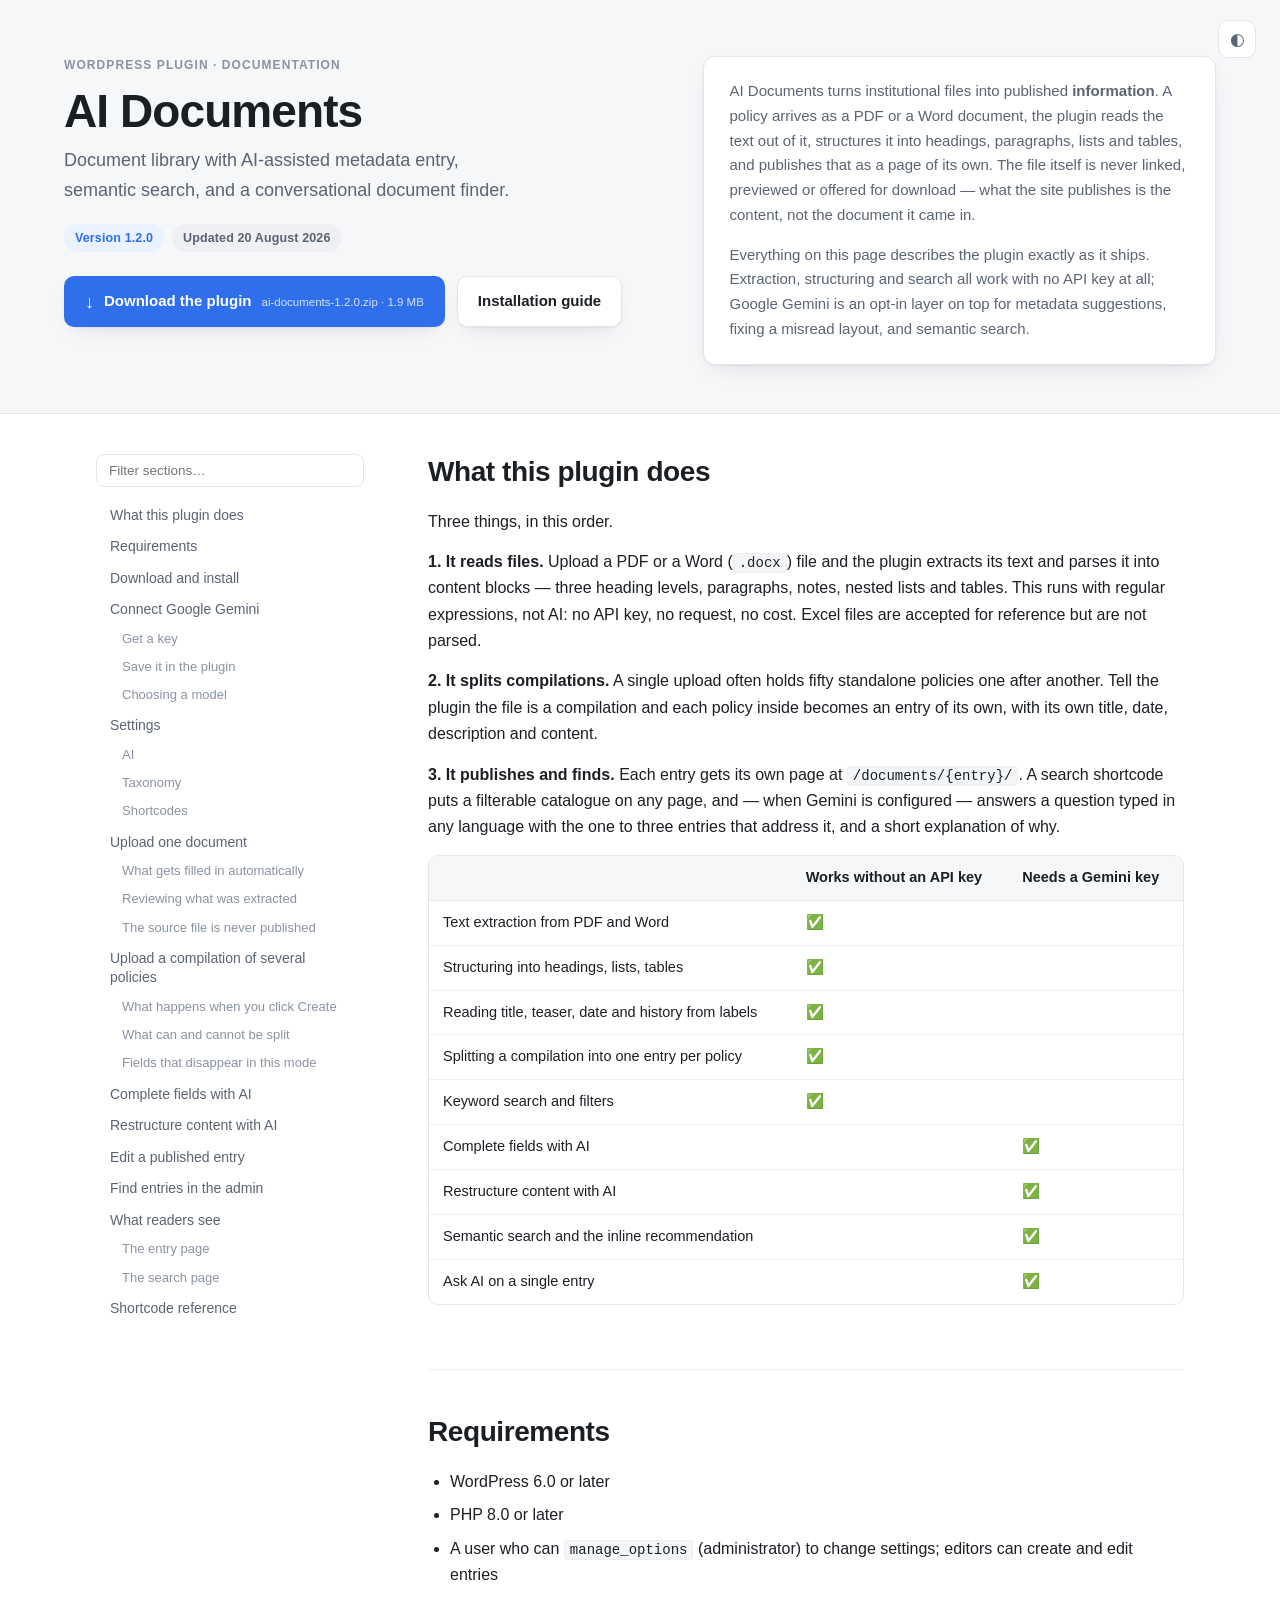
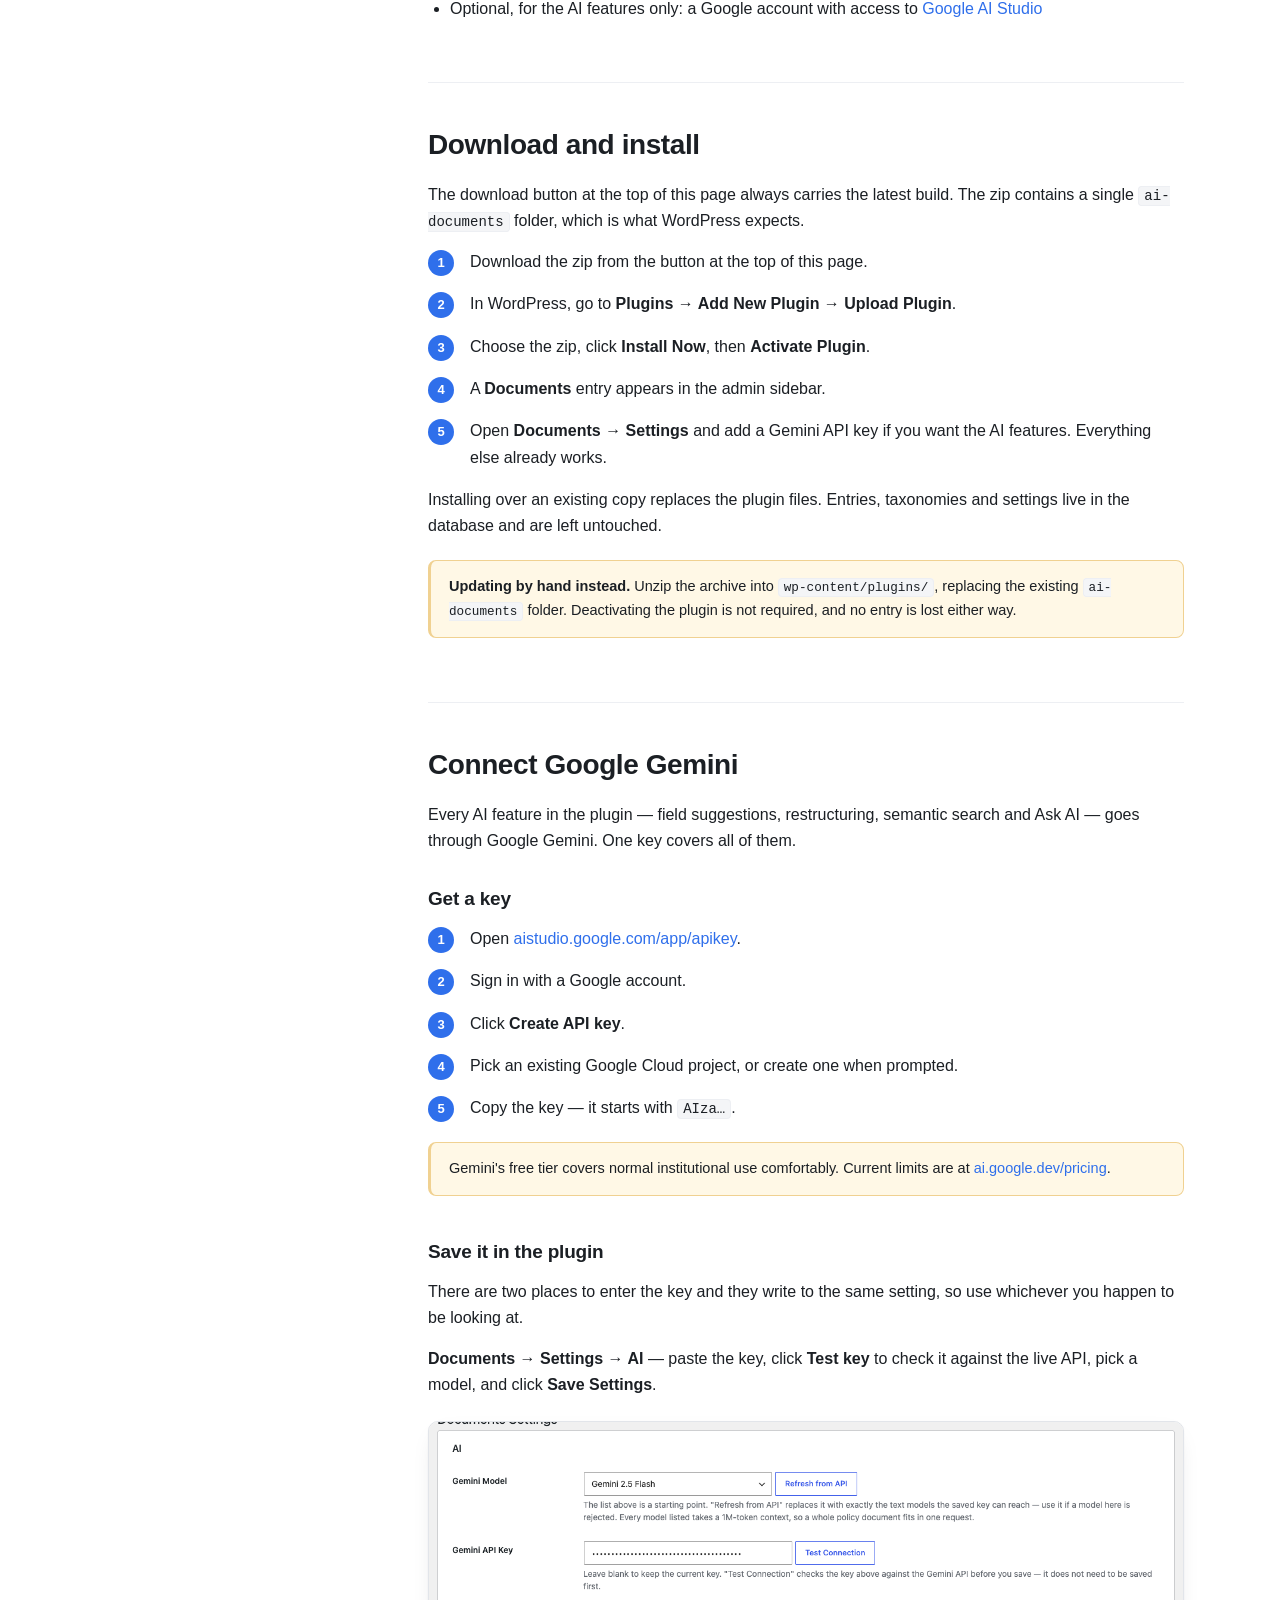
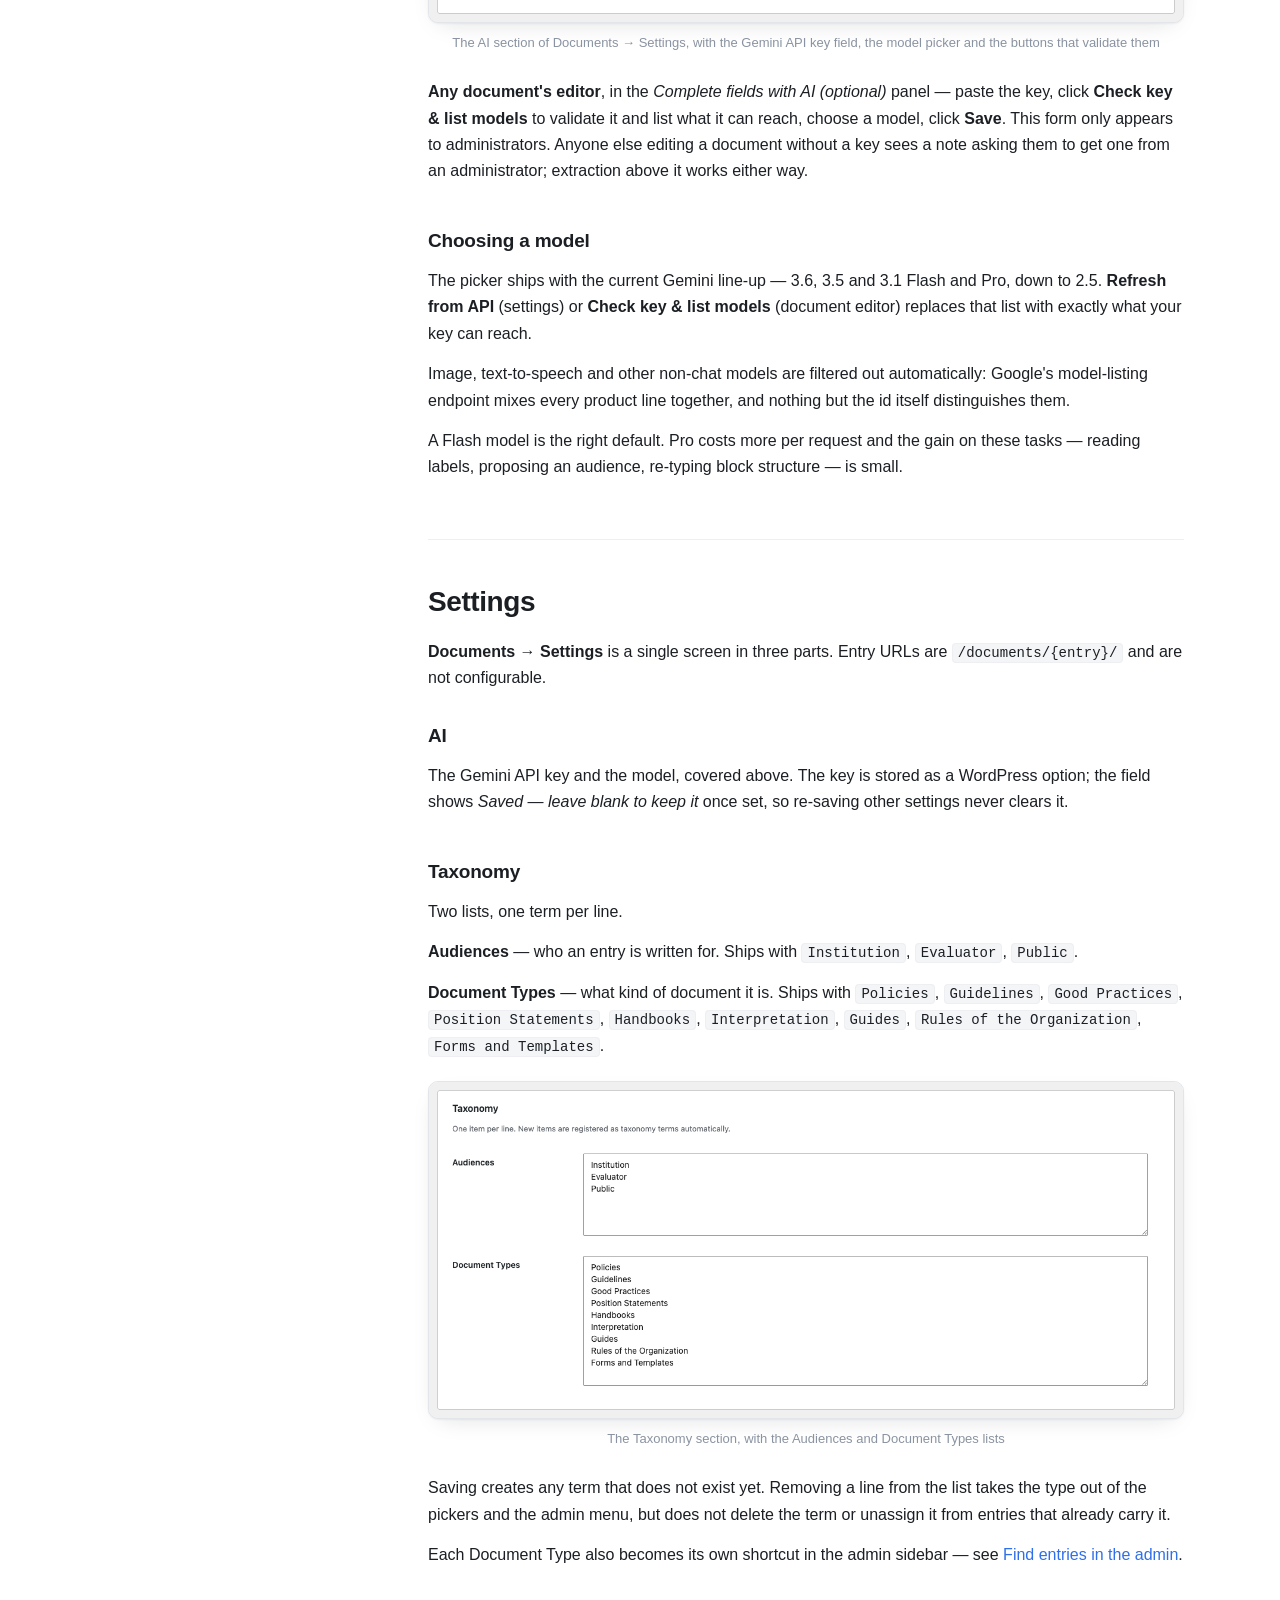
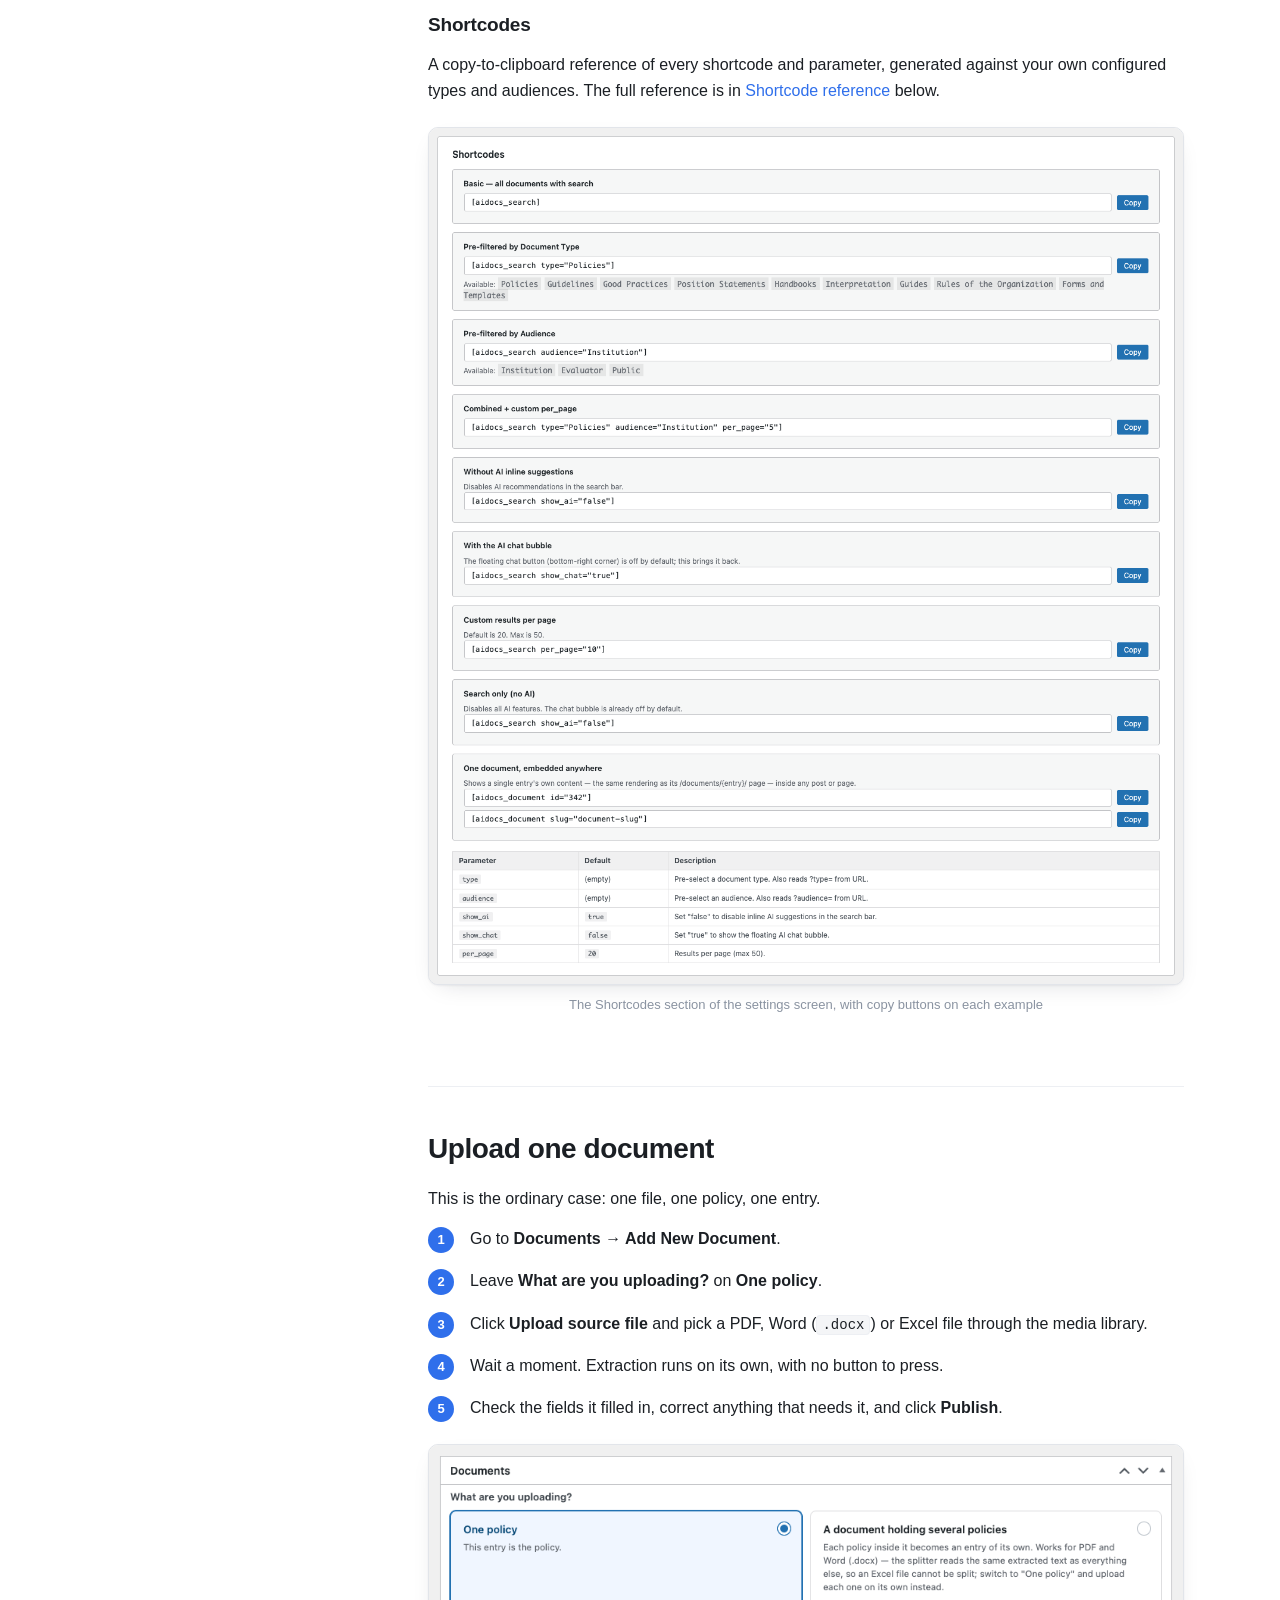
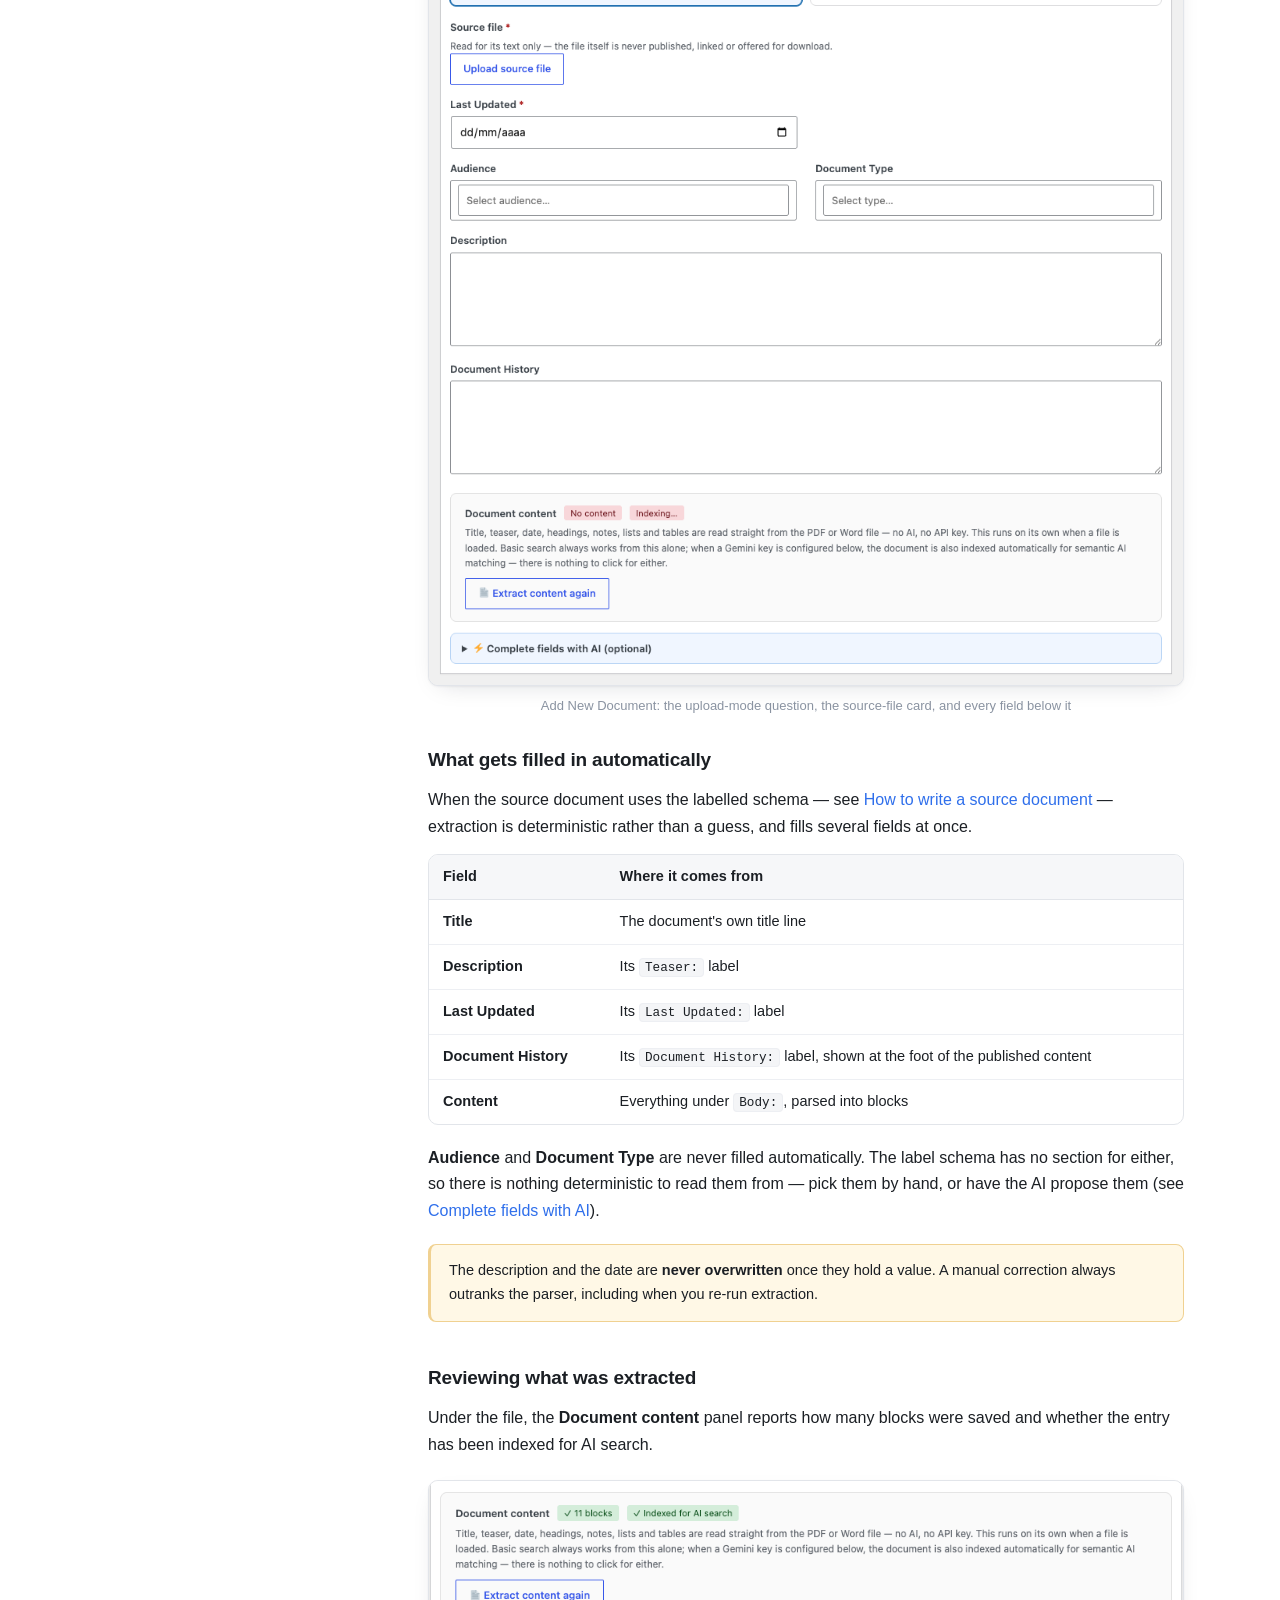
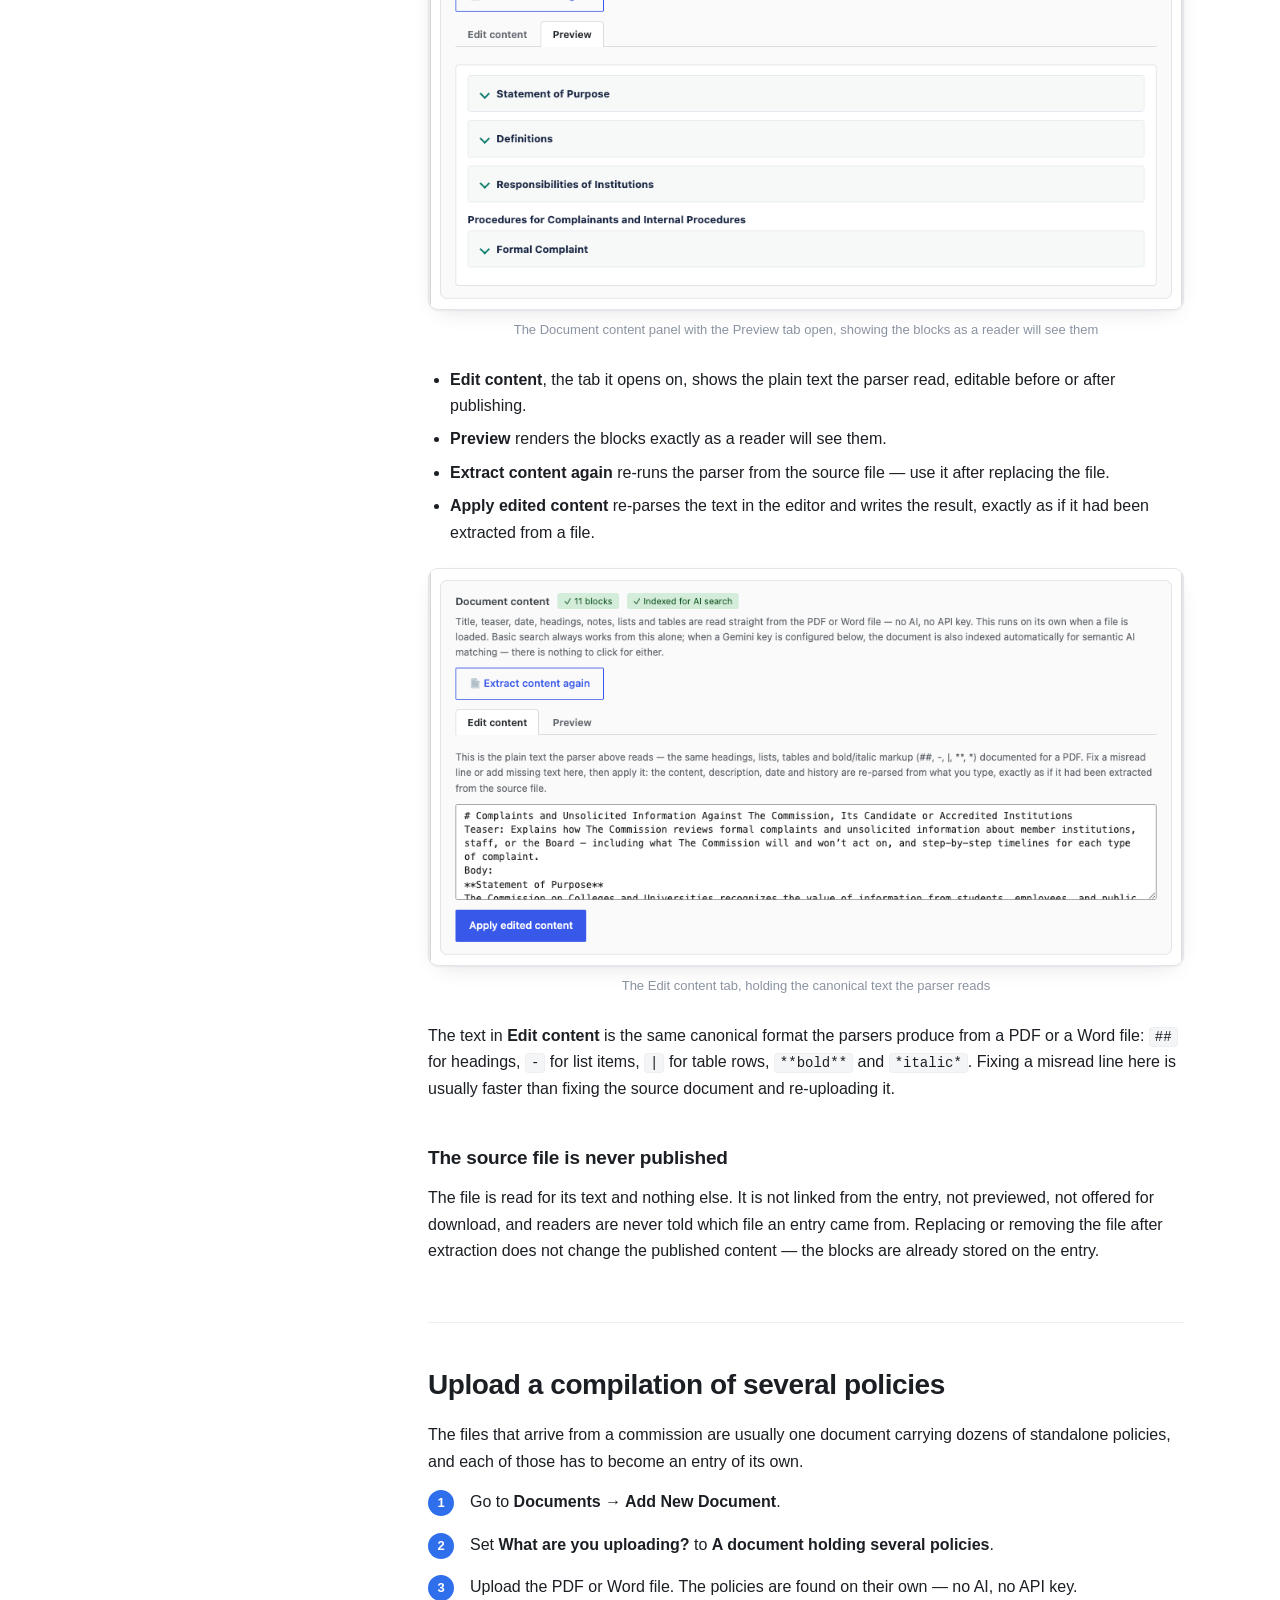
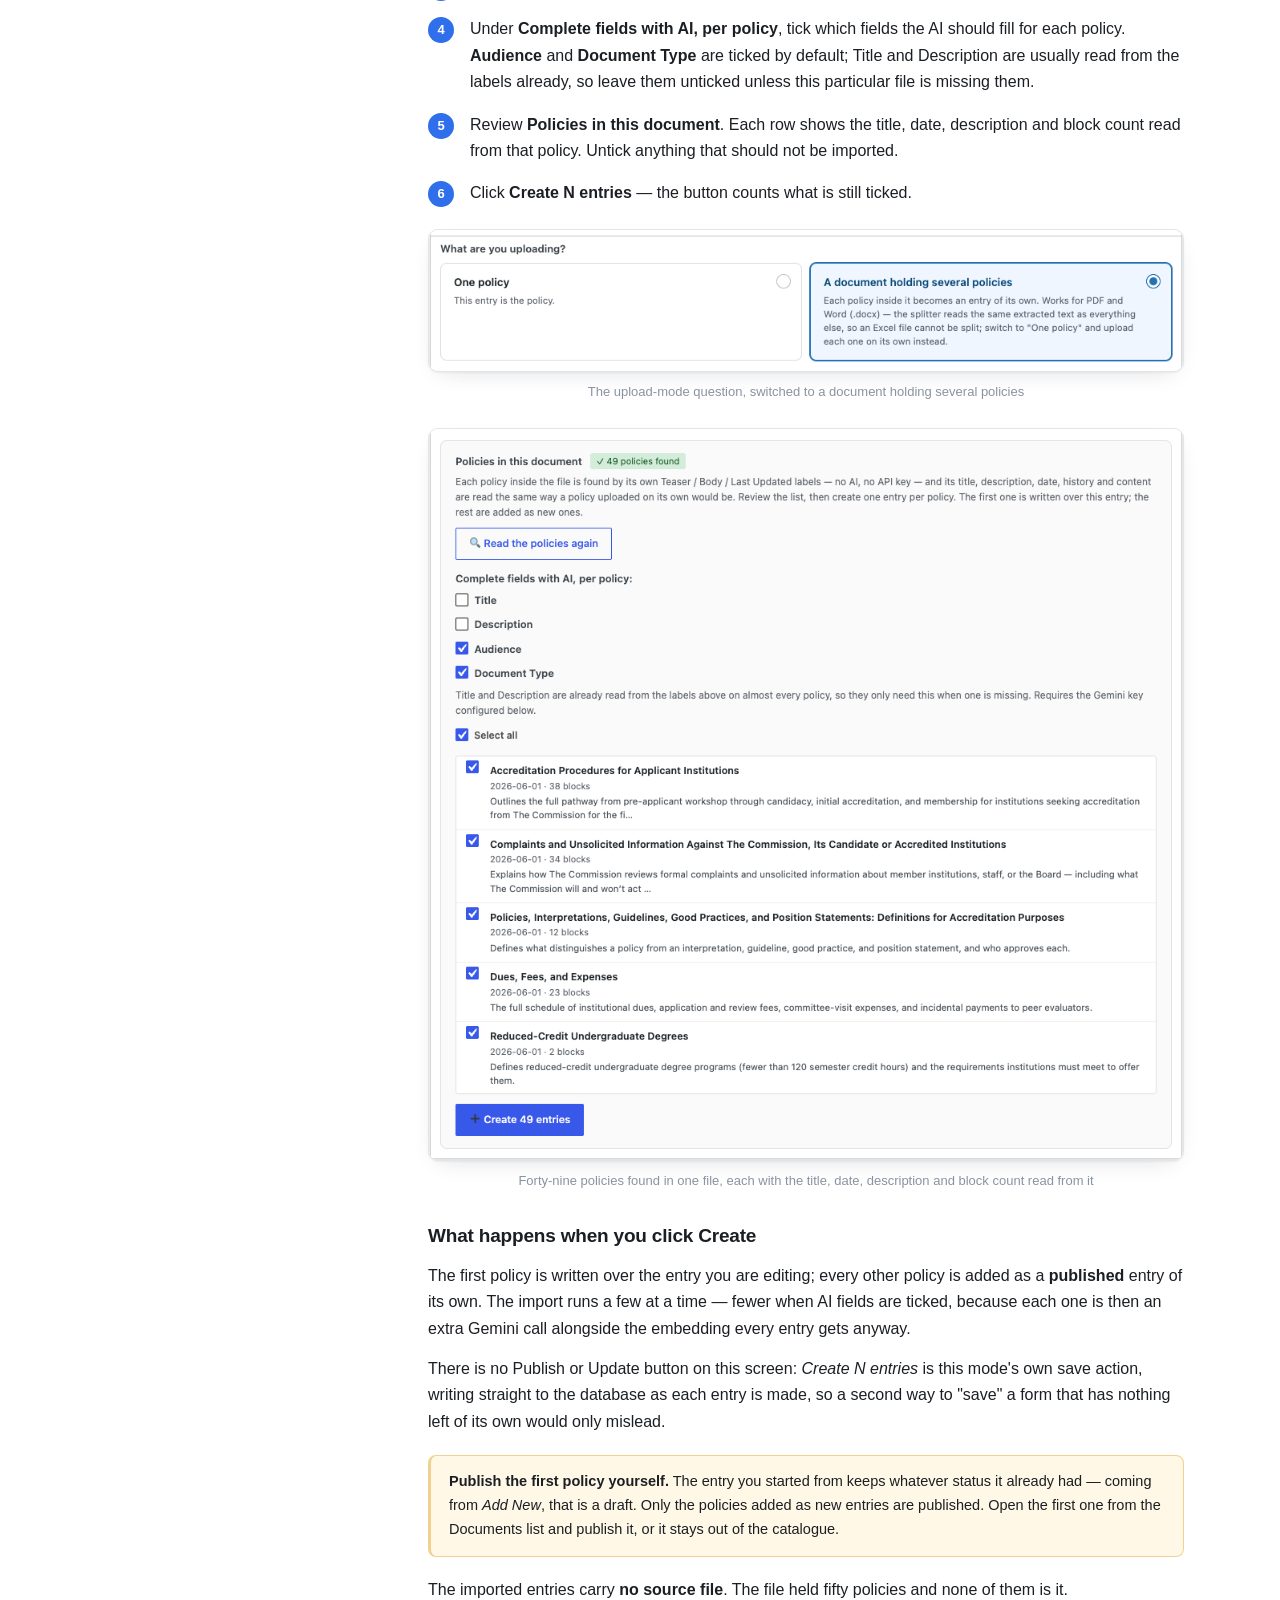
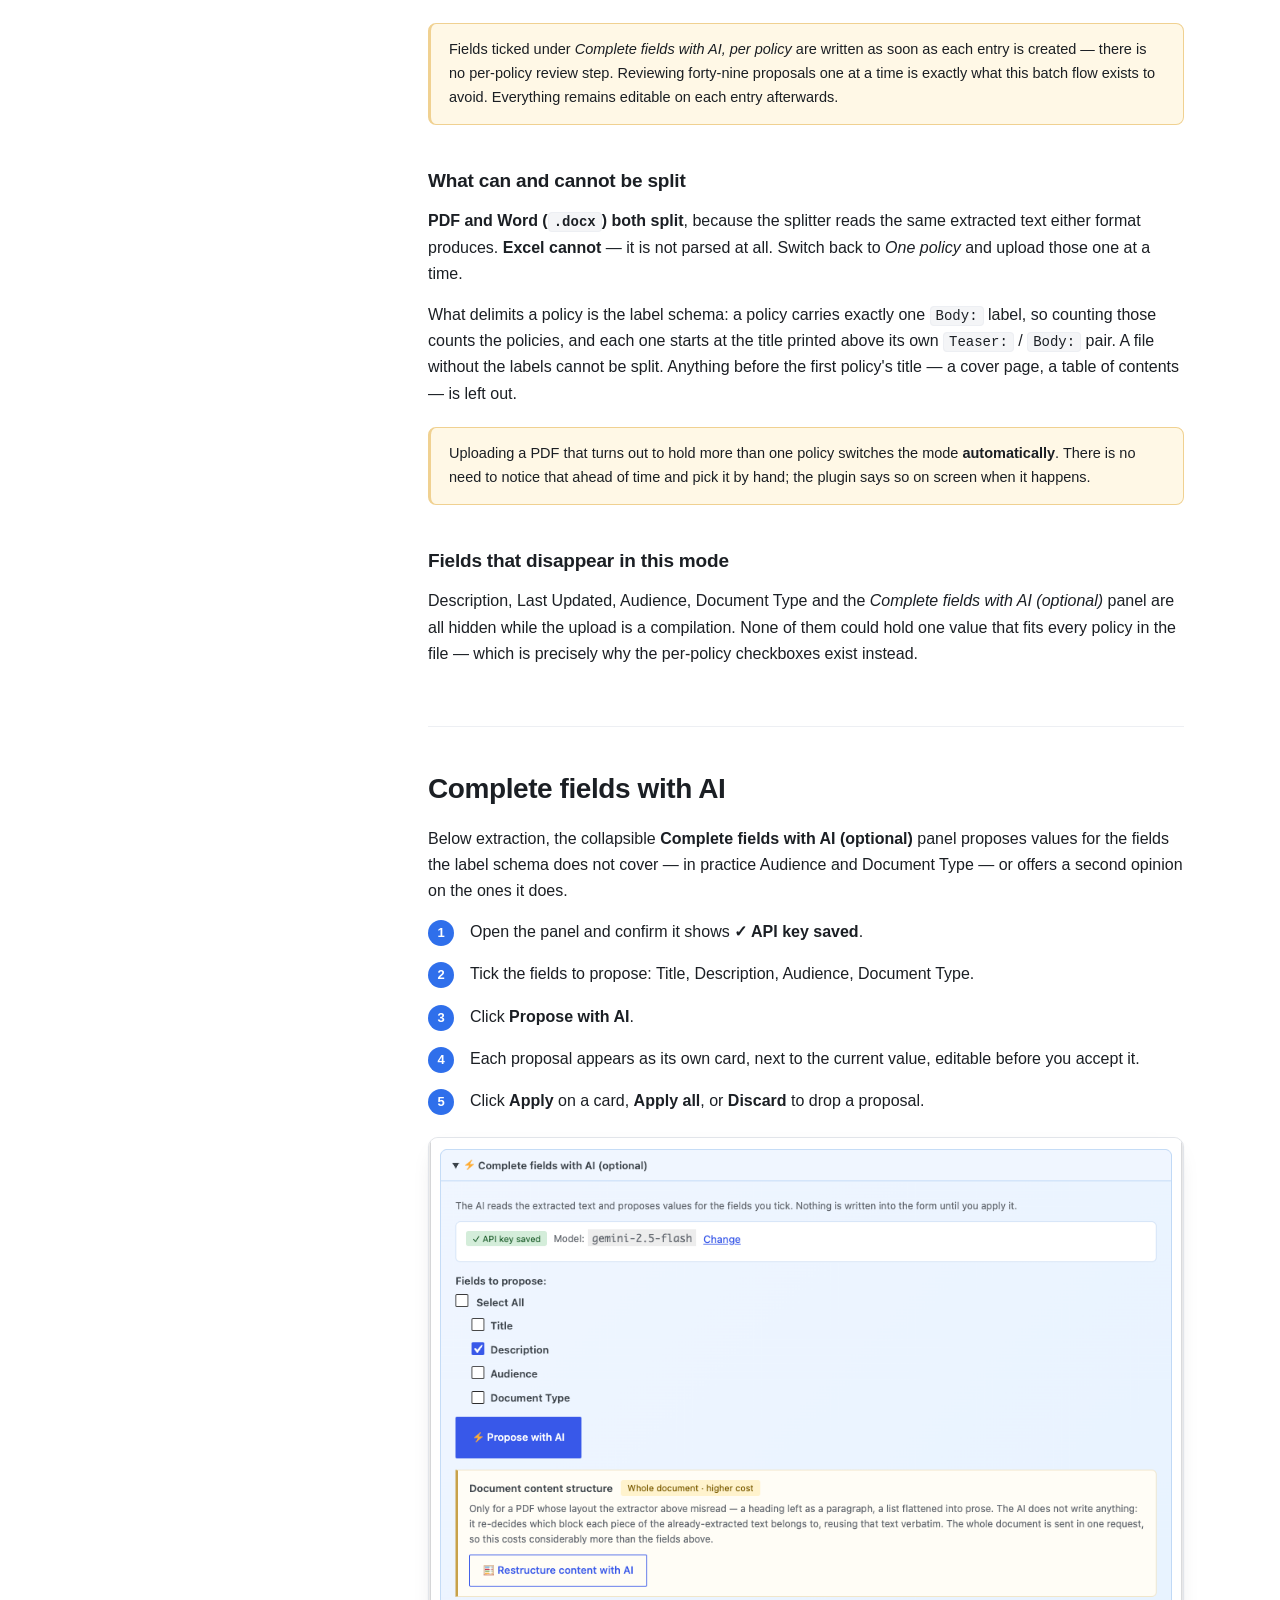
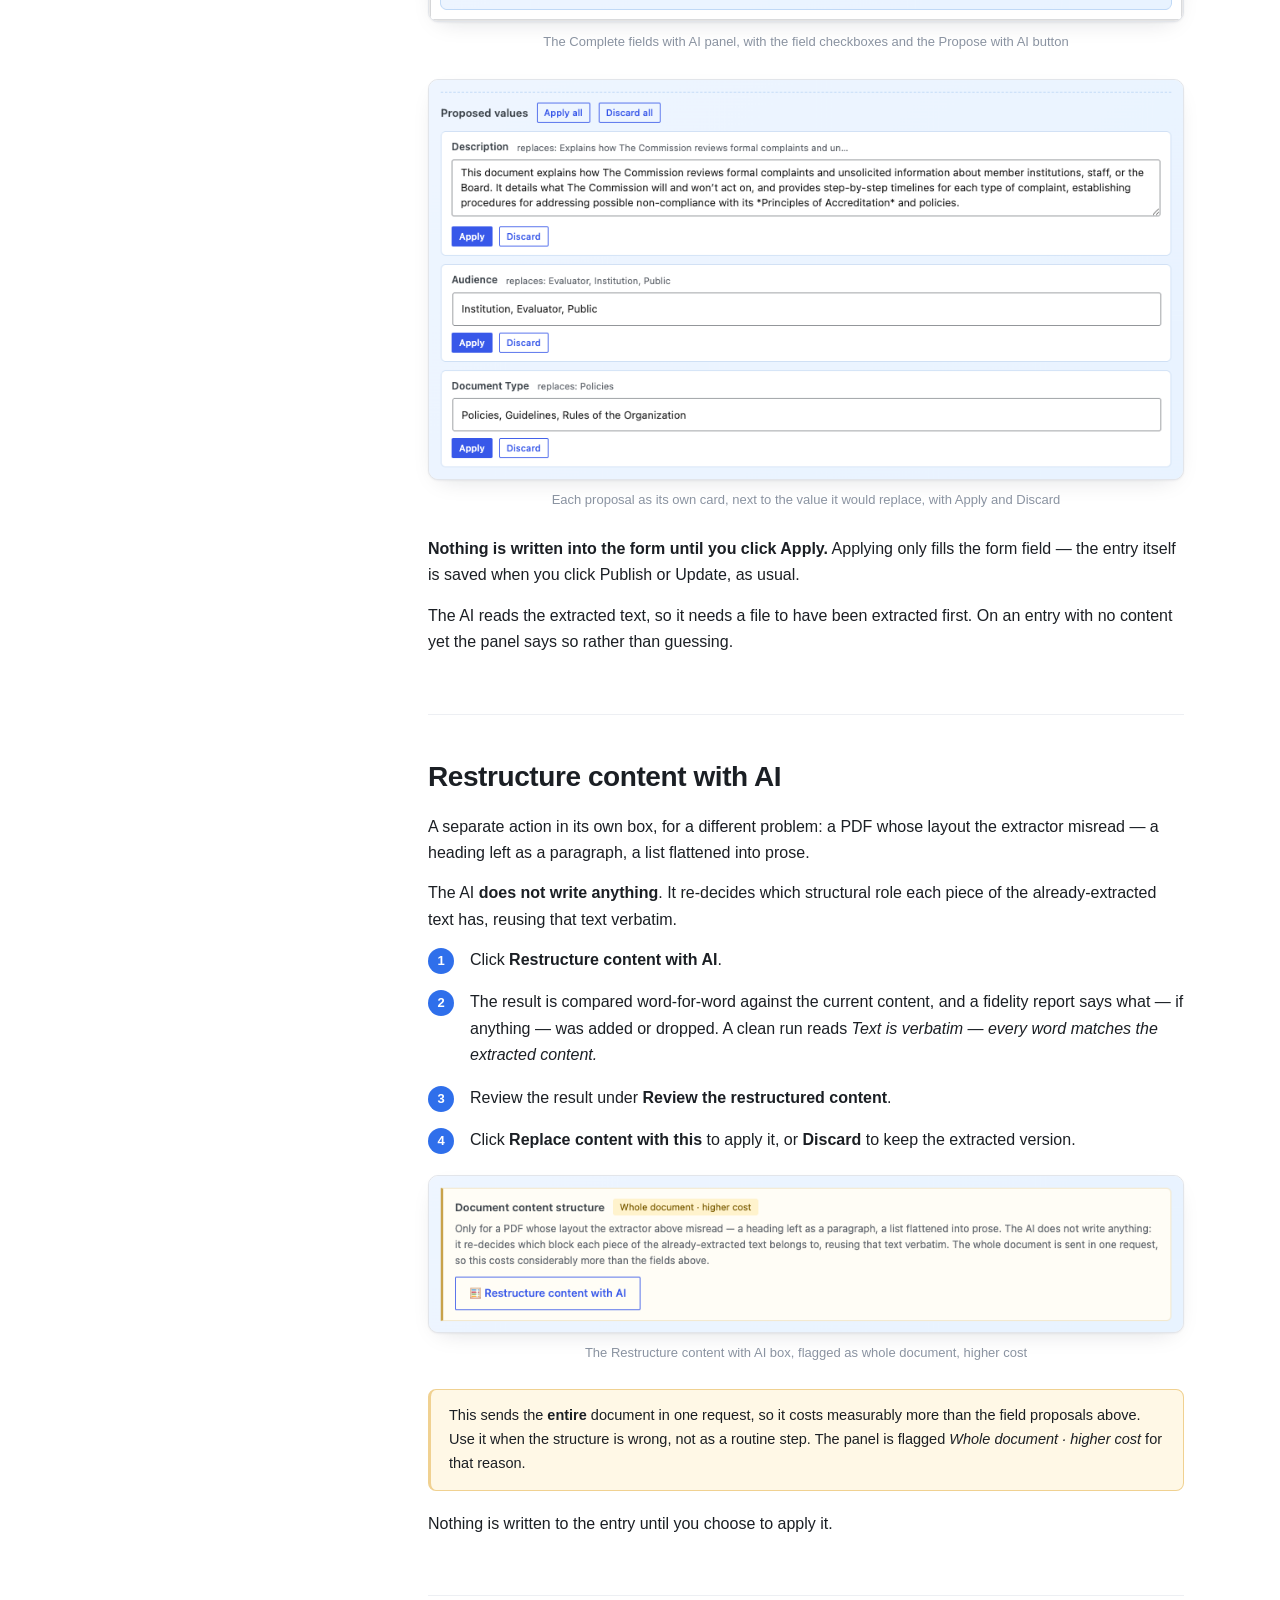
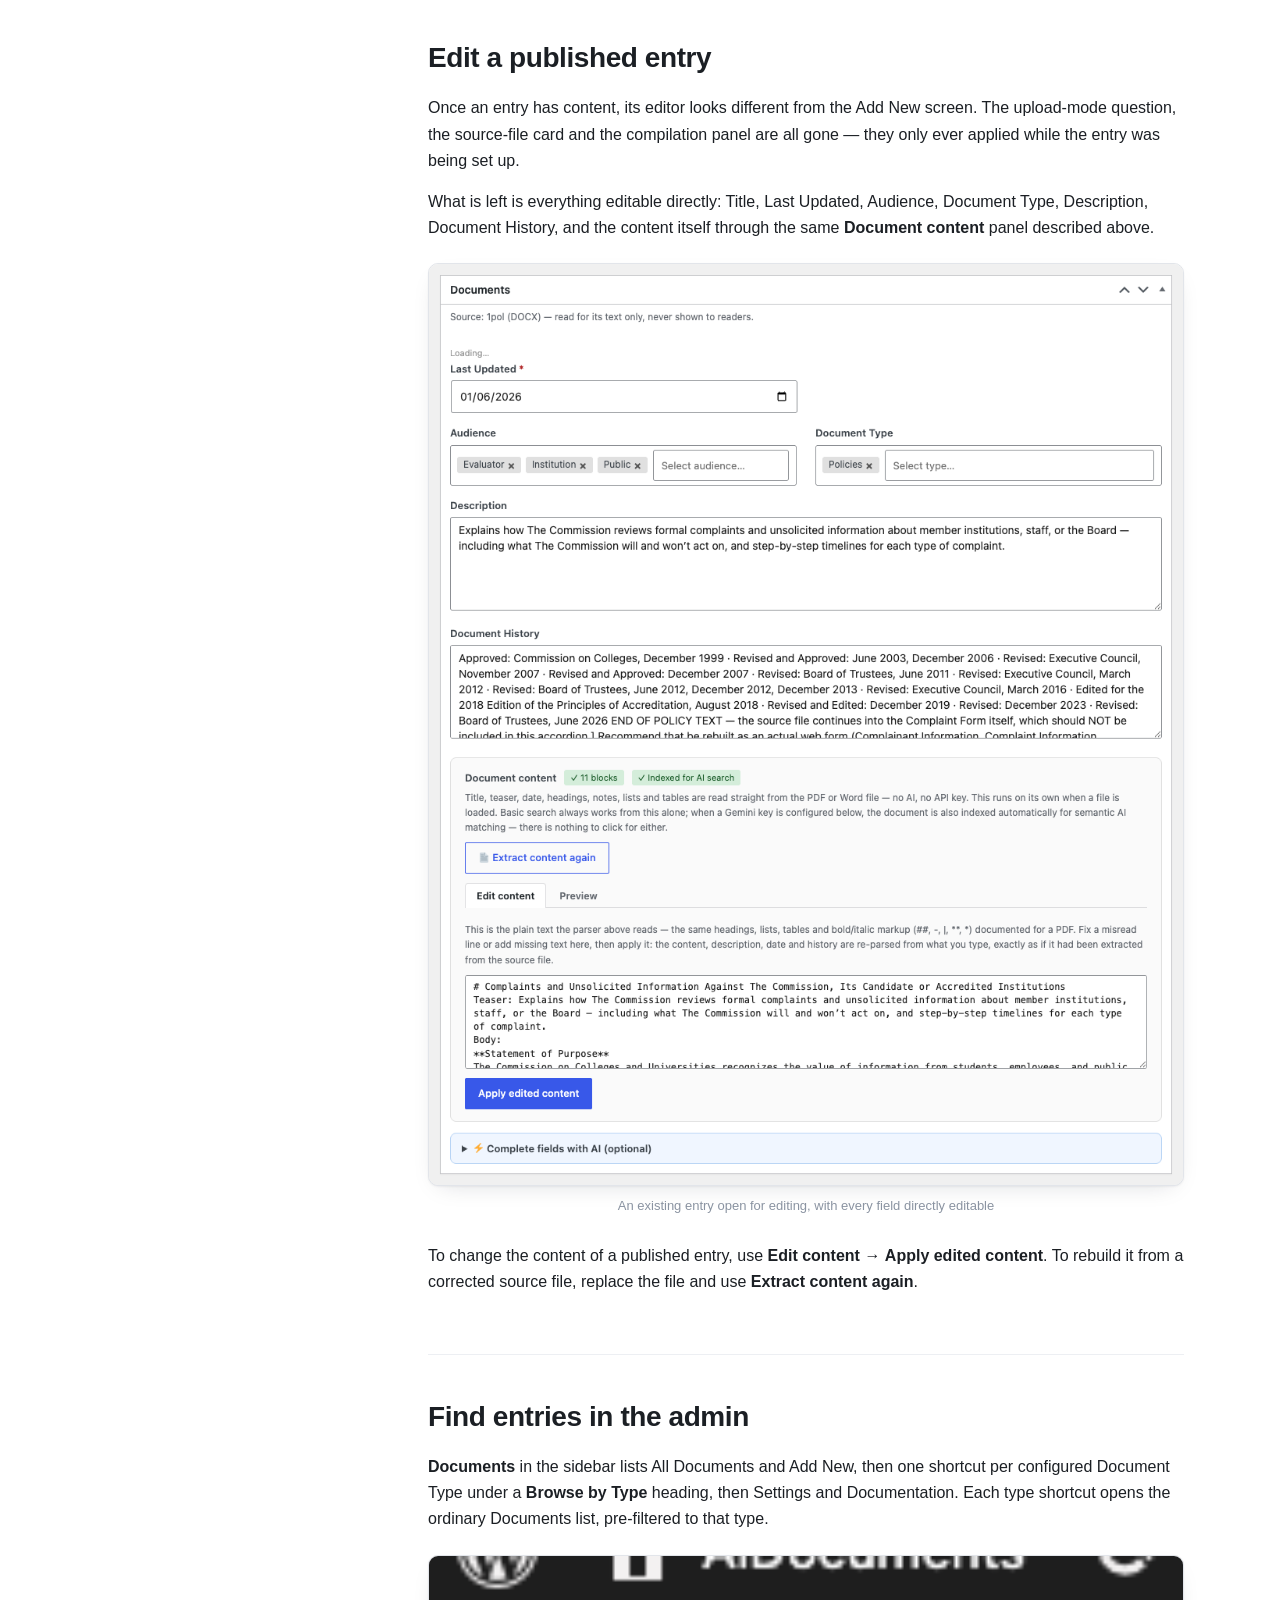
==== docs/index.html @ 57576601 "Add an in-admin Documentation page generated from docs/DOCUMENTATION.md tools/build-docs.php|sh rend" ====
<!DOCTYPE html>
<html lang="en">
<head>
<meta charset="utf-8">
<meta name="viewport" content="width=device-width, initial-scale=1">
<title>AI Documents — user manual — AI Documents 1.2.0</title>
<meta name="description" content="Document library with AI-assisted metadata entry, semantic search, and a conversational document finder.">
<meta name="generator" content="tools/build-docs.php">
<link rel="icon" href="data:image/svg+xml,<svg xmlns='http://www.w3.org/2000/svg' viewBox='0 0 32 32'><rect width='32' height='32' rx='7' fill='%232f6feb'/><path d='M9 8h9l5 5v11a2 2 0 0 1-2 2H9a2 2 0 0 1-2-2V10a2 2 0 0 1 2-2z' fill='white'/><path d='M18 8v5h5' fill='%23c7dbff'/></svg>">
<link rel="stylesheet" href="assets/docs.css">
</head>
<body>

<a class="aidoc-skip" href="#content">Skip to content</a>

<header class="aidoc-hero">
  <div class="aidoc-hero-inner">
    <div class="aidoc-hero-text">
      <p class="aidoc-eyebrow">WordPress plugin · Documentation</p>
      <h1>AI Documents</h1>
      <p class="aidoc-lede">Document library with AI-assisted metadata entry, semantic search, and a conversational document finder.</p>
      <p class="aidoc-meta">
        <span class="aidoc-chip">Version 1.2.0</span>
        <span class="aidoc-chip aidoc-chip-quiet">Updated 20 August 2026</span>
      </p>
      <div class="aidoc-hero-actions">
        <a class="aidoc-btn aidoc-btn-primary" href="downloads/ai-documents-1.2.0.zip" download><span class="aidoc-btn-icon">↓</span> Download the plugin<small>ai-documents-1.2.0.zip · 1.9 MB</small></a>
        <a class="aidoc-btn" href="#installation">Installation guide</a>
      </div>
    </div>
    <div class="aidoc-hero-intro"><p>AI Documents turns institutional files into published <strong>information</strong>. A policy arrives as a PDF or a Word document, the plugin reads the text out of it, structures it into headings, paragraphs, lists and tables, and publishes that as a page of its own. The file itself is never linked, previewed or offered for download — what the site publishes is the content, not the document it came in.</p>
<p>Everything on this page describes the plugin exactly as it ships. Extraction, structuring and search all work with no API key at all; Google Gemini is an opt-in layer on top for metadata suggestions, fixing a misread layout, and semantic search.</p>
</div>
  </div>
  <button class="aidoc-theme" type="button" aria-label="Toggle dark mode" title="Toggle dark mode">◐</button>
</header>

<div class="aidoc-layout">
  <aside class="aidoc-sidebar">
    <nav aria-label="Contents">
      <input class="aidoc-filter" type="search" placeholder="Filter sections…" aria-label="Filter sections">
      <ul class="aidoc-nav"><li><a href="#what-this-plugin-does">What this plugin does</a></li>
<li><a href="#requirements">Requirements</a></li>
<li><a href="#download-and-install">Download and install</a></li>
<li><a href="#connect-google-gemini">Connect Google Gemini</a><ul><li><a href="#get-a-key">Get a key</a></li><li><a href="#save-it-in-the-plugin">Save it in the plugin</a></li><li><a href="#choosing-a-model">Choosing a model</a></li></ul></li>
<li><a href="#settings">Settings</a><ul><li><a href="#ai">AI</a></li><li><a href="#taxonomy">Taxonomy</a></li><li><a href="#shortcodes">Shortcodes</a></li></ul></li>
<li><a href="#upload-one-document">Upload one document</a><ul><li><a href="#what-gets-filled-in-automatically">What gets filled in automatically</a></li><li><a href="#reviewing-what-was-extracted">Reviewing what was extracted</a></li><li><a href="#the-source-file-is-never-published">The source file is never published</a></li></ul></li>
<li><a href="#upload-a-compilation-of-several-policies">Upload a compilation of several policies</a><ul><li><a href="#what-happens-when-you-click-create">What happens when you click Create</a></li><li><a href="#what-can-and-cannot-be-split">What can and cannot be split</a></li><li><a href="#fields-that-disappear-in-this-mode">Fields that disappear in this mode</a></li></ul></li>
<li><a href="#complete-fields-with-ai">Complete fields with AI</a></li>
<li><a href="#restructure-content-with-ai">Restructure content with AI</a></li>
<li><a href="#edit-a-published-entry">Edit a published entry</a></li>
<li><a href="#find-entries-in-the-admin">Find entries in the admin</a></li>
<li><a href="#what-readers-see">What readers see</a><ul><li><a href="#the-entry-page">The entry page</a></li><li><a href="#the-search-page">The search page</a></li></ul></li>
<li><a href="#shortcode-reference">Shortcode reference</a><ul><li><a href="#aidocs-search-the-catalogue"><code>[aidocs_search]</code> — the catalogue</a></li><li><a href="#aidocs-document-one-entry-embedded"><code>[aidocs_document]</code> — one entry, embedded</a></li><li><a href="#using-them-in-the-block-editor">Using them in the block editor</a></li></ul></li>
<li><a href="#how-to-write-a-source-document">How to write a source document</a><ul><li><a href="#for-a-compilation">For a compilation</a></li><li><a href="#how-reliable-this-is">How reliable this is</a></li><li><a href="#without-the-labels">Without the labels</a></li></ul></li>
<li><a href="#troubleshooting">Troubleshooting</a></li>
<li><a href="#keeping-this-documentation-up-to-date">Keeping this documentation up to date</a></li>
</ul>
    </nav>
  </aside>

  <main class="aidoc-main" id="content"><section class="aidoc-section" id="what-this-plugin-does">
<h2>What this plugin does</h2>
<p>Three things, in this order.</p>
<p><strong>1. It reads files.</strong> Upload a PDF or a Word (<code>.docx</code>) file and the plugin extracts its text and parses it into content blocks — three heading levels, paragraphs, notes, nested lists and tables. This runs with regular expressions, not AI: no API key, no request, no cost. Excel files are accepted for reference but are not parsed.</p>
<p><strong>2. It splits compilations.</strong> A single upload often holds fifty standalone policies one after another. Tell the plugin the file is a compilation and each policy inside becomes an entry of its own, with its own title, date, description and content.</p>
<p><strong>3. It publishes and finds.</strong> Each entry gets its own page at <code>/documents/{entry}/</code>. A search shortcode puts a filterable catalogue on any page, and — when Gemini is configured — answers a question typed in any language with the one to three entries that address it, and a short explanation of why.</p>
<div class="aidoc-table-wrap"><table>
<thead><tr><th></th><th>Works without an API key</th><th>Needs a Gemini key</th></tr></thead>
<tbody>
<tr><td>Text extraction from PDF and Word</td><td>✅</td><td></td></tr>
<tr><td>Structuring into headings, lists, tables</td><td>✅</td><td></td></tr>
<tr><td>Reading title, teaser, date and history from labels</td><td>✅</td><td></td></tr>
<tr><td>Splitting a compilation into one entry per policy</td><td>✅</td><td></td></tr>
<tr><td>Keyword search and filters</td><td>✅</td><td></td></tr>
<tr><td>Complete fields with AI</td><td></td><td>✅</td></tr>
<tr><td>Restructure content with AI</td><td></td><td>✅</td></tr>
<tr><td>Semantic search and the inline recommendation</td><td></td><td>✅</td></tr>
<tr><td>Ask AI on a single entry</td><td></td><td>✅</td></tr>
</tbody></table></div>
</section>
<section class="aidoc-section" id="requirements">
<h2>Requirements</h2>
<ul>
<li>WordPress 6.0 or later</li>
<li>PHP 8.0 or later</li>
<li>A user who can <code>manage_options</code> (administrator) to change settings; editors can create and edit entries</li>
<li>Optional, for the AI features only: a Google account with access to <a href="https://aistudio.google.com/" target="_blank" rel="noopener">Google AI Studio</a></li>
</ul>
</section>
<section class="aidoc-section" id="download-and-install">
<h2>Download and install</h2>
<p>The download button at the top of this page always carries the latest build. The zip contains a single <code>ai-documents</code> folder, which is what WordPress expects.</p>
<ol class="aidoc-steps">
<li>Download the zip from the button at the top of this page.</li>
<li>In WordPress, go to <strong>Plugins → Add New Plugin → Upload Plugin</strong>.</li>
<li>Choose the zip, click <strong>Install Now</strong>, then <strong>Activate Plugin</strong>.</li>
<li>A <strong>Documents</strong> entry appears in the admin sidebar.</li>
<li>Open <strong>Documents → Settings</strong> and add a Gemini API key if you want the AI features. Everything else already works.</li>
</ol>
<p>Installing over an existing copy replaces the plugin files. Entries, taxonomies and settings live in the database and are left untouched.</p>
<blockquote class="aidoc-note"><p><strong>Updating by hand instead.</strong> Unzip the archive into <code>wp-content/plugins/</code>, replacing the existing <code>ai-documents</code> folder. Deactivating the plugin is not required, and no entry is lost either way.</p>
</blockquote>
</section>
<section class="aidoc-section" id="connect-google-gemini">
<h2>Connect Google Gemini</h2>
<p>Every AI feature in the plugin — field suggestions, restructuring, semantic search and Ask AI — goes through Google Gemini. One key covers all of them.</p>
<h3 id="get-a-key">Get a key</h3>
<ol class="aidoc-steps">
<li>Open <a href="https://aistudio.google.com/app/apikey" target="_blank" rel="noopener">aistudio.google.com/app/apikey</a>.</li>
<li>Sign in with a Google account.</li>
<li>Click <strong>Create API key</strong>.</li>
<li>Pick an existing Google Cloud project, or create one when prompted.</li>
<li>Copy the key — it starts with <code>AIza…</code>.</li>
</ol>
<blockquote class="aidoc-note"><p>Gemini&#039;s free tier covers normal institutional use comfortably. Current limits are at <a href="https://ai.google.dev/pricing" target="_blank" rel="noopener">ai.google.dev/pricing</a>.</p>
</blockquote>
<h3 id="save-it-in-the-plugin">Save it in the plugin</h3>
<p>There are two places to enter the key and they write to the same setting, so use whichever you happen to be looking at.</p>
<p><strong>Documents → Settings → AI</strong> — paste the key, click <strong>Test key</strong> to check it against the live API, pick a model, and click <strong>Save Settings</strong>.</p>
<figure class="aidoc-shot"><img src="assets/screenshots/settings-ai.png" alt="The AI section of Documents → Settings, with the Gemini API key field, the model picker and the buttons that validate them" loading="lazy"><figcaption>The AI section of Documents → Settings, with the Gemini API key field, the model picker and the buttons that validate them</figcaption></figure>
<p><strong>Any document&#039;s editor</strong>, in the <em>Complete fields with AI (optional)</em> panel — paste the key, click <strong>Check key &amp; list models</strong> to validate it and list what it can reach, choose a model, click <strong>Save</strong>. This form only appears to administrators. Anyone else editing a document without a key sees a note asking them to get one from an administrator; extraction above it works either way.</p>
<h3 id="choosing-a-model">Choosing a model</h3>
<p>The picker ships with the current Gemini line-up — 3.6, 3.5 and 3.1 Flash and Pro, down to 2.5. <strong>Refresh from API</strong> (settings) or <strong>Check key &amp; list models</strong> (document editor) replaces that list with exactly what your key can reach.</p>
<p>Image, text-to-speech and other non-chat models are filtered out automatically: Google&#039;s model-listing endpoint mixes every product line together, and nothing but the id itself distinguishes them.</p>
<p>A Flash model is the right default. Pro costs more per request and the gain on these tasks — reading labels, proposing an audience, re-typing block structure — is small.</p>
</section>
<section class="aidoc-section" id="settings">
<h2>Settings</h2>
<p><strong>Documents → Settings</strong> is a single screen in three parts. Entry URLs are <code>/documents/{entry}/</code> and are not configurable.</p>
<h3 id="ai">AI</h3>
<p>The Gemini API key and the model, covered above. The key is stored as a WordPress option; the field shows <em>Saved — leave blank to keep it</em> once set, so re-saving other settings never clears it.</p>
<h3 id="taxonomy">Taxonomy</h3>
<p>Two lists, one term per line.</p>
<p><strong>Audiences</strong> — who an entry is written for. Ships with <code>Institution</code>, <code>Evaluator</code>, <code>Public</code>.</p>
<p><strong>Document Types</strong> — what kind of document it is. Ships with <code>Policies</code>, <code>Guidelines</code>, <code>Good Practices</code>, <code>Position Statements</code>, <code>Handbooks</code>, <code>Interpretation</code>, <code>Guides</code>, <code>Rules of the Organization</code>, <code>Forms and Templates</code>.</p>
<figure class="aidoc-shot"><img src="assets/screenshots/settings-taxonomy.png" alt="The Taxonomy section, with the Audiences and Document Types lists" loading="lazy"><figcaption>The Taxonomy section, with the Audiences and Document Types lists</figcaption></figure>
<p>Saving creates any term that does not exist yet. Removing a line from the list takes the type out of the pickers and the admin menu, but does not delete the term or unassign it from entries that already carry it.</p>
<p>Each Document Type also becomes its own shortcut in the admin sidebar — see <a href="#find-entries-in-the-admin">Find entries in the admin</a>.</p>
<h3 id="shortcodes">Shortcodes</h3>
<p>A copy-to-clipboard reference of every shortcode and parameter, generated against your own configured types and audiences. The full reference is in <a href="#shortcode-reference">Shortcode reference</a> below.</p>
<figure class="aidoc-shot"><img src="assets/screenshots/settings-shortcodes.png" alt="The Shortcodes section of the settings screen, with copy buttons on each example" loading="lazy"><figcaption>The Shortcodes section of the settings screen, with copy buttons on each example</figcaption></figure>
</section>
<section class="aidoc-section" id="upload-one-document">
<h2>Upload one document</h2>
<p>This is the ordinary case: one file, one policy, one entry.</p>
<ol class="aidoc-steps">
<li>Go to <strong>Documents → Add New Document</strong>.</li>
<li>Leave <strong>What are you uploading?</strong> on <strong>One policy</strong>.</li>
<li>Click <strong>Upload source file</strong> and pick a PDF, Word (<code>.docx</code>) or Excel file through the media library.</li>
<li>Wait a moment. Extraction runs on its own, with no button to press.</li>
<li>Check the fields it filled in, correct anything that needs it, and click <strong>Publish</strong>.</li>
</ol>
<figure class="aidoc-shot"><img src="assets/screenshots/add-new.png" alt="Add New Document: the upload-mode question, the source-file card, and every field below it" loading="lazy"><figcaption>Add New Document: the upload-mode question, the source-file card, and every field below it</figcaption></figure>
<h3 id="what-gets-filled-in-automatically">What gets filled in automatically</h3>
<p>When the source document uses the labelled schema — see <a href="#how-to-write-a-source-document">How to write a source document</a> — extraction is deterministic rather than a guess, and fills several fields at once.</p>
<div class="aidoc-table-wrap"><table>
<thead><tr><th>Field</th><th>Where it comes from</th></tr></thead>
<tbody>
<tr><td><strong>Title</strong></td><td>The document&#039;s own title line</td></tr>
<tr><td><strong>Description</strong></td><td>Its <code>Teaser:</code> label</td></tr>
<tr><td><strong>Last Updated</strong></td><td>Its <code>Last Updated:</code> label</td></tr>
<tr><td><strong>Document History</strong></td><td>Its <code>Document History:</code> label, shown at the foot of the published content</td></tr>
<tr><td><strong>Content</strong></td><td>Everything under <code>Body:</code>, parsed into blocks</td></tr>
</tbody></table></div>
<p><strong>Audience</strong> and <strong>Document Type</strong> are never filled automatically. The label schema has no section for either, so there is nothing deterministic to read them from — pick them by hand, or have the AI propose them (see <a href="#complete-fields-with-ai">Complete fields with AI</a>).</p>
<blockquote class="aidoc-note"><p>The description and the date are <strong>never overwritten</strong> once they hold a value. A manual correction always outranks the parser, including when you re-run extraction.</p>
</blockquote>
<h3 id="reviewing-what-was-extracted">Reviewing what was extracted</h3>
<p>Under the file, the <strong>Document content</strong> panel reports how many blocks were saved and whether the entry has been indexed for AI search.</p>
<figure class="aidoc-shot"><img src="assets/screenshots/extracted-content.png" alt="The Document content panel with the Preview tab open, showing the blocks as a reader will see them" loading="lazy"><figcaption>The Document content panel with the Preview tab open, showing the blocks as a reader will see them</figcaption></figure>
<ul>
<li><strong>Edit content</strong>, the tab it opens on, shows the plain text the parser read, editable before or after publishing.</li>
<li><strong>Preview</strong> renders the blocks exactly as a reader will see them.</li>
<li><strong>Extract content again</strong> re-runs the parser from the source file — use it after replacing the file.</li>
<li><strong>Apply edited content</strong> re-parses the text in the editor and writes the result, exactly as if it had been extracted from a file.</li>
</ul>
<figure class="aidoc-shot"><img src="assets/screenshots/edit-extracted-content.png" alt="The Edit content tab, holding the canonical text the parser reads" loading="lazy"><figcaption>The Edit content tab, holding the canonical text the parser reads</figcaption></figure>
<p>The text in <strong>Edit content</strong> is the same canonical format the parsers produce from a PDF or a Word file: <code>##</code> for headings, <code>-</code> for list items, <code>|</code> for table rows, <code>**bold**</code> and <code>*italic*</code>. Fixing a misread line here is usually faster than fixing the source document and re-uploading it.</p>
<h3 id="the-source-file-is-never-published">The source file is never published</h3>
<p>The file is read for its text and nothing else. It is not linked from the entry, not previewed, not offered for download, and readers are never told which file an entry came from. Replacing or removing the file after extraction does not change the published content — the blocks are already stored on the entry.</p>
</section>
<section class="aidoc-section" id="upload-a-compilation-of-several-policies">
<h2>Upload a compilation of several policies</h2>
<p>The files that arrive from a commission are usually one document carrying dozens of standalone policies, and each of those has to become an entry of its own.</p>
<ol class="aidoc-steps">
<li>Go to <strong>Documents → Add New Document</strong>.</li>
<li>Set <strong>What are you uploading?</strong> to <strong>A document holding several policies</strong>.</li>
<li>Upload the PDF or Word file. The policies are found on their own — no AI, no API key.</li>
<li>Under <strong>Complete fields with AI, per policy</strong>, tick which fields the AI should fill for each policy. <strong>Audience</strong> and <strong>Document Type</strong> are ticked by default; Title and Description are usually read from the labels already, so leave them unticked unless this particular file is missing them.</li>
<li>Review <strong>Policies in this document</strong>. Each row shows the title, date, description and block count read from that policy. Untick anything that should not be imported.</li>
<li>Click <strong>Create N entries</strong> — the button counts what is still ticked.</li>
</ol>
<figure class="aidoc-shot"><img src="assets/screenshots/compilation-mode.png" alt="The upload-mode question, switched to a document holding several policies" loading="lazy"><figcaption>The upload-mode question, switched to a document holding several policies</figcaption></figure>
<figure class="aidoc-shot"><img src="assets/screenshots/compilation-policies.png" alt="Forty-nine policies found in one file, each with the title, date, description and block count read from it" loading="lazy"><figcaption>Forty-nine policies found in one file, each with the title, date, description and block count read from it</figcaption></figure>
<h3 id="what-happens-when-you-click-create">What happens when you click Create</h3>
<p>The first policy is written over the entry you are editing; every other policy is added as a <strong>published</strong> entry of its own. The import runs a few at a time — fewer when AI fields are ticked, because each one is then an extra Gemini call alongside the embedding every entry gets anyway.</p>
<p>There is no Publish or Update button on this screen: <em>Create N entries</em> is this mode&#039;s own save action, writing straight to the database as each entry is made, so a second way to &quot;save&quot; a form that has nothing left of its own would only mislead.</p>
<blockquote class="aidoc-note"><p><strong>Publish the first policy yourself.</strong> The entry you started from keeps whatever status it already had — coming from <em>Add New</em>, that is a draft. Only the policies added as new entries are published. Open the first one from the Documents list and publish it, or it stays out of the catalogue.</p>
</blockquote>
<p>The imported entries carry <strong>no source file</strong>. The file held fifty policies and none of them is it.</p>
<blockquote class="aidoc-note"><p>Fields ticked under <em>Complete fields with AI, per policy</em> are written as soon as each entry is created — there is no per-policy review step. Reviewing forty-nine proposals one at a time is exactly what this batch flow exists to avoid. Everything remains editable on each entry afterwards.</p>
</blockquote>
<h3 id="what-can-and-cannot-be-split">What can and cannot be split</h3>
<p><strong>PDF and Word (<code>.docx</code>) both split</strong>, because the splitter reads the same extracted text either format produces. <strong>Excel cannot</strong> — it is not parsed at all. Switch back to <em>One policy</em> and upload those one at a time.</p>
<p>What delimits a policy is the label schema: a policy carries exactly one <code>Body:</code> label, so counting those counts the policies, and each one starts at the title printed above its own <code>Teaser:</code> / <code>Body:</code> pair. A file without the labels cannot be split. Anything before the first policy&#039;s title — a cover page, a table of contents — is left out.</p>
<blockquote class="aidoc-note"><p>Uploading a PDF that turns out to hold more than one policy switches the mode <strong>automatically</strong>. There is no need to notice that ahead of time and pick it by hand; the plugin says so on screen when it happens.</p>
</blockquote>
<h3 id="fields-that-disappear-in-this-mode">Fields that disappear in this mode</h3>
<p>Description, Last Updated, Audience, Document Type and the <em>Complete fields with AI (optional)</em> panel are all hidden while the upload is a compilation. None of them could hold one value that fits every policy in the file — which is precisely why the per-policy checkboxes exist instead.</p>
</section>
<section class="aidoc-section" id="complete-fields-with-ai">
<h2>Complete fields with AI</h2>
<p>Below extraction, the collapsible <strong>Complete fields with AI (optional)</strong> panel proposes values for the fields the label schema does not cover — in practice Audience and Document Type — or offers a second opinion on the ones it does.</p>
<ol class="aidoc-steps">
<li>Open the panel and confirm it shows <strong>✓ API key saved</strong>.</li>
<li>Tick the fields to propose: Title, Description, Audience, Document Type.</li>
<li>Click <strong>Propose with AI</strong>.</li>
<li>Each proposal appears as its own card, next to the current value, editable before you accept it.</li>
<li>Click <strong>Apply</strong> on a card, <strong>Apply all</strong>, or <strong>Discard</strong> to drop a proposal.</li>
</ol>
<figure class="aidoc-shot"><img src="assets/screenshots/ai-fields-panel.png" alt="The Complete fields with AI panel, with the field checkboxes and the Propose with AI button" loading="lazy"><figcaption>The Complete fields with AI panel, with the field checkboxes and the Propose with AI button</figcaption></figure>
<figure class="aidoc-shot"><img src="assets/screenshots/ai-proposals.png" alt="Each proposal as its own card, next to the value it would replace, with Apply and Discard" loading="lazy"><figcaption>Each proposal as its own card, next to the value it would replace, with Apply and Discard</figcaption></figure>
<p><strong>Nothing is written into the form until you click Apply.</strong> Applying only fills the form field — the entry itself is saved when you click Publish or Update, as usual.</p>
<p>The AI reads the extracted text, so it needs a file to have been extracted first. On an entry with no content yet the panel says so rather than guessing.</p>
</section>
<section class="aidoc-section" id="restructure-content-with-ai">
<h2>Restructure content with AI</h2>
<p>A separate action in its own box, for a different problem: a PDF whose layout the extractor misread — a heading left as a paragraph, a list flattened into prose.</p>
<p>The AI <strong>does not write anything</strong>. It re-decides which structural role each piece of the already-extracted text has, reusing that text verbatim.</p>
<ol class="aidoc-steps">
<li>Click <strong>Restructure content with AI</strong>.</li>
<li>The result is compared word-for-word against the current content, and a fidelity report says what — if anything — was added or dropped. A clean run reads <em>Text is verbatim — every word matches the extracted content.</em></li>
<li>Review the result under <strong>Review the restructured content</strong>.</li>
<li>Click <strong>Replace content with this</strong> to apply it, or <strong>Discard</strong> to keep the extracted version.</li>
</ol>
<figure class="aidoc-shot"><img src="assets/screenshots/ai-restructure.png" alt="The Restructure content with AI box, flagged as whole document, higher cost" loading="lazy"><figcaption>The Restructure content with AI box, flagged as whole document, higher cost</figcaption></figure>
<blockquote class="aidoc-note"><p>This sends the <strong>entire</strong> document in one request, so it costs measurably more than the field proposals above. Use it when the structure is wrong, not as a routine step. The panel is flagged <em>Whole document · higher cost</em> for that reason.</p>
</blockquote>
<p>Nothing is written to the entry until you choose to apply it.</p>
</section>
<section class="aidoc-section" id="edit-a-published-entry">
<h2>Edit a published entry</h2>
<p>Once an entry has content, its editor looks different from the Add New screen. The upload-mode question, the source-file card and the compilation panel are all gone — they only ever applied while the entry was being set up.</p>
<p>What is left is everything editable directly: Title, Last Updated, Audience, Document Type, Description, Document History, and the content itself through the same <strong>Document content</strong> panel described above.</p>
<figure class="aidoc-shot"><img src="assets/screenshots/edit-existing.png" alt="An existing entry open for editing, with every field directly editable" loading="lazy"><figcaption>An existing entry open for editing, with every field directly editable</figcaption></figure>
<p>To change the content of a published entry, use <strong>Edit content</strong> → <strong>Apply edited content</strong>. To rebuild it from a corrected source file, replace the file and use <strong>Extract content again</strong>.</p>
</section>
<section class="aidoc-section" id="find-entries-in-the-admin">
<h2>Find entries in the admin</h2>
<p><strong>Documents</strong> in the sidebar lists All Documents and Add New, then one shortcut per configured Document Type under a <strong>Browse by Type</strong> heading, then Settings and Documentation. Each type shortcut opens the ordinary Documents list, pre-filtered to that type.</p>
<figure class="aidoc-shot"><img src="assets/screenshots/admin-menu.png" alt="The Documents submenu, with the Browse by Type group between Add New and Settings" loading="lazy"><figcaption>The Documents submenu, with the Browse by Type group between Add New and Settings</figcaption></figure>
<p>The list itself also carries a <strong>Type</strong> dropdown next to the Published/Draft/Trash tabs and the search box. It is an independent filter, not a replacement for those: picking a type narrows whichever status tab or search is already active, the same way WordPress&#039;s own date filter does.</p>
<figure class="aidoc-shot"><img src="assets/screenshots/documents-list.png" alt="The Documents list, with the Type dropdown beside the status tabs" loading="lazy"><figcaption>The Documents list, with the Type dropdown beside the status tabs</figcaption></figure>
<p>Audience has no equivalent shortcut or dropdown yet.</p>
</section>
<section class="aidoc-section" id="what-readers-see">
<h2>What readers see</h2>
<h3 id="the-entry-page">The entry page</h3>
<p>Every entry has its own URL, <code>/documents/{entry}/</code>, rendered inside your theme&#039;s header and footer:</p>
<ul>
<li>audience and type tags, and the description</li>
<li>a metadata grid</li>
<li>a table of contents, when the content has more than one section</li>
<li>the content itself, as collapsible sections</li>
<li>the revision history</li>
<li>an <strong>Ask AI</strong> bar pinned to the bottom, when a Gemini key is configured, for questions about that one entry</li>
</ul>
<p>There is no download button and no file preview. The source file is not part of what a reader is offered.</p>
<figure class="aidoc-shot"><img src="assets/screenshots/frontend-single.png" alt="A published entry, with its tags, metadata grid, table of contents and collapsible content" loading="lazy"><figcaption>A published entry, with its tags, metadata grid, table of contents and collapsible content</figcaption></figure>
<h3 id="the-search-page">The search page</h3>
<p>The catalogue lives wherever you place the <code>[aidocs_search]</code> shortcode.</p>
<ul>
<li><strong>Keyword field</strong> — type in any language. After roughly 600 ms of no typing, and only with a Gemini key configured, the AI answers in that same language and surfaces the one to three entries that address the question, each with a <strong>View details</strong> button. Without a key, the field still runs a plain WordPress keyword search.</li>
<li><strong>Audience</strong> and <strong>Document Type</strong> dropdowns narrow the results.</li>
<li><strong>×</strong> clears the field and reloads the full catalogue.</li>
<li><strong>Search</strong> runs a keyword search and shows the full results list.</li>
<li>Pagination, 20 results per page by default.</li>
</ul>
<p>Every result card links straight to that entry&#039;s own page. No card carries a format tag or a download link.</p>
<figure class="aidoc-shot"><img src="assets/screenshots/frontend-search.png" alt="The search page: the keyword field, the two filters, and one result card per entry" loading="lazy"><figcaption>The search page: the keyword field, the two filters, and one result card per entry</figcaption></figure>
<p>Ask it a question rather than a keyword and the recommendation appears above the results, in the language the question was asked in.</p>
<figure class="aidoc-shot"><img src="assets/screenshots/frontend-search-ai.png" alt="A question typed in the keyword field, answered above the results with the entries that address it" loading="lazy"><figcaption>A question typed in the keyword field, answered above the results with the entries that address it</figcaption></figure>
<blockquote class="aidoc-note"><p>The explanation currently names each entry by its internal post ID (&quot;Document 371&quot;) as well as by title. It is cosmetic — the cards below it are what readers click — but it is a known rough edge, not something configured wrongly on your side.</p>
</blockquote>
</section>
<section class="aidoc-section" id="shortcode-reference">
<h2>Shortcode reference</h2>
<p>Two shortcodes. <code>[aidocs_search]</code> places the catalogue; <code>[aidocs_document]</code> embeds one entry&#039;s content.</p>
<h3 id="aidocs-search-the-catalogue"><code>[aidocs_search]</code> — the catalogue</h3>
<div class="aidoc-code"><button class="aidoc-copy" type="button" aria-label="Copy">Copy</button><pre><code>[aidocs_search]</code></pre></div>
<p>Renders the keyword field, both filter dropdowns, the result list and its pagination. <code>/{archive}/</code> already shows this same search, so the shortcode is what to use for putting it somewhere else as well — a second page with different pre-selected filters, for instance.</p>
<div class="aidoc-table-wrap"><table>
<thead><tr><th>Parameter</th><th>Default</th><th>Accepts</th><th>What it does</th></tr></thead>
<tbody>
<tr><td><code>type</code></td><td><em>(empty)</em></td><td>A Document Type name</td><td>Pre-selects that type in the filter. Matched case-insensitively against the configured types; an unknown value is ignored rather than showing nothing.</td></tr>
<tr><td><code>audience</code></td><td><em>(empty)</em></td><td>An Audience name</td><td>Pre-selects that audience, same matching rules.</td></tr>
<tr><td><code>per_page</code></td><td><code>20</code></td><td><code>1</code>–<code>50</code></td><td>Results per page. Values outside the range are clamped, not rejected.</td></tr>
<tr><td><code>show_ai</code></td><td><code>true</code></td><td><code>true</code> / <code>false</code></td><td><code>false</code> turns off the inline AI recommendation in the keyword field. Keyword search and filters still work.</td></tr>
<tr><td><code>show_chat</code></td><td><code>false</code></td><td><code>true</code> / <code>false</code></td><td><code>true</code> brings back the floating AI chat bubble. Off by default: every result card already links to its entry, so the bubble duplicates that with a second way to get there.</td></tr>
</tbody></table></div>
<h4 id="reading-filters-from-the-url">Reading filters from the URL</h4>
<p><code>type</code> and <code>audience</code> are also read from the query string, and the URL wins over the attribute. So a single page carrying a plain <code>[aidocs_search]</code> can be linked as a pre-filtered view:</p>
<div class="aidoc-code"><button class="aidoc-copy" type="button" aria-label="Copy">Copy</button><pre><code>/policies/?type=Guidelines
/policies/?type=Policies&amp;audience=Evaluator</code></pre></div>
<p>That is what makes one search page enough for every &quot;show me only X&quot; link in a menu or a sidebar.</p>
<h4 id="recipes">Recipes</h4>
<p>An evaluator-facing page, no AI, ten at a time:</p>
<div class="aidoc-code"><button class="aidoc-copy" type="button" aria-label="Copy">Copy</button><pre><code>[aidocs_search audience=&quot;Evaluator&quot; show_ai=&quot;false&quot; per_page=&quot;10&quot;]</code></pre></div>
<p>Policies only, with the chat bubble on:</p>
<div class="aidoc-code"><button class="aidoc-copy" type="button" aria-label="Copy">Copy</button><pre><code>[aidocs_search type=&quot;Policies&quot; show_chat=&quot;true&quot;]</code></pre></div>
<p>A compact embed inside a wider page:</p>
<div class="aidoc-code"><button class="aidoc-copy" type="button" aria-label="Copy">Copy</button><pre><code>[aidocs_search per_page=&quot;5&quot;]</code></pre></div>
<h3 id="aidocs-document-one-entry-embedded"><code>[aidocs_document]</code> — one entry, embedded</h3>
<div class="aidoc-code"><button class="aidoc-copy" type="button" aria-label="Copy">Copy</button><pre><code>[aidocs_document id=&quot;123&quot;]
[aidocs_document slug=&quot;academic-integrity-policy&quot;]</code></pre></div>
<p>Renders one entry&#039;s own content — the same rendering as its <code>/documents/{entry}/</code> page, minus the &quot;Back to all topics&quot; link — inside any post or page.</p>
<div class="aidoc-table-wrap"><table>
<thead><tr><th>Parameter</th><th>Default</th><th>Accepts</th><th>What it does</th></tr></thead>
<tbody>
<tr><td><code>id</code></td><td><em>(empty)</em></td><td>A post ID</td><td>The entry to embed. Take it from the <code>post=</code> value in the editor&#039;s URL.</td></tr>
<tr><td><code>slug</code></td><td><em>(empty)</em></td><td>A URL slug</td><td>The entry to embed, by slug. Ignored when <code>id</code> is given.</td></tr>
</tbody></table></div>
<p>Pass one or the other. If neither resolves to a <strong>published</strong> entry of type <code>aidoc</code>, administrators and editors see a short note saying so and visitors see nothing at all — a draft or a deleted entry never leaves a broken block on a live page.</p>
<blockquote class="aidoc-note"><p>Both shortcodes work in the block editor&#039;s Shortcode block, in a Classic editor, in a widget, and anywhere <code>do_shortcode()</code> is called from a theme template.</p>
</blockquote>
<h3 id="using-them-in-the-block-editor">Using them in the block editor</h3>
<ol class="aidoc-steps">
<li>Add a <strong>Shortcode</strong> block where the catalogue or the entry should appear.</li>
<li>Paste the shortcode, including its square brackets.</li>
<li>Update the page, then view it — shortcodes render on the front end, not in the editor canvas.</li>
</ol>
<p>The copy buttons in <strong>Documents → Settings → Shortcodes</strong> produce these same snippets, already filled in with your own configured types and a real entry ID from your site.</p>
</section>
<section class="aidoc-section" id="how-to-write-a-source-document">
<h2>How to write a source document</h2>
<p>Extraction always produces <em>something</em>. It produces the <strong>right</strong> thing, without a single guess, when the source document carries these labels.</p>
<div class="aidoc-code"><button class="aidoc-copy" type="button" aria-label="Copy">Copy</button><pre><code>&lt;Document title&gt;
Teaser: &lt;one-paragraph summary&gt;
Body:
&lt;the content: paragraphs, headings, bulleted requirements, tables&gt;
Last Updated: &lt;Month YYYY&gt; (&lt;body that approved it&gt;)
Document History: &lt;provenance line&gt;</code></pre></div>
<p>Each marker is accepted written four ways, so an existing house style rarely has to change:</p>
<ul>
<li><code>Label:</code> followed by the content</li>
<li><code>[Label]</code> followed by the content</li>
<li><code>[Label] content</code> on one line</li>
<li>a line holding nothing but the label</li>
</ul>
<h3 id="for-a-compilation">For a compilation</h3>
<p>Put one labelled policy after another in the same file. A policy is delimited by its own <code>Body:</code> label, and starts at the title line printed above its <code>Teaser:</code> / <code>Body:</code> pair. Cover pages and tables of contents before the first policy title are ignored.</p>
<h3 id="how-reliable-this-is">How reliable this is</h3>
<p>Validated against the 50 documents of the master compilation: <strong>50 of 50</strong> recover a title and a body, <strong>48 of 50</strong> a teaser and a date. The two that do not are fragments of a larger document and carry neither label.</p>
<h3 id="without-the-labels">Without the labels</h3>
<p>A file with no labels still extracts. A PDF is read through its own layout — bold weight, point size, left margin, line spacing — and a Word file through the styles already recorded in the <code>.docx</code>. Both produce the same canonical text, which the same parser then turns into blocks, so nothing downstream cares which kind of file it came from.</p>
<p>That path is a heuristic, not a guarantee. Expect to correct a heading or two in <strong>Edit content</strong>, or to use <a href="#restructure-content-with-ai">Restructure content with AI</a> when the layout was misread wholesale. And a file without labels cannot be split into several policies at all.</p>
</section>
<section class="aidoc-section" id="troubleshooting">
<h2>Troubleshooting</h2>
<p><strong>Nothing was extracted from the PDF.</strong> The file is probably a scan — an image of text, with no text layer. Run it through OCR first, or paste the text into <strong>Edit content</strong> and click <strong>Apply edited content</strong>.</p>
<p><strong>The AI panel says no text was extracted.</strong> Extraction has not run or produced nothing. Load a file and wait for the block count to appear before using any AI action; the AI reads the extracted text, not the file.</p>
<p><strong>The key was saved but nothing AI-related works.</strong> Open <strong>Documents → Settings → AI</strong> and click <strong>Test key</strong>. A failure there is a key or quota problem at Google, not a plugin problem. If it passes, click <strong>Refresh from API</strong> and re-pick the model: a model saved earlier may no longer be one your key can reach.</p>
<p><strong>A compilation reports one policy, or none.</strong> The file does not carry the label schema, so there is nothing to split on. Check that each policy has its own <code>Body:</code> label. Otherwise upload the policies one at a time.</p>
<p><strong>Headings came out as paragraphs.</strong> Fix them in <strong>Edit content</strong> with <code>##</code> markers, or use <strong>Restructure content with AI</strong> if there are too many to fix by hand.</p>
<p>**An entry shows <em>Indexing…</em> and never changes.** The embedding call needs a working Gemini key. Without one, the entry is still published and still findable by keyword — only semantic matching is unavailable.</p>
<p><strong>A type shortcut vanished from the sidebar.</strong> Its line was removed from <strong>Settings → Taxonomy</strong>. Adding the line back restores the shortcut; the term and its entries were never touched.</p>
</section>
<section class="aidoc-section" id="keeping-this-documentation-up-to-date">
<h2>Keeping this documentation up to date</h2>
<p>This page, the plugin&#039;s own <strong>Documents → Documentation</strong> screen and the repository manual are one source and three outputs.</p>
<div class="aidoc-code"><button class="aidoc-copy" type="button" aria-label="Copy">Copy</button><pre><code>docs/DOCUMENTATION.md          ← edit this
        │
        ├─▶ docs/index.html                  the page you are reading
        ├─▶ docs/generated/admin-page.html   Documents → Documentation
        └─▶ docs/downloads/*.zip             the download button</code></pre></div>
<p>To publish a change:</p>
<div class="aidoc-code"><button class="aidoc-copy" type="button" aria-label="Copy">Copy</button><pre><code class="lang-bash">bash tools/build-docs.sh</code></pre></div>
<p>That reads the version straight out of the plugin header, deletes the previous zip, compresses the current source into a new one, and regenerates both pages around it. Nothing carries a hand-typed version number, so nothing can disagree with the plugin it documents.</p>
<p>Screenshots live in <code>docs/assets/screenshots/</code>. Replacing one file updates it everywhere it appears, in all three outputs, with no other edit.</p>
<p>To publish the landing page, upload the <code>docs/</code> folder to any static host — it is plain HTML, CSS and JavaScript with no build step and no dependencies.</p>
<figure class="aidoc-shot"><img src="assets/screenshots/admin-documentation.png" alt="The Documentation screen inside the plugin, below Settings — the same manual, minus the download" loading="lazy"><figcaption>The Documentation screen inside the plugin, below Settings — the same manual, minus the download</figcaption></figure>
</section>
</main>
</div>

<footer class="aidoc-footer">
  <p><strong>AI Documents</strong> 1.2.0 · documentation generated 20 August 2026</p>
  <p class="aidoc-footnote">This page is generated from <code>docs/DOCUMENTATION.md</code> by <code>tools/build-docs.php</code>. Edit the Markdown, re-run <code>bash tools/build-docs.sh</code>, and this page, the plugin&rsquo;s own Documentation screen and the download below it all update together.</p>
</footer>

<div class="aidoc-lightbox" hidden>
  <button class="aidoc-lightbox-close" type="button" aria-label="Close">×</button>
  <img alt="">
</div>

<button class="aidoc-top" type="button" aria-label="Back to top" hidden>↑</button>

<script src="assets/docs.js"></script>
</body>
</html>
---- docs/assets/docs.css ----
/* ==========================================================================
   AI Documents — documentation landing
   Generic, dependency-free stylesheet. The HTML it styles is generated from
   docs/DOCUMENTATION.md and shares its class names with the plugin's own
   Documentation screen, which supplies its own admin-flavoured stylesheet.
   ========================================================================== */

:root {
  --bg:        #ffffff;
  --bg-soft:   #f6f7f9;
  --bg-sunk:   #eef0f4;
  --fg:        #1b1f24;
  --fg-soft:   #5a6472;
  --fg-faint:  #8a93a1;
  --line:      #e2e5ea;
  --line-soft: #edeff3;
  --accent:    #2f6feb;
  --accent-fg: #ffffff;
  --accent-soft:#eaf1ff;
  --warn-bg:   #fff8e6;
  --warn-line: #f0d191;
  --code-bg:   #f4f5f7;
  --shadow:    0 1px 2px rgba(16,24,40,.05), 0 8px 24px -12px rgba(16,24,40,.18);
  --radius:    12px;
  --maxw:      820px;
  --sidebar:   268px;
}

html[data-theme="dark"] {
  --bg:        #0f1115;
  --bg-soft:   #161a20;
  --bg-sunk:   #1c212a;
  --fg:        #e7eaee;
  --fg-soft:   #a3adbb;
  --fg-faint:  #7a838f;
  --line:      #2a303a;
  --line-soft: #212630;
  --accent:    #6ea0ff;
  --accent-fg: #0f1115;
  --accent-soft:#1a2438;
  --warn-bg:   #2a2416;
  --warn-line: #5c4a1e;
  --code-bg:   #171b22;
  --shadow:    0 1px 2px rgba(0,0,0,.4), 0 8px 24px -12px rgba(0,0,0,.6);
}

* { box-sizing: border-box; }

html { scroll-behavior: smooth; scroll-padding-top: 24px; }

body {
  margin: 0;
  background: var(--bg);
  color: var(--fg);
  font: 16px/1.65 -apple-system, BlinkMacSystemFont, "Segoe UI", Roboto, "Helvetica Neue", Arial, sans-serif;
  -webkit-font-smoothing: antialiased;
}

a { color: var(--accent); text-decoration: none; }
a:hover { text-decoration: underline; }

.aidoc-skip {
  position: absolute; left: -9999px; top: 0; z-index: 100;
  background: var(--accent); color: var(--accent-fg); padding: 10px 16px; border-radius: 0 0 8px 0;
}
.aidoc-skip:focus { left: 0; }

/* ── Hero ───────────────────────────────────────────────────────────────── */

.aidoc-hero {
  position: relative;
  background: var(--bg-soft);
  border-bottom: 1px solid var(--line);
  padding: 56px 32px 48px;
}
.aidoc-hero-inner {
  max-width: calc(var(--maxw) + var(--sidebar) + 64px);
  margin: 0 auto;
  display: grid;
  grid-template-columns: minmax(0, 1.15fr) minmax(0, 1fr);
  gap: 48px;
  align-items: start;
}
.aidoc-eyebrow {
  margin: 0 0 10px;
  font-size: 12px; font-weight: 600; letter-spacing: .09em; text-transform: uppercase;
  color: var(--fg-faint);
}
.aidoc-hero h1 {
  margin: 0 0 10px;
  font-size: clamp(32px, 5vw, 46px); line-height: 1.1; letter-spacing: -.02em; font-weight: 700;
}
.aidoc-lede { margin: 0 0 18px; font-size: 18px; color: var(--fg-soft); max-width: 46ch; }
.aidoc-meta { margin: 0 0 24px; display: flex; gap: 8px; flex-wrap: wrap; }

.aidoc-chip {
  display: inline-block; padding: 4px 11px; border-radius: 999px;
  background: var(--accent-soft); color: var(--accent);
  font-size: 12.5px; font-weight: 600; letter-spacing: .01em;
}
.aidoc-chip-quiet { background: var(--bg-sunk); color: var(--fg-soft); }

.aidoc-hero-actions { display: flex; gap: 12px; flex-wrap: wrap; }

.aidoc-btn {
  display: inline-flex; align-items: center; gap: 10px;
  padding: 12px 20px; border-radius: 10px;
  border: 1px solid var(--line);
  background: var(--bg); color: var(--fg);
  font-size: 15px; font-weight: 600; text-decoration: none;
  box-shadow: var(--shadow);
  transition: transform .12s ease, box-shadow .12s ease;
}
.aidoc-btn:hover { text-decoration: none; transform: translateY(-1px); }
.aidoc-btn-primary { background: var(--accent); color: var(--accent-fg); border-color: transparent; }
.aidoc-btn small { display: block; font-size: 11.5px; font-weight: 500; opacity: .8; margin-top: 1px; }
.aidoc-btn-icon { font-size: 18px; line-height: 1; }

.aidoc-hero-intro {
  background: var(--bg);
  border: 1px solid var(--line);
  border-radius: var(--radius);
  padding: 22px 26px;
  box-shadow: var(--shadow);
  font-size: 15px;
}
.aidoc-hero-intro > :first-child { margin-top: 0; }
.aidoc-hero-intro > :last-child { margin-bottom: 0; }
.aidoc-hero-intro p { color: var(--fg-soft); }

.aidoc-theme {
  position: absolute; top: 20px; right: 24px;
  width: 38px; height: 38px; border-radius: 10px;
  border: 1px solid var(--line); background: var(--bg); color: var(--fg-soft);
  font-size: 17px; cursor: pointer; line-height: 1;
}
.aidoc-theme:hover { color: var(--fg); }

/* ── Layout ─────────────────────────────────────────────────────────────── */

.aidoc-layout {
  max-width: calc(var(--maxw) + var(--sidebar) + 64px);
  margin: 0 auto;
  padding: 0 32px;
  display: grid;
  grid-template-columns: var(--sidebar) minmax(0, 1fr);
  gap: 64px;
  align-items: start;
}

.aidoc-sidebar { position: sticky; top: 0; padding: 40px 0; max-height: 100vh; overflow-y: auto; }

.aidoc-filter {
  width: 100%; padding: 8px 12px; margin-bottom: 14px;
  border: 1px solid var(--line); border-radius: 8px;
  background: var(--bg); color: var(--fg); font-size: 13.5px; font-family: inherit;
}
.aidoc-filter:focus { outline: 2px solid var(--accent); outline-offset: -1px; border-color: transparent; }

.aidoc-nav, .aidoc-nav ul { list-style: none; margin: 0; padding: 0; }
.aidoc-nav > li { margin-bottom: 2px; }
.aidoc-nav a {
  display: block; padding: 5px 12px; border-radius: 7px;
  color: var(--fg-soft); font-size: 14px; line-height: 1.4;
  border-left: 2px solid transparent;
}
.aidoc-nav a:hover { background: var(--bg-soft); color: var(--fg); text-decoration: none; }
.aidoc-nav a.is-current { color: var(--accent); background: var(--accent-soft); font-weight: 600; }
.aidoc-nav ul a { padding-left: 24px; font-size: 13px; color: var(--fg-faint); }
.aidoc-nav li.is-hidden { display: none; }

.aidoc-main { padding: 40px 0 80px; min-width: 0; }

/* ── Sections ───────────────────────────────────────────────────────────── */

.aidoc-section { scroll-margin-top: 24px; padding-bottom: 44px; margin-bottom: 44px; border-bottom: 1px solid var(--line-soft); }
.aidoc-section:last-child { border-bottom: 0; }

.aidoc-section h2 {
  margin: 0 0 20px;
  font-size: 28px; line-height: 1.25; letter-spacing: -.015em; font-weight: 700;
}
.aidoc-section h3 { margin: 40px 0 12px; font-size: 19px; font-weight: 650; letter-spacing: -.01em; }
.aidoc-section h4 { margin: 28px 0 8px; font-size: 15.5px; font-weight: 650; color: var(--fg-soft); }
.aidoc-section h3:first-of-type { margin-top: 28px; }

.aidoc-main p { margin: 0 0 14px; }
.aidoc-main ul, .aidoc-main ol { margin: 0 0 16px; padding-left: 22px; }
.aidoc-main li { margin-bottom: 7px; }
.aidoc-main li > ul, .aidoc-main li > ol { margin-top: 7px; }
.aidoc-main hr { border: 0; border-top: 1px solid var(--line); margin: 32px 0; }

/* Numbered procedures read as steps, not as a bare list. */
ol.aidoc-steps { counter-reset: step; list-style: none; padding-left: 0; }
ol.aidoc-steps > li {
  counter-increment: step;
  position: relative;
  padding-left: 42px;
  margin-bottom: 16px;
}
ol.aidoc-steps > li::before {
  content: counter(step);
  position: absolute; left: 0; top: 1px;
  width: 26px; height: 26px; border-radius: 50%;
  background: var(--accent); color: var(--accent-fg);
  font-size: 13px; font-weight: 700; line-height: 26px; text-align: center;
}
ol.aidoc-steps ol.aidoc-steps > li::before { background: var(--bg-sunk); color: var(--fg-soft); }

/* ── Notes ──────────────────────────────────────────────────────────────── */

.aidoc-note {
  margin: 20px 0;
  padding: 14px 18px;
  background: var(--warn-bg);
  border: 1px solid var(--warn-line);
  border-left-width: 3px;
  border-radius: 8px;
  color: var(--fg);
  font-size: 14.5px;
}
.aidoc-note > :first-child { margin-top: 0; }
.aidoc-note > :last-child { margin-bottom: 0; }

/* ── Code ───────────────────────────────────────────────────────────────── */

code {
  background: var(--code-bg);
  border: 1px solid var(--line-soft);
  border-radius: 4px;
  padding: 1px 5px;
  font-family: ui-monospace, SFMono-Regular, "SF Mono", Menlo, Consolas, monospace;
  font-size: .875em;
}

.aidoc-code { position: relative; margin: 0 0 18px; }
.aidoc-code pre {
  margin: 0;
  background: var(--bg-soft);
  border: 1px solid var(--line);
  border-radius: 10px;
  padding: 16px 18px;
  overflow-x: auto;
}
.aidoc-code pre code { background: none; border: 0; padding: 0; font-size: 13.5px; line-height: 1.6; }

.aidoc-copy {
  position: absolute; top: 8px; right: 8px;
  padding: 4px 10px; border-radius: 6px;
  border: 1px solid var(--line); background: var(--bg); color: var(--fg-soft);
  font-size: 11.5px; font-weight: 600; cursor: pointer;
  opacity: 0; transition: opacity .12s ease;
}
.aidoc-code:hover .aidoc-copy, .aidoc-copy:focus { opacity: 1; }
.aidoc-copy.is-done { color: #1a7f37; border-color: #1a7f37; }

/* ── Tables ─────────────────────────────────────────────────────────────── */

.aidoc-table-wrap { overflow-x: auto; margin: 0 0 20px; border: 1px solid var(--line); border-radius: 10px; }
.aidoc-table-wrap table { border-collapse: collapse; width: 100%; font-size: 14.5px; }
.aidoc-table-wrap th {
  text-align: left; padding: 10px 14px; background: var(--bg-soft);
  border-bottom: 1px solid var(--line); font-weight: 650; white-space: nowrap;
}
.aidoc-table-wrap td { padding: 10px 14px; border-bottom: 1px solid var(--line-soft); vertical-align: top; }
.aidoc-table-wrap tr:last-child td { border-bottom: 0; }
.aidoc-table-wrap td code { white-space: nowrap; }

/* ── Screenshots ────────────────────────────────────────────────────────── */

.aidoc-shot { margin: 22px 0 26px; }
.aidoc-shot img {
  display: block; width: 100%; height: auto;
  border: 1px solid var(--line); border-radius: 10px;
  box-shadow: var(--shadow);
  background: var(--bg-soft);
  cursor: zoom-in;
}
.aidoc-shot figcaption {
  margin-top: 9px;
  font-size: 13px; color: var(--fg-faint); text-align: center;
}
/* A screenshot not captured yet reads as a labelled gap, not a broken image. */
.aidoc-shot.is-missing img {
  min-height: 150px;
  border-style: dashed;
  box-shadow: none;
  cursor: default;
}
.aidoc-shot.is-missing figcaption::before { content: "Screenshot pending — "; font-style: italic; }

.aidoc-lightbox {
  position: fixed; inset: 0; z-index: 90;
  background: rgba(10,12,16,.88);
  display: flex; align-items: center; justify-content: center; padding: 32px;
}
.aidoc-lightbox[hidden] { display: none; }
.aidoc-lightbox img { max-width: 100%; max-height: 100%; border-radius: 8px; }
.aidoc-lightbox-close {
  position: absolute; top: 18px; right: 22px;
  width: 40px; height: 40px; border-radius: 8px;
  border: 0; background: rgba(255,255,255,.12); color: #fff;
  font-size: 24px; line-height: 1; cursor: pointer;
}

/* ── Footer & back-to-top ───────────────────────────────────────────────── */

.aidoc-footer {
  border-top: 1px solid var(--line);
  background: var(--bg-soft);
  padding: 32px;
  text-align: center;
  color: var(--fg-soft);
  font-size: 14px;
}
.aidoc-footer p { margin: 0 0 6px; }
.aidoc-footnote { font-size: 12.5px; color: var(--fg-faint); max-width: 62ch; margin: 0 auto; }

.aidoc-top {
  position: fixed; bottom: 24px; right: 24px; z-index: 50;
  width: 42px; height: 42px; border-radius: 50%;
  border: 1px solid var(--line); background: var(--bg); color: var(--fg-soft);
  font-size: 18px; cursor: pointer; box-shadow: var(--shadow);
}
.aidoc-top[hidden] { display: none; }

/* ── Responsive ─────────────────────────────────────────────────────────── */

@media (max-width: 1000px) {
  .aidoc-hero-inner { grid-template-columns: 1fr; gap: 28px; }
  .aidoc-layout { grid-template-columns: 1fr; gap: 0; padding: 0 24px; }
  .aidoc-sidebar {
    position: static; max-height: none; padding: 24px 0 0;
    border-bottom: 1px solid var(--line);
  }
  .aidoc-nav { display: flex; flex-wrap: wrap; gap: 4px; }
  .aidoc-nav ul { display: none; }
  .aidoc-nav a { border-left: 0; }
}
@media (max-width: 640px) {
  .aidoc-hero { padding: 40px 20px 32px; }
  .aidoc-layout { padding: 0 20px; }
  .aidoc-section h2 { font-size: 23px; }
  .aidoc-theme { top: 14px; right: 16px; }
}

@media print {
  .aidoc-sidebar, .aidoc-theme, .aidoc-top, .aidoc-copy, .aidoc-hero-actions { display: none !important; }
  .aidoc-layout { display: block; padding: 0; }
  .aidoc-section { break-inside: avoid-page; border-bottom: 0; }
  body { font-size: 11pt; }
}
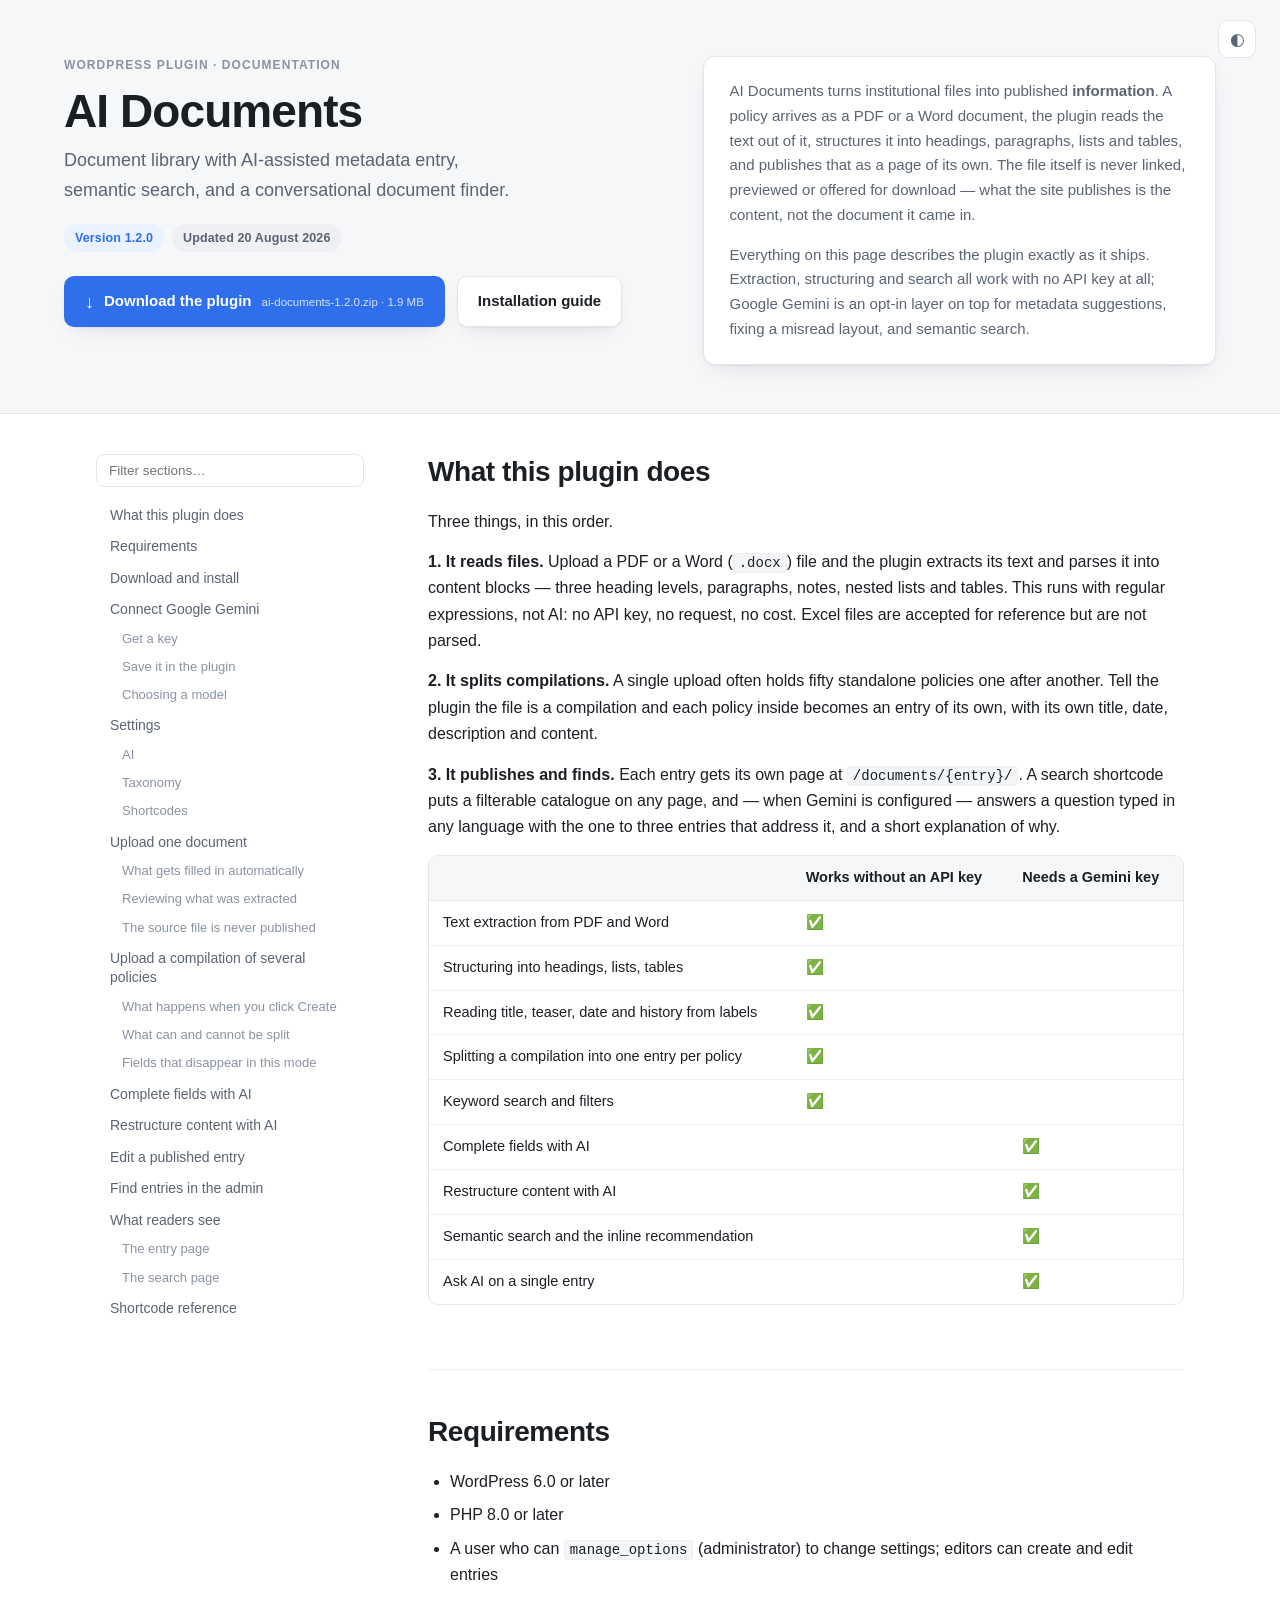
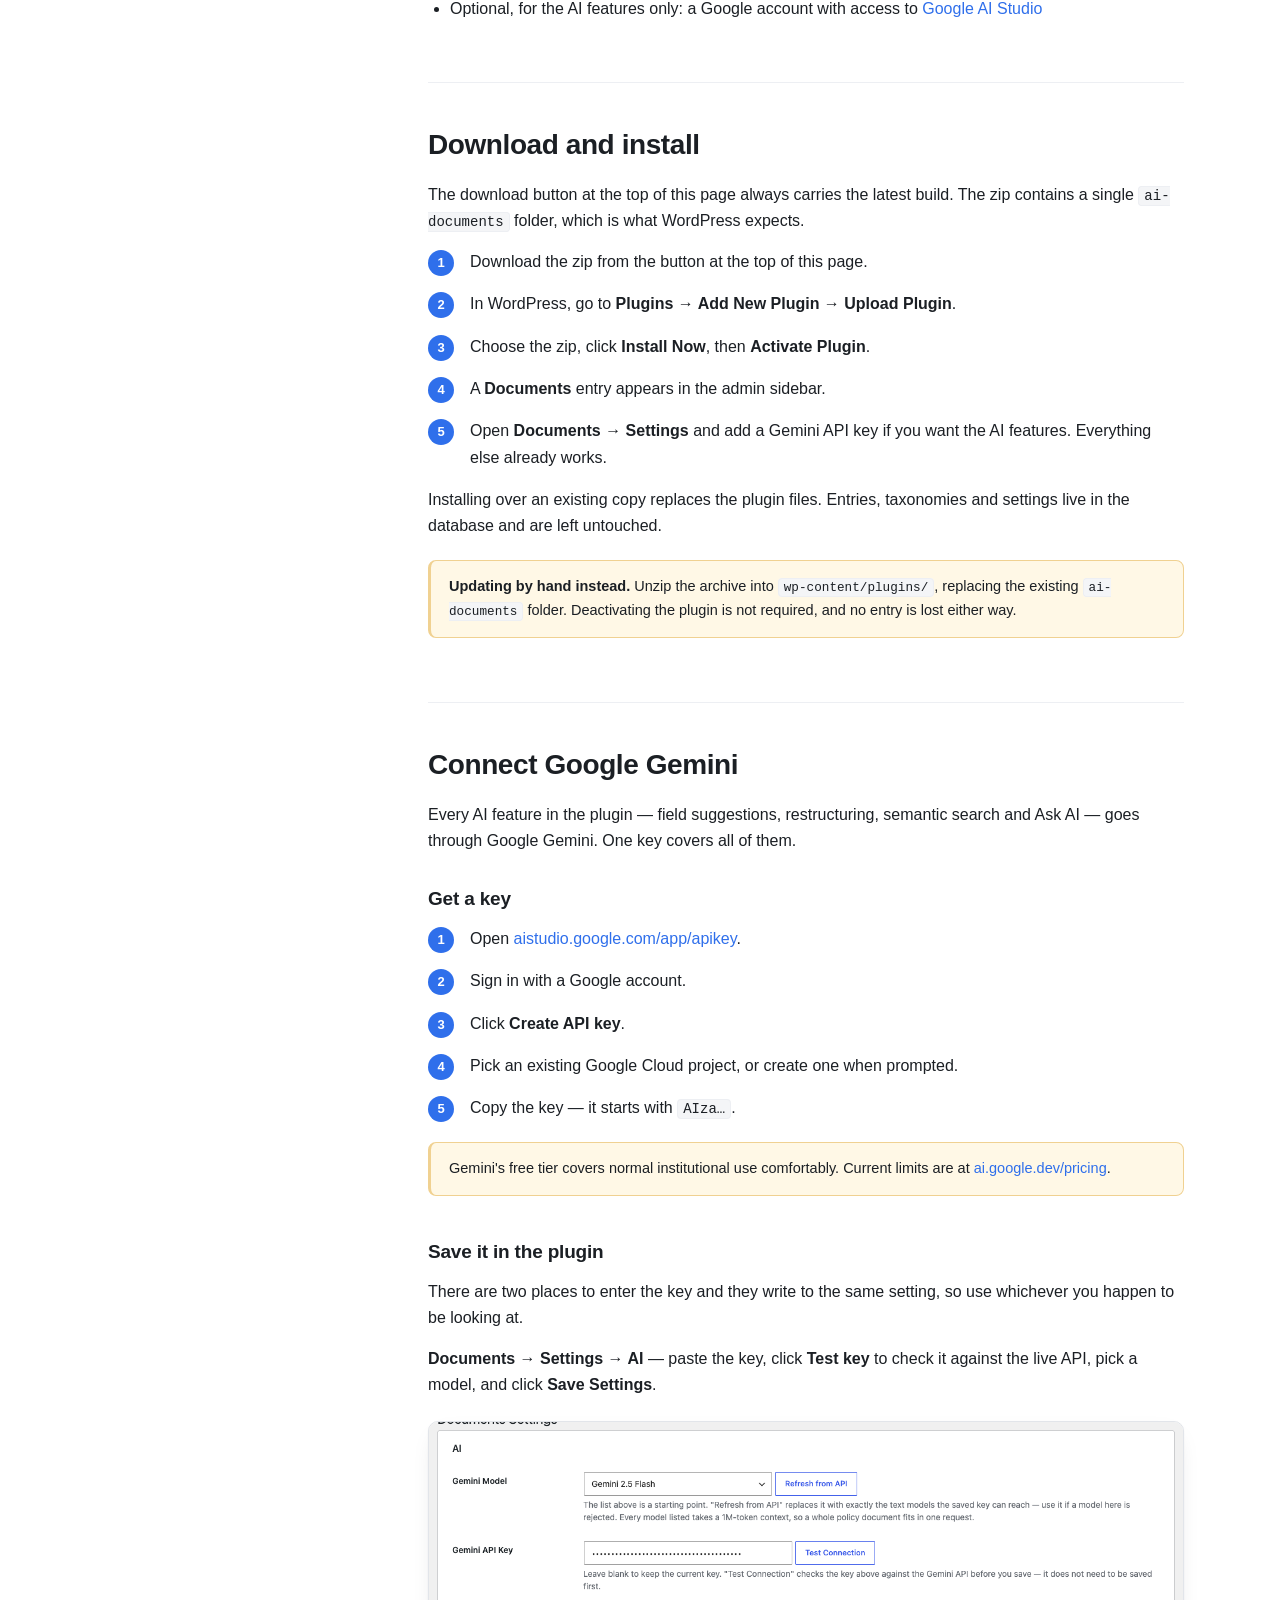
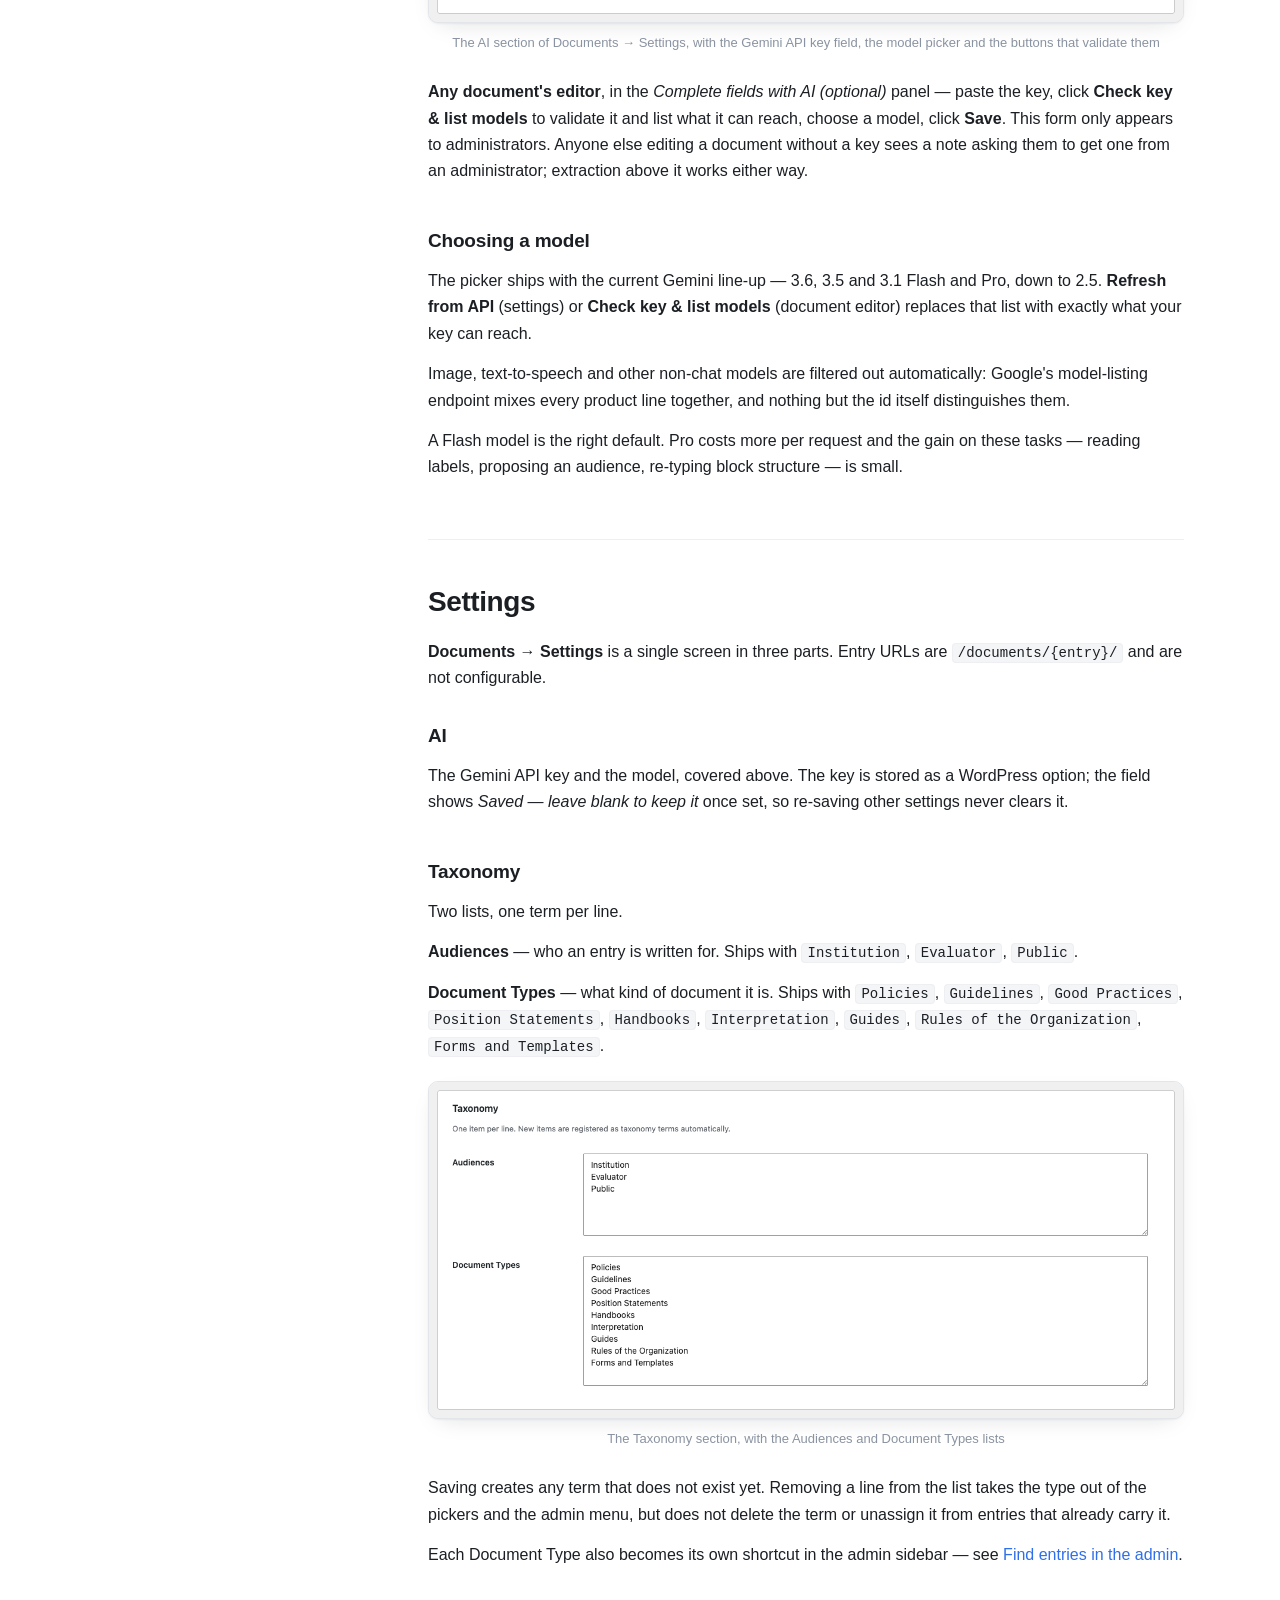
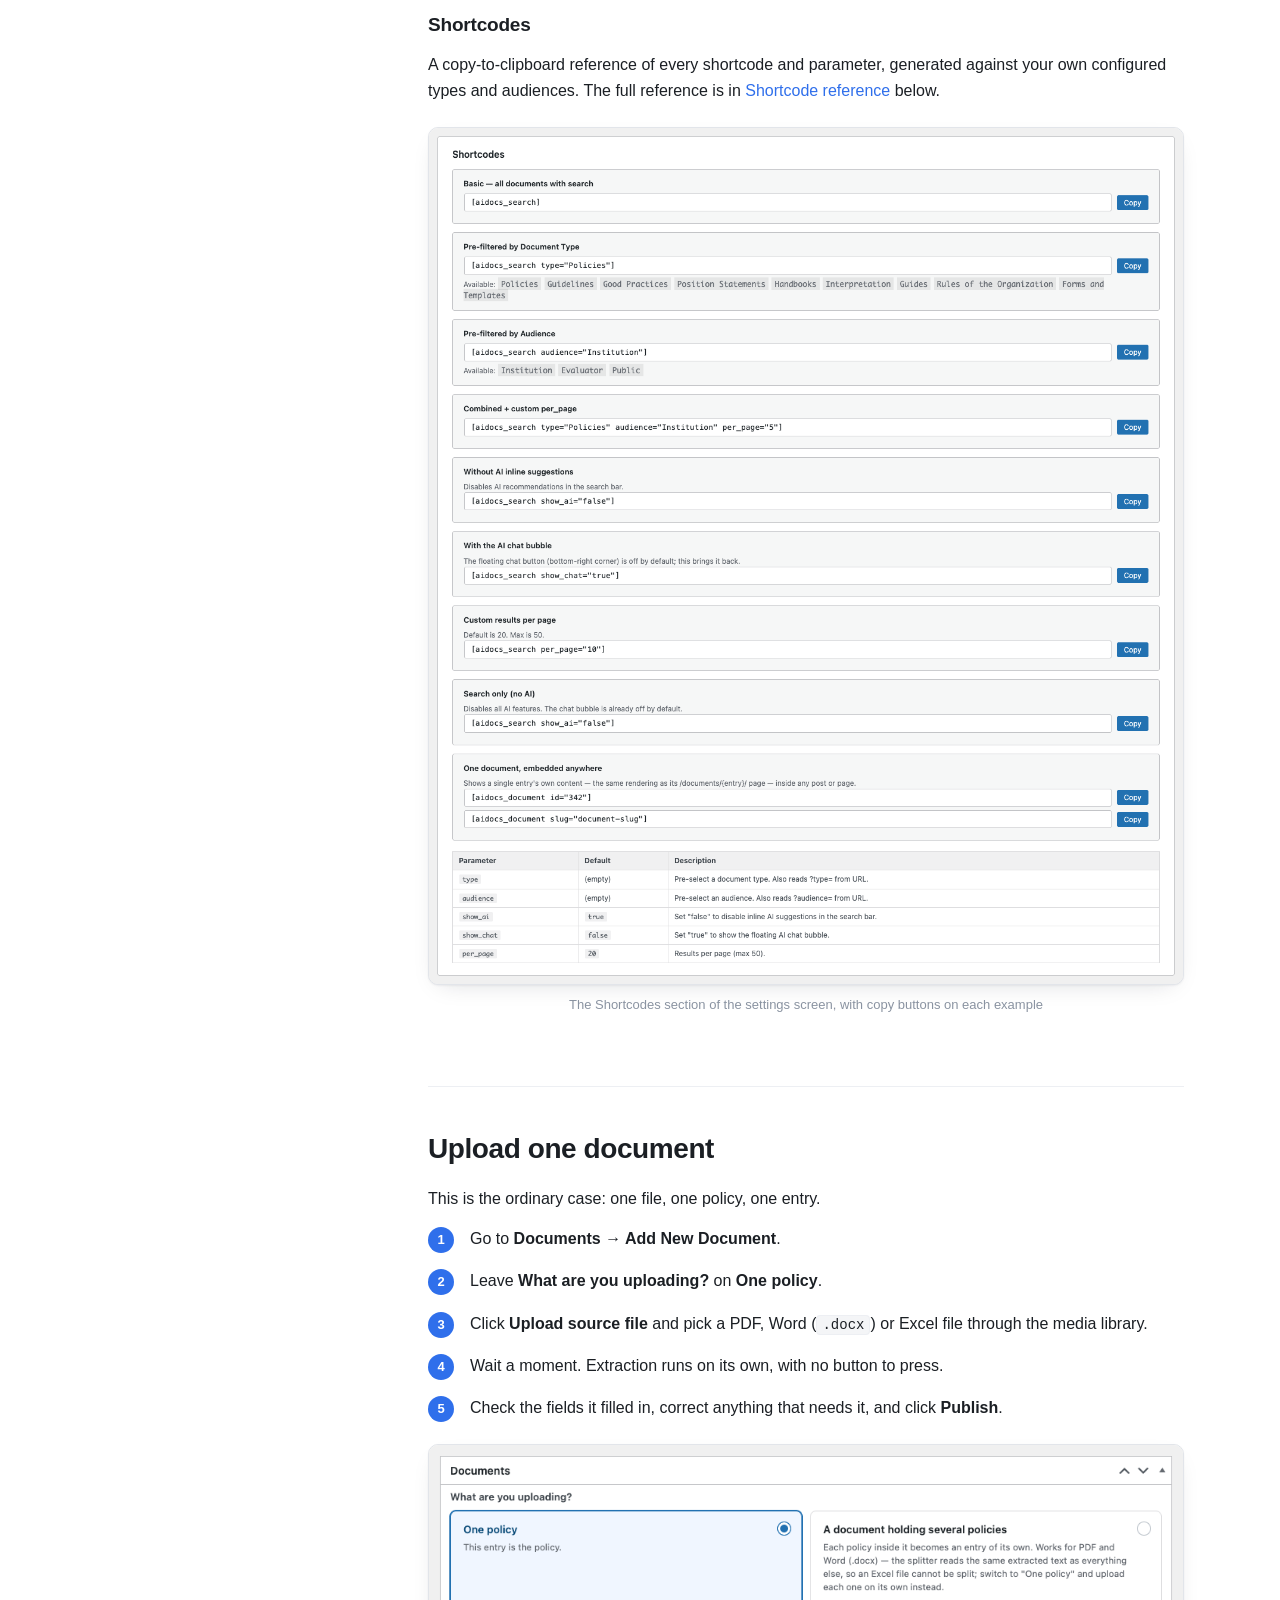
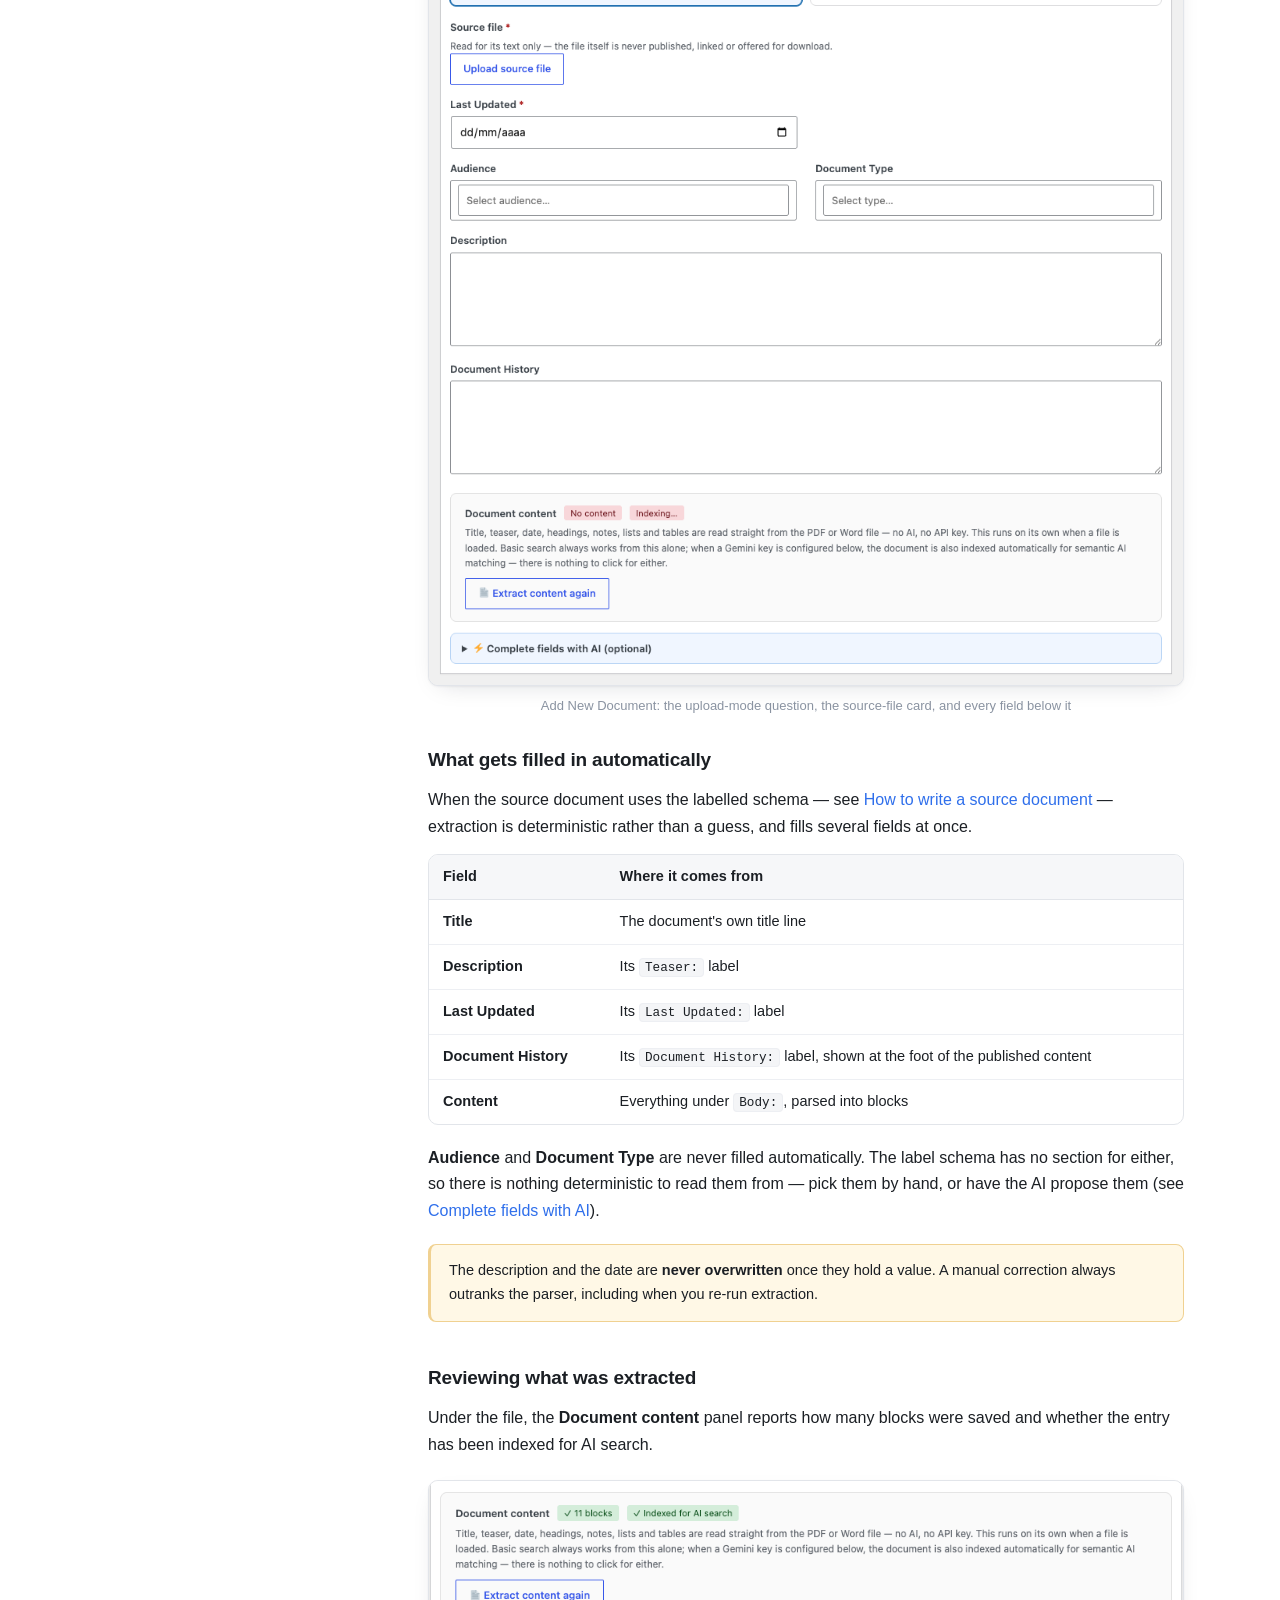
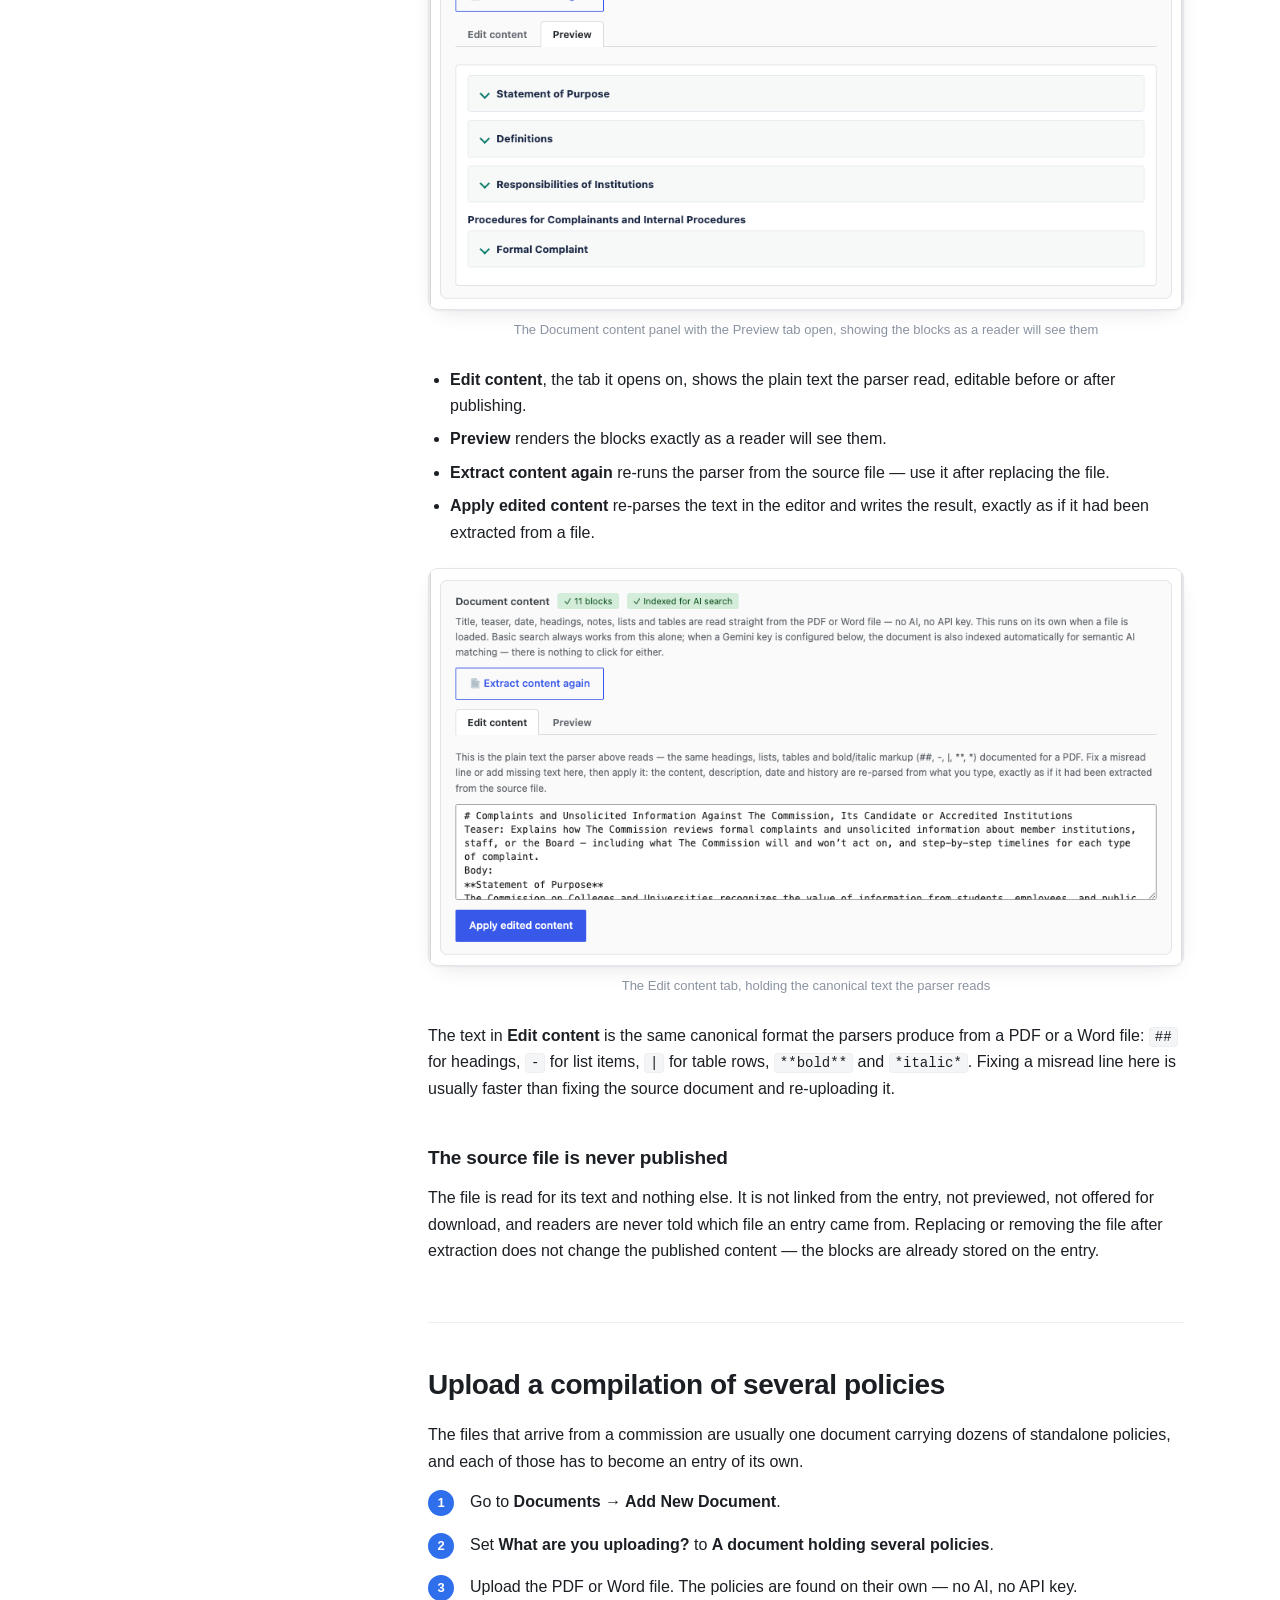
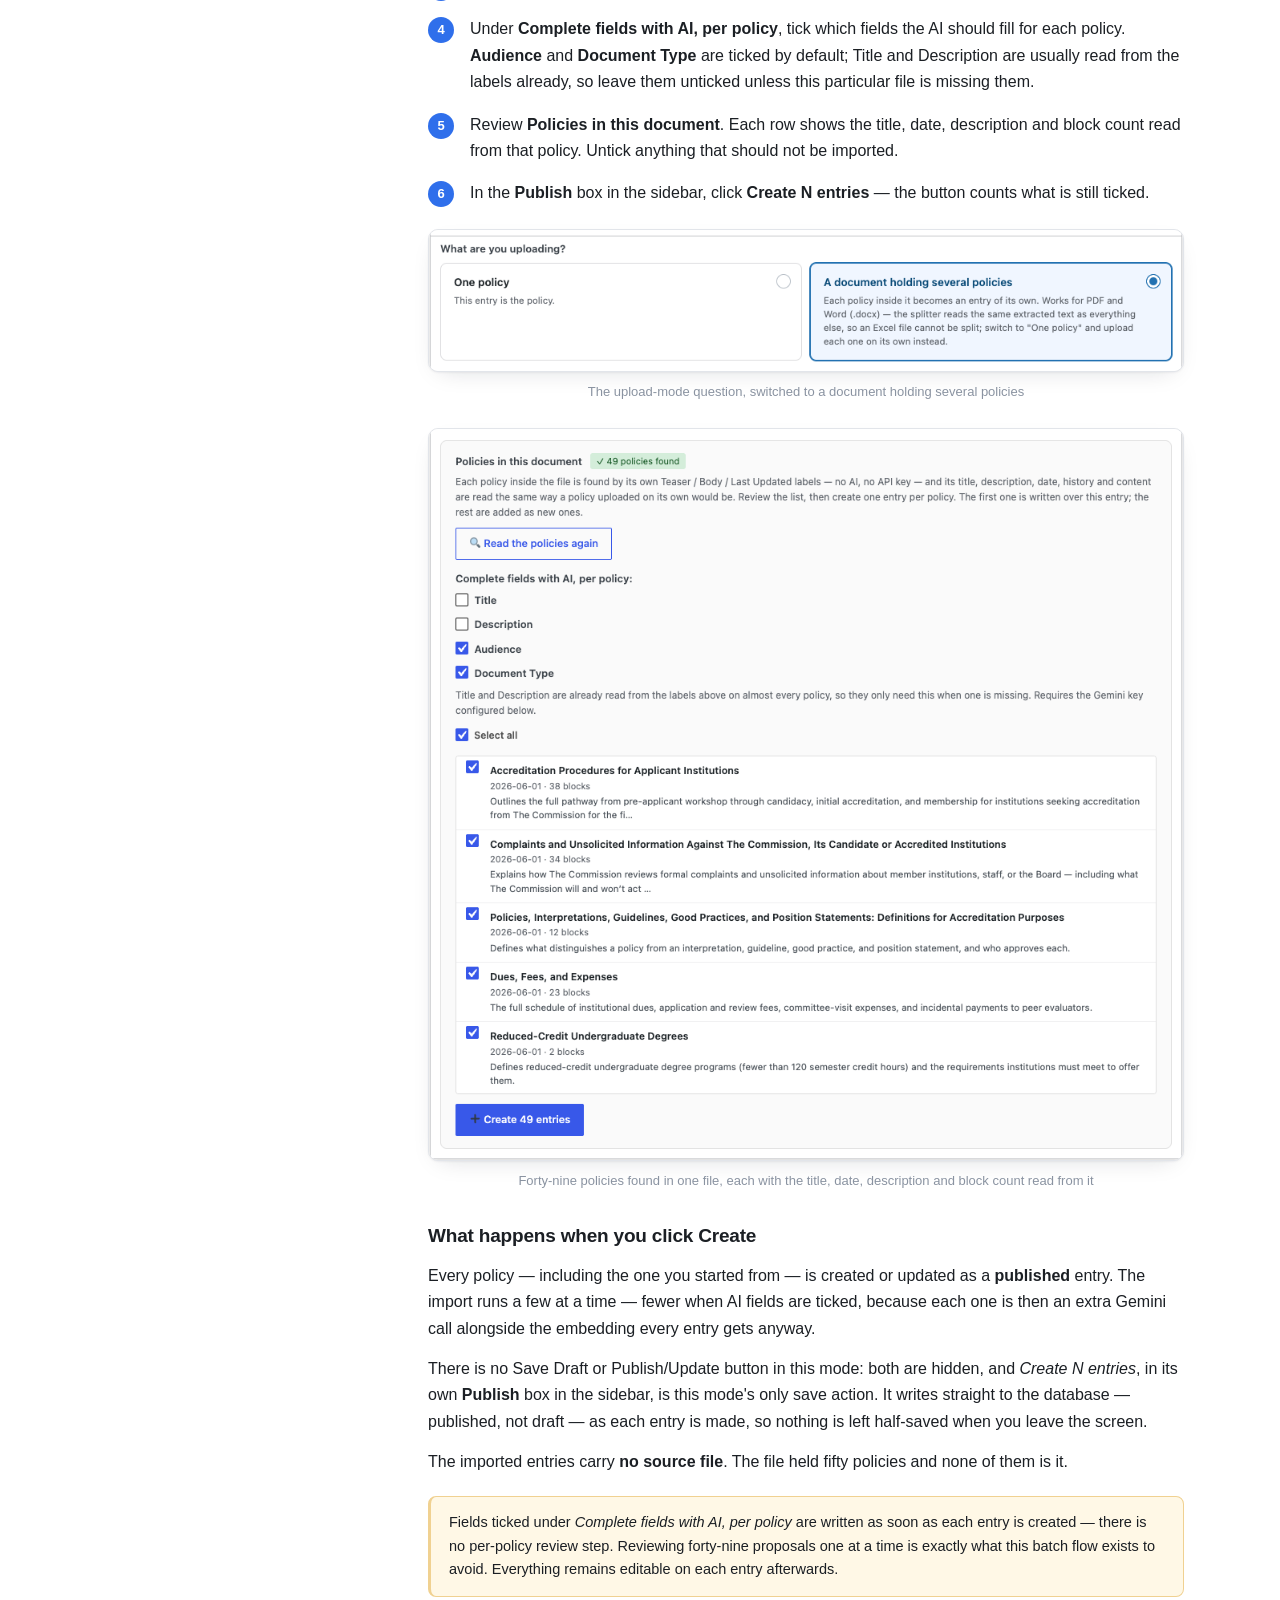
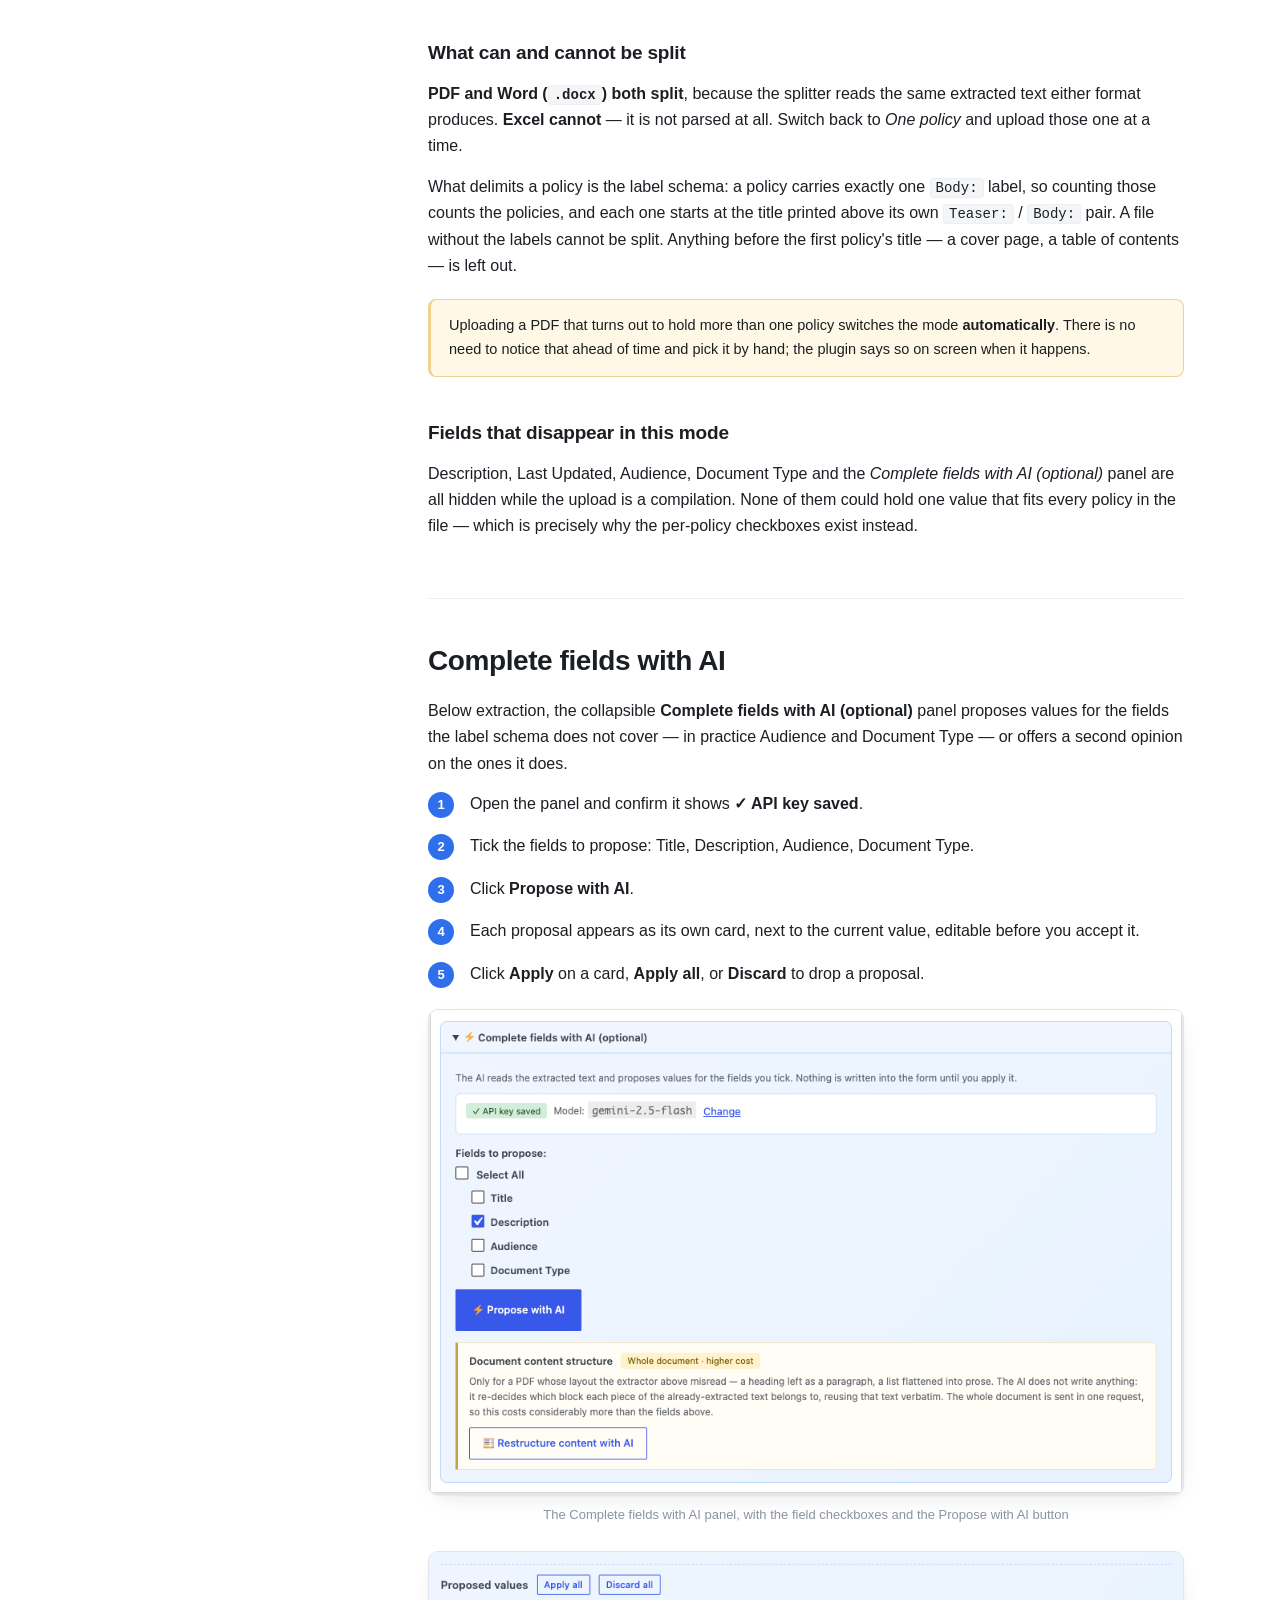
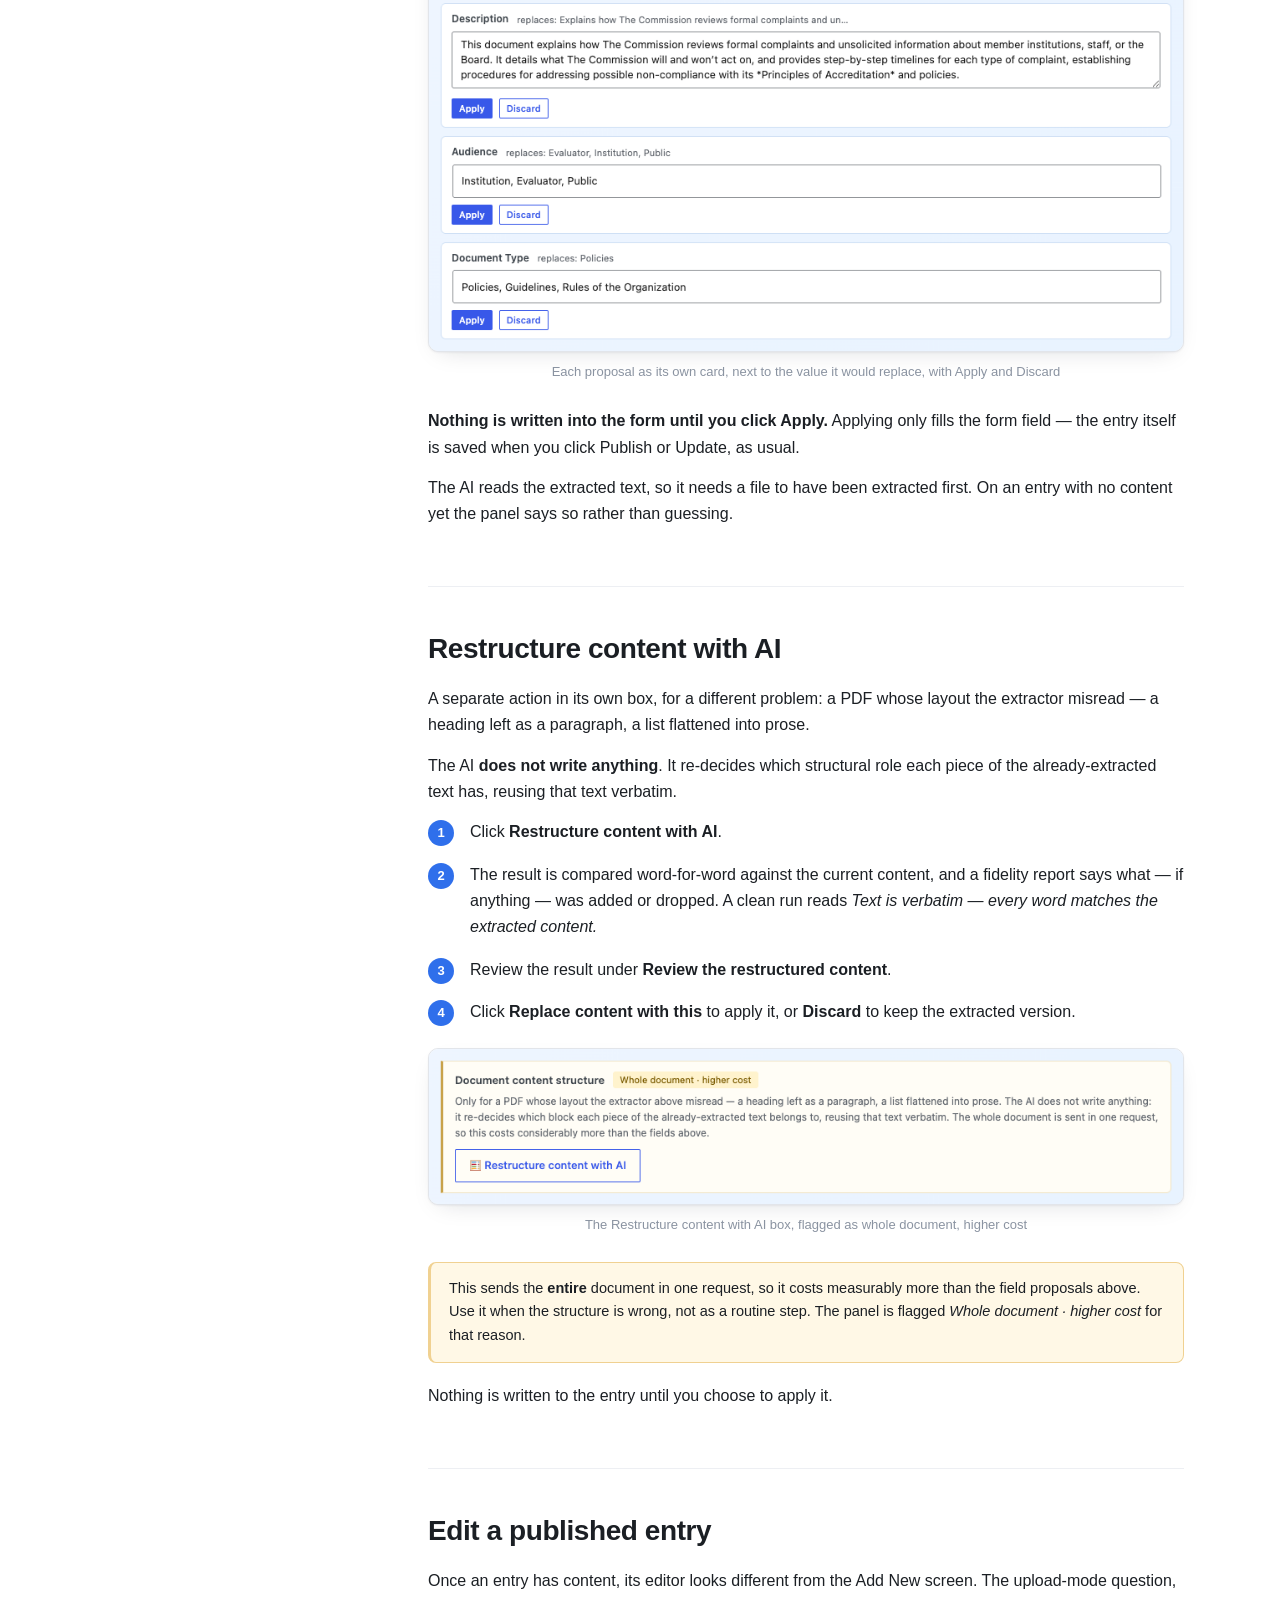
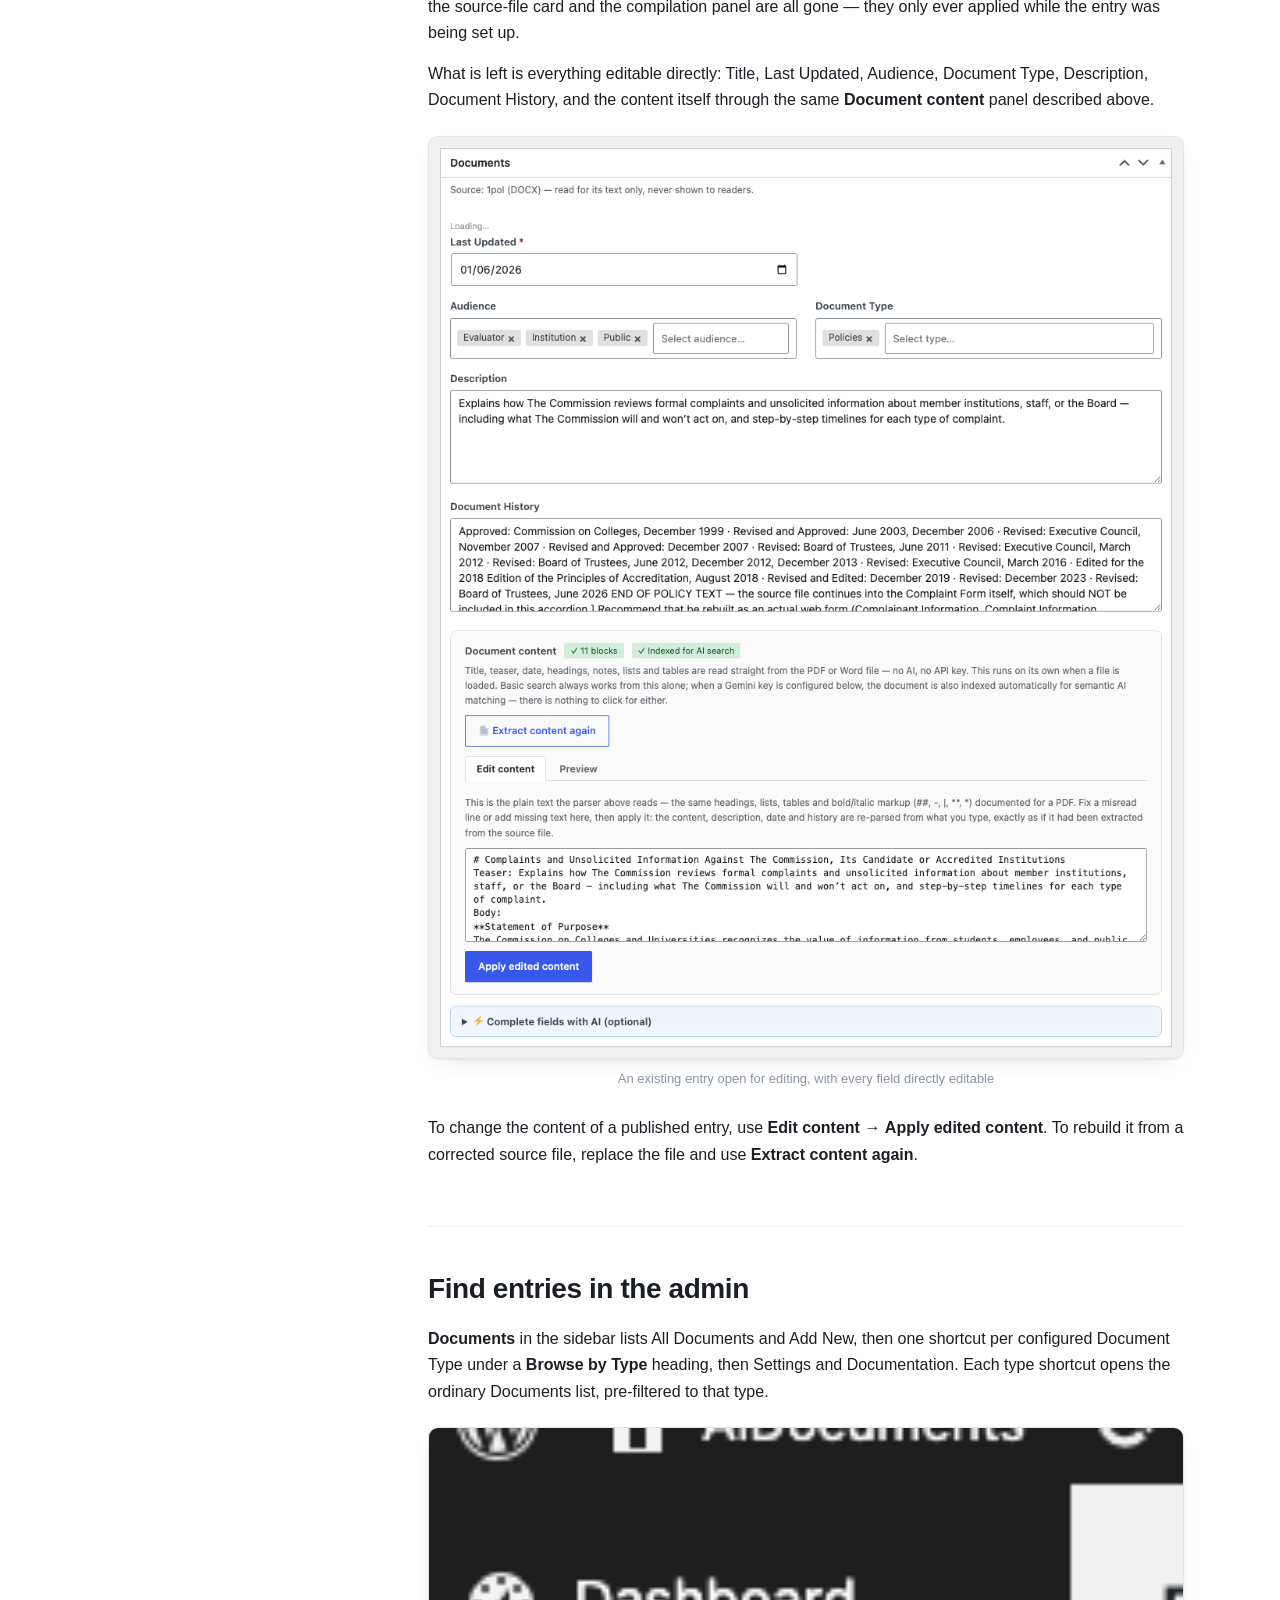
==== commit 17ead01a: "Regenerate docs to match the shortcode meta box and direct-publish changes Co-Authored-By: Claude So" ====
--- a/docs/index.html
+++ b/docs/index.html
@@ -189,15 +189,13 @@
 <li>Upload the PDF or Word file. The policies are found on their own — no AI, no API key.</li>
 <li>Under <strong>Complete fields with AI, per policy</strong>, tick which fields the AI should fill for each policy. <strong>Audience</strong> and <strong>Document Type</strong> are ticked by default; Title and Description are usually read from the labels already, so leave them unticked unless this particular file is missing them.</li>
 <li>Review <strong>Policies in this document</strong>. Each row shows the title, date, description and block count read from that policy. Untick anything that should not be imported.</li>
-<li>Click <strong>Create N entries</strong> — the button counts what is still ticked.</li>
+<li>In the <strong>Publish</strong> box in the sidebar, click <strong>Create N entries</strong> — the button counts what is still ticked.</li>
 </ol>
 <figure class="aidoc-shot"><img src="assets/screenshots/compilation-mode.png" alt="The upload-mode question, switched to a document holding several policies" loading="lazy"><figcaption>The upload-mode question, switched to a document holding several policies</figcaption></figure>
 <figure class="aidoc-shot"><img src="assets/screenshots/compilation-policies.png" alt="Forty-nine policies found in one file, each with the title, date, description and block count read from it" loading="lazy"><figcaption>Forty-nine policies found in one file, each with the title, date, description and block count read from it</figcaption></figure>
 <h3 id="what-happens-when-you-click-create">What happens when you click Create</h3>
-<p>The first policy is written over the entry you are editing; every other policy is added as a <strong>published</strong> entry of its own. The import runs a few at a time — fewer when AI fields are ticked, because each one is then an extra Gemini call alongside the embedding every entry gets anyway.</p>
-<p>There is no Publish or Update button on this screen: <em>Create N entries</em> is this mode&#039;s own save action, writing straight to the database as each entry is made, so a second way to &quot;save&quot; a form that has nothing left of its own would only mislead.</p>
-<blockquote class="aidoc-note"><p><strong>Publish the first policy yourself.</strong> The entry you started from keeps whatever status it already had — coming from <em>Add New</em>, that is a draft. Only the policies added as new entries are published. Open the first one from the Documents list and publish it, or it stays out of the catalogue.</p>
-</blockquote>
+<p>Every policy — including the one you started from — is created or updated as a <strong>published</strong> entry. The import runs a few at a time — fewer when AI fields are ticked, because each one is then an extra Gemini call alongside the embedding every entry gets anyway.</p>
+<p>There is no Save Draft or Publish/Update button in this mode: both are hidden, and <em>Create N entries</em>, in its own <strong>Publish</strong> box in the sidebar, is this mode&#039;s only save action. It writes straight to the database — published, not draft — as each entry is made, so nothing is left half-saved when you leave the screen.</p>
 <p>The imported entries carry <strong>no source file</strong>. The file held fifty policies and none of them is it.</p>
 <blockquote class="aidoc-note"><p>Fields ticked under <em>Complete fields with AI, per policy</em> are written as soon as each entry is created — there is no per-policy review step. Reviewing forty-nine proposals one at a time is exactly what this batch flow exists to avoid. Everything remains editable on each entry afterwards.</p>
 </blockquote>
@@ -324,6 +322,8 @@
 <p>Pass one or the other. If neither resolves to a <strong>published</strong> entry of type <code>aidoc</code>, administrators and editors see a short note saying so and visitors see nothing at all — a draft or a deleted entry never leaves a broken block on a live page.</p>
 <blockquote class="aidoc-note"><p>Both shortcodes work in the block editor&#039;s Shortcode block, in a Classic editor, in a widget, and anywhere <code>do_shortcode()</code> is called from a theme template.</p>
 </blockquote>
+<blockquote class="aidoc-note"><p><strong>Copy it straight from the entry.</strong> Once a document is published and has content, its own edit screen shows a <strong>Shortcode</strong> box in the sidebar with <code>[aidocs_document id=&quot;…&quot;]</code> already filled in and a <strong>Copy</strong> button — no need to look up the ID by hand. The box appears only once there is something to embed: a draft, or an entry still mid-setup, shows no shortcode yet.</p>
+</blockquote>
 <h3 id="using-them-in-the-block-editor">Using them in the block editor</h3>
 <ol class="aidoc-steps">
 <li>Add a <strong>Shortcode</strong> block where the catalogue or the entry should appear.</li>
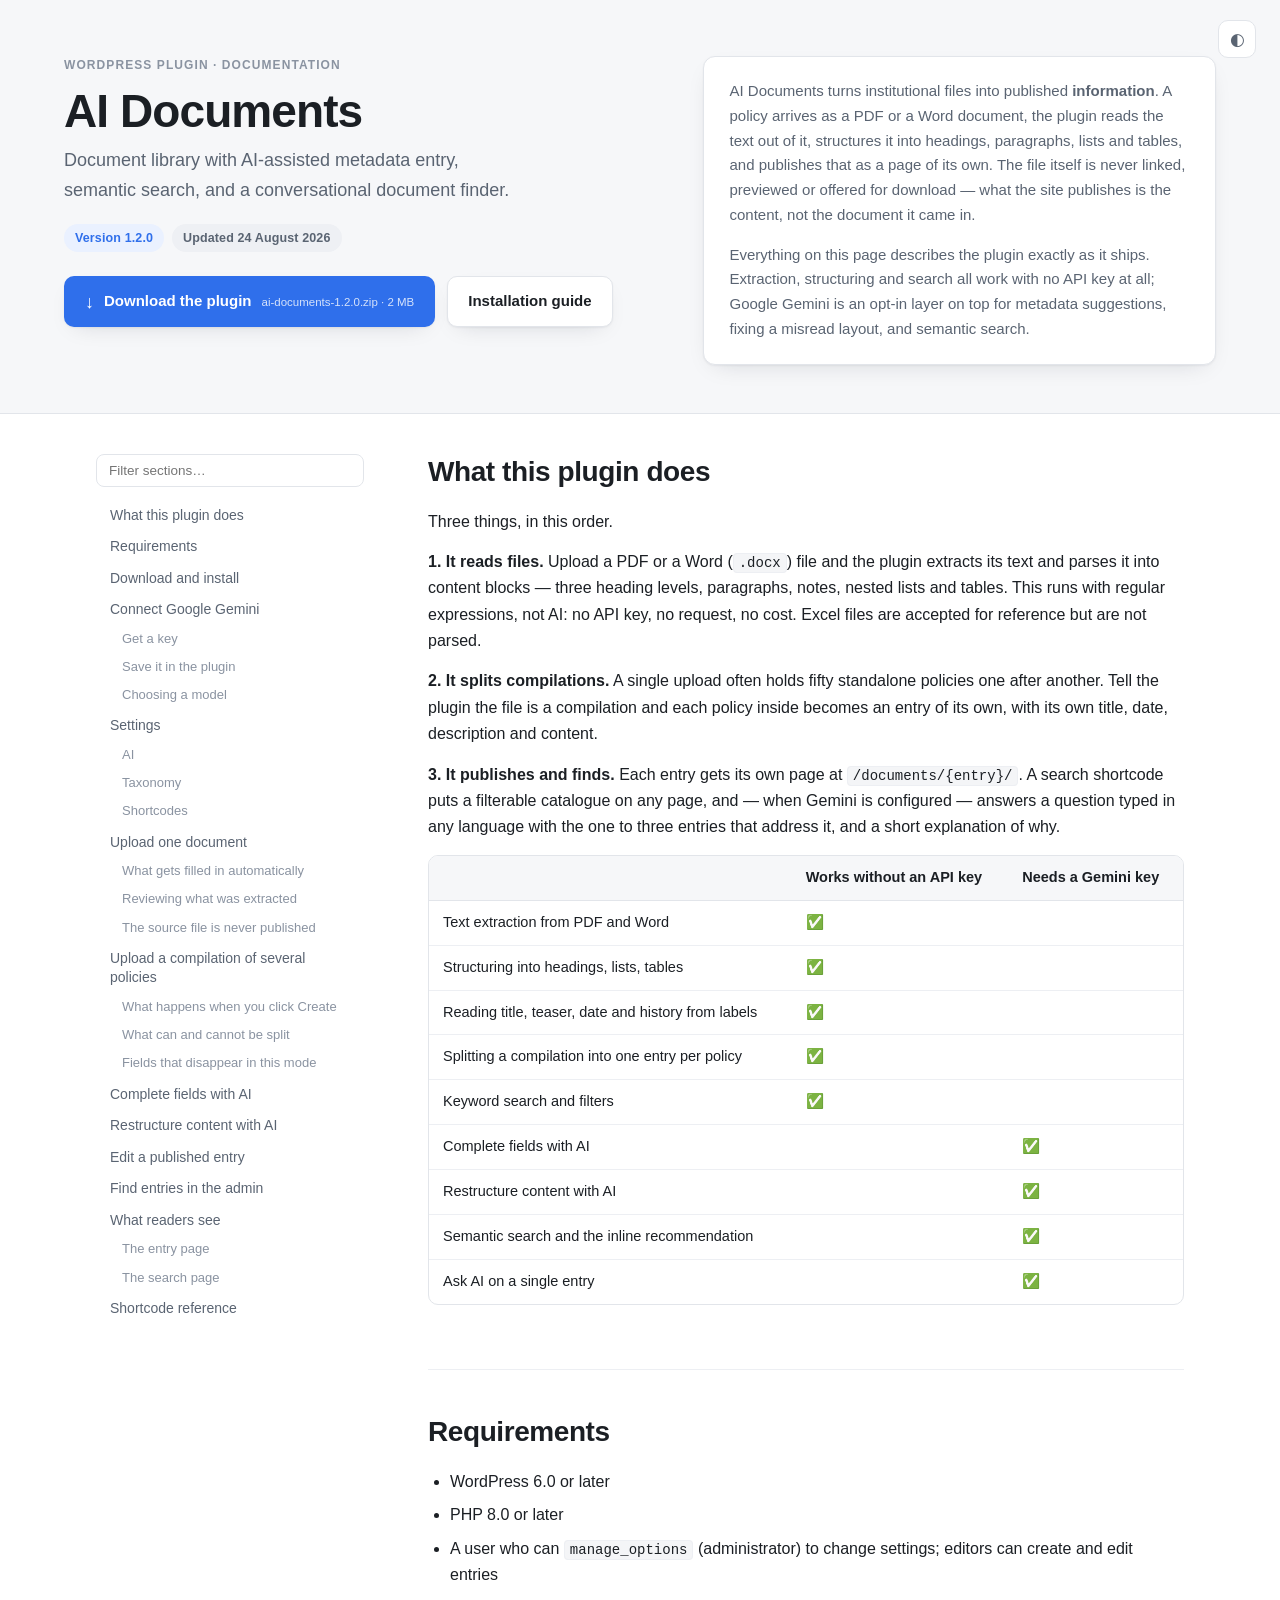
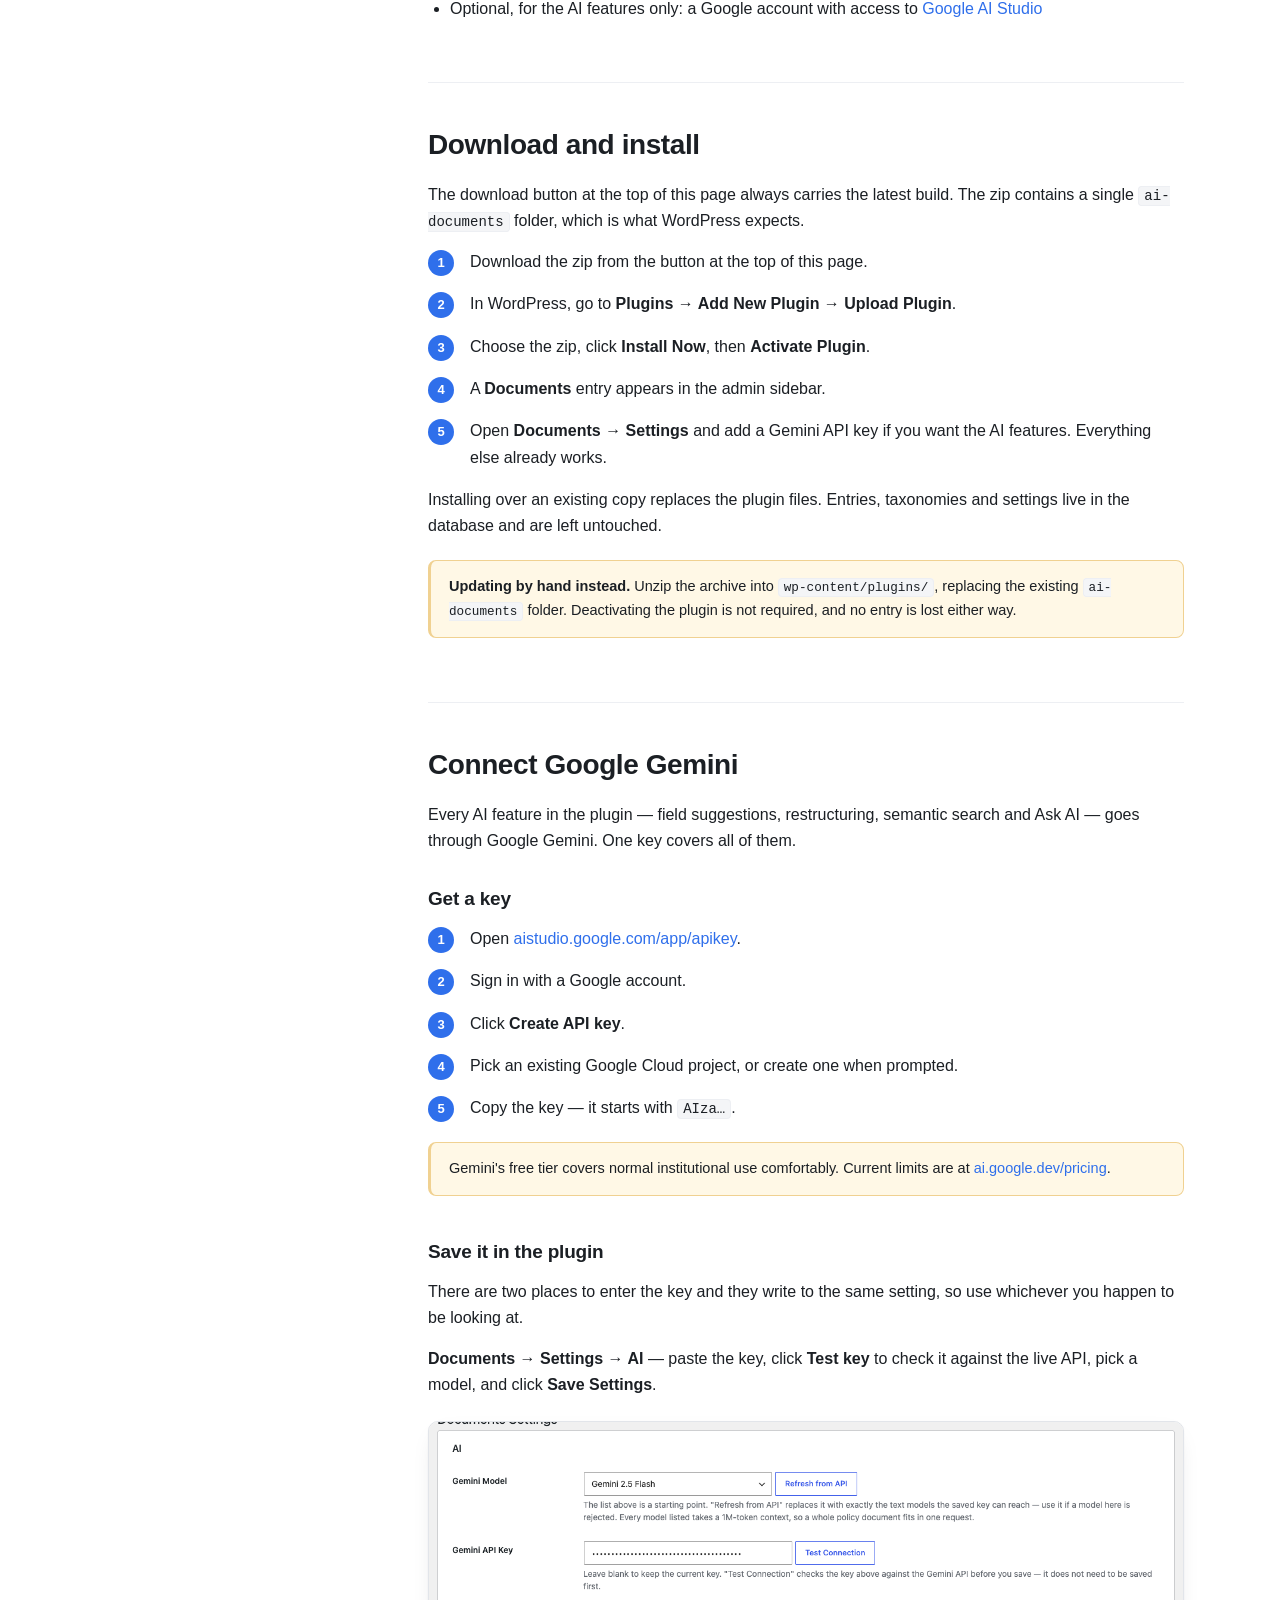
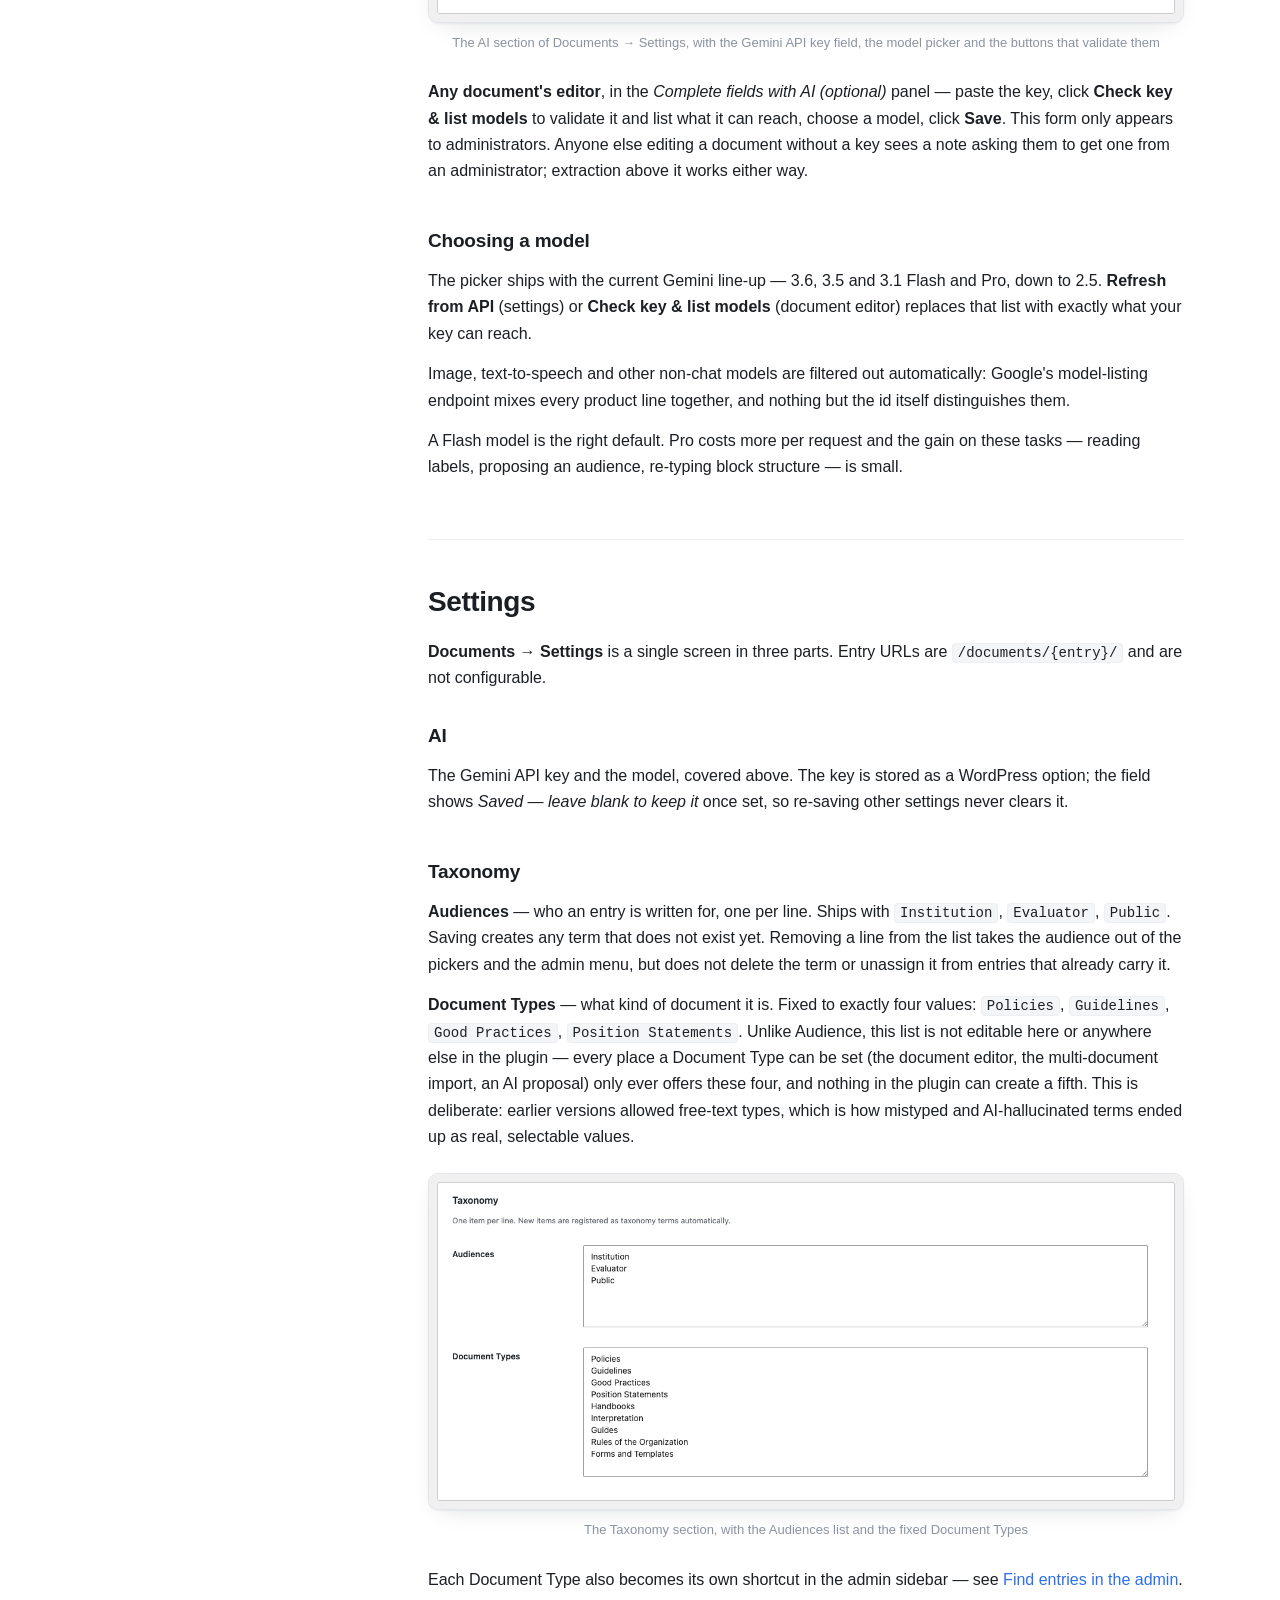
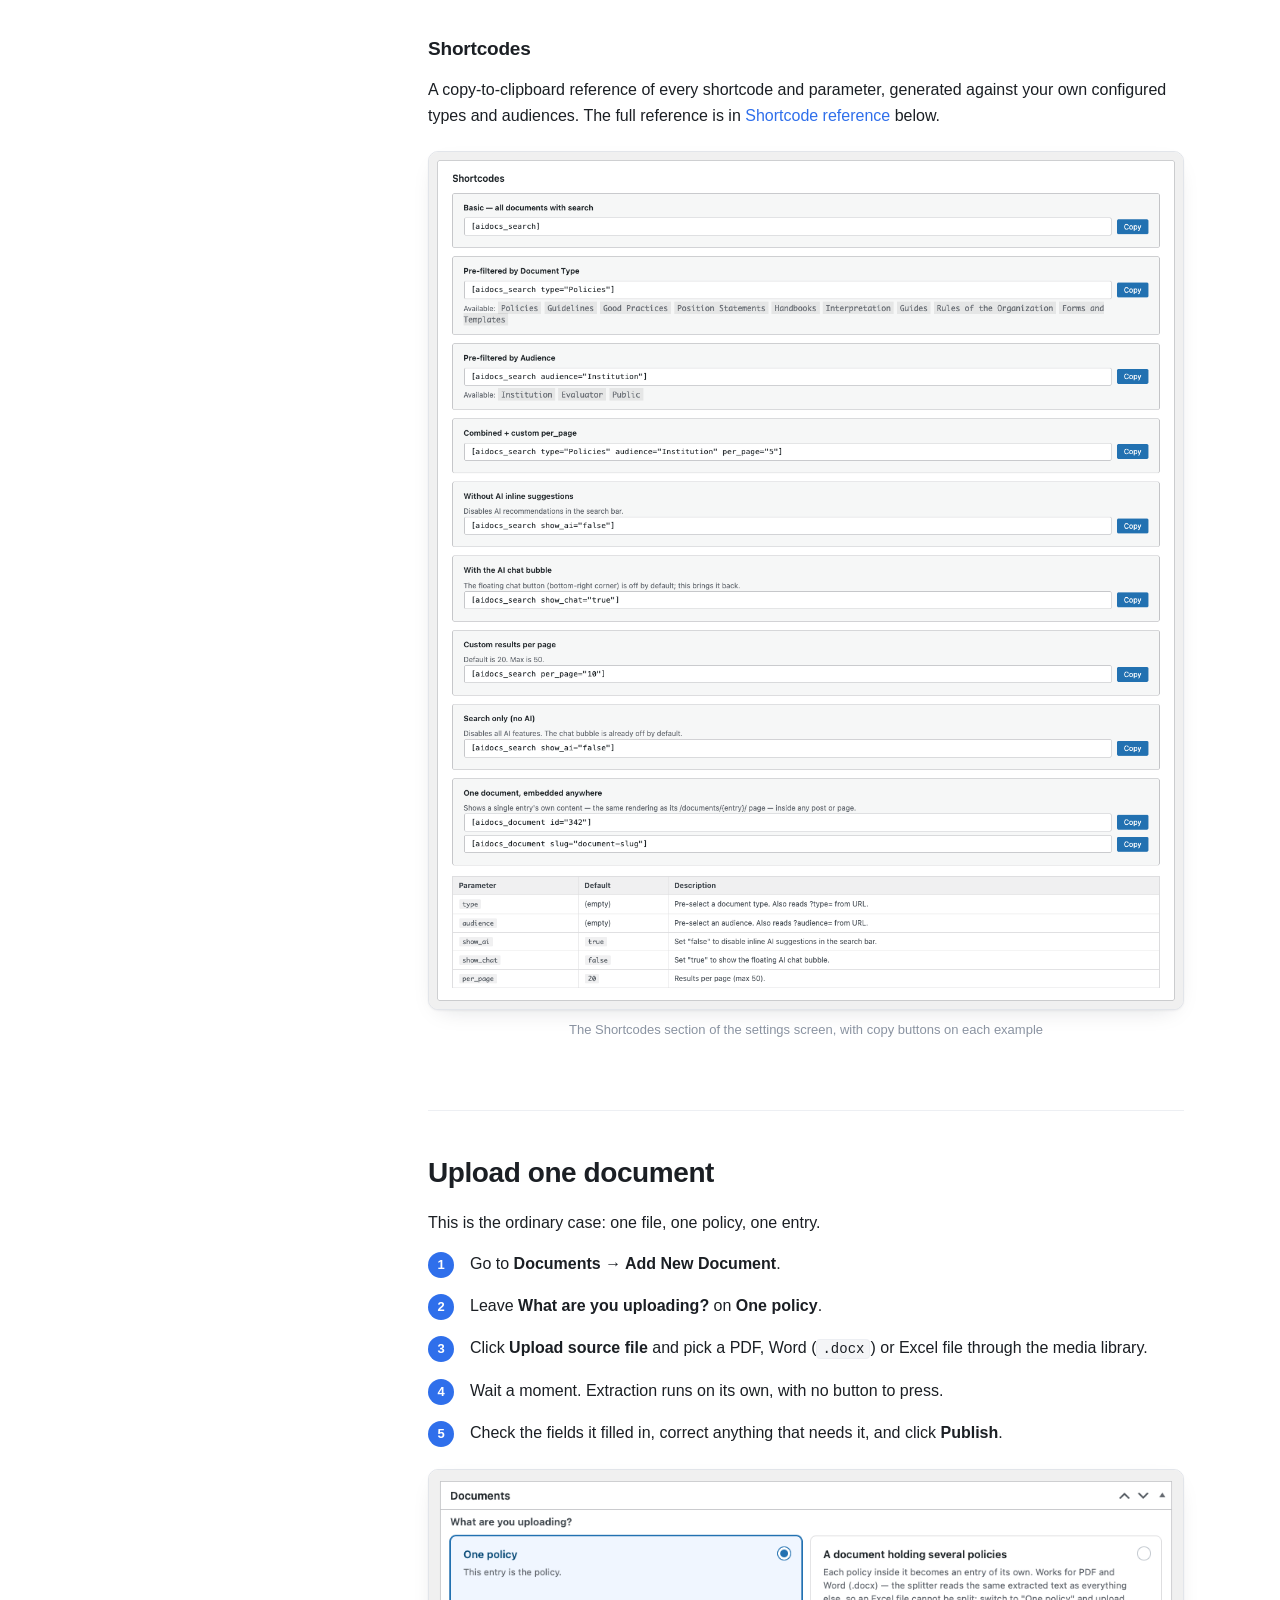
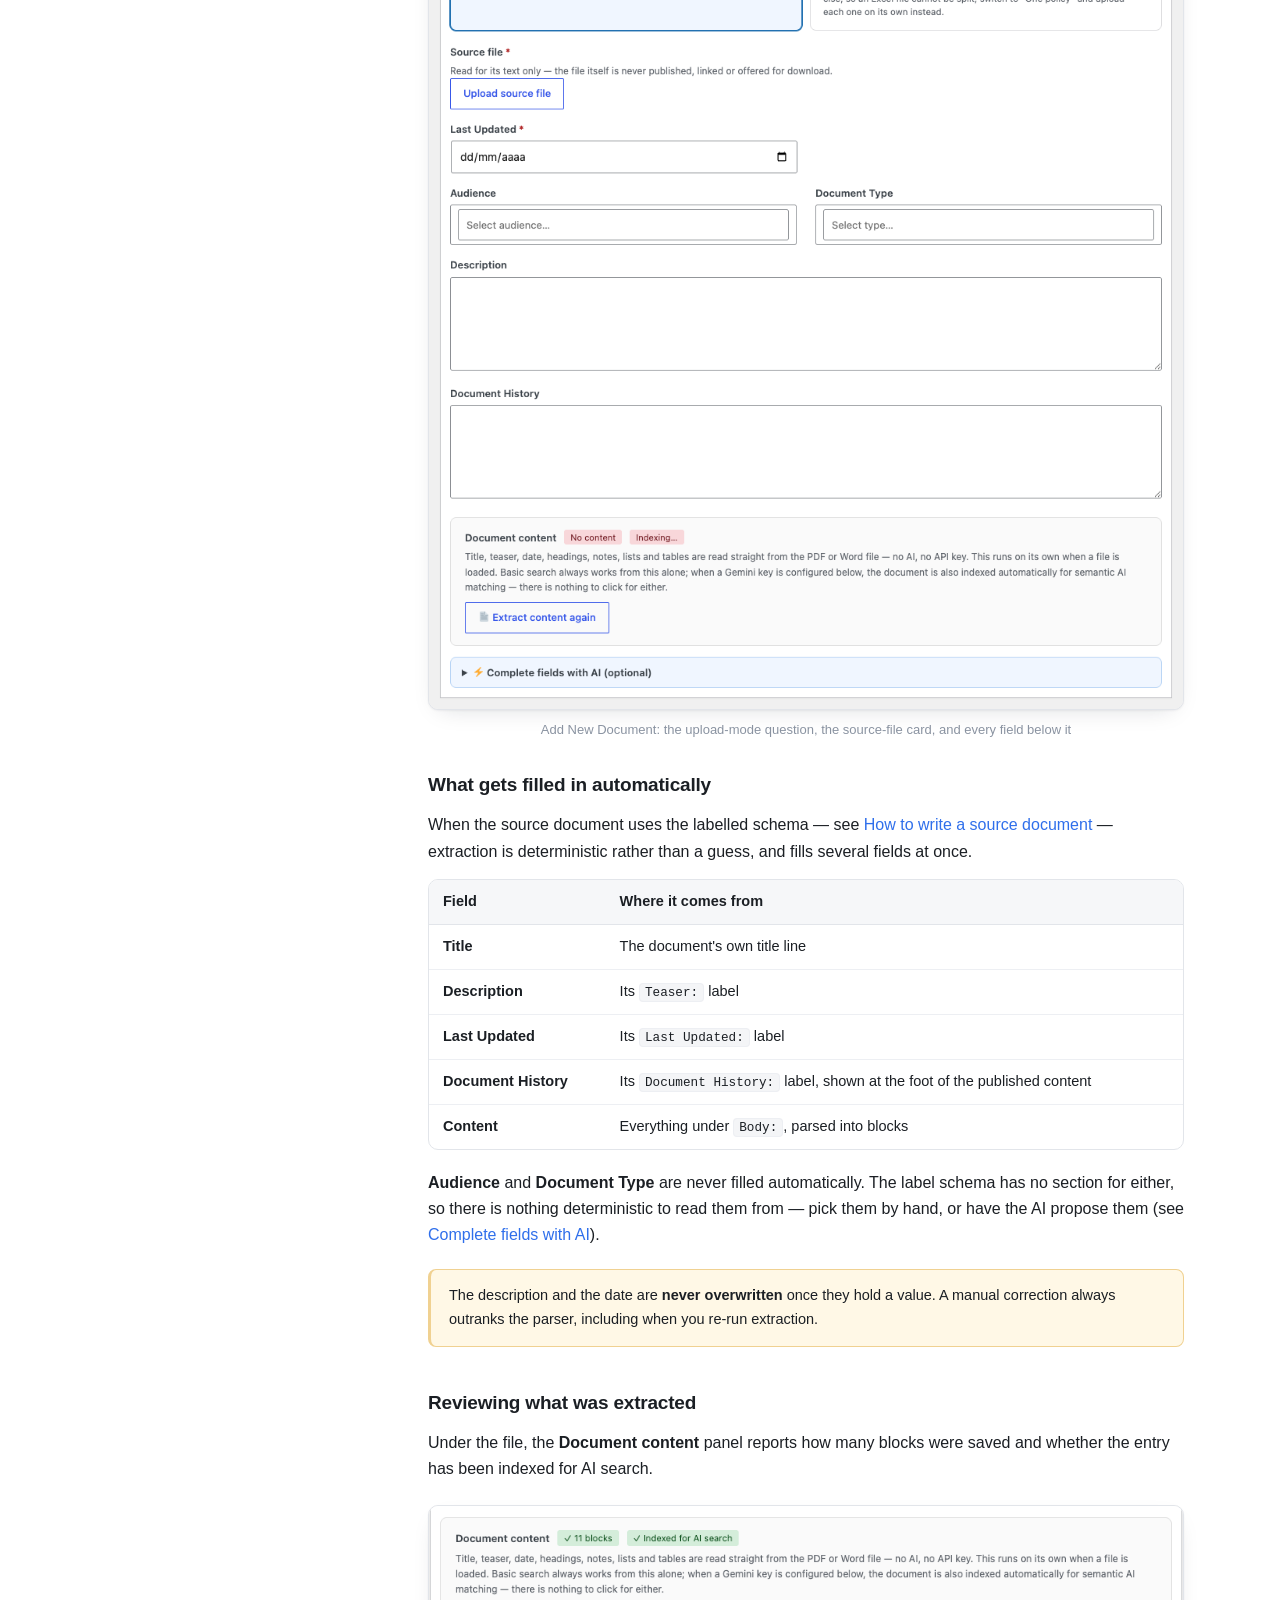
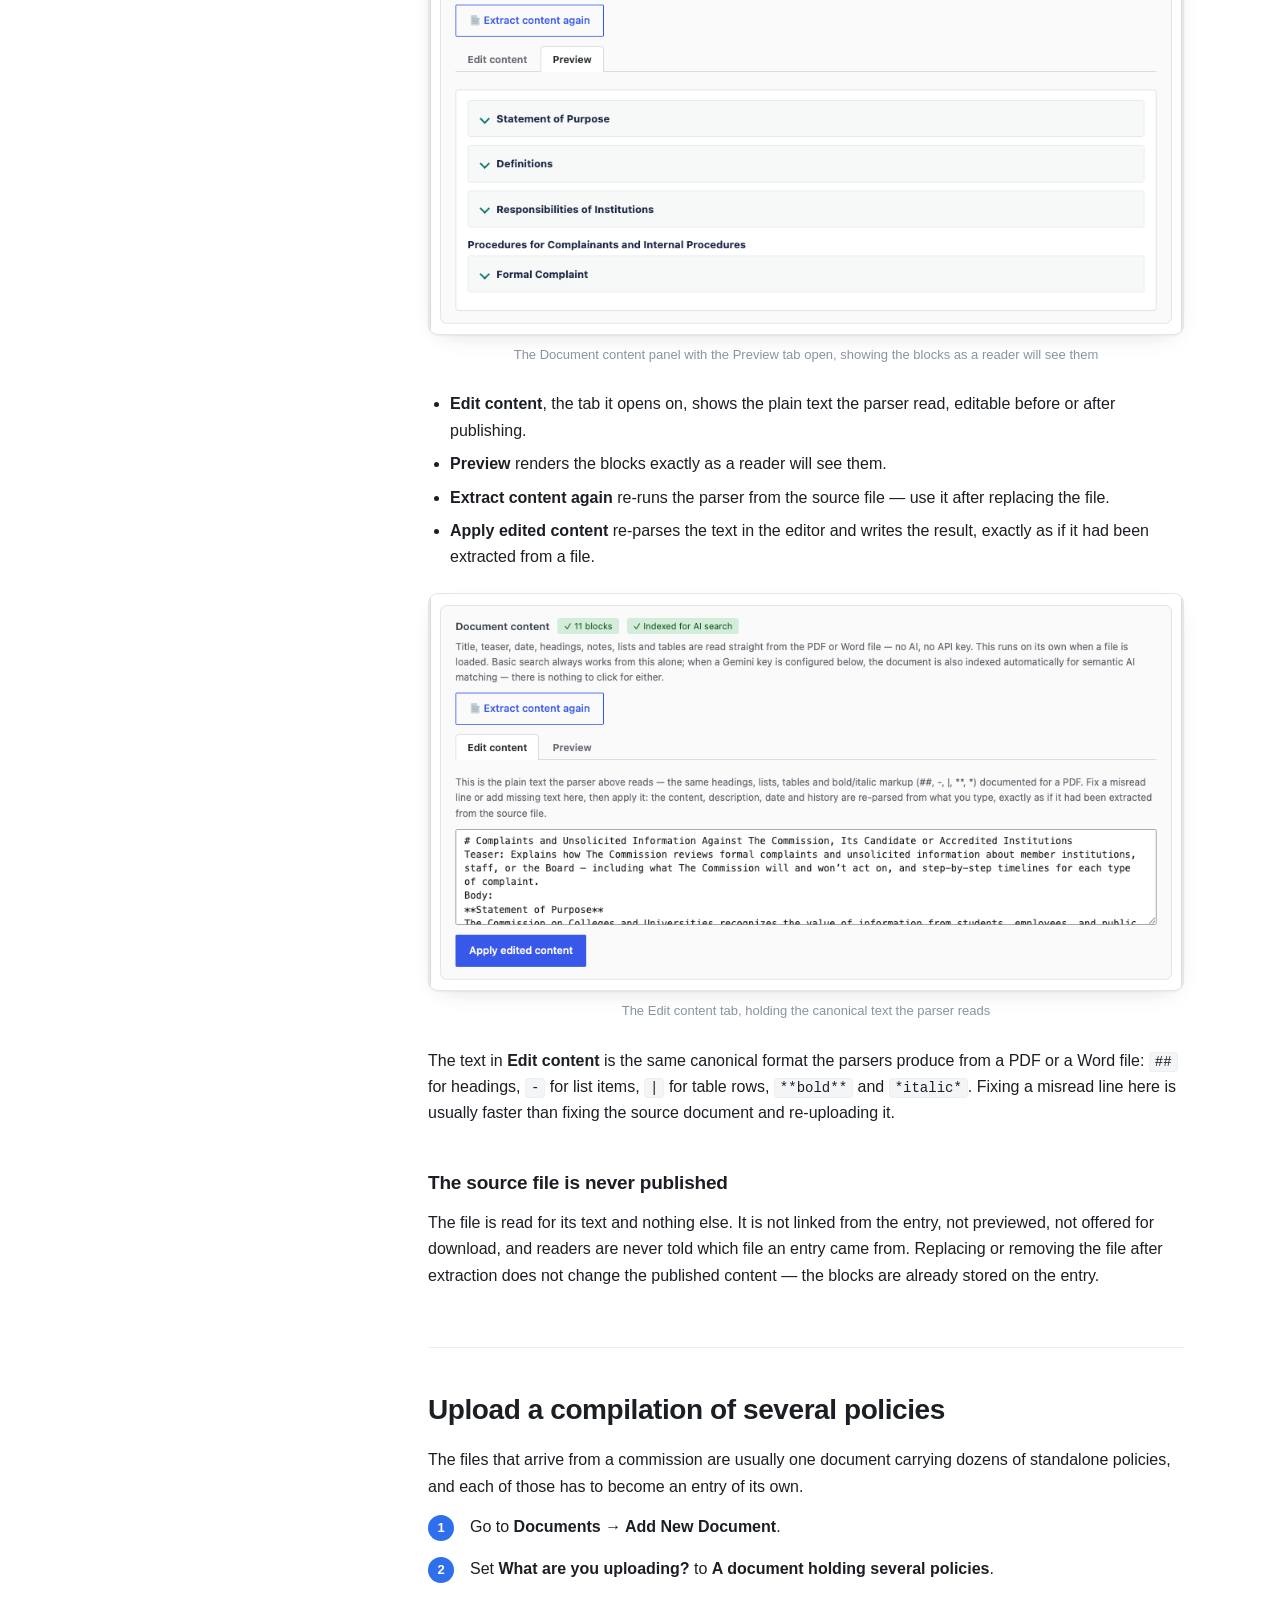
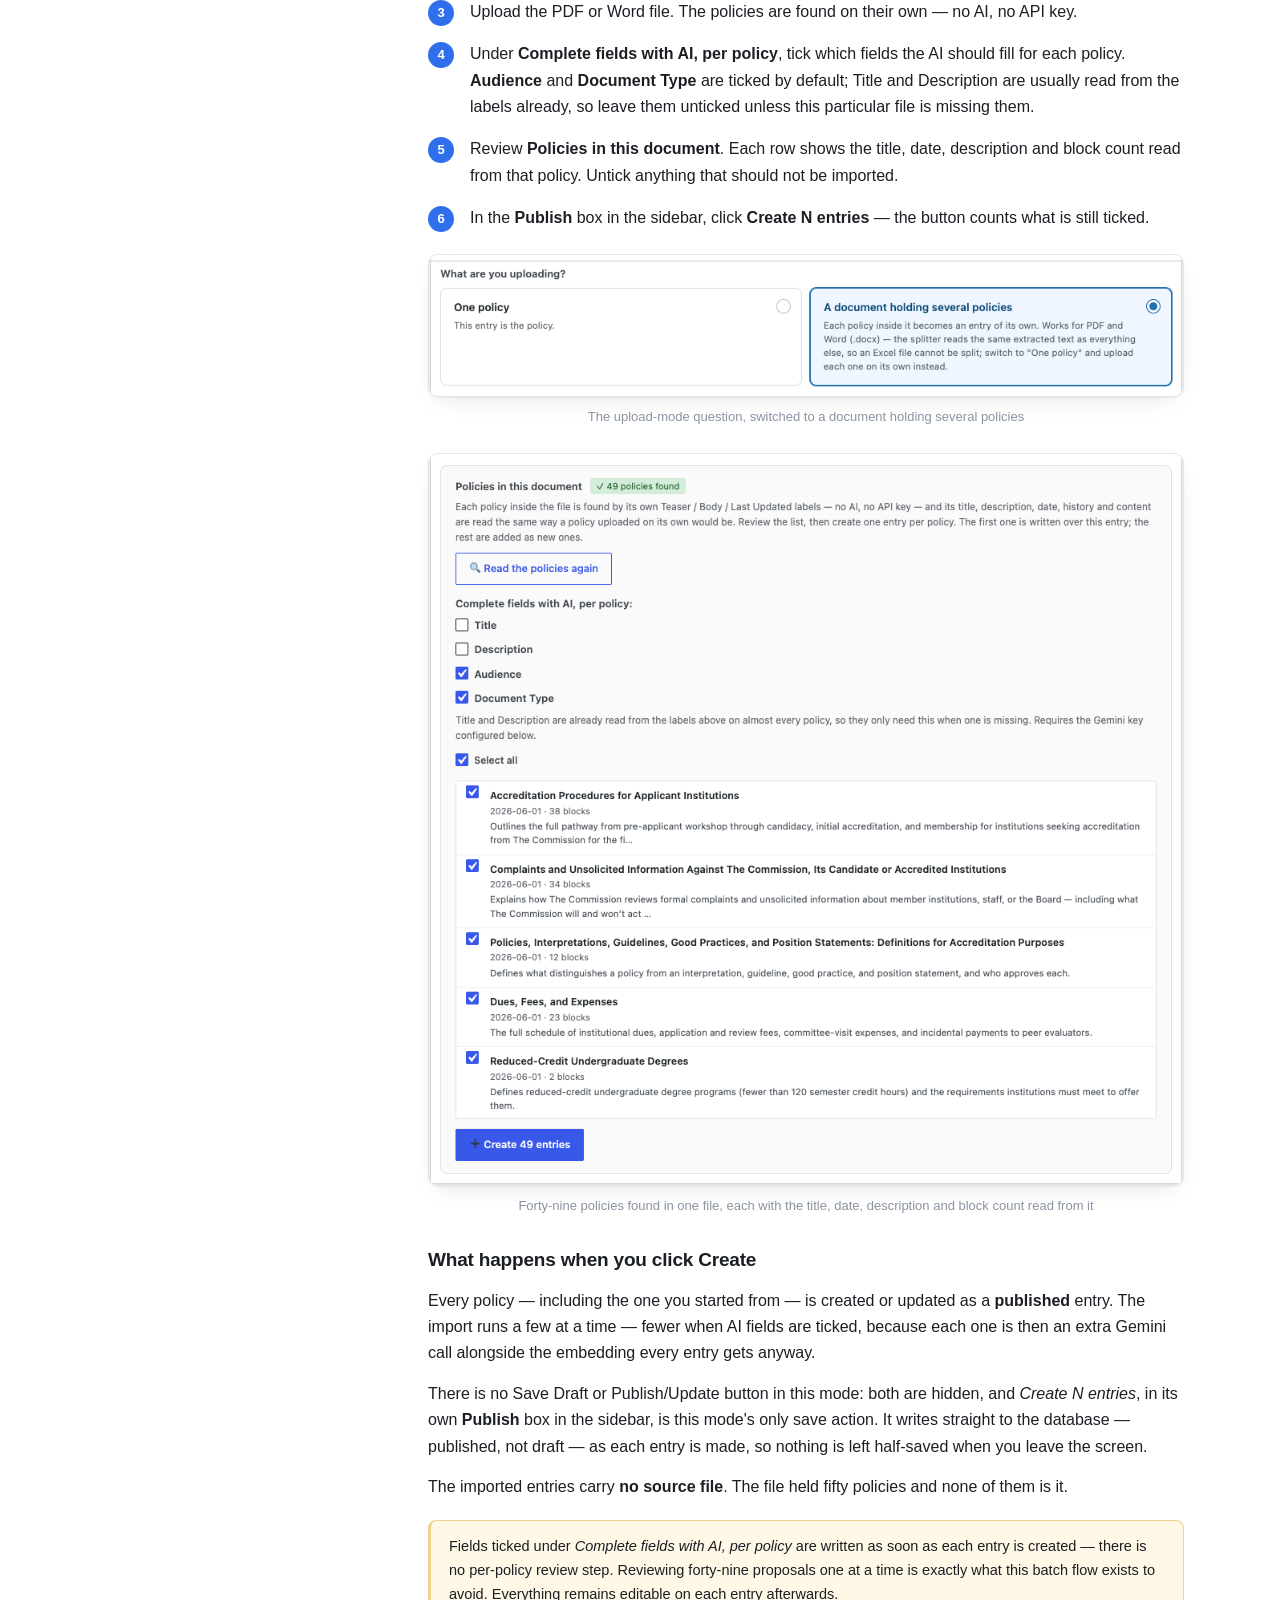
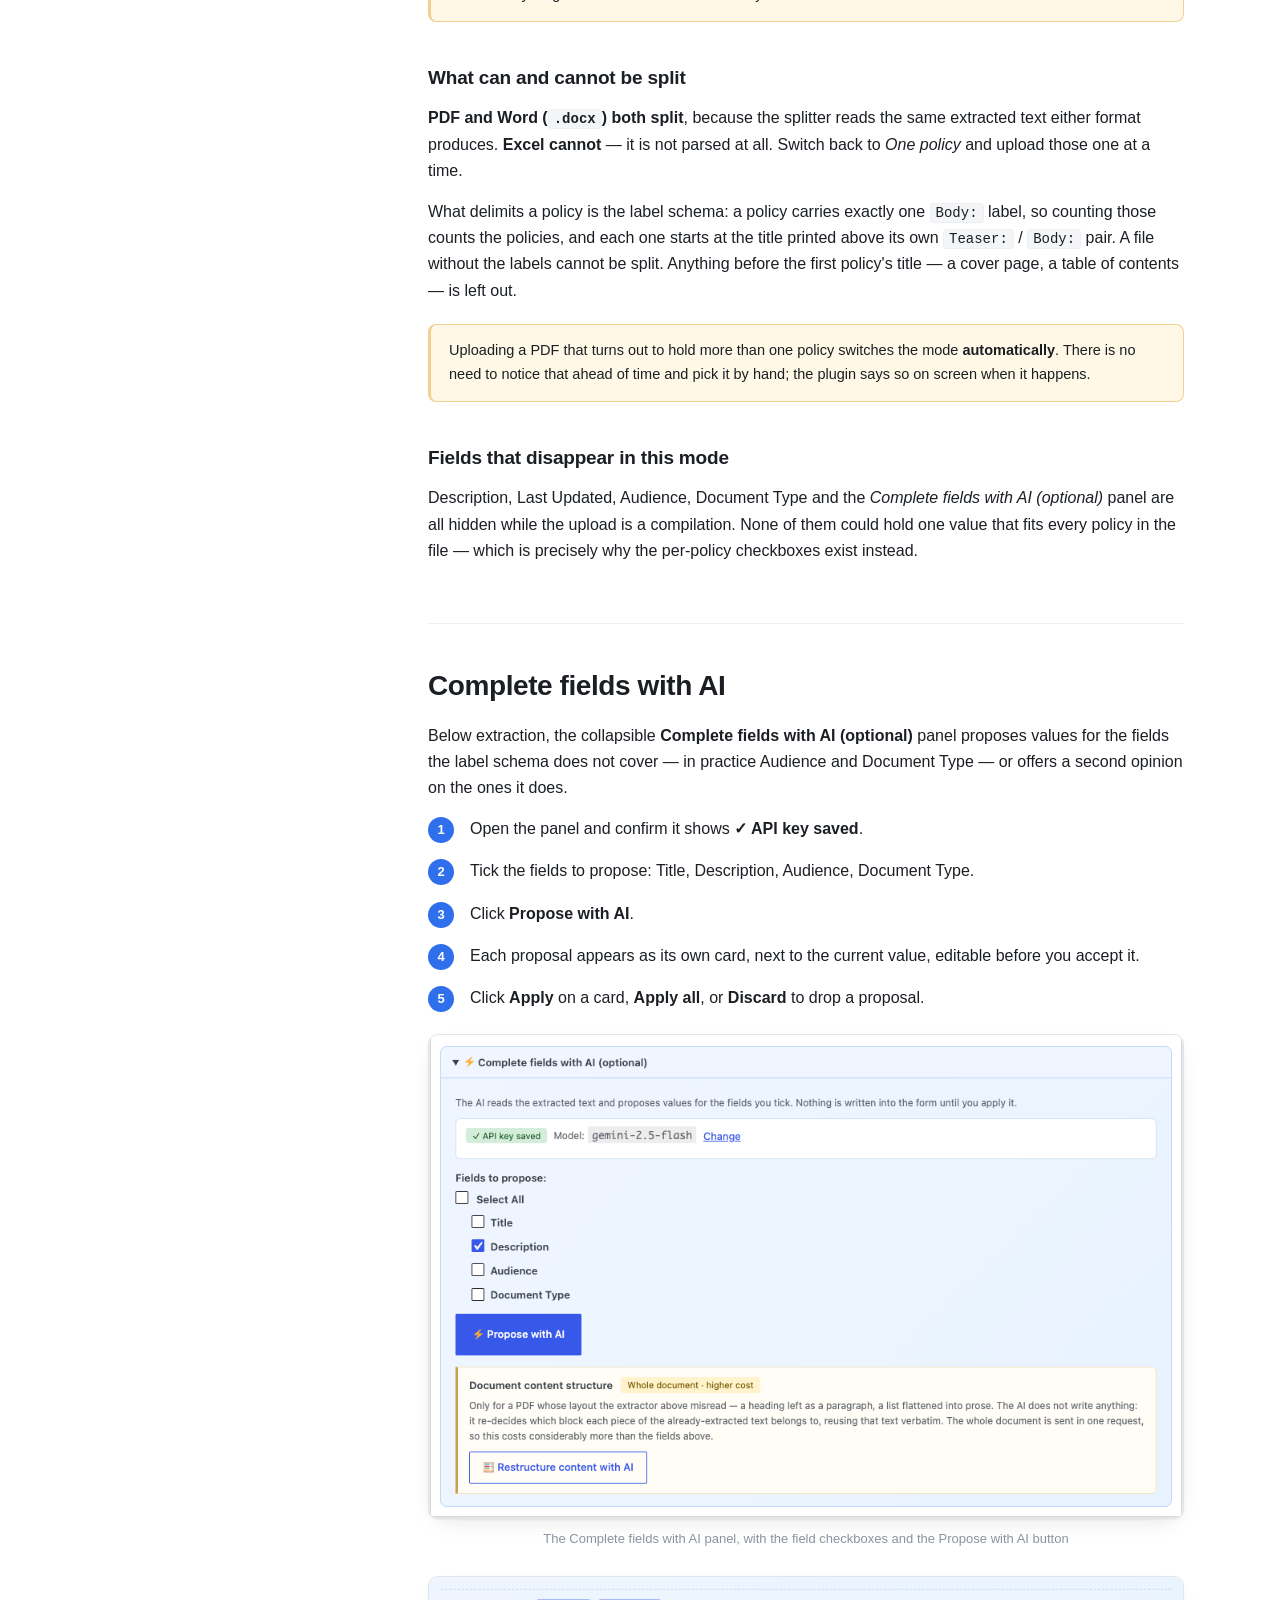
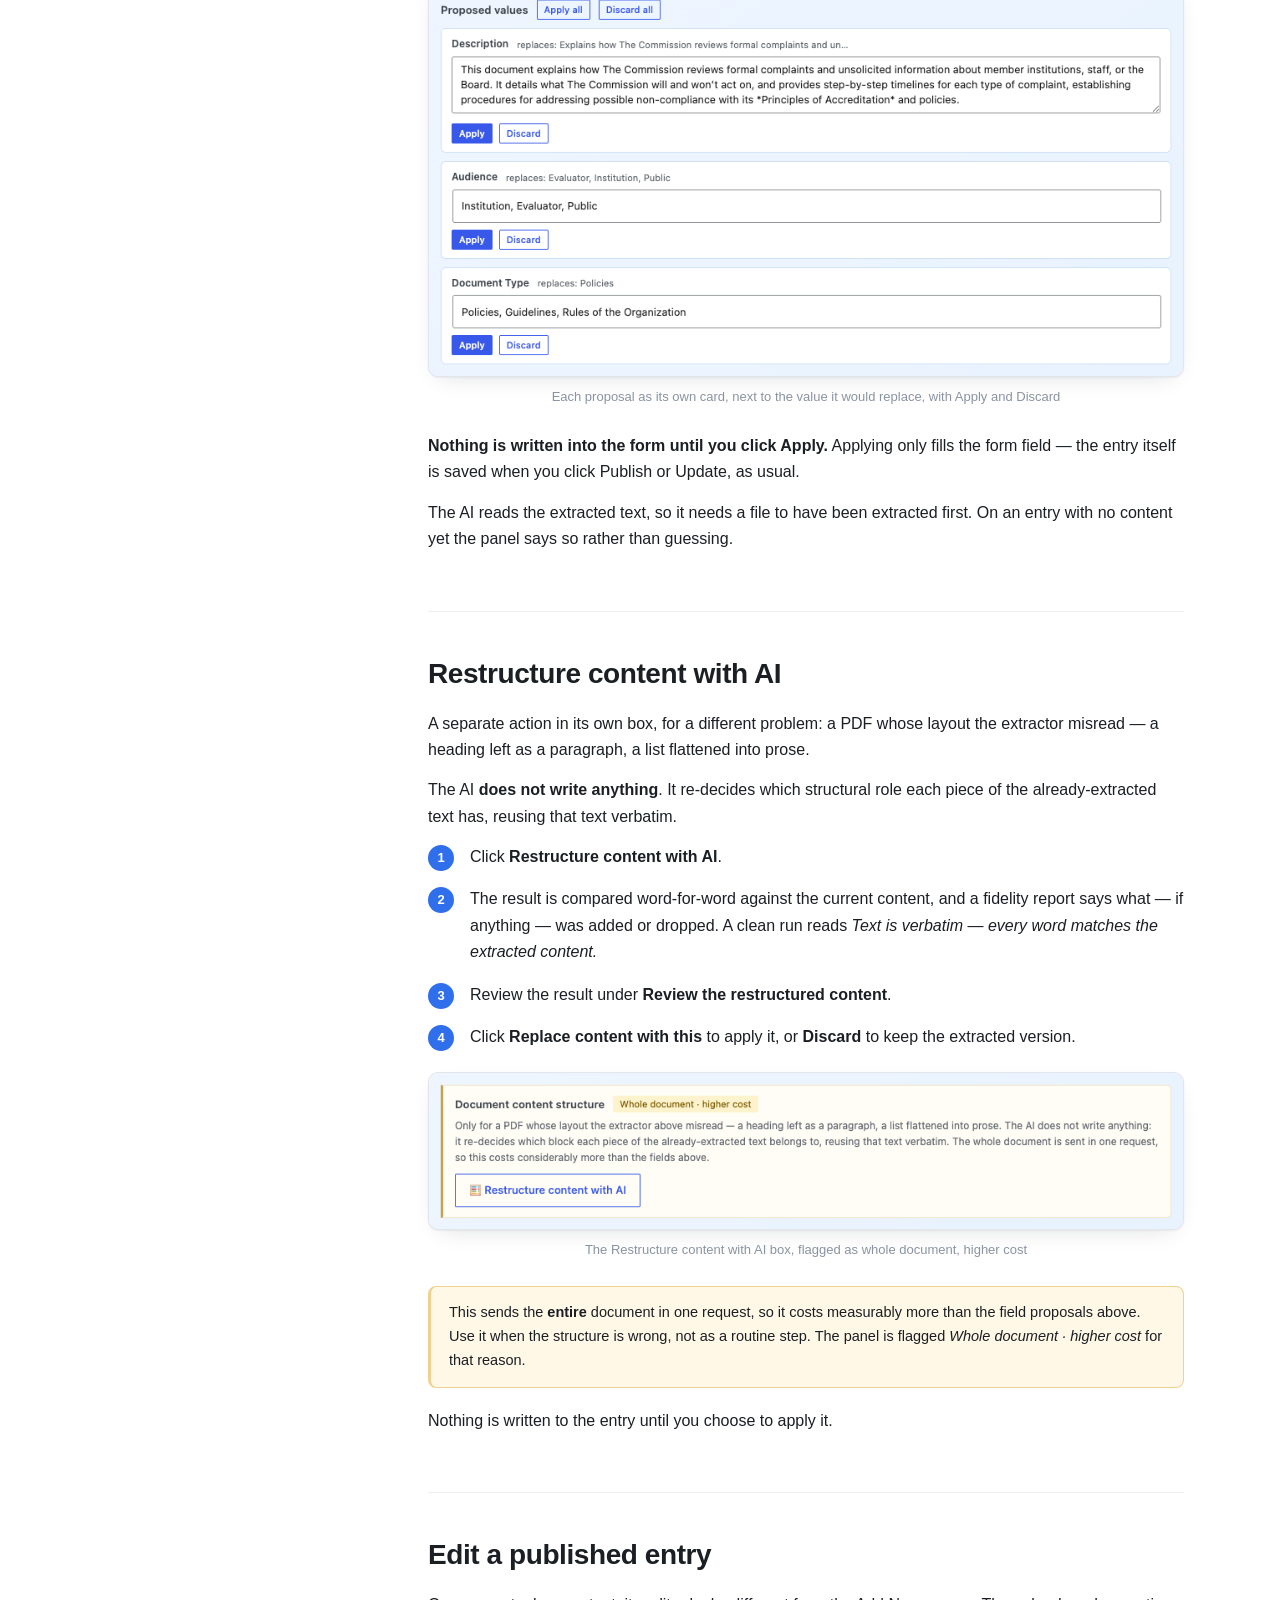
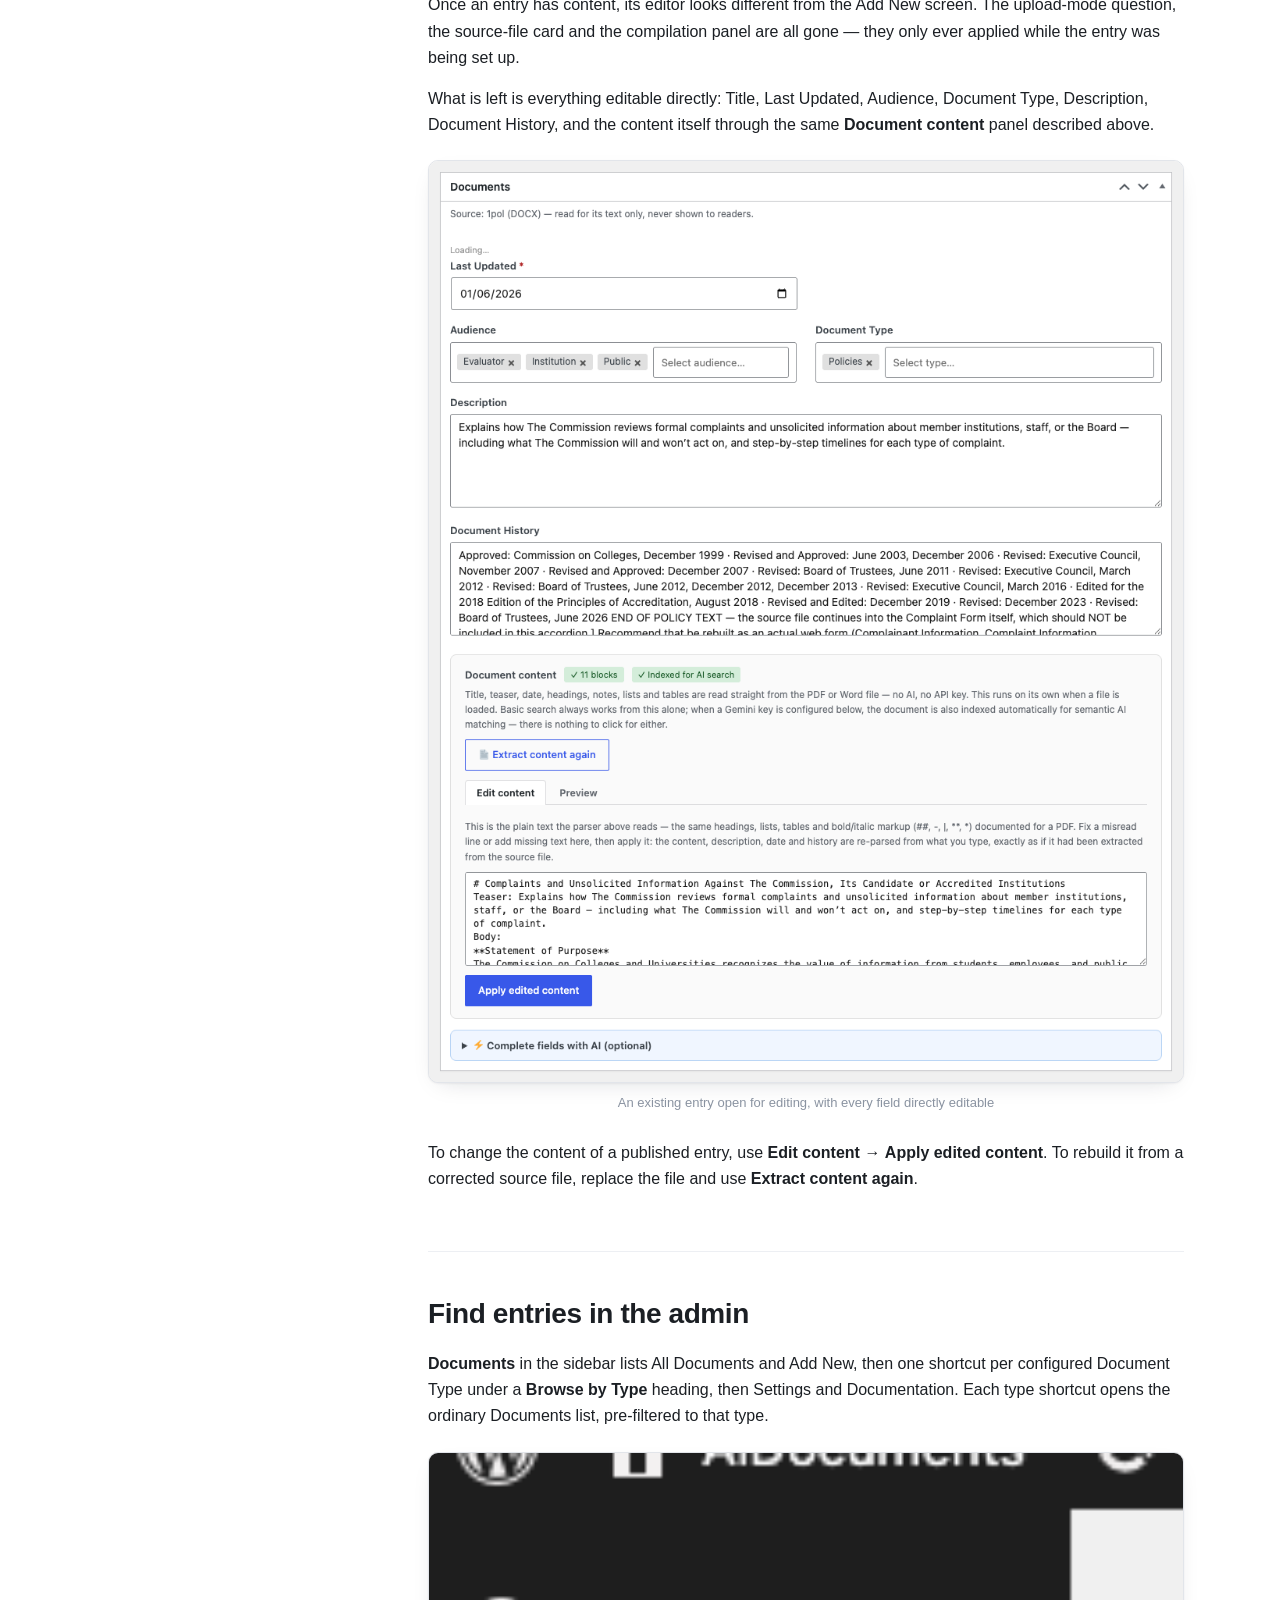
==== commit 020cfef4: "Drop the redundant "Fixed by Cirlot" note, regenerate docs to match Co-Authored-By: Claude Sonnet 5 " ====
--- a/docs/index.html
+++ b/docs/index.html
@@ -21,10 +21,10 @@
       <p class="aidoc-lede">Document library with AI-assisted metadata entry, semantic search, and a conversational document finder.</p>
       <p class="aidoc-meta">
         <span class="aidoc-chip">Version 1.2.0</span>
-        <span class="aidoc-chip aidoc-chip-quiet">Updated 20 August 2026</span>
+        <span class="aidoc-chip aidoc-chip-quiet">Updated 24 August 2026</span>
       </p>
       <div class="aidoc-hero-actions">
-        <a class="aidoc-btn aidoc-btn-primary" href="downloads/ai-documents-1.2.0.zip" download><span class="aidoc-btn-icon">↓</span> Download the plugin<small>ai-documents-1.2.0.zip · 1.9 MB</small></a>
+        <a class="aidoc-btn aidoc-btn-primary" href="downloads/ai-documents-1.2.0.zip" download><span class="aidoc-btn-icon">↓</span> Download the plugin<small>ai-documents-1.2.0.zip · 2 MB</small></a>
         <a class="aidoc-btn" href="#installation">Installation guide</a>
       </div>
     </div>
@@ -131,11 +131,9 @@
 <h3 id="ai">AI</h3>
 <p>The Gemini API key and the model, covered above. The key is stored as a WordPress option; the field shows <em>Saved — leave blank to keep it</em> once set, so re-saving other settings never clears it.</p>
 <h3 id="taxonomy">Taxonomy</h3>
-<p>Two lists, one term per line.</p>
-<p><strong>Audiences</strong> — who an entry is written for. Ships with <code>Institution</code>, <code>Evaluator</code>, <code>Public</code>.</p>
-<p><strong>Document Types</strong> — what kind of document it is. Ships with <code>Policies</code>, <code>Guidelines</code>, <code>Good Practices</code>, <code>Position Statements</code>, <code>Handbooks</code>, <code>Interpretation</code>, <code>Guides</code>, <code>Rules of the Organization</code>, <code>Forms and Templates</code>.</p>
-<figure class="aidoc-shot"><img src="assets/screenshots/settings-taxonomy.png" alt="The Taxonomy section, with the Audiences and Document Types lists" loading="lazy"><figcaption>The Taxonomy section, with the Audiences and Document Types lists</figcaption></figure>
-<p>Saving creates any term that does not exist yet. Removing a line from the list takes the type out of the pickers and the admin menu, but does not delete the term or unassign it from entries that already carry it.</p>
+<p><strong>Audiences</strong> — who an entry is written for, one per line. Ships with <code>Institution</code>, <code>Evaluator</code>, <code>Public</code>. Saving creates any term that does not exist yet. Removing a line from the list takes the audience out of the pickers and the admin menu, but does not delete the term or unassign it from entries that already carry it.</p>
+<p><strong>Document Types</strong> — what kind of document it is. Fixed to exactly four values: <code>Policies</code>, <code>Guidelines</code>, <code>Good Practices</code>, <code>Position Statements</code>. Unlike Audience, this list is not editable here or anywhere else in the plugin — every place a Document Type can be set (the document editor, the multi-document import, an AI proposal) only ever offers these four, and nothing in the plugin can create a fifth. This is deliberate: earlier versions allowed free-text types, which is how mistyped and AI-hallucinated terms ended up as real, selectable values.</p>
+<figure class="aidoc-shot"><img src="assets/screenshots/settings-taxonomy.png" alt="The Taxonomy section, with the Audiences list and the fixed Document Types" loading="lazy"><figcaption>The Taxonomy section, with the Audiences list and the fixed Document Types</figcaption></figure>
 <p>Each Document Type also becomes its own shortcut in the admin sidebar — see <a href="#find-entries-in-the-admin">Find entries in the admin</a>.</p>
 <h3 id="shortcodes">Shortcodes</h3>
 <p>A copy-to-clipboard reference of every shortcode and parameter, generated against your own configured types and audiences. The full reference is in <a href="#shortcode-reference">Shortcode reference</a> below.</p>
@@ -385,7 +383,7 @@
 </div>
 
 <footer class="aidoc-footer">
-  <p><strong>AI Documents</strong> 1.2.0 · documentation generated 20 August 2026</p>
+  <p><strong>AI Documents</strong> 1.2.0 · documentation generated 24 August 2026</p>
   <p class="aidoc-footnote">This page is generated from <code>docs/DOCUMENTATION.md</code> by <code>tools/build-docs.php</code>. Edit the Markdown, re-run <code>bash tools/build-docs.sh</code>, and this page, the plugin&rsquo;s own Documentation screen and the download below it all update together.</p>
 </footer>
 
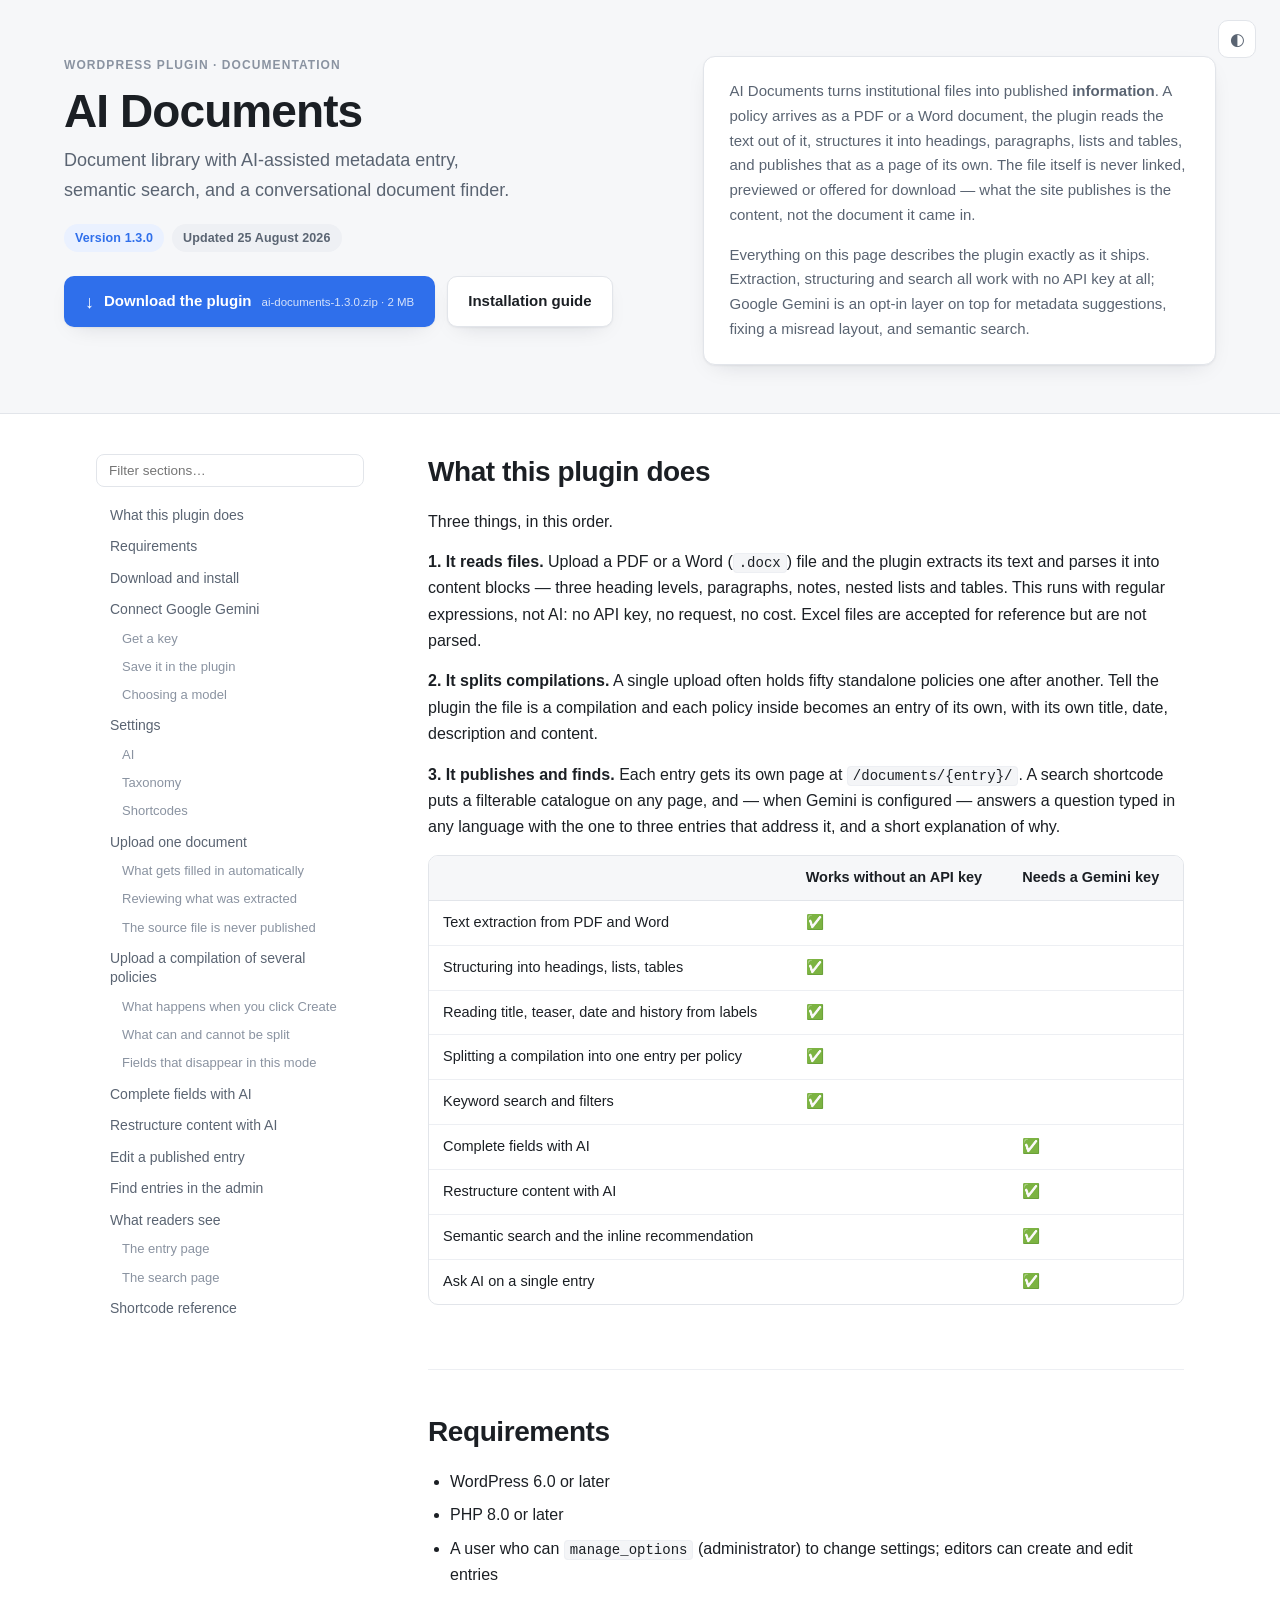
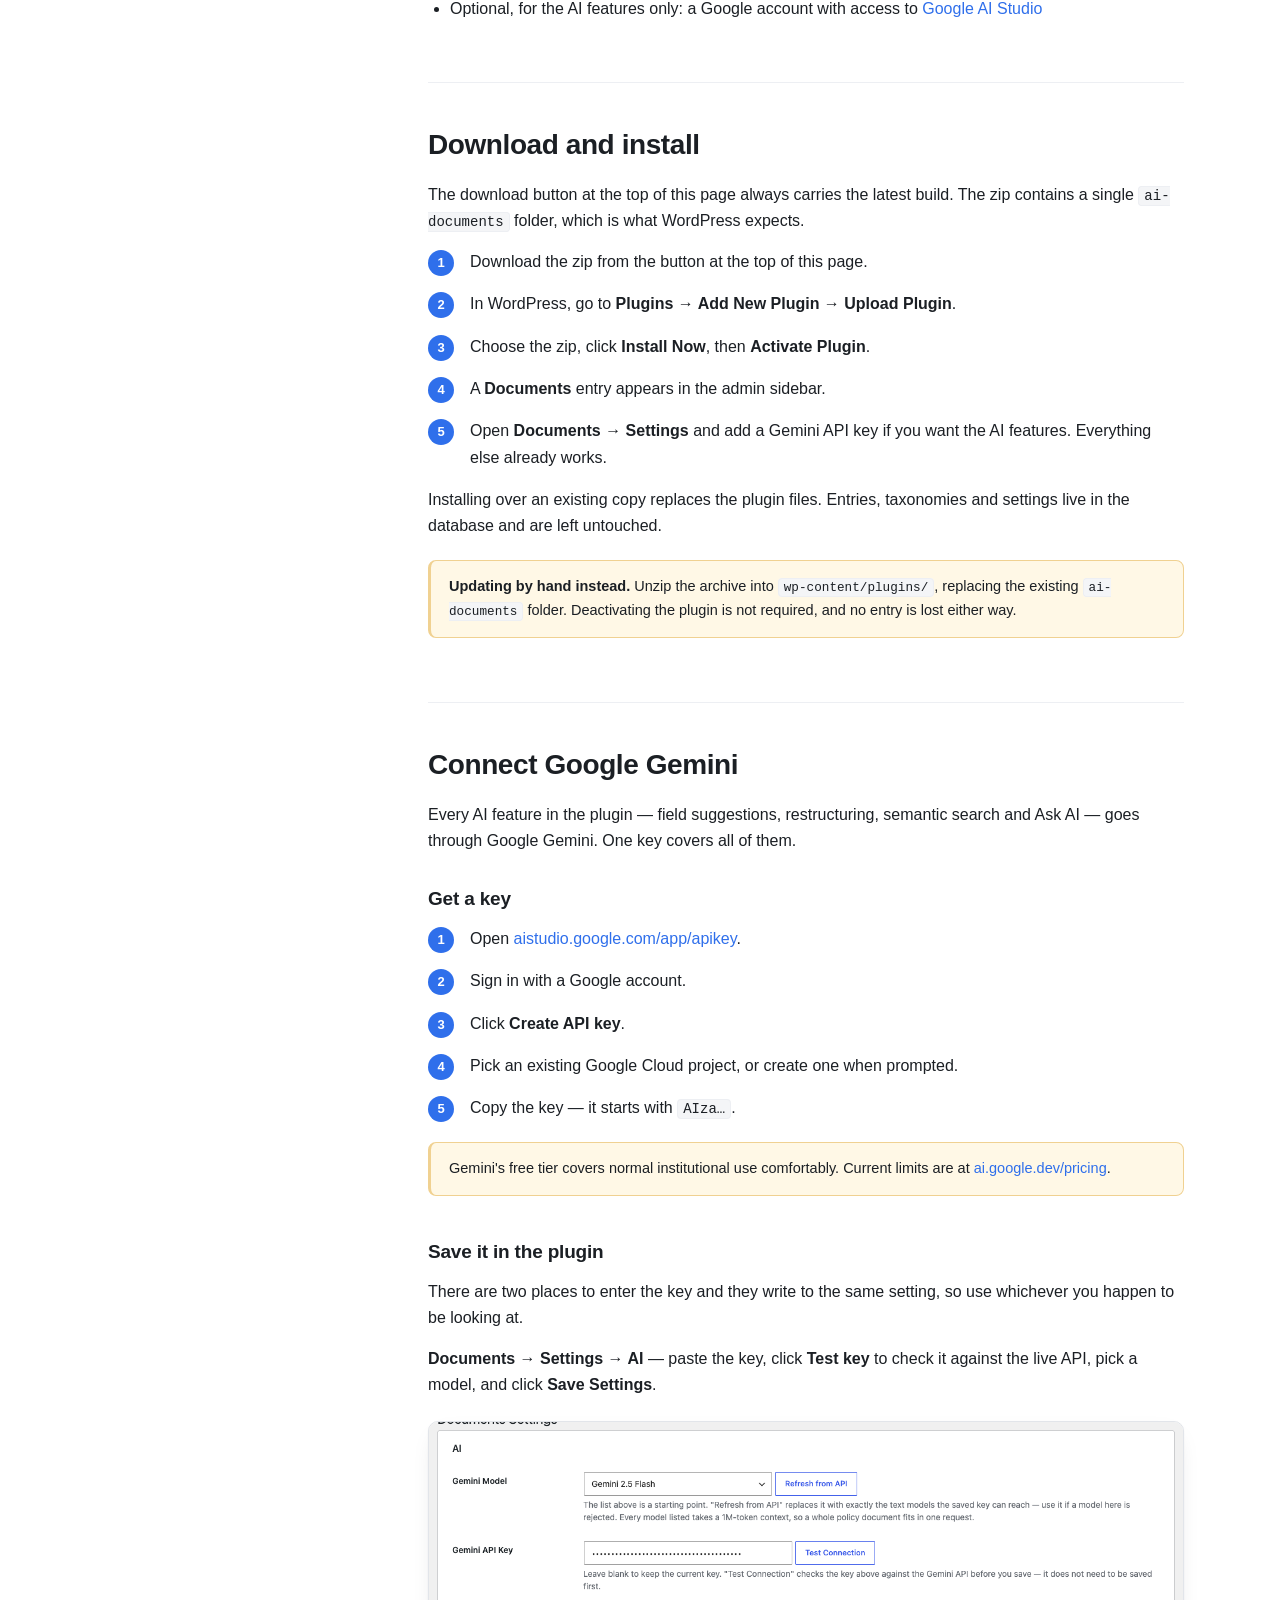
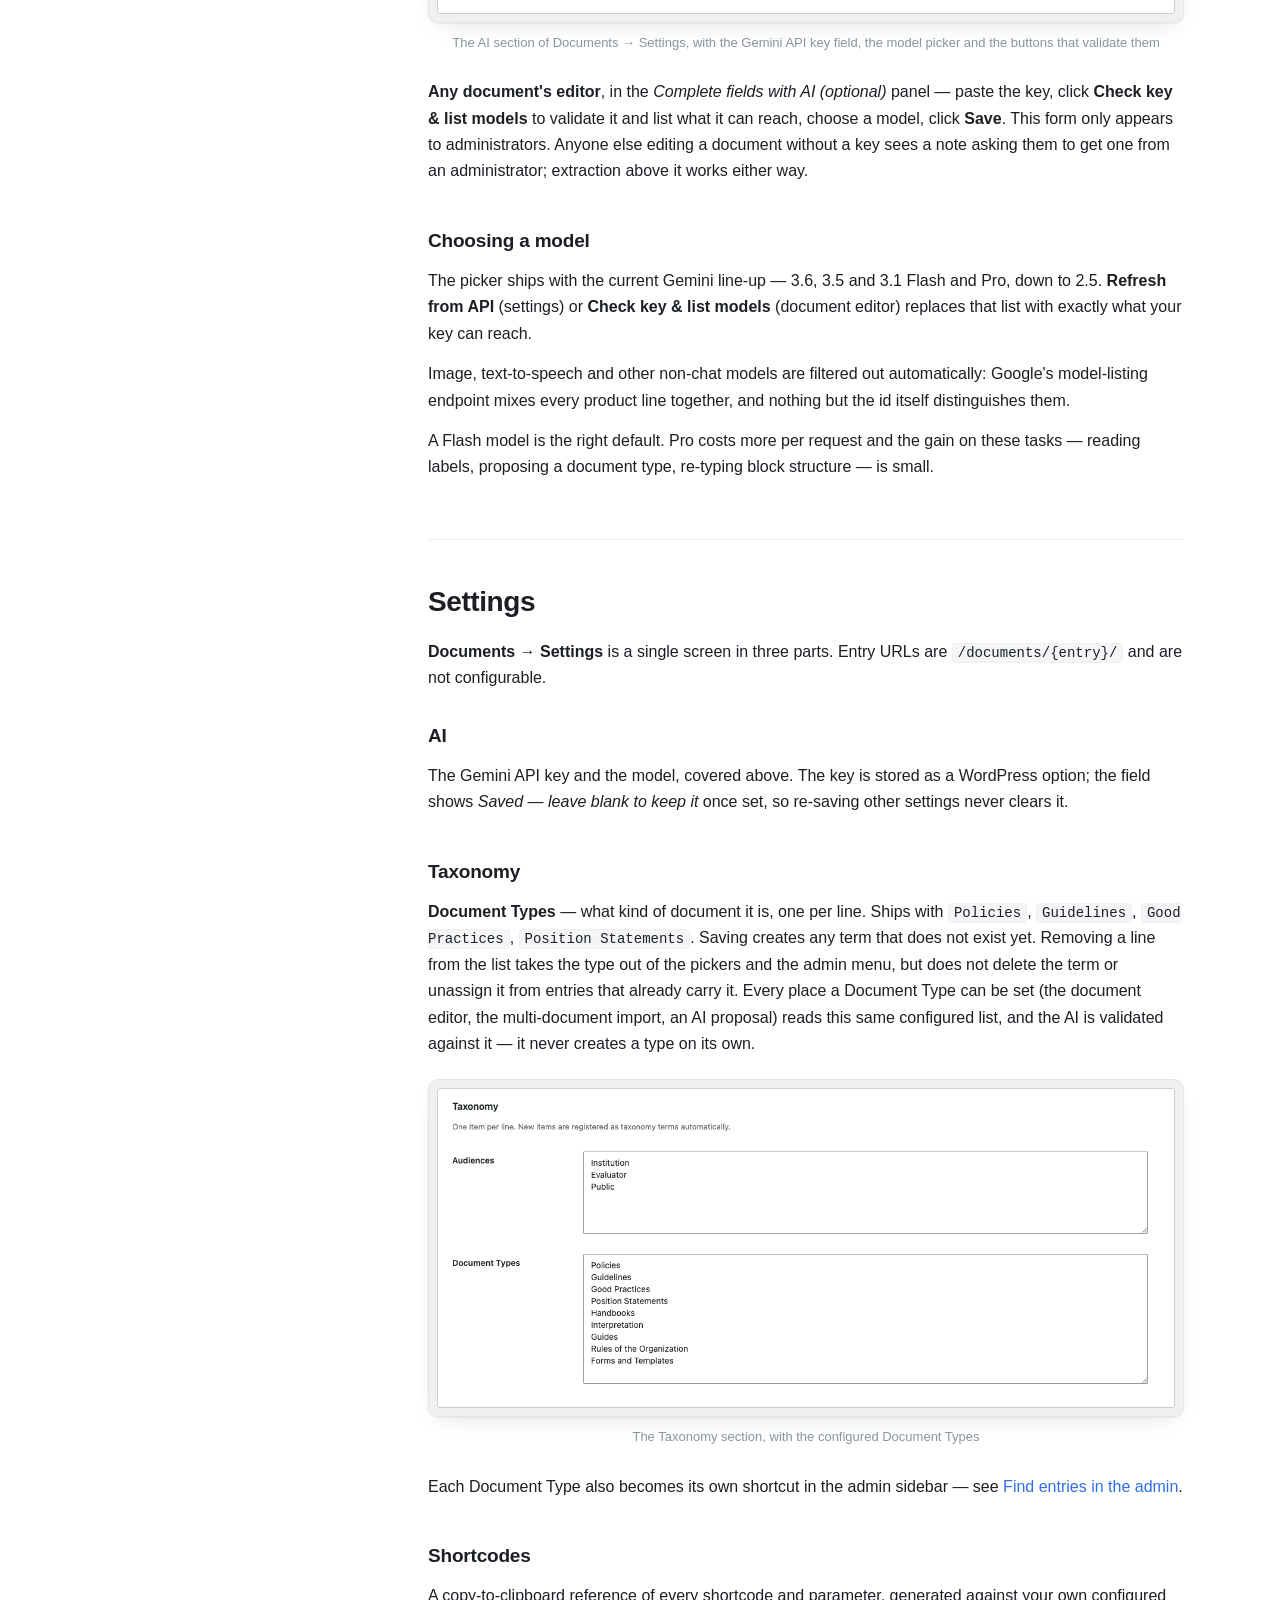
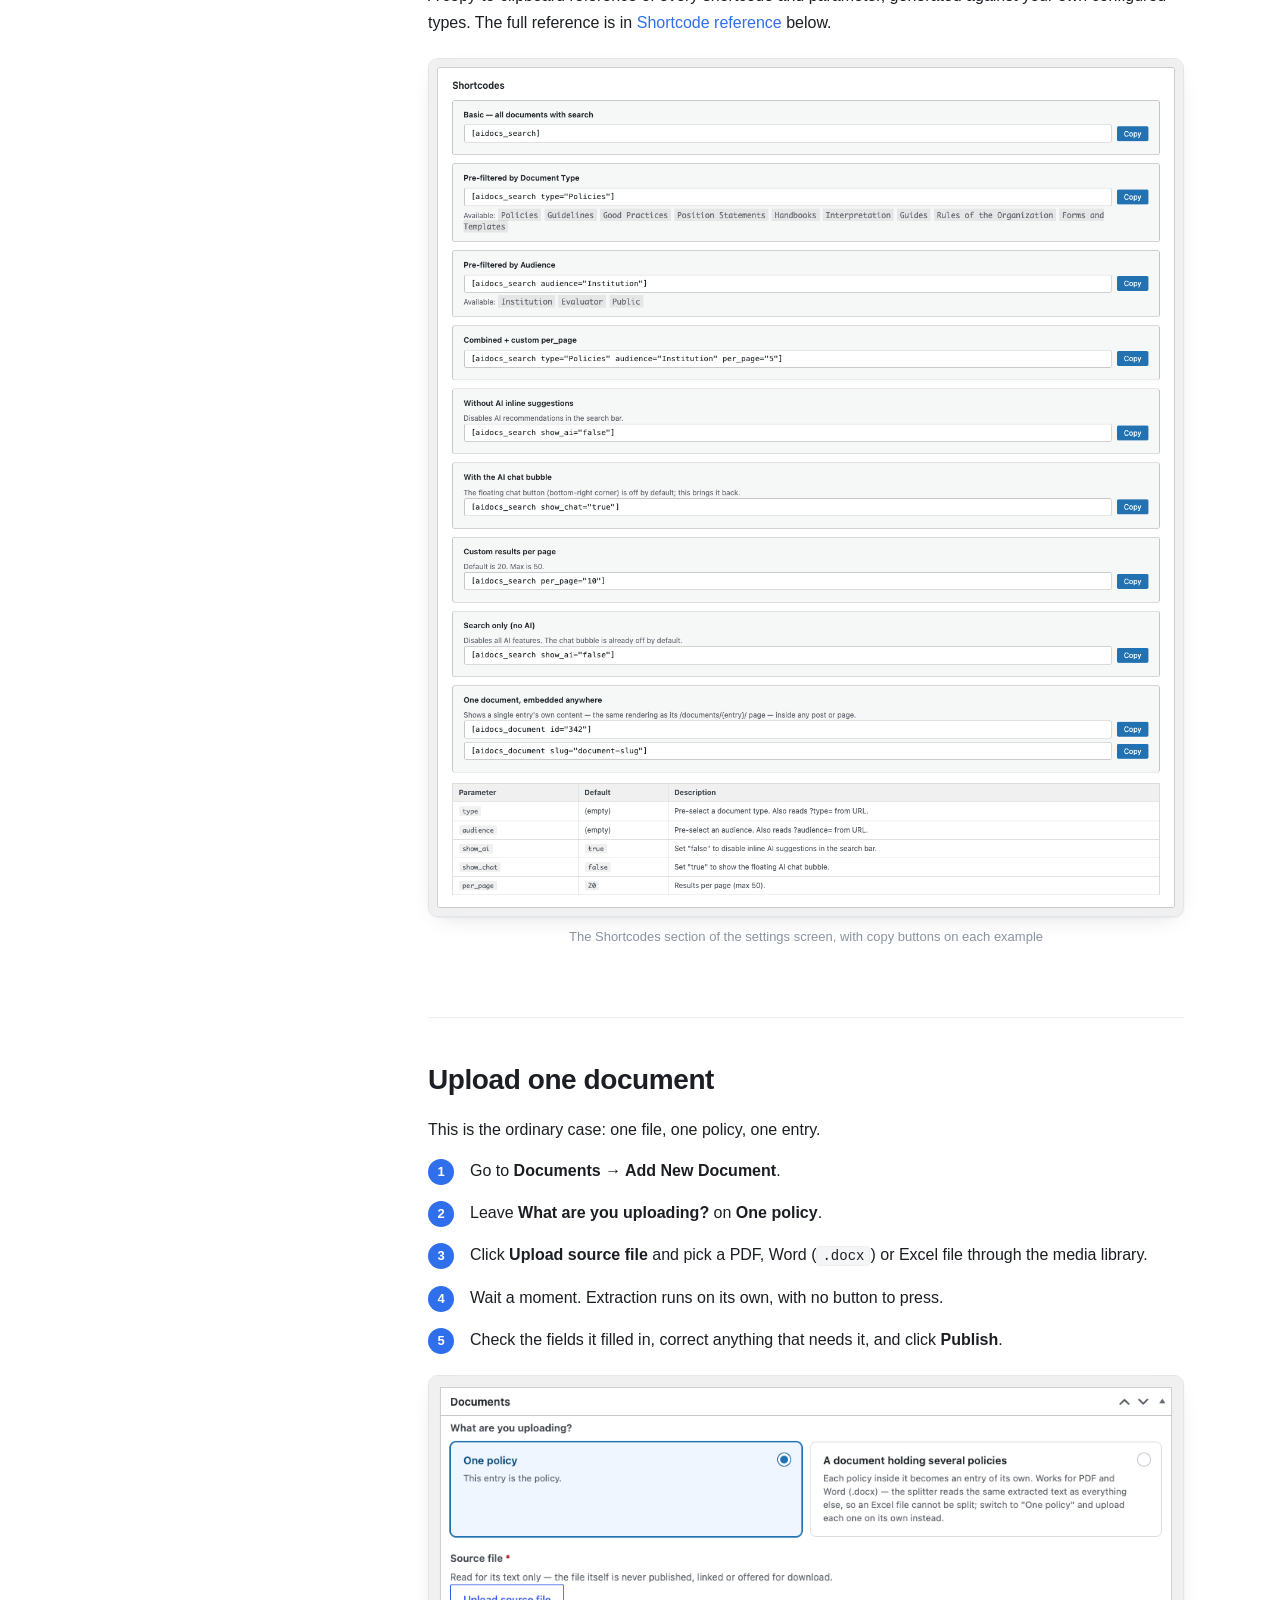
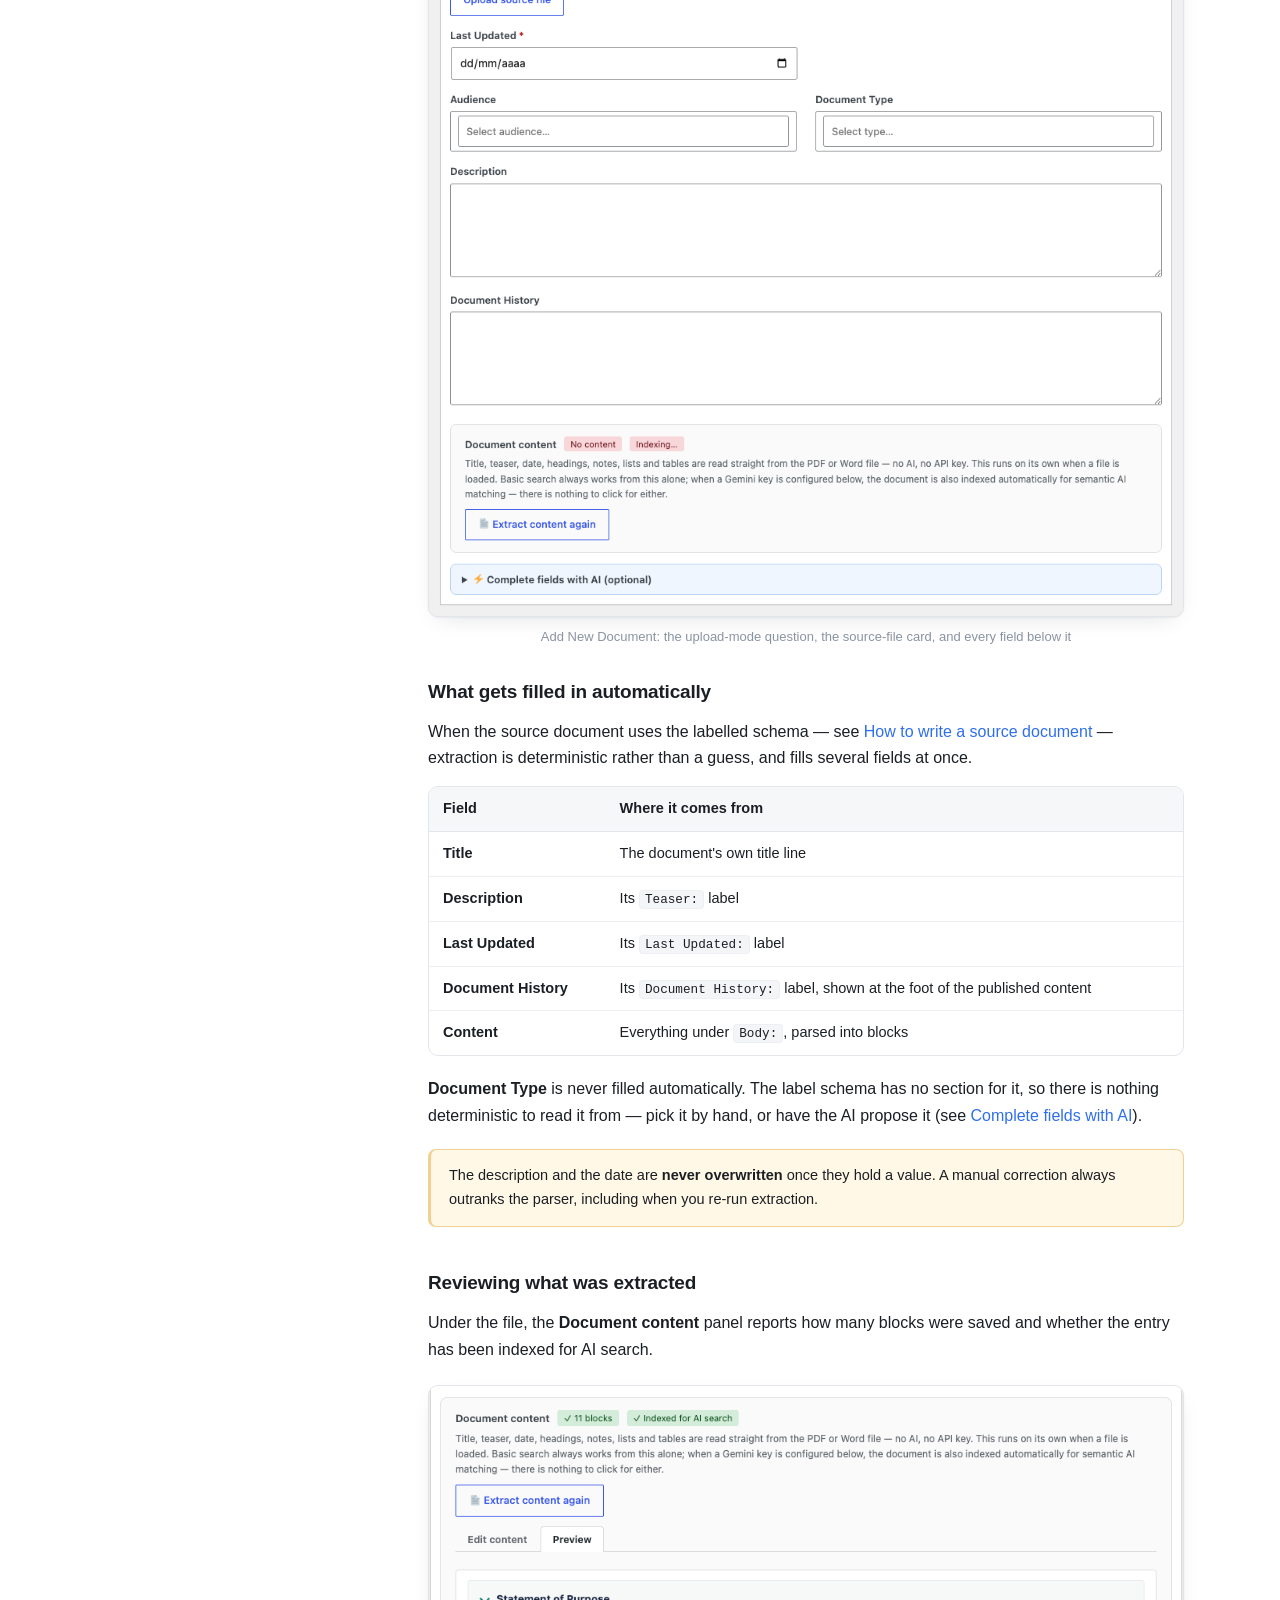
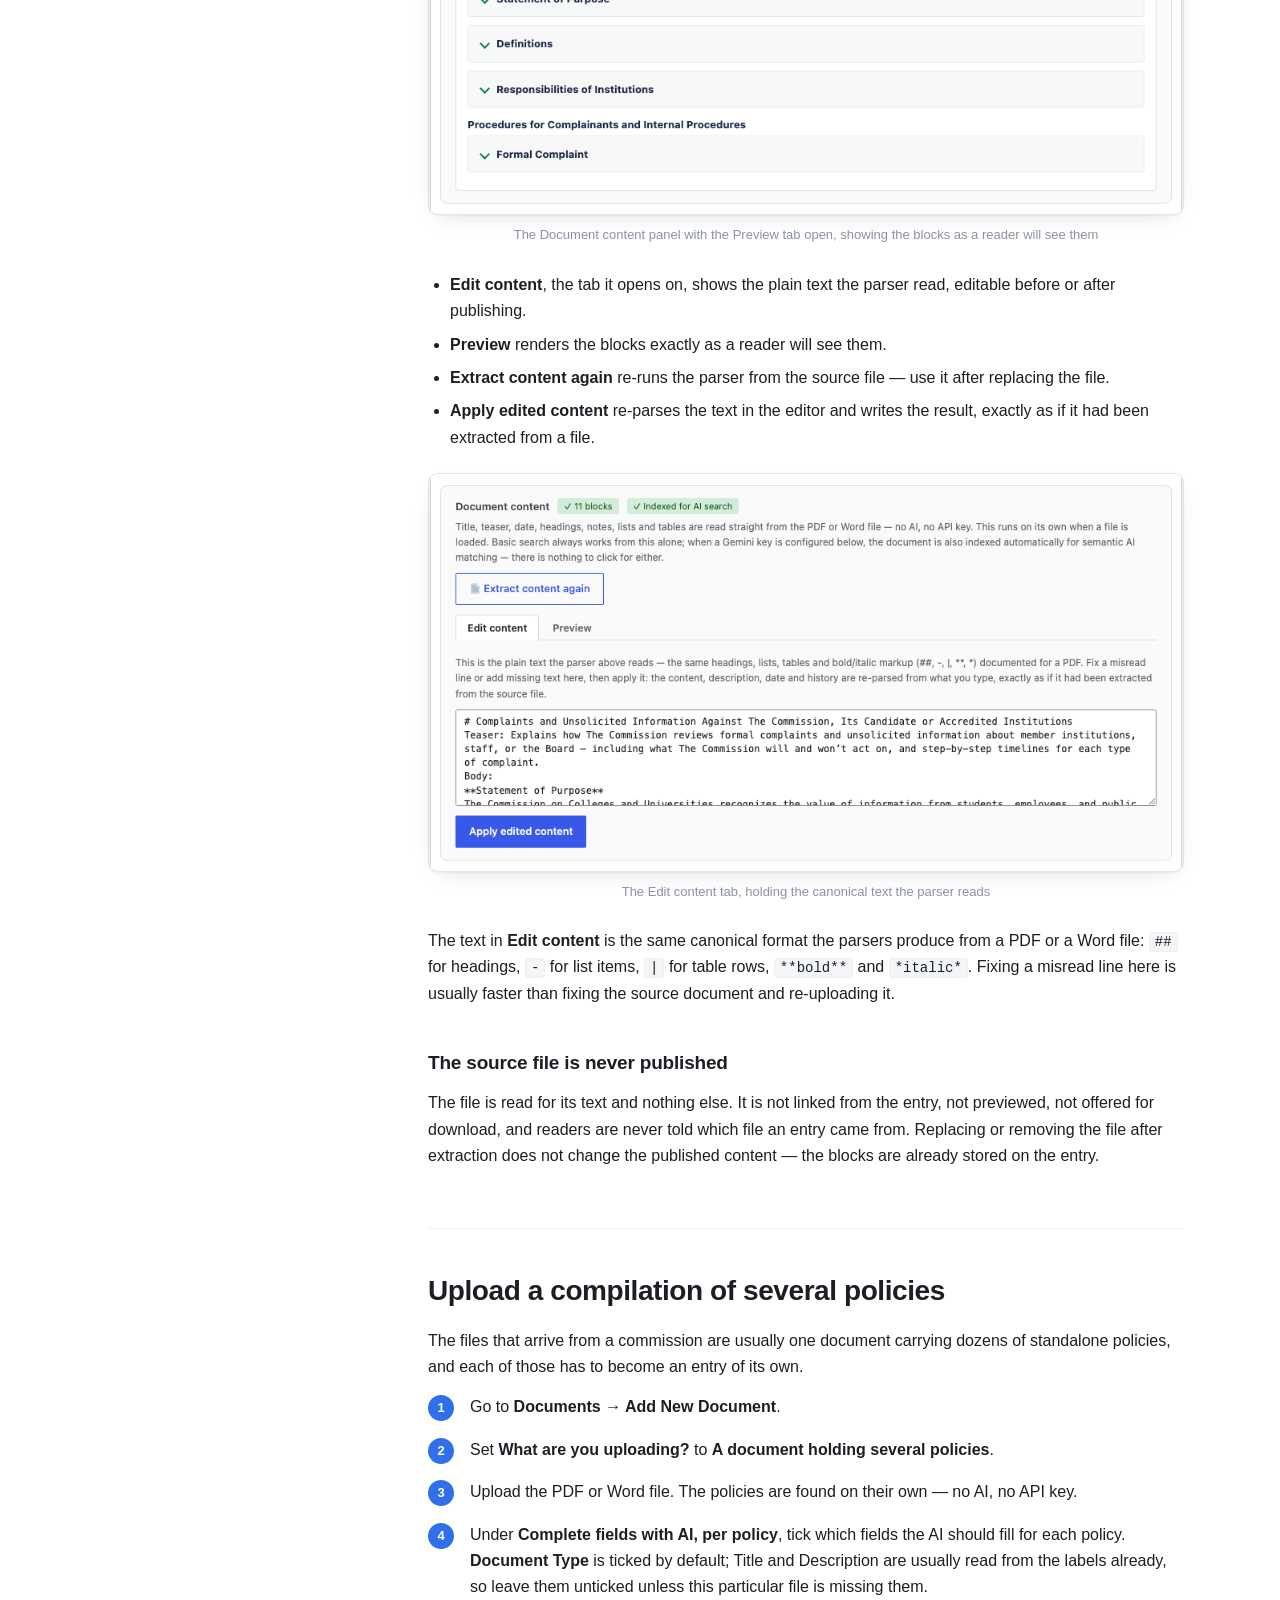
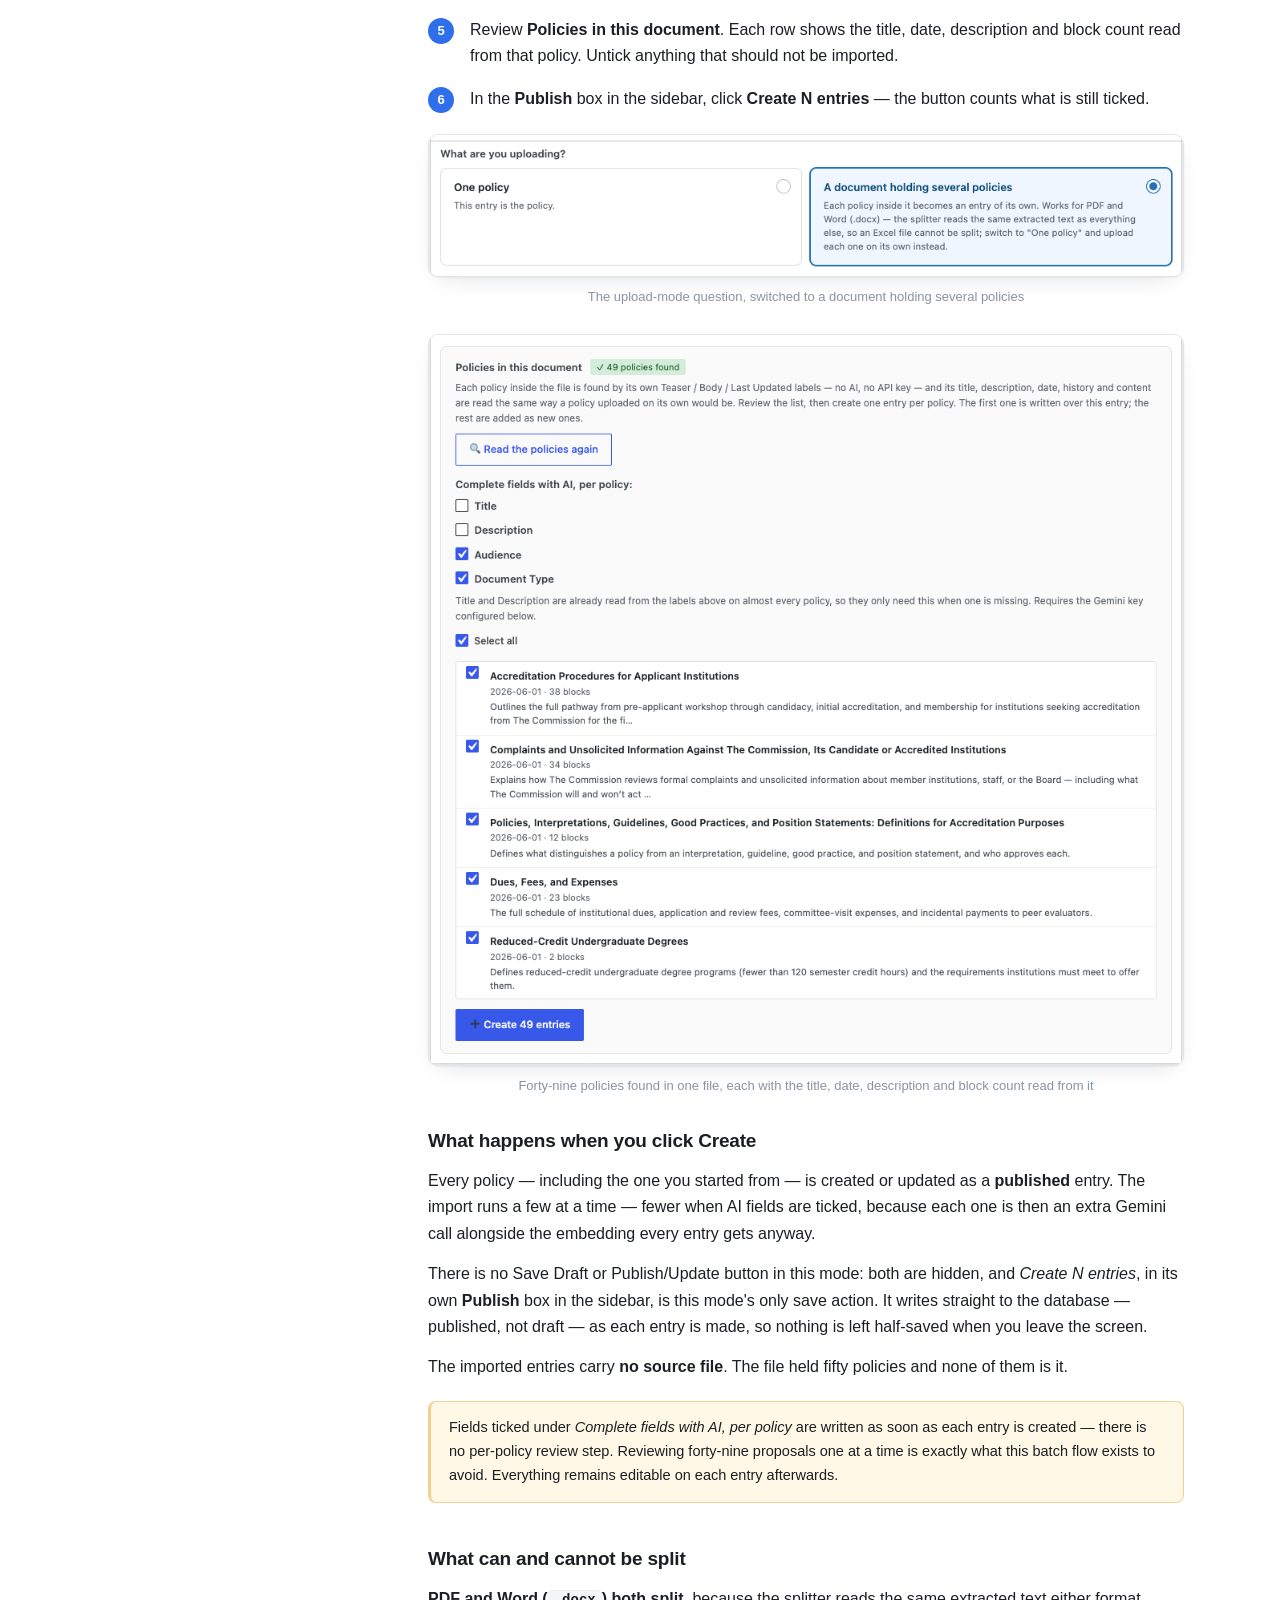
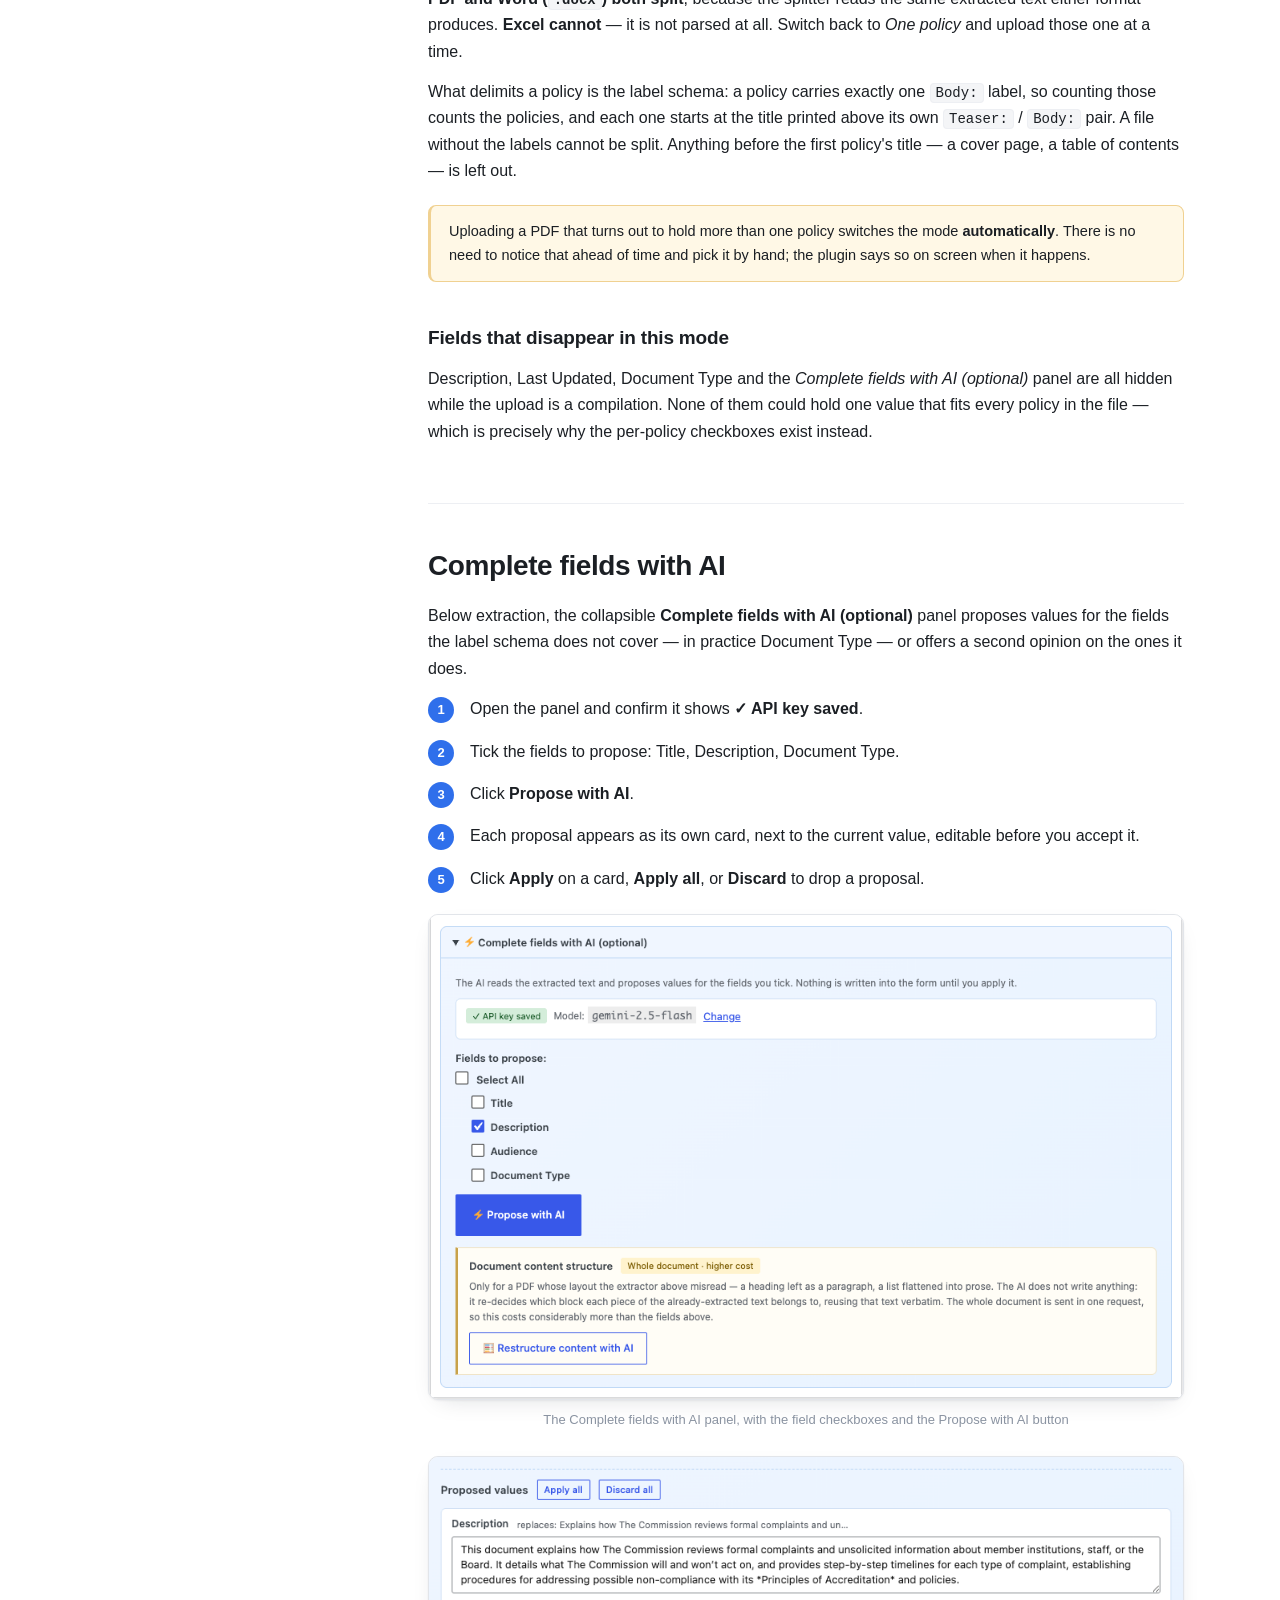
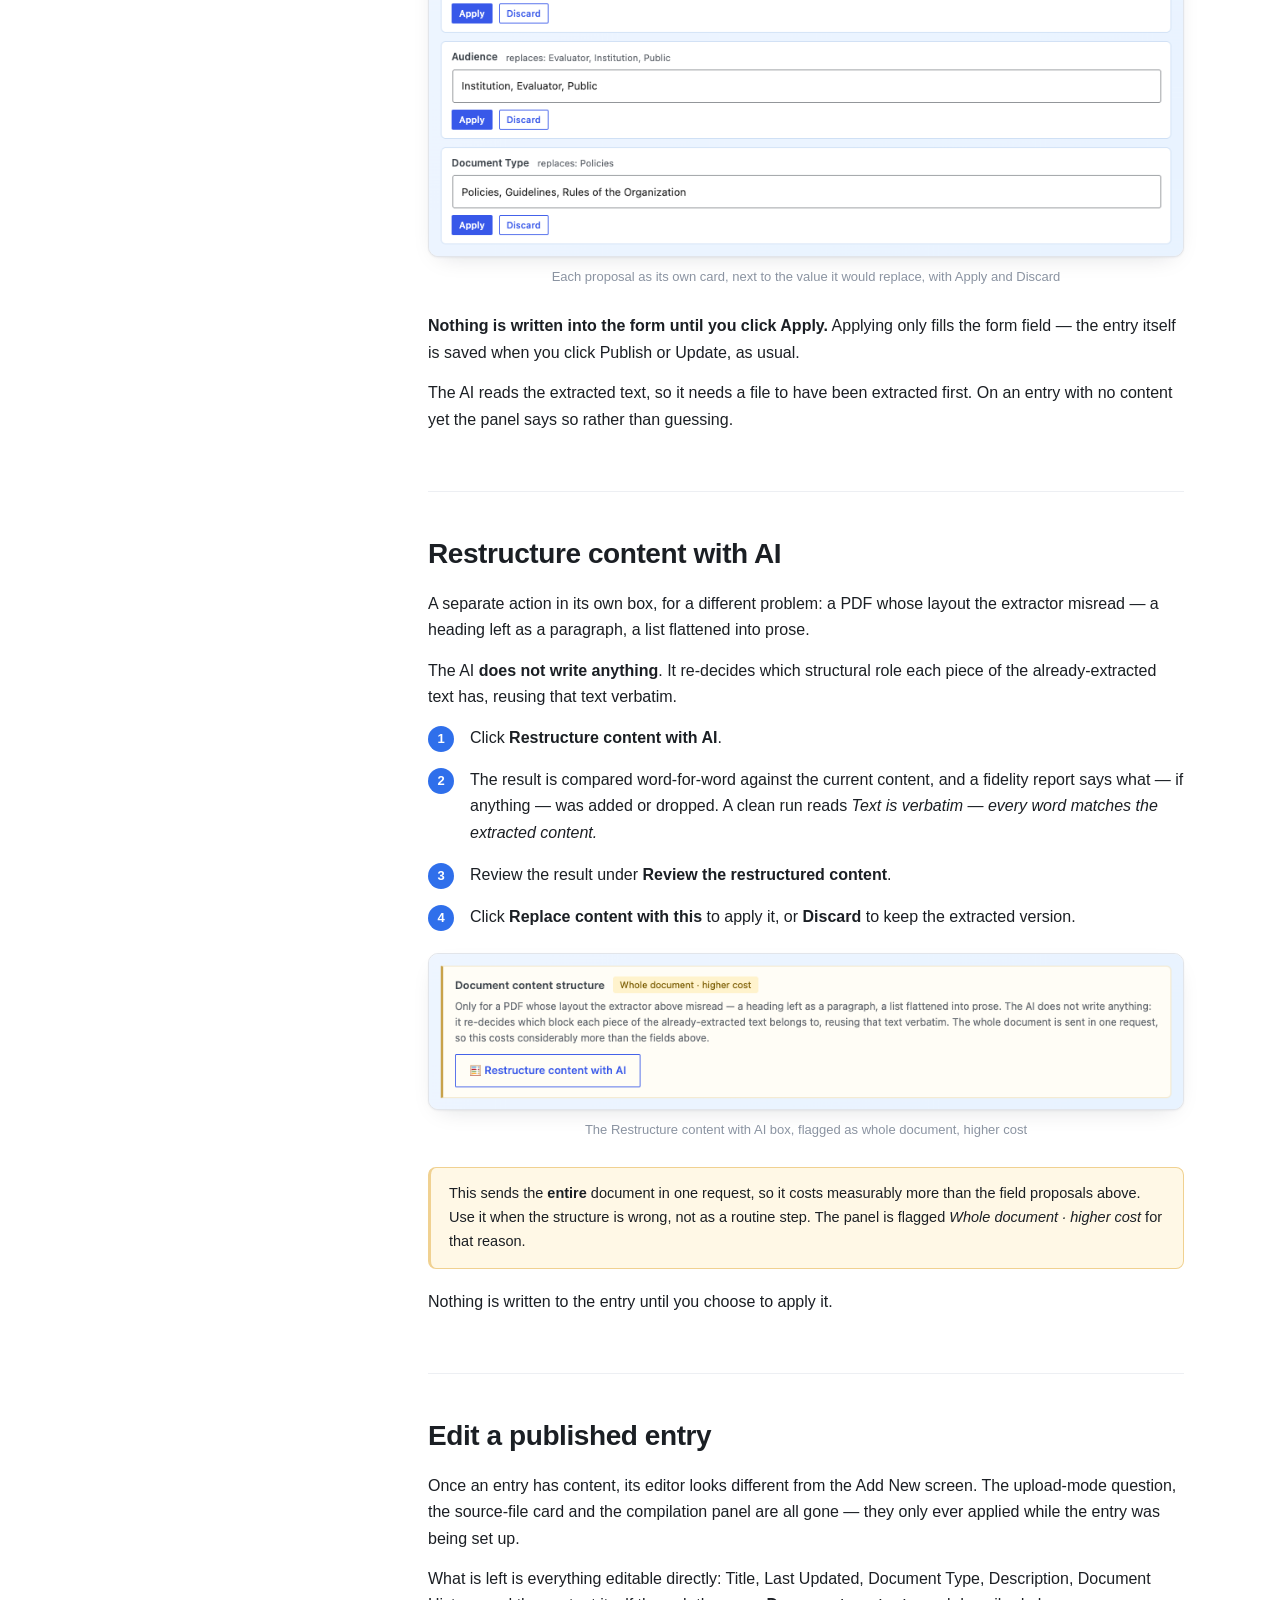
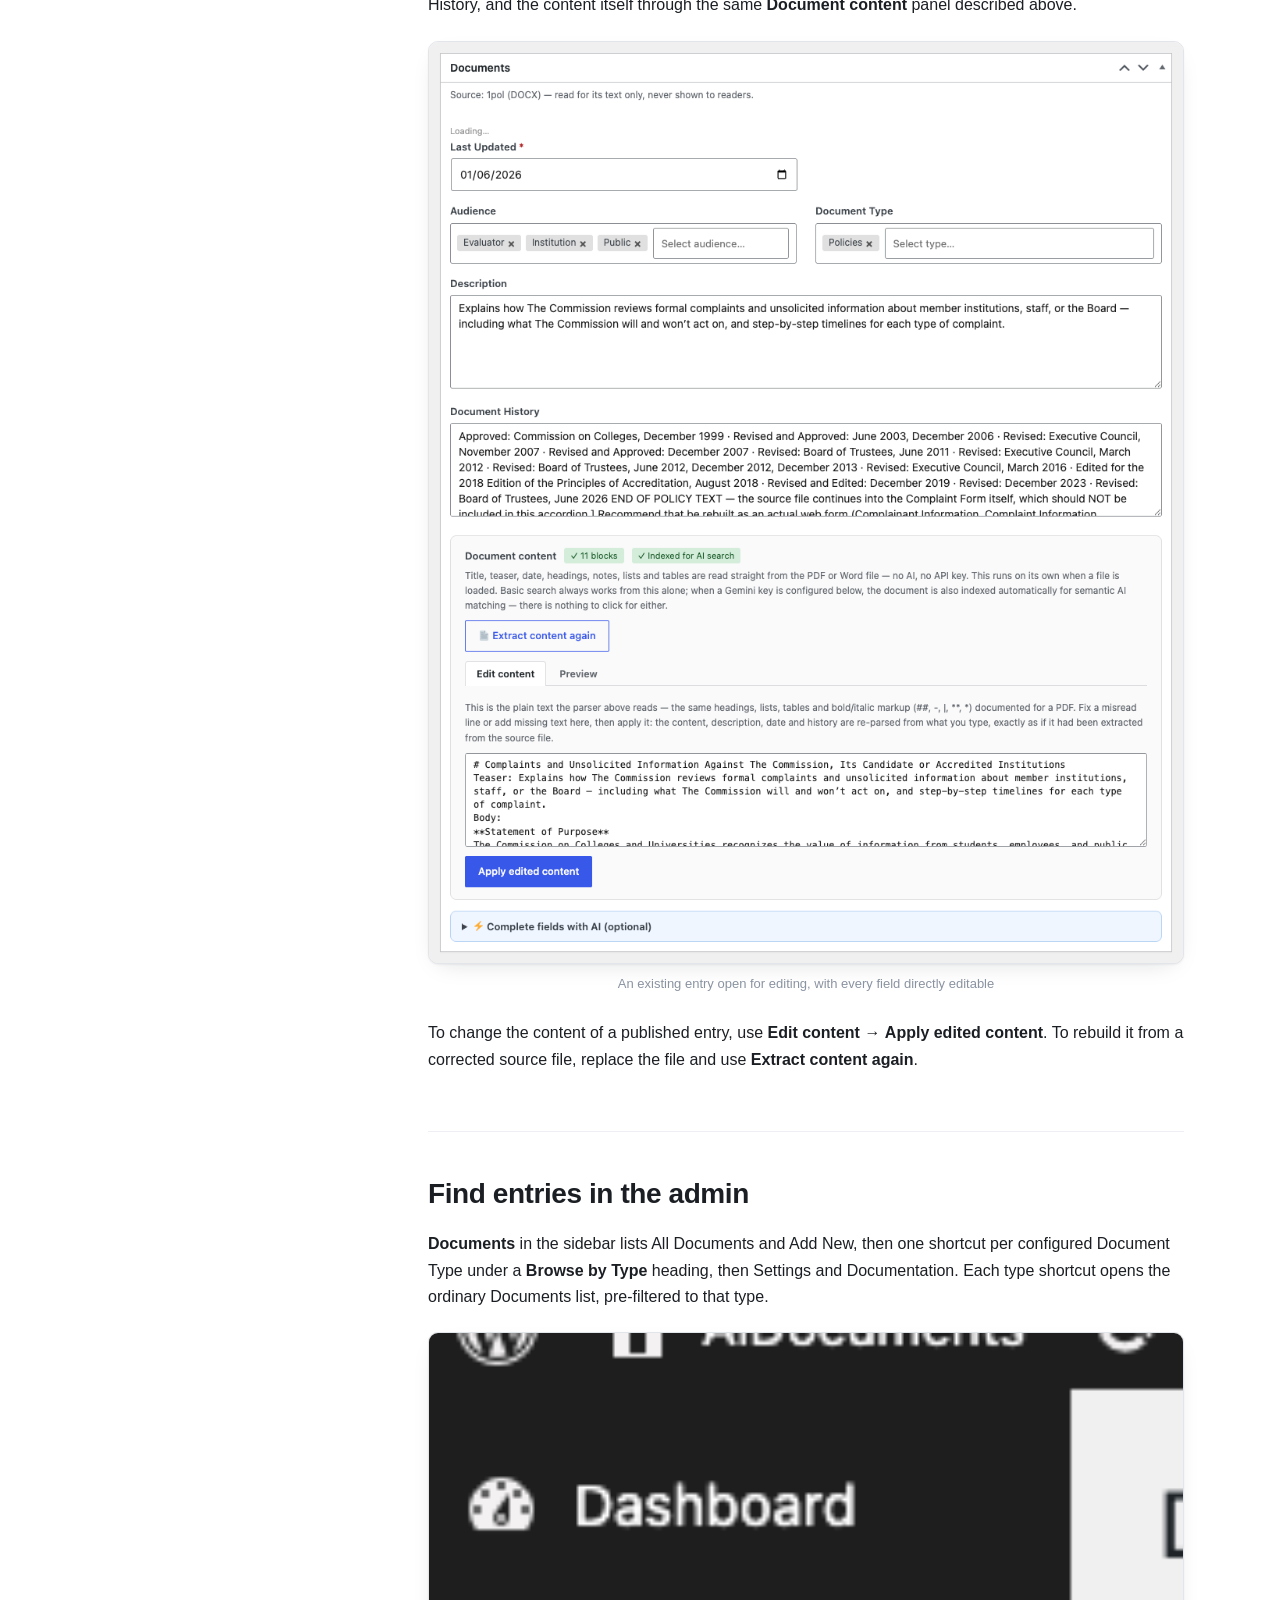
==== commit 22c8380a: "Remove the Audience feature, make Document Type admin-configurable again Audience (taxonomy, setting" ====
--- a/docs/index.html
+++ b/docs/index.html
@@ -3,7 +3,7 @@
 <head>
 <meta charset="utf-8">
 <meta name="viewport" content="width=device-width, initial-scale=1">
-<title>AI Documents — user manual — AI Documents 1.2.0</title>
+<title>AI Documents — user manual — AI Documents 1.3.0</title>
 <meta name="description" content="Document library with AI-assisted metadata entry, semantic search, and a conversational document finder.">
 <meta name="generator" content="tools/build-docs.php">
 <link rel="icon" href="data:image/svg+xml,<svg xmlns='http://www.w3.org/2000/svg' viewBox='0 0 32 32'><rect width='32' height='32' rx='7' fill='%232f6feb'/><path d='M9 8h9l5 5v11a2 2 0 0 1-2 2H9a2 2 0 0 1-2-2V10a2 2 0 0 1 2-2z' fill='white'/><path d='M18 8v5h5' fill='%23c7dbff'/></svg>">
@@ -20,11 +20,11 @@
       <h1>AI Documents</h1>
       <p class="aidoc-lede">Document library with AI-assisted metadata entry, semantic search, and a conversational document finder.</p>
       <p class="aidoc-meta">
-        <span class="aidoc-chip">Version 1.2.0</span>
-        <span class="aidoc-chip aidoc-chip-quiet">Updated 24 August 2026</span>
+        <span class="aidoc-chip">Version 1.3.0</span>
+        <span class="aidoc-chip aidoc-chip-quiet">Updated 25 August 2026</span>
       </p>
       <div class="aidoc-hero-actions">
-        <a class="aidoc-btn aidoc-btn-primary" href="downloads/ai-documents-1.2.0.zip" download><span class="aidoc-btn-icon">↓</span> Download the plugin<small>ai-documents-1.2.0.zip · 2 MB</small></a>
+        <a class="aidoc-btn aidoc-btn-primary" href="downloads/ai-documents-1.3.0.zip" download><span class="aidoc-btn-icon">↓</span> Download the plugin<small>ai-documents-1.3.0.zip · 2 MB</small></a>
         <a class="aidoc-btn" href="#installation">Installation guide</a>
       </div>
     </div>
@@ -123,7 +123,7 @@
 <h3 id="choosing-a-model">Choosing a model</h3>
 <p>The picker ships with the current Gemini line-up — 3.6, 3.5 and 3.1 Flash and Pro, down to 2.5. <strong>Refresh from API</strong> (settings) or <strong>Check key &amp; list models</strong> (document editor) replaces that list with exactly what your key can reach.</p>
 <p>Image, text-to-speech and other non-chat models are filtered out automatically: Google&#039;s model-listing endpoint mixes every product line together, and nothing but the id itself distinguishes them.</p>
-<p>A Flash model is the right default. Pro costs more per request and the gain on these tasks — reading labels, proposing an audience, re-typing block structure — is small.</p>
+<p>A Flash model is the right default. Pro costs more per request and the gain on these tasks — reading labels, proposing a document type, re-typing block structure — is small.</p>
 </section>
 <section class="aidoc-section" id="settings">
 <h2>Settings</h2>
@@ -131,12 +131,11 @@
 <h3 id="ai">AI</h3>
 <p>The Gemini API key and the model, covered above. The key is stored as a WordPress option; the field shows <em>Saved — leave blank to keep it</em> once set, so re-saving other settings never clears it.</p>
 <h3 id="taxonomy">Taxonomy</h3>
-<p><strong>Audiences</strong> — who an entry is written for, one per line. Ships with <code>Institution</code>, <code>Evaluator</code>, <code>Public</code>. Saving creates any term that does not exist yet. Removing a line from the list takes the audience out of the pickers and the admin menu, but does not delete the term or unassign it from entries that already carry it.</p>
-<p><strong>Document Types</strong> — what kind of document it is. Fixed to exactly four values: <code>Policies</code>, <code>Guidelines</code>, <code>Good Practices</code>, <code>Position Statements</code>. Unlike Audience, this list is not editable here or anywhere else in the plugin — every place a Document Type can be set (the document editor, the multi-document import, an AI proposal) only ever offers these four, and nothing in the plugin can create a fifth. This is deliberate: earlier versions allowed free-text types, which is how mistyped and AI-hallucinated terms ended up as real, selectable values.</p>
-<figure class="aidoc-shot"><img src="assets/screenshots/settings-taxonomy.png" alt="The Taxonomy section, with the Audiences list and the fixed Document Types" loading="lazy"><figcaption>The Taxonomy section, with the Audiences list and the fixed Document Types</figcaption></figure>
+<p><strong>Document Types</strong> — what kind of document it is, one per line. Ships with <code>Policies</code>, <code>Guidelines</code>, <code>Good Practices</code>, <code>Position Statements</code>. Saving creates any term that does not exist yet. Removing a line from the list takes the type out of the pickers and the admin menu, but does not delete the term or unassign it from entries that already carry it. Every place a Document Type can be set (the document editor, the multi-document import, an AI proposal) reads this same configured list, and the AI is validated against it — it never creates a type on its own.</p>
+<figure class="aidoc-shot"><img src="assets/screenshots/settings-taxonomy.png" alt="The Taxonomy section, with the configured Document Types" loading="lazy"><figcaption>The Taxonomy section, with the configured Document Types</figcaption></figure>
 <p>Each Document Type also becomes its own shortcut in the admin sidebar — see <a href="#find-entries-in-the-admin">Find entries in the admin</a>.</p>
 <h3 id="shortcodes">Shortcodes</h3>
-<p>A copy-to-clipboard reference of every shortcode and parameter, generated against your own configured types and audiences. The full reference is in <a href="#shortcode-reference">Shortcode reference</a> below.</p>
+<p>A copy-to-clipboard reference of every shortcode and parameter, generated against your own configured types. The full reference is in <a href="#shortcode-reference">Shortcode reference</a> below.</p>
 <figure class="aidoc-shot"><img src="assets/screenshots/settings-shortcodes.png" alt="The Shortcodes section of the settings screen, with copy buttons on each example" loading="lazy"><figcaption>The Shortcodes section of the settings screen, with copy buttons on each example</figcaption></figure>
 </section>
 <section class="aidoc-section" id="upload-one-document">
@@ -161,7 +160,7 @@
 <tr><td><strong>Document History</strong></td><td>Its <code>Document History:</code> label, shown at the foot of the published content</td></tr>
 <tr><td><strong>Content</strong></td><td>Everything under <code>Body:</code>, parsed into blocks</td></tr>
 </tbody></table></div>
-<p><strong>Audience</strong> and <strong>Document Type</strong> are never filled automatically. The label schema has no section for either, so there is nothing deterministic to read them from — pick them by hand, or have the AI propose them (see <a href="#complete-fields-with-ai">Complete fields with AI</a>).</p>
+<p><strong>Document Type</strong> is never filled automatically. The label schema has no section for it, so there is nothing deterministic to read it from — pick it by hand, or have the AI propose it (see <a href="#complete-fields-with-ai">Complete fields with AI</a>).</p>
 <blockquote class="aidoc-note"><p>The description and the date are <strong>never overwritten</strong> once they hold a value. A manual correction always outranks the parser, including when you re-run extraction.</p>
 </blockquote>
 <h3 id="reviewing-what-was-extracted">Reviewing what was extracted</h3>
@@ -185,7 +184,7 @@
 <li>Go to <strong>Documents → Add New Document</strong>.</li>
 <li>Set <strong>What are you uploading?</strong> to <strong>A document holding several policies</strong>.</li>
 <li>Upload the PDF or Word file. The policies are found on their own — no AI, no API key.</li>
-<li>Under <strong>Complete fields with AI, per policy</strong>, tick which fields the AI should fill for each policy. <strong>Audience</strong> and <strong>Document Type</strong> are ticked by default; Title and Description are usually read from the labels already, so leave them unticked unless this particular file is missing them.</li>
+<li>Under <strong>Complete fields with AI, per policy</strong>, tick which fields the AI should fill for each policy. <strong>Document Type</strong> is ticked by default; Title and Description are usually read from the labels already, so leave them unticked unless this particular file is missing them.</li>
 <li>Review <strong>Policies in this document</strong>. Each row shows the title, date, description and block count read from that policy. Untick anything that should not be imported.</li>
 <li>In the <strong>Publish</strong> box in the sidebar, click <strong>Create N entries</strong> — the button counts what is still ticked.</li>
 </ol>
@@ -203,14 +202,14 @@
 <blockquote class="aidoc-note"><p>Uploading a PDF that turns out to hold more than one policy switches the mode <strong>automatically</strong>. There is no need to notice that ahead of time and pick it by hand; the plugin says so on screen when it happens.</p>
 </blockquote>
 <h3 id="fields-that-disappear-in-this-mode">Fields that disappear in this mode</h3>
-<p>Description, Last Updated, Audience, Document Type and the <em>Complete fields with AI (optional)</em> panel are all hidden while the upload is a compilation. None of them could hold one value that fits every policy in the file — which is precisely why the per-policy checkboxes exist instead.</p>
+<p>Description, Last Updated, Document Type and the <em>Complete fields with AI (optional)</em> panel are all hidden while the upload is a compilation. None of them could hold one value that fits every policy in the file — which is precisely why the per-policy checkboxes exist instead.</p>
 </section>
 <section class="aidoc-section" id="complete-fields-with-ai">
 <h2>Complete fields with AI</h2>
-<p>Below extraction, the collapsible <strong>Complete fields with AI (optional)</strong> panel proposes values for the fields the label schema does not cover — in practice Audience and Document Type — or offers a second opinion on the ones it does.</p>
+<p>Below extraction, the collapsible <strong>Complete fields with AI (optional)</strong> panel proposes values for the fields the label schema does not cover — in practice Document Type — or offers a second opinion on the ones it does.</p>
 <ol class="aidoc-steps">
 <li>Open the panel and confirm it shows <strong>✓ API key saved</strong>.</li>
-<li>Tick the fields to propose: Title, Description, Audience, Document Type.</li>
+<li>Tick the fields to propose: Title, Description, Document Type.</li>
 <li>Click <strong>Propose with AI</strong>.</li>
 <li>Each proposal appears as its own card, next to the current value, editable before you accept it.</li>
 <li>Click <strong>Apply</strong> on a card, <strong>Apply all</strong>, or <strong>Discard</strong> to drop a proposal.</li>
@@ -238,7 +237,7 @@
 <section class="aidoc-section" id="edit-a-published-entry">
 <h2>Edit a published entry</h2>
 <p>Once an entry has content, its editor looks different from the Add New screen. The upload-mode question, the source-file card and the compilation panel are all gone — they only ever applied while the entry was being set up.</p>
-<p>What is left is everything editable directly: Title, Last Updated, Audience, Document Type, Description, Document History, and the content itself through the same <strong>Document content</strong> panel described above.</p>
+<p>What is left is everything editable directly: Title, Last Updated, Document Type, Description, Document History, and the content itself through the same <strong>Document content</strong> panel described above.</p>
 <figure class="aidoc-shot"><img src="assets/screenshots/edit-existing.png" alt="An existing entry open for editing, with every field directly editable" loading="lazy"><figcaption>An existing entry open for editing, with every field directly editable</figcaption></figure>
 <p>To change the content of a published entry, use <strong>Edit content</strong> → <strong>Apply edited content</strong>. To rebuild it from a corrected source file, replace the file and use <strong>Extract content again</strong>.</p>
 </section>
@@ -248,14 +247,13 @@
 <figure class="aidoc-shot"><img src="assets/screenshots/admin-menu.png" alt="The Documents submenu, with the Browse by Type group between Add New and Settings" loading="lazy"><figcaption>The Documents submenu, with the Browse by Type group between Add New and Settings</figcaption></figure>
 <p>The list itself also carries a <strong>Type</strong> dropdown next to the Published/Draft/Trash tabs and the search box. It is an independent filter, not a replacement for those: picking a type narrows whichever status tab or search is already active, the same way WordPress&#039;s own date filter does.</p>
 <figure class="aidoc-shot"><img src="assets/screenshots/documents-list.png" alt="The Documents list, with the Type dropdown beside the status tabs" loading="lazy"><figcaption>The Documents list, with the Type dropdown beside the status tabs</figcaption></figure>
-<p>Audience has no equivalent shortcut or dropdown yet.</p>
 </section>
 <section class="aidoc-section" id="what-readers-see">
 <h2>What readers see</h2>
 <h3 id="the-entry-page">The entry page</h3>
 <p>Every entry has its own URL, <code>/documents/{entry}/</code>, rendered inside your theme&#039;s header and footer:</p>
 <ul>
-<li>audience and type tags, and the description</li>
+<li>a type tag, and the description</li>
 <li>a metadata grid</li>
 <li>a table of contents, when the content has more than one section</li>
 <li>the content itself, as collapsible sections</li>
@@ -268,7 +266,7 @@
 <p>The catalogue lives wherever you place the <code>[aidocs_search]</code> shortcode.</p>
 <ul>
 <li><strong>Keyword field</strong> — type in any language. After roughly 600 ms of no typing, and only with a Gemini key configured, the AI answers in that same language and surfaces the one to three entries that address the question, each with a <strong>View details</strong> button. Without a key, the field still runs a plain WordPress keyword search.</li>
-<li><strong>Audience</strong> and <strong>Document Type</strong> dropdowns narrow the results.</li>
+<li>A <strong>Document Type</strong> tab bar narrows the results.</li>
 <li><strong>×</strong> clears the field and reloads the full catalogue.</li>
 <li><strong>Search</strong> runs a keyword search and shows the full results list.</li>
 <li>Pagination, 20 results per page by default.</li>
@@ -290,19 +288,17 @@
 <thead><tr><th>Parameter</th><th>Default</th><th>Accepts</th><th>What it does</th></tr></thead>
 <tbody>
 <tr><td><code>type</code></td><td><em>(empty)</em></td><td>A Document Type name</td><td>Pre-selects that type in the filter. Matched case-insensitively against the configured types; an unknown value is ignored rather than showing nothing.</td></tr>
-<tr><td><code>audience</code></td><td><em>(empty)</em></td><td>An Audience name</td><td>Pre-selects that audience, same matching rules.</td></tr>
 <tr><td><code>per_page</code></td><td><code>20</code></td><td><code>1</code>–<code>50</code></td><td>Results per page. Values outside the range are clamped, not rejected.</td></tr>
 <tr><td><code>show_ai</code></td><td><code>true</code></td><td><code>true</code> / <code>false</code></td><td><code>false</code> turns off the inline AI recommendation in the keyword field. Keyword search and filters still work.</td></tr>
 <tr><td><code>show_chat</code></td><td><code>false</code></td><td><code>true</code> / <code>false</code></td><td><code>true</code> brings back the floating AI chat bubble. Off by default: every result card already links to its entry, so the bubble duplicates that with a second way to get there.</td></tr>
 </tbody></table></div>
 <h4 id="reading-filters-from-the-url">Reading filters from the URL</h4>
-<p><code>type</code> and <code>audience</code> are also read from the query string, and the URL wins over the attribute. So a single page carrying a plain <code>[aidocs_search]</code> can be linked as a pre-filtered view:</p>
-<div class="aidoc-code"><button class="aidoc-copy" type="button" aria-label="Copy">Copy</button><pre><code>/policies/?type=Guidelines
-/policies/?type=Policies&amp;audience=Evaluator</code></pre></div>
+<p><code>type</code> is also read from the query string, and the URL wins over the attribute. So a single page carrying a plain <code>[aidocs_search]</code> can be linked as a pre-filtered view:</p>
+<div class="aidoc-code"><button class="aidoc-copy" type="button" aria-label="Copy">Copy</button><pre><code>/policies/?type=Guidelines</code></pre></div>
 <p>That is what makes one search page enough for every &quot;show me only X&quot; link in a menu or a sidebar.</p>
 <h4 id="recipes">Recipes</h4>
-<p>An evaluator-facing page, no AI, ten at a time:</p>
-<div class="aidoc-code"><button class="aidoc-copy" type="button" aria-label="Copy">Copy</button><pre><code>[aidocs_search audience=&quot;Evaluator&quot; show_ai=&quot;false&quot; per_page=&quot;10&quot;]</code></pre></div>
+<p>A no-AI page, ten at a time:</p>
+<div class="aidoc-code"><button class="aidoc-copy" type="button" aria-label="Copy">Copy</button><pre><code>[aidocs_search show_ai=&quot;false&quot; per_page=&quot;10&quot;]</code></pre></div>
 <p>Policies only, with the chat bubble on:</p>
 <div class="aidoc-code"><button class="aidoc-copy" type="button" aria-label="Copy">Copy</button><pre><code>[aidocs_search type=&quot;Policies&quot; show_chat=&quot;true&quot;]</code></pre></div>
 <p>A compact embed inside a wider page:</p>
@@ -383,7 +379,7 @@
 </div>
 
 <footer class="aidoc-footer">
-  <p><strong>AI Documents</strong> 1.2.0 · documentation generated 24 August 2026</p>
+  <p><strong>AI Documents</strong> 1.3.0 · documentation generated 25 August 2026</p>
   <p class="aidoc-footnote">This page is generated from <code>docs/DOCUMENTATION.md</code> by <code>tools/build-docs.php</code>. Edit the Markdown, re-run <code>bash tools/build-docs.sh</code>, and this page, the plugin&rsquo;s own Documentation screen and the download below it all update together.</p>
 </footer>
 
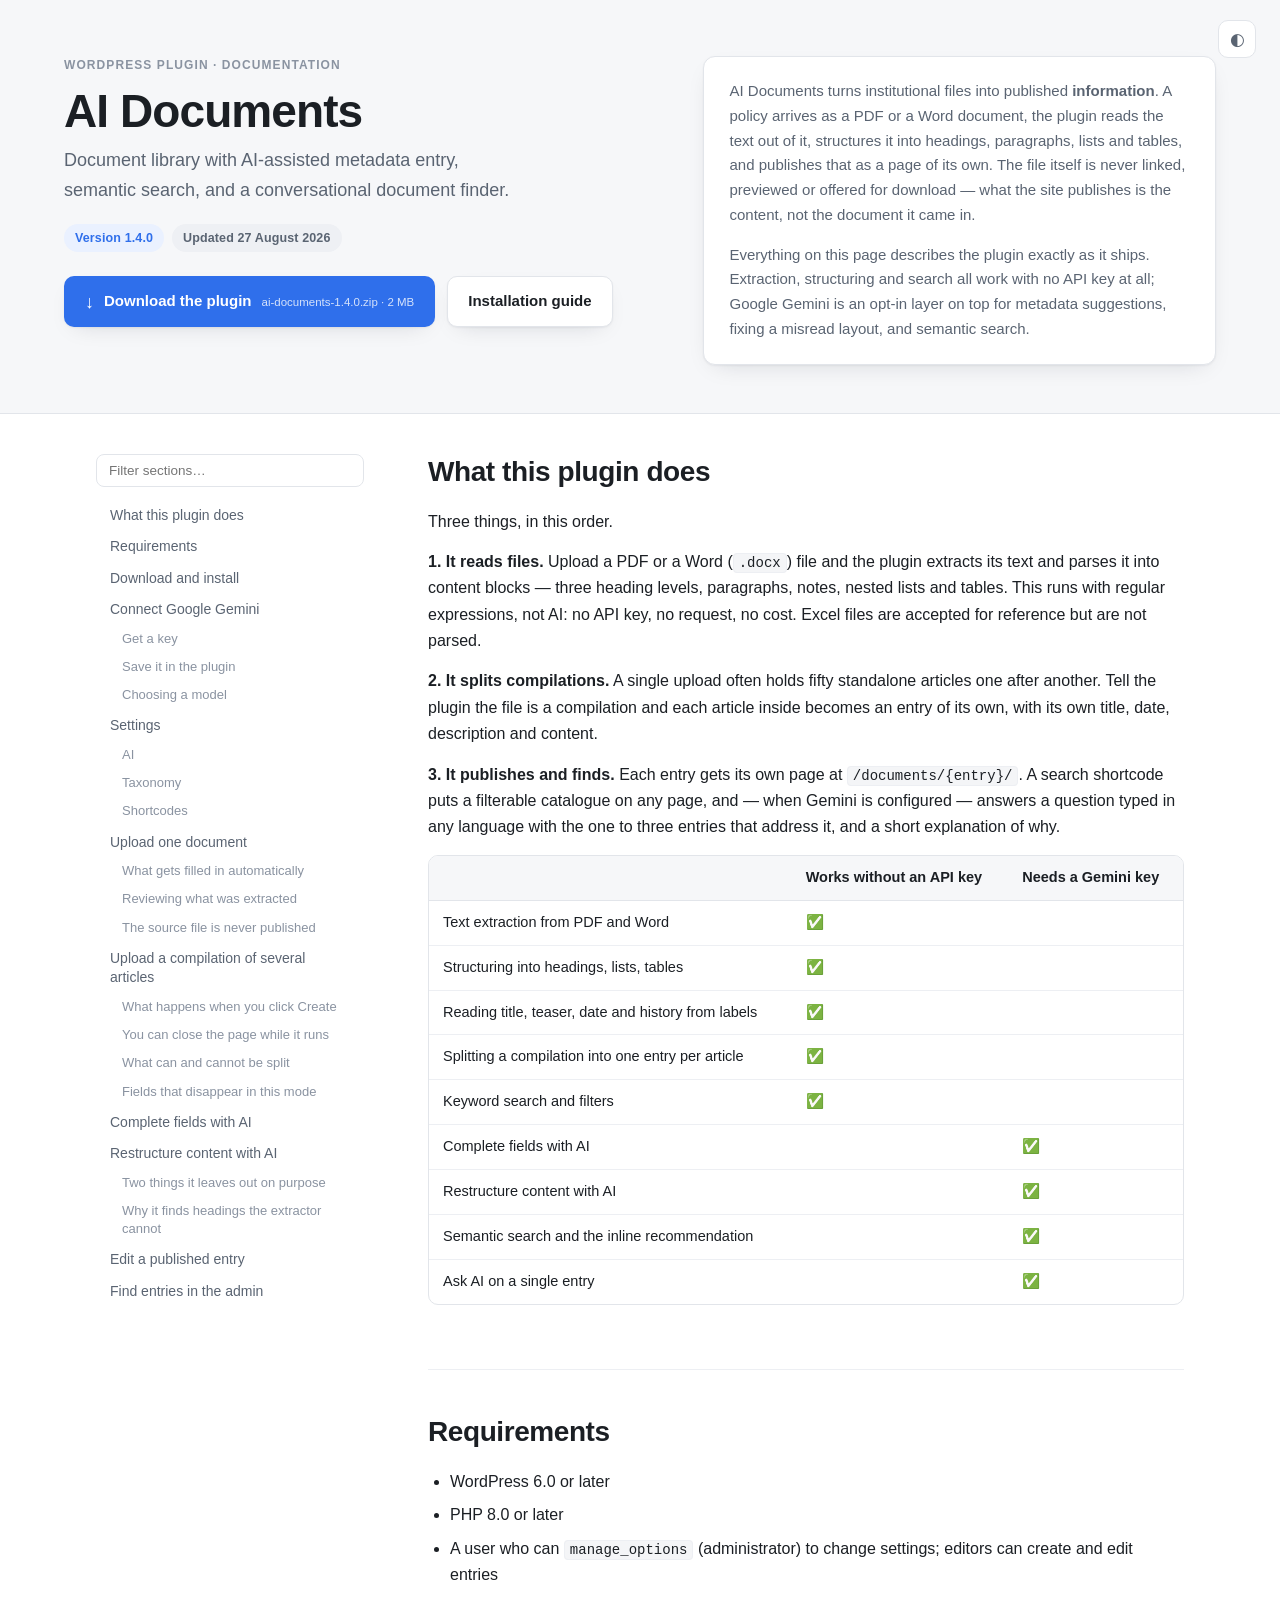
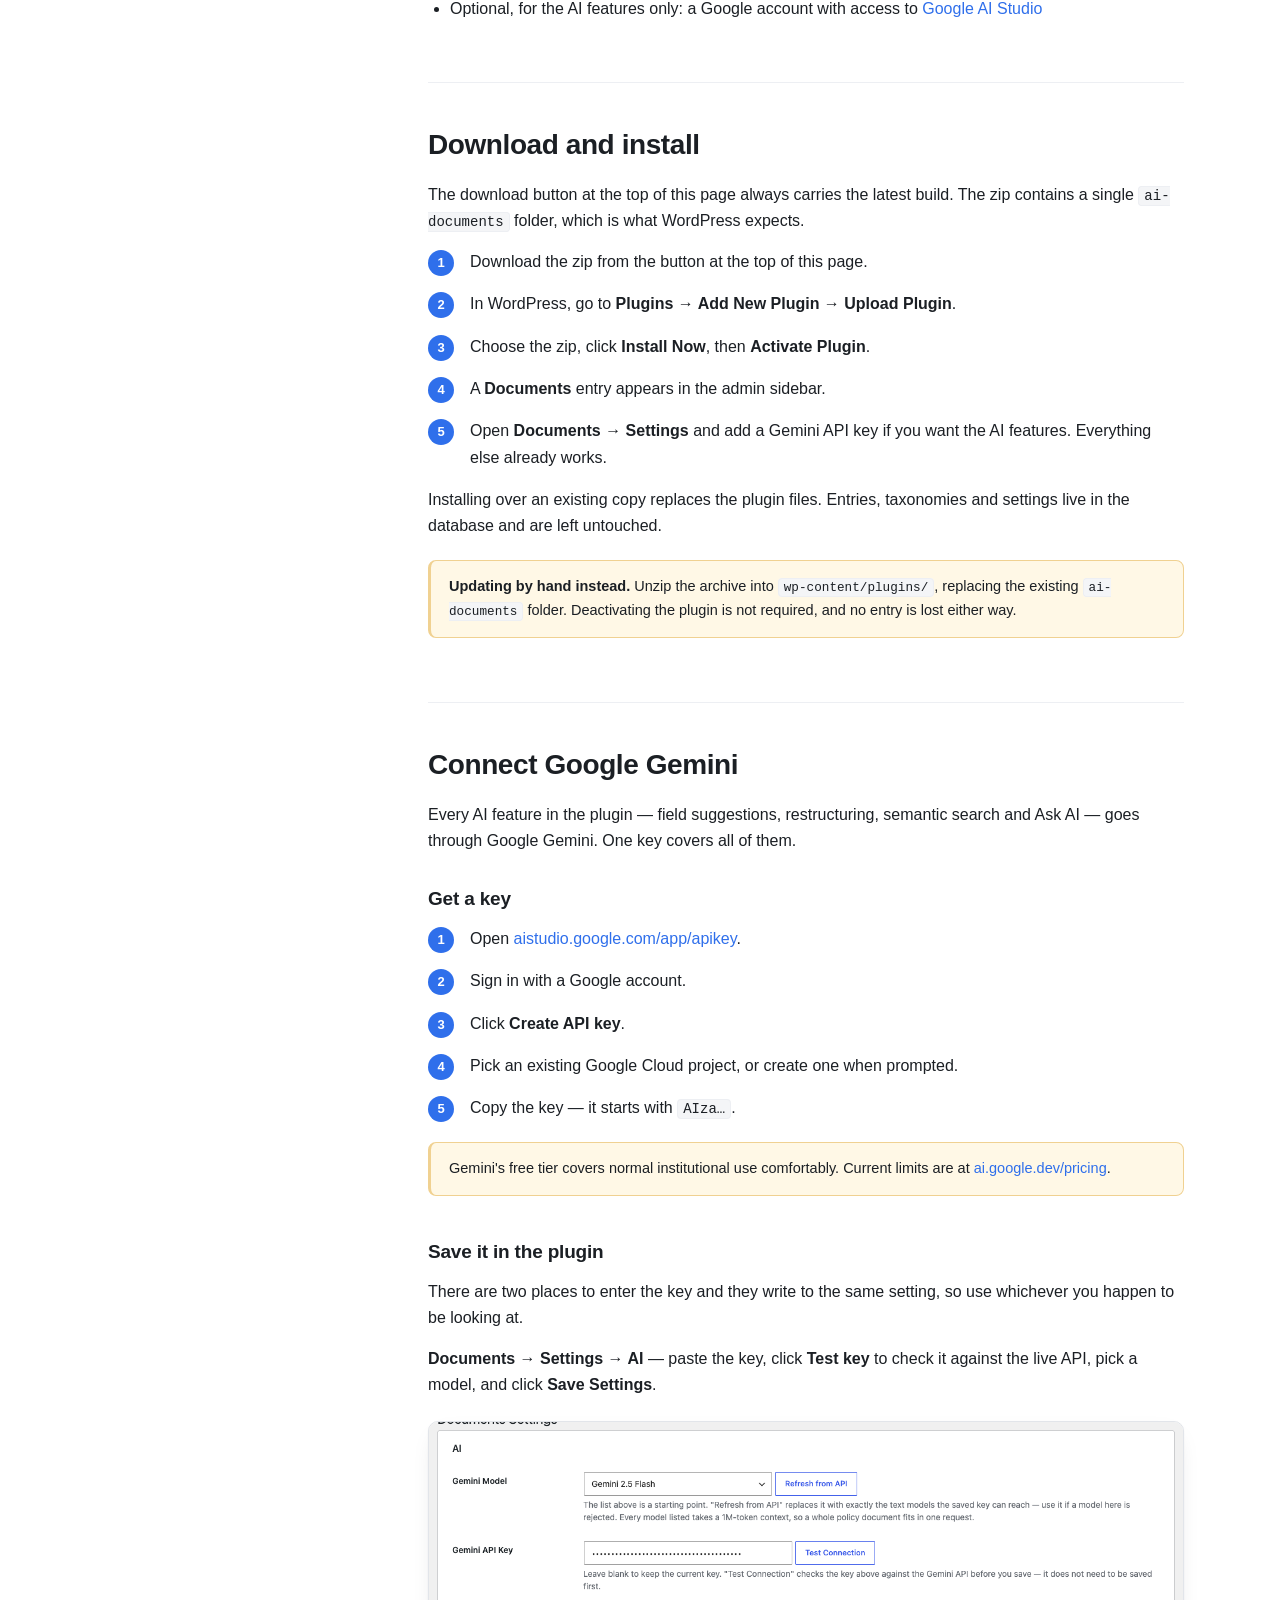
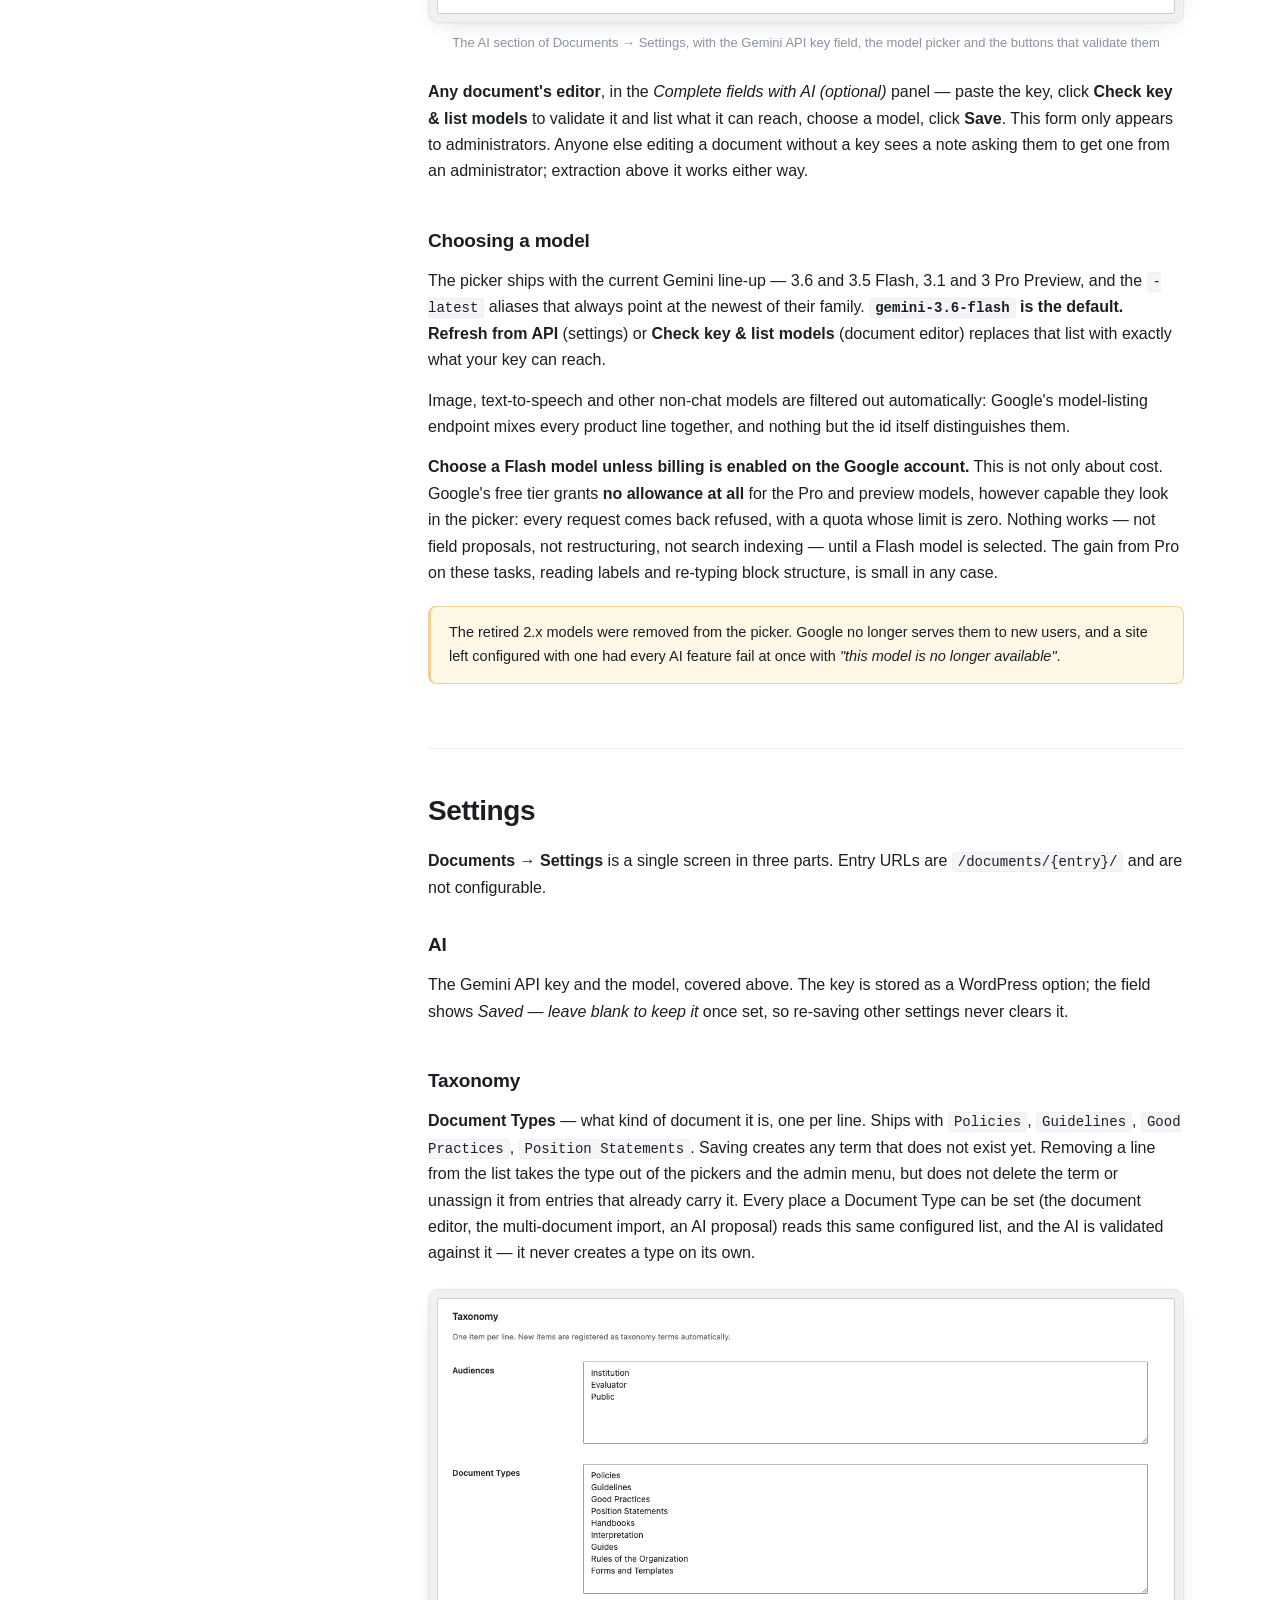
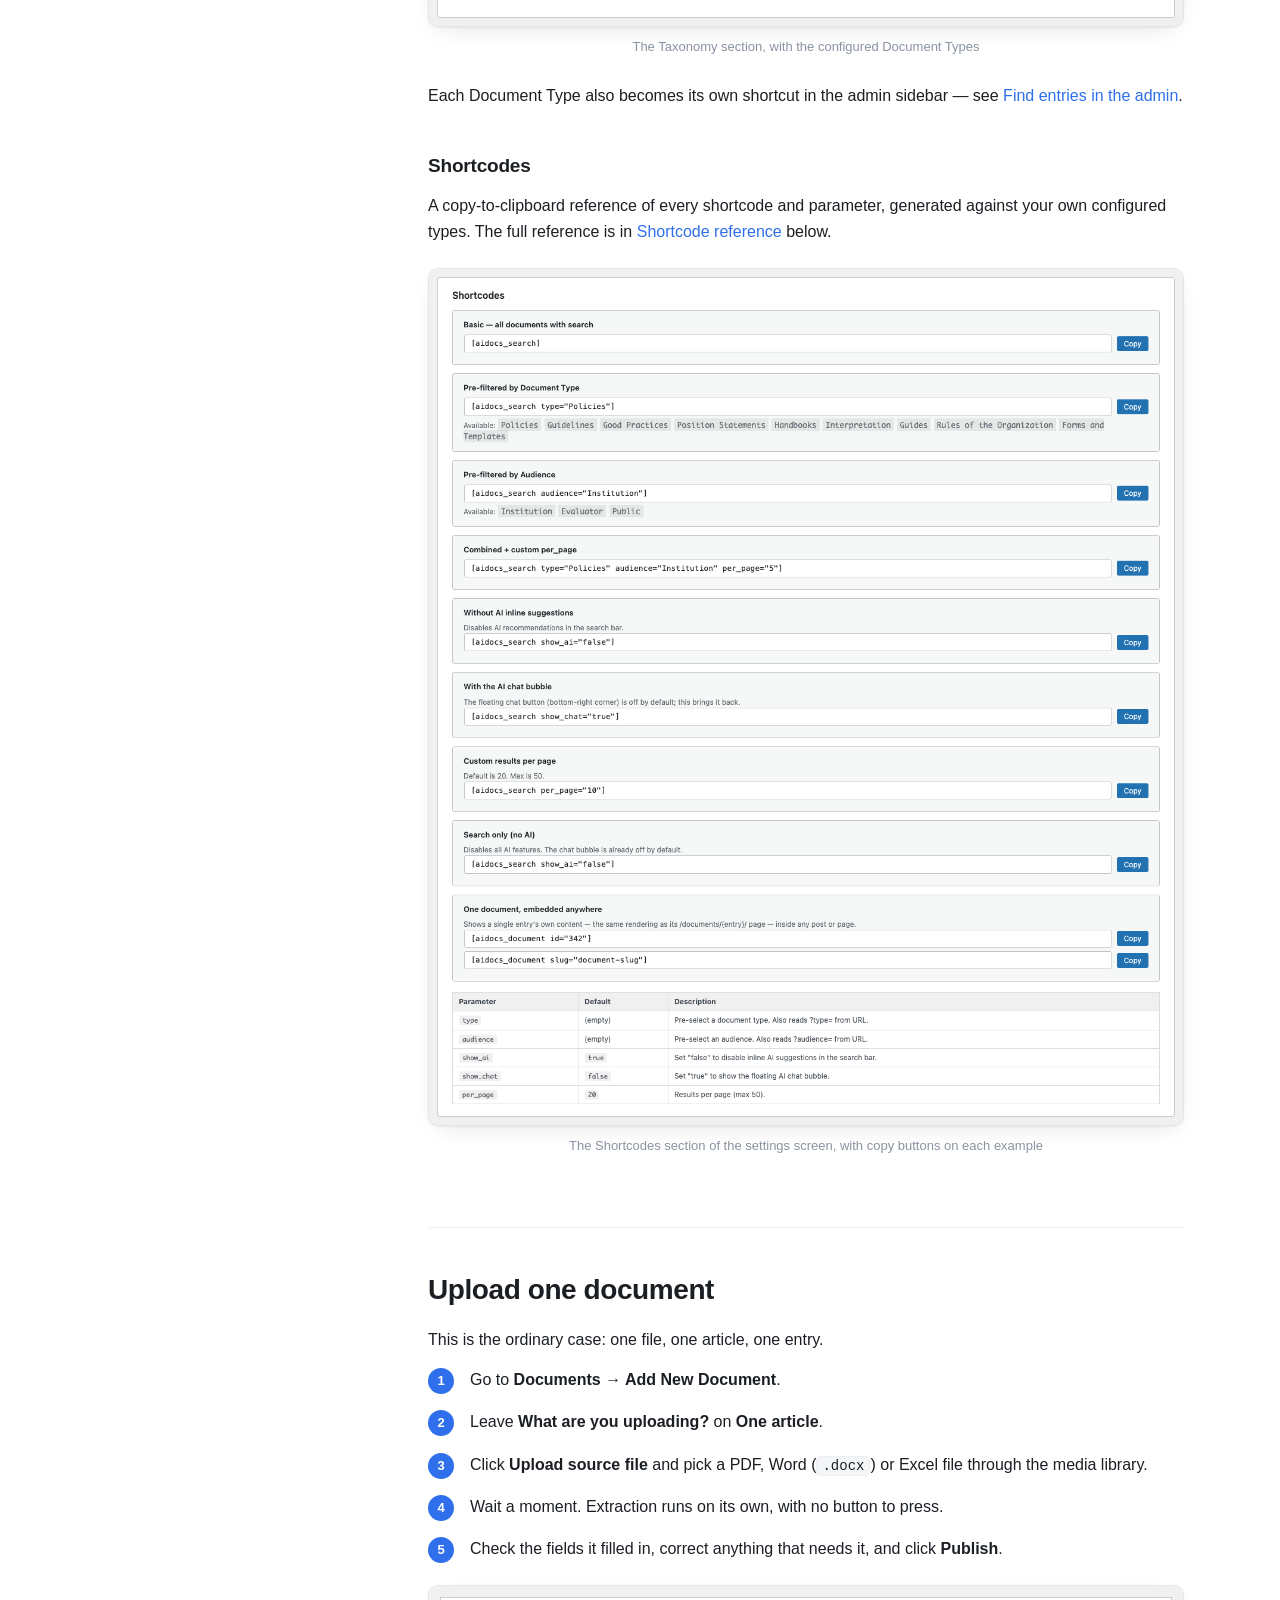
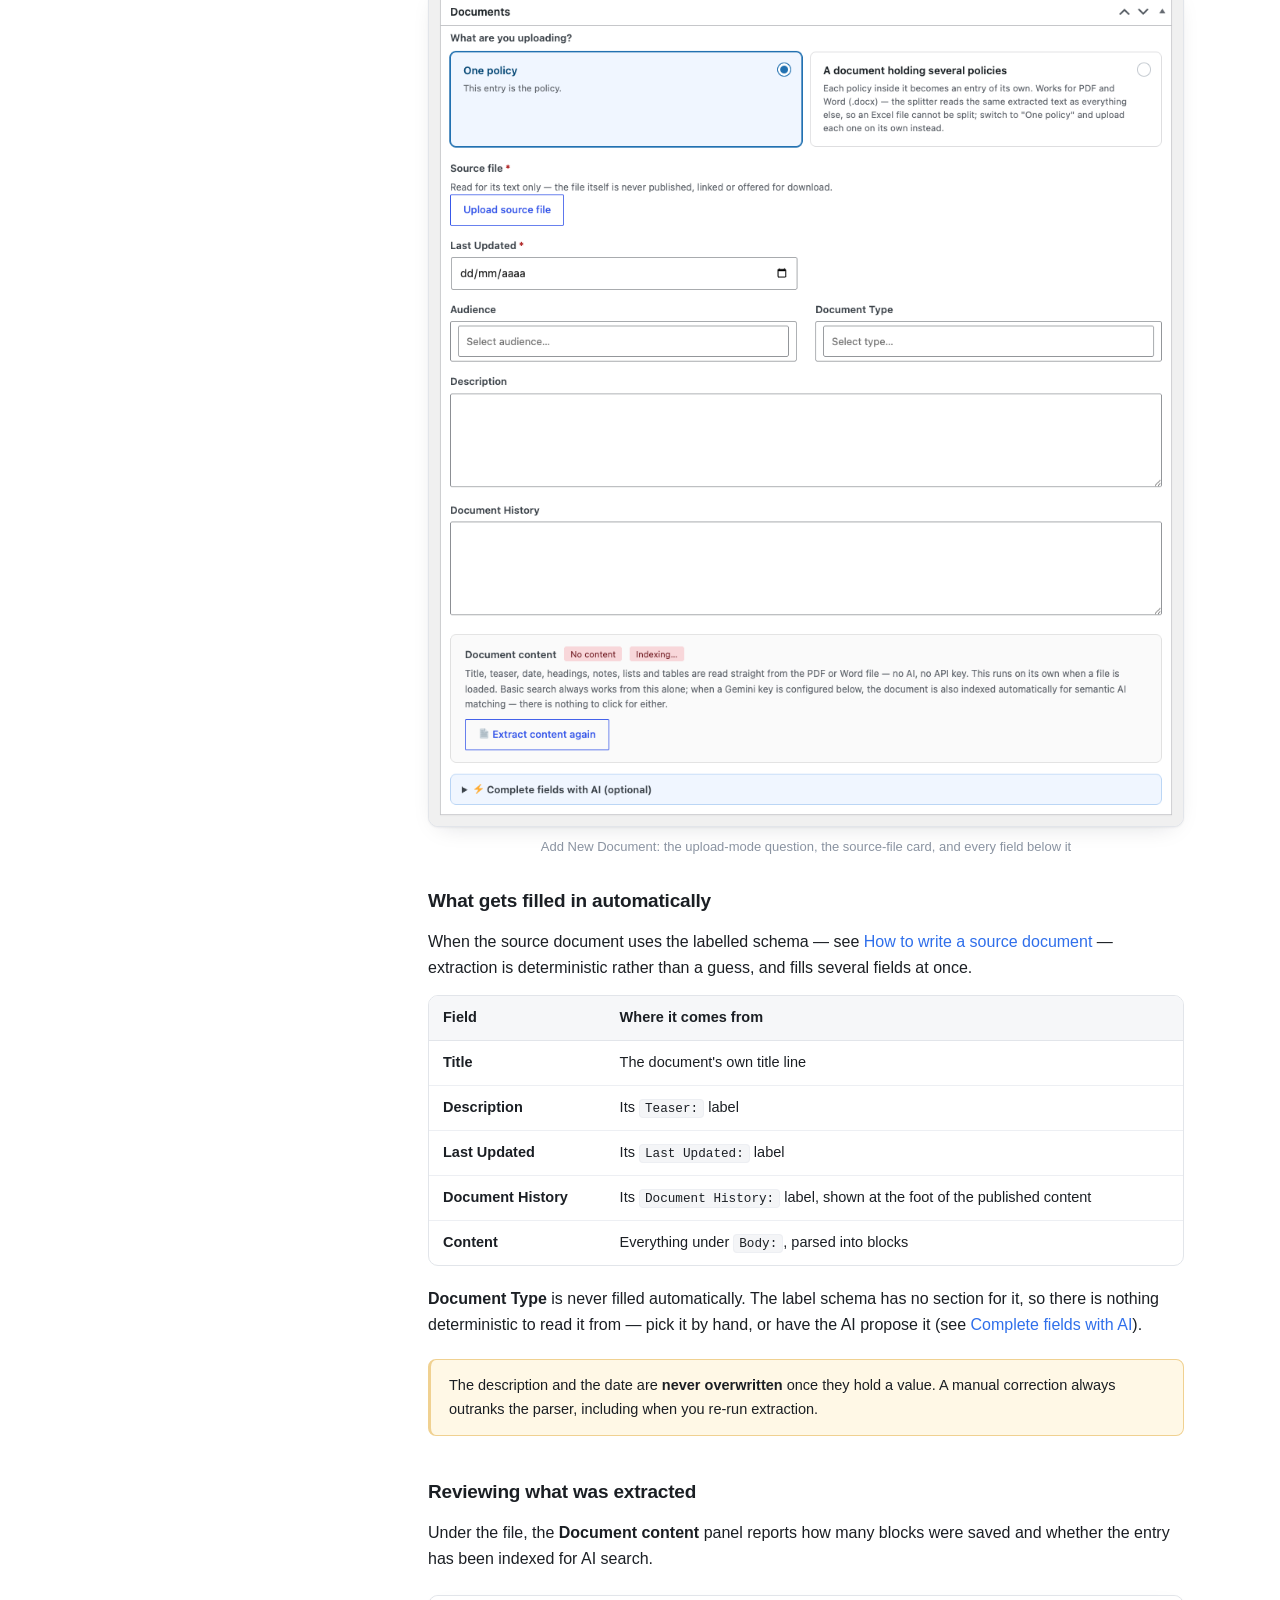
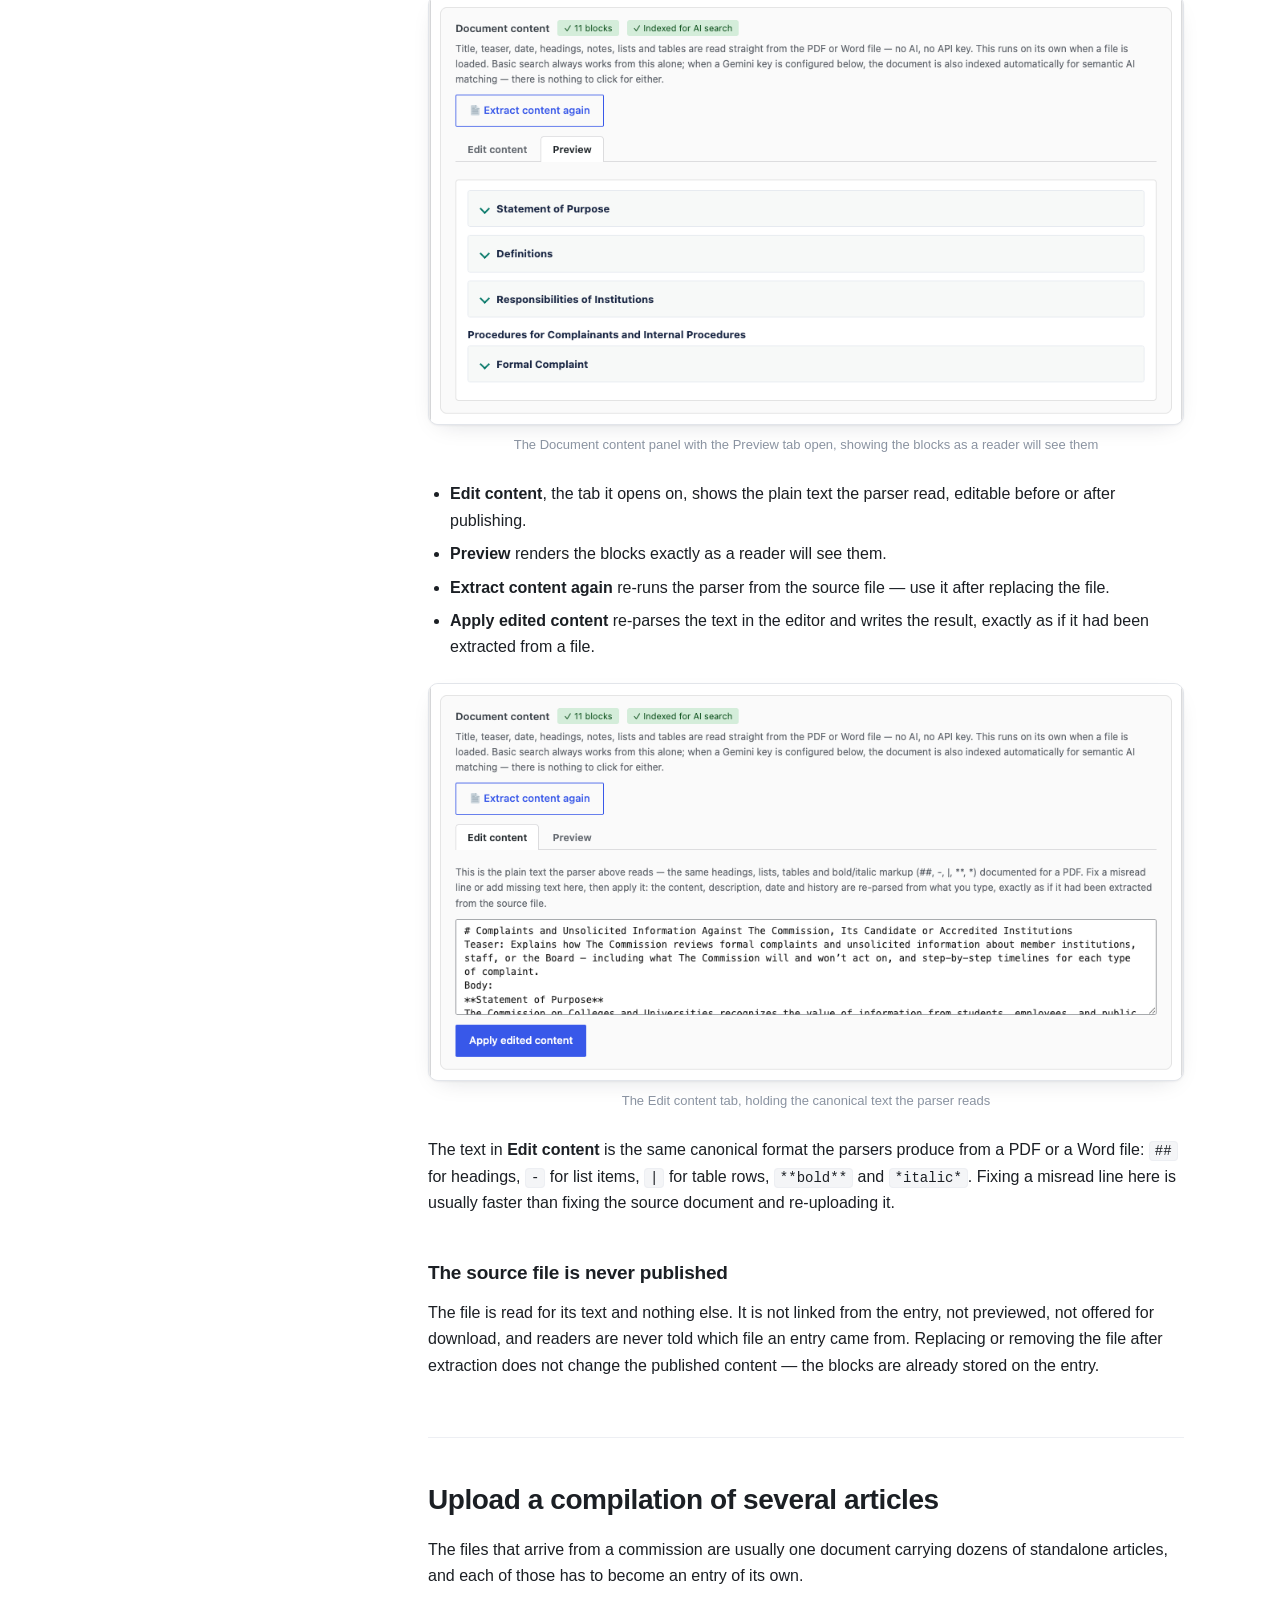
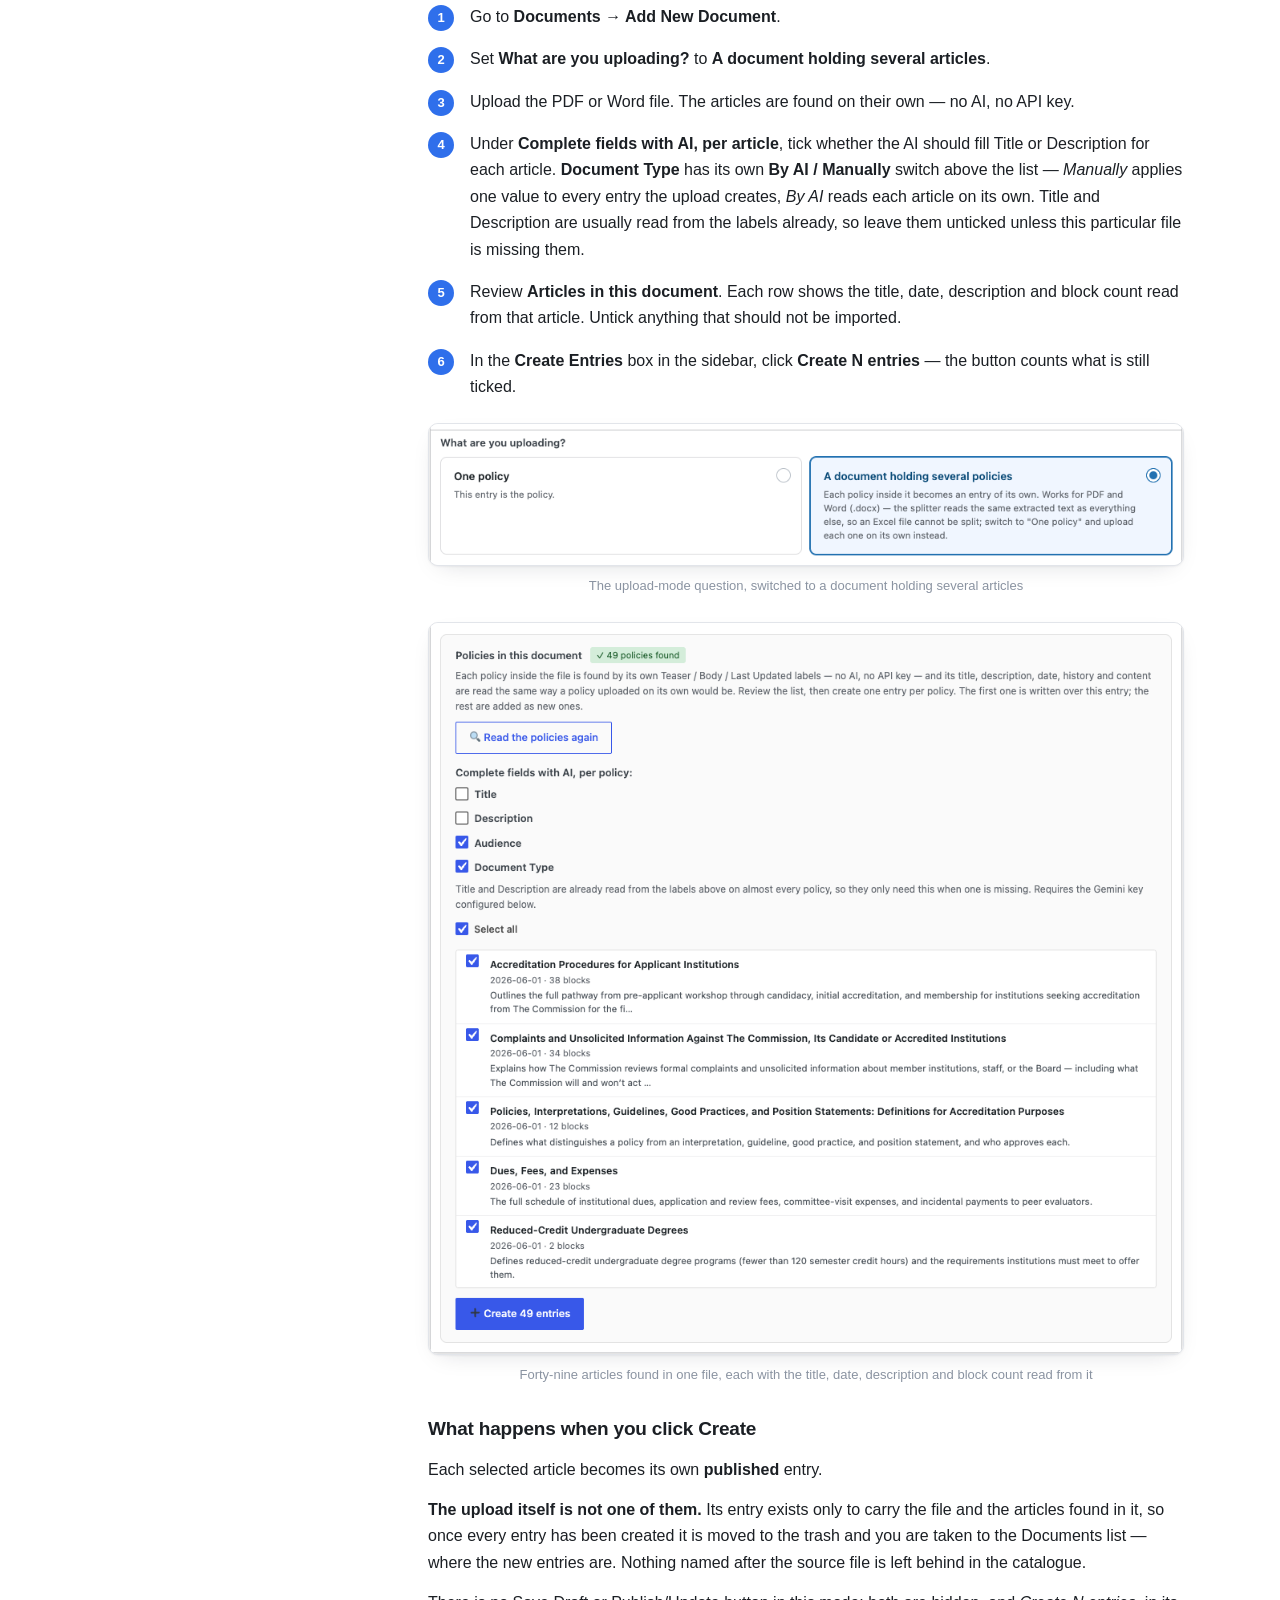
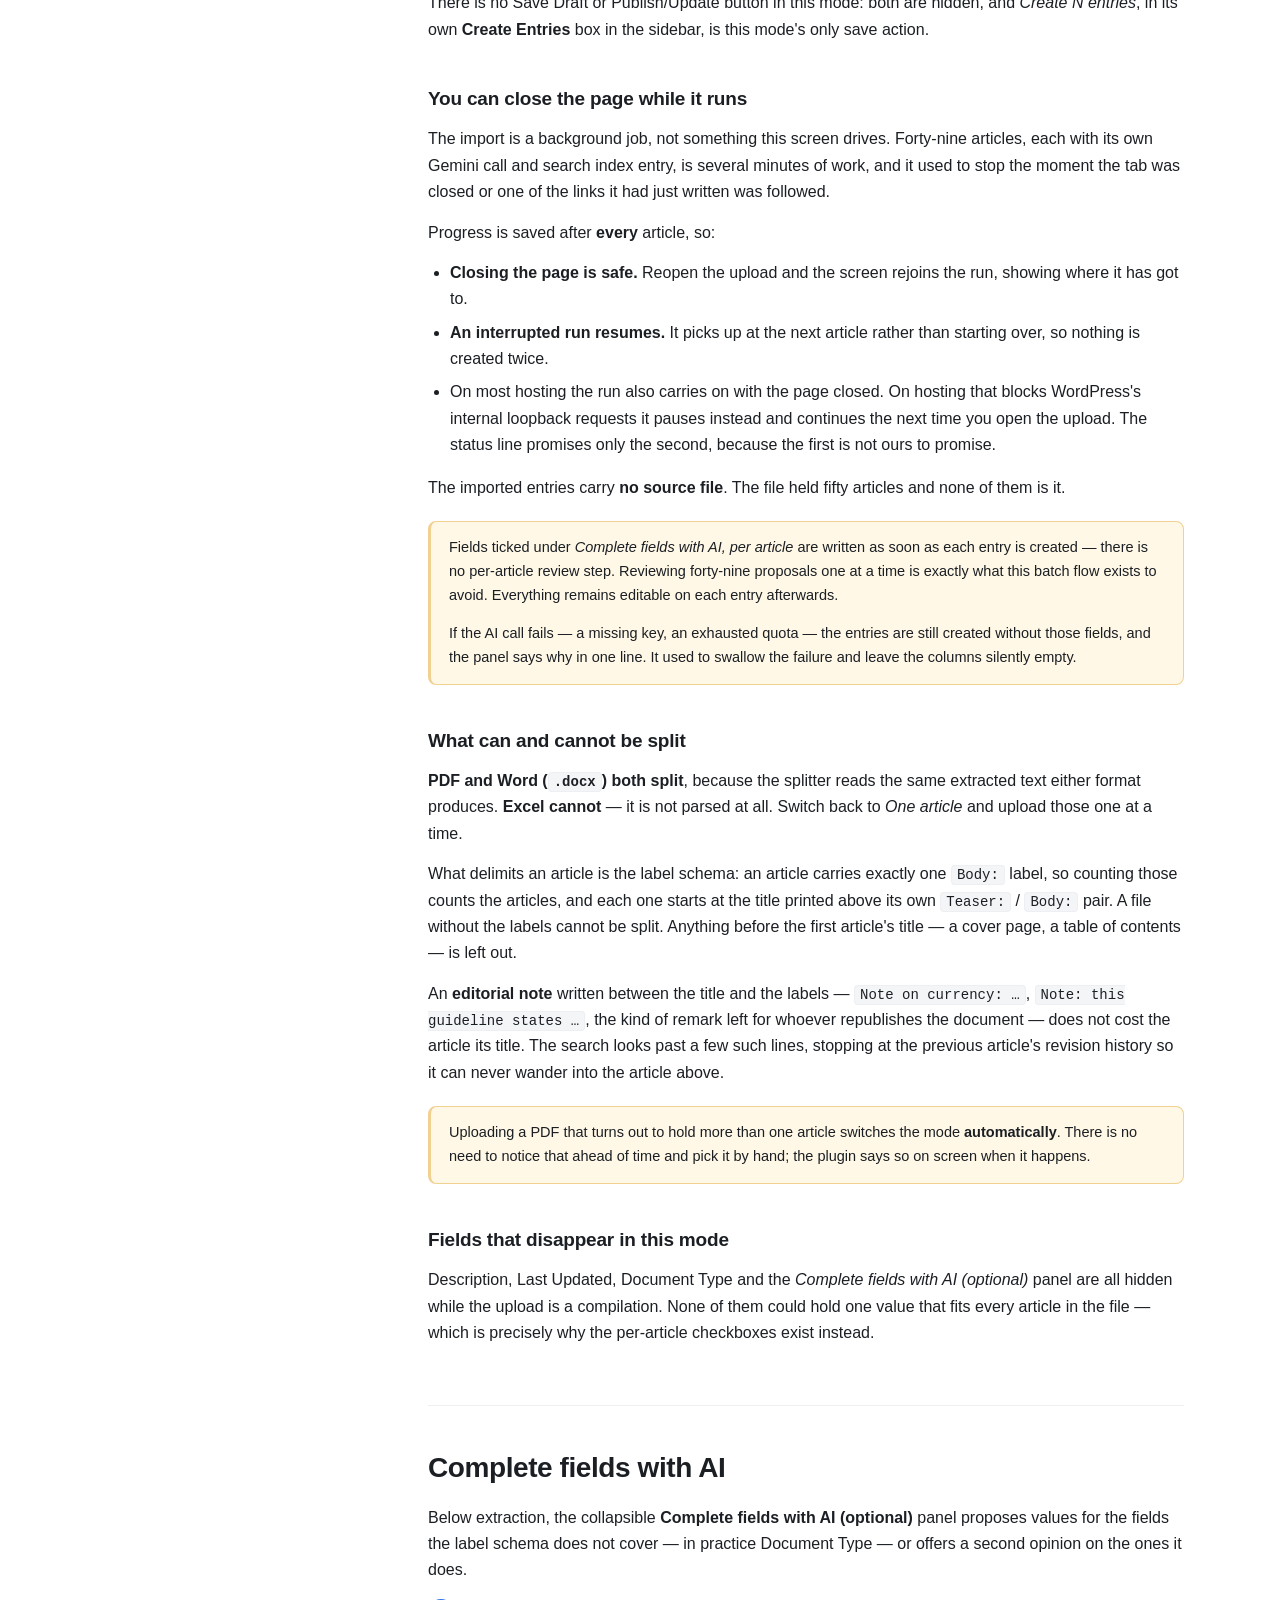
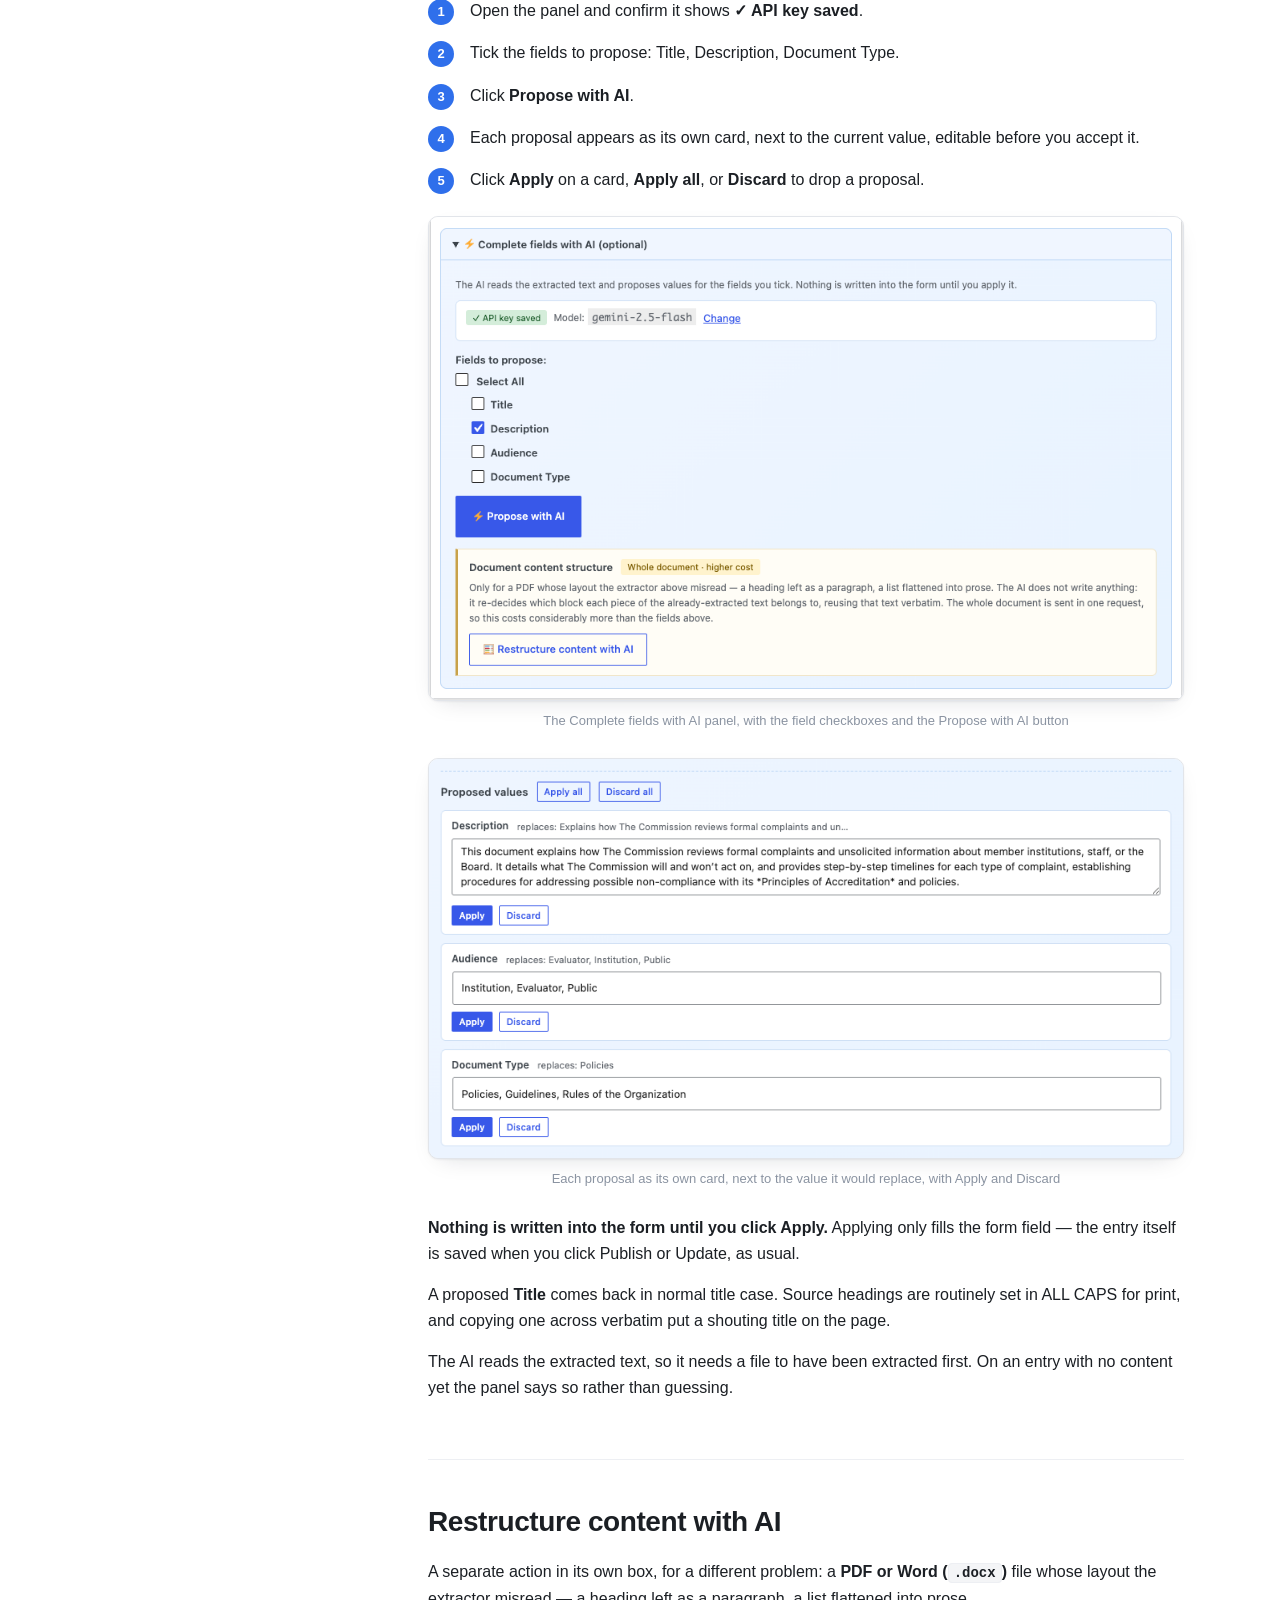
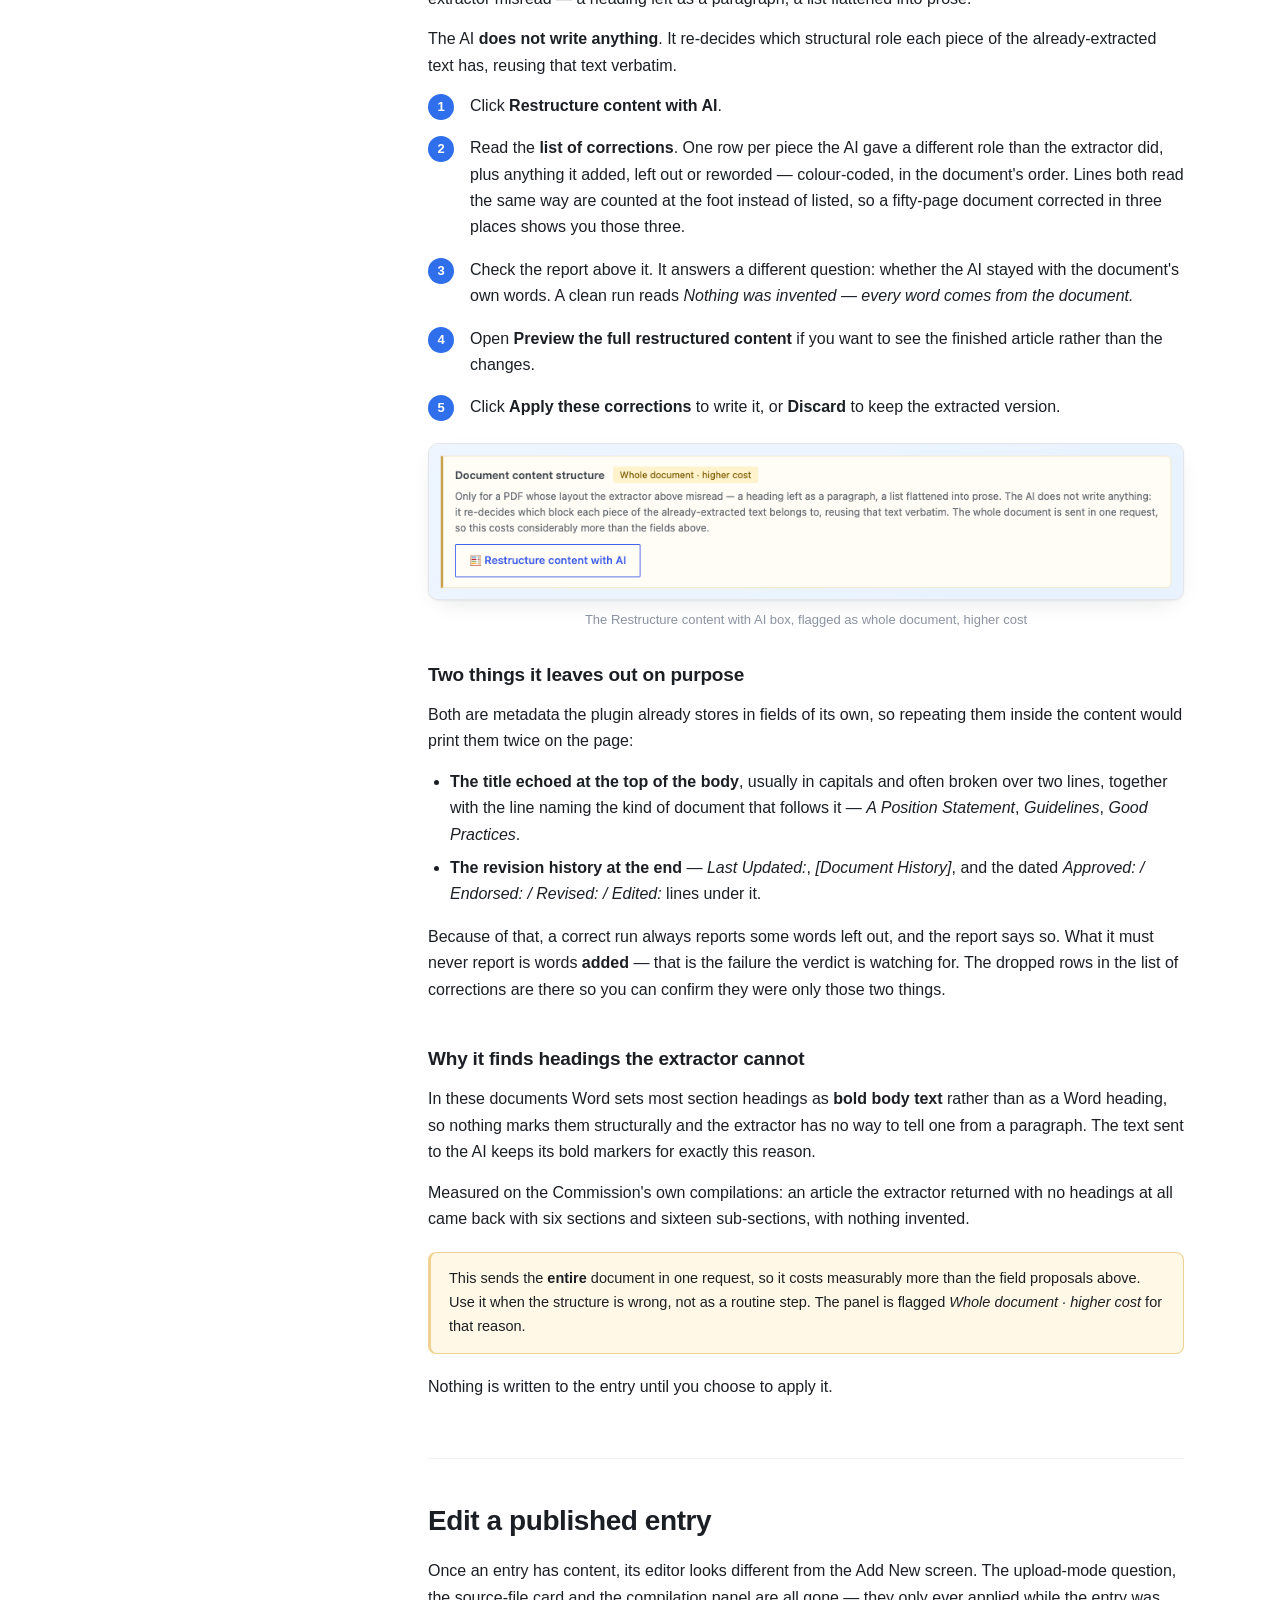
==== commit 09fee8d3: "Document this release across every surface, and cut 1.4.0 The four documentation surfaces are one so" ====
--- a/docs/index.html
+++ b/docs/index.html
@@ -3,7 +3,7 @@
 <head>
 <meta charset="utf-8">
 <meta name="viewport" content="width=device-width, initial-scale=1">
-<title>AI Documents — user manual — AI Documents 1.3.0</title>
+<title>AI Documents — user manual — AI Documents 1.4.0</title>
 <meta name="description" content="Document library with AI-assisted metadata entry, semantic search, and a conversational document finder.">
 <meta name="generator" content="tools/build-docs.php">
 <link rel="icon" href="data:image/svg+xml,<svg xmlns='http://www.w3.org/2000/svg' viewBox='0 0 32 32'><rect width='32' height='32' rx='7' fill='%232f6feb'/><path d='M9 8h9l5 5v11a2 2 0 0 1-2 2H9a2 2 0 0 1-2-2V10a2 2 0 0 1 2-2z' fill='white'/><path d='M18 8v5h5' fill='%23c7dbff'/></svg>">
@@ -20,11 +20,11 @@
       <h1>AI Documents</h1>
       <p class="aidoc-lede">Document library with AI-assisted metadata entry, semantic search, and a conversational document finder.</p>
       <p class="aidoc-meta">
-        <span class="aidoc-chip">Version 1.3.0</span>
-        <span class="aidoc-chip aidoc-chip-quiet">Updated 25 August 2026</span>
+        <span class="aidoc-chip">Version 1.4.0</span>
+        <span class="aidoc-chip aidoc-chip-quiet">Updated 27 August 2026</span>
       </p>
       <div class="aidoc-hero-actions">
-        <a class="aidoc-btn aidoc-btn-primary" href="downloads/ai-documents-1.3.0.zip" download><span class="aidoc-btn-icon">↓</span> Download the plugin<small>ai-documents-1.3.0.zip · 2 MB</small></a>
+        <a class="aidoc-btn aidoc-btn-primary" href="downloads/ai-documents-1.4.0.zip" download><span class="aidoc-btn-icon">↓</span> Download the plugin<small>ai-documents-1.4.0.zip · 2 MB</small></a>
         <a class="aidoc-btn" href="#installation">Installation guide</a>
       </div>
     </div>
@@ -45,9 +45,9 @@
 <li><a href="#connect-google-gemini">Connect Google Gemini</a><ul><li><a href="#get-a-key">Get a key</a></li><li><a href="#save-it-in-the-plugin">Save it in the plugin</a></li><li><a href="#choosing-a-model">Choosing a model</a></li></ul></li>
 <li><a href="#settings">Settings</a><ul><li><a href="#ai">AI</a></li><li><a href="#taxonomy">Taxonomy</a></li><li><a href="#shortcodes">Shortcodes</a></li></ul></li>
 <li><a href="#upload-one-document">Upload one document</a><ul><li><a href="#what-gets-filled-in-automatically">What gets filled in automatically</a></li><li><a href="#reviewing-what-was-extracted">Reviewing what was extracted</a></li><li><a href="#the-source-file-is-never-published">The source file is never published</a></li></ul></li>
-<li><a href="#upload-a-compilation-of-several-policies">Upload a compilation of several policies</a><ul><li><a href="#what-happens-when-you-click-create">What happens when you click Create</a></li><li><a href="#what-can-and-cannot-be-split">What can and cannot be split</a></li><li><a href="#fields-that-disappear-in-this-mode">Fields that disappear in this mode</a></li></ul></li>
+<li><a href="#upload-a-compilation-of-several-articles">Upload a compilation of several articles</a><ul><li><a href="#what-happens-when-you-click-create">What happens when you click Create</a></li><li><a href="#you-can-close-the-page-while-it-runs">You can close the page while it runs</a></li><li><a href="#what-can-and-cannot-be-split">What can and cannot be split</a></li><li><a href="#fields-that-disappear-in-this-mode">Fields that disappear in this mode</a></li></ul></li>
 <li><a href="#complete-fields-with-ai">Complete fields with AI</a></li>
-<li><a href="#restructure-content-with-ai">Restructure content with AI</a></li>
+<li><a href="#restructure-content-with-ai">Restructure content with AI</a><ul><li><a href="#two-things-it-leaves-out-on-purpose">Two things it leaves out on purpose</a></li><li><a href="#why-it-finds-headings-the-extractor-cannot">Why it finds headings the extractor cannot</a></li></ul></li>
 <li><a href="#edit-a-published-entry">Edit a published entry</a></li>
 <li><a href="#find-entries-in-the-admin">Find entries in the admin</a></li>
 <li><a href="#what-readers-see">What readers see</a><ul><li><a href="#the-entry-page">The entry page</a></li><li><a href="#the-search-page">The search page</a></li></ul></li>
@@ -63,7 +63,7 @@
 <h2>What this plugin does</h2>
 <p>Three things, in this order.</p>
 <p><strong>1. It reads files.</strong> Upload a PDF or a Word (<code>.docx</code>) file and the plugin extracts its text and parses it into content blocks — three heading levels, paragraphs, notes, nested lists and tables. This runs with regular expressions, not AI: no API key, no request, no cost. Excel files are accepted for reference but are not parsed.</p>
-<p><strong>2. It splits compilations.</strong> A single upload often holds fifty standalone policies one after another. Tell the plugin the file is a compilation and each policy inside becomes an entry of its own, with its own title, date, description and content.</p>
+<p><strong>2. It splits compilations.</strong> A single upload often holds fifty standalone articles one after another. Tell the plugin the file is a compilation and each article inside becomes an entry of its own, with its own title, date, description and content.</p>
 <p><strong>3. It publishes and finds.</strong> Each entry gets its own page at <code>/documents/{entry}/</code>. A search shortcode puts a filterable catalogue on any page, and — when Gemini is configured — answers a question typed in any language with the one to three entries that address it, and a short explanation of why.</p>
 <div class="aidoc-table-wrap"><table>
 <thead><tr><th></th><th>Works without an API key</th><th>Needs a Gemini key</th></tr></thead>
@@ -71,7 +71,7 @@
 <tr><td>Text extraction from PDF and Word</td><td>✅</td><td></td></tr>
 <tr><td>Structuring into headings, lists, tables</td><td>✅</td><td></td></tr>
 <tr><td>Reading title, teaser, date and history from labels</td><td>✅</td><td></td></tr>
-<tr><td>Splitting a compilation into one entry per policy</td><td>✅</td><td></td></tr>
+<tr><td>Splitting a compilation into one entry per article</td><td>✅</td><td></td></tr>
 <tr><td>Keyword search and filters</td><td>✅</td><td></td></tr>
 <tr><td>Complete fields with AI</td><td></td><td>✅</td></tr>
 <tr><td>Restructure content with AI</td><td></td><td>✅</td></tr>
@@ -121,9 +121,11 @@
 <figure class="aidoc-shot"><img src="assets/screenshots/settings-ai.png" alt="The AI section of Documents → Settings, with the Gemini API key field, the model picker and the buttons that validate them" loading="lazy"><figcaption>The AI section of Documents → Settings, with the Gemini API key field, the model picker and the buttons that validate them</figcaption></figure>
 <p><strong>Any document&#039;s editor</strong>, in the <em>Complete fields with AI (optional)</em> panel — paste the key, click <strong>Check key &amp; list models</strong> to validate it and list what it can reach, choose a model, click <strong>Save</strong>. This form only appears to administrators. Anyone else editing a document without a key sees a note asking them to get one from an administrator; extraction above it works either way.</p>
 <h3 id="choosing-a-model">Choosing a model</h3>
-<p>The picker ships with the current Gemini line-up — 3.6, 3.5 and 3.1 Flash and Pro, down to 2.5. <strong>Refresh from API</strong> (settings) or <strong>Check key &amp; list models</strong> (document editor) replaces that list with exactly what your key can reach.</p>
+<p>The picker ships with the current Gemini line-up — 3.6 and 3.5 Flash, 3.1 and 3 Pro Preview, and the <code>-latest</code> aliases that always point at the newest of their family. <strong><code>gemini-3.6-flash</code> is the default.</strong> <strong>Refresh from API</strong> (settings) or <strong>Check key &amp; list models</strong> (document editor) replaces that list with exactly what your key can reach.</p>
 <p>Image, text-to-speech and other non-chat models are filtered out automatically: Google&#039;s model-listing endpoint mixes every product line together, and nothing but the id itself distinguishes them.</p>
-<p>A Flash model is the right default. Pro costs more per request and the gain on these tasks — reading labels, proposing a document type, re-typing block structure — is small.</p>
+<p><strong>Choose a Flash model unless billing is enabled on the Google account.</strong> This is not only about cost. Google&#039;s free tier grants <strong>no allowance at all</strong> for the Pro and preview models, however capable they look in the picker: every request comes back refused, with a quota whose limit is zero. Nothing works — not field proposals, not restructuring, not search indexing — until a Flash model is selected. The gain from Pro on these tasks, reading labels and re-typing block structure, is small in any case.</p>
+<blockquote class="aidoc-note"><p>The retired 2.x models were removed from the picker. Google no longer serves them to new users, and a site left configured with one had every AI feature fail at once with <em>&quot;this model is no longer available&quot;</em>.</p>
+</blockquote>
 </section>
 <section class="aidoc-section" id="settings">
 <h2>Settings</h2>
@@ -140,10 +142,10 @@
 </section>
 <section class="aidoc-section" id="upload-one-document">
 <h2>Upload one document</h2>
-<p>This is the ordinary case: one file, one policy, one entry.</p>
+<p>This is the ordinary case: one file, one article, one entry.</p>
 <ol class="aidoc-steps">
 <li>Go to <strong>Documents → Add New Document</strong>.</li>
-<li>Leave <strong>What are you uploading?</strong> on <strong>One policy</strong>.</li>
+<li>Leave <strong>What are you uploading?</strong> on <strong>One article</strong>.</li>
 <li>Click <strong>Upload source file</strong> and pick a PDF, Word (<code>.docx</code>) or Excel file through the media library.</li>
 <li>Wait a moment. Extraction runs on its own, with no button to press.</li>
 <li>Check the fields it filled in, correct anything that needs it, and click <strong>Publish</strong>.</li>
@@ -177,32 +179,43 @@
 <h3 id="the-source-file-is-never-published">The source file is never published</h3>
 <p>The file is read for its text and nothing else. It is not linked from the entry, not previewed, not offered for download, and readers are never told which file an entry came from. Replacing or removing the file after extraction does not change the published content — the blocks are already stored on the entry.</p>
 </section>
-<section class="aidoc-section" id="upload-a-compilation-of-several-policies">
-<h2>Upload a compilation of several policies</h2>
-<p>The files that arrive from a commission are usually one document carrying dozens of standalone policies, and each of those has to become an entry of its own.</p>
+<section class="aidoc-section" id="upload-a-compilation-of-several-articles">
+<h2>Upload a compilation of several articles</h2>
+<p>The files that arrive from a commission are usually one document carrying dozens of standalone articles, and each of those has to become an entry of its own.</p>
 <ol class="aidoc-steps">
 <li>Go to <strong>Documents → Add New Document</strong>.</li>
-<li>Set <strong>What are you uploading?</strong> to <strong>A document holding several policies</strong>.</li>
-<li>Upload the PDF or Word file. The policies are found on their own — no AI, no API key.</li>
-<li>Under <strong>Complete fields with AI, per policy</strong>, tick which fields the AI should fill for each policy. <strong>Document Type</strong> is ticked by default; Title and Description are usually read from the labels already, so leave them unticked unless this particular file is missing them.</li>
-<li>Review <strong>Policies in this document</strong>. Each row shows the title, date, description and block count read from that policy. Untick anything that should not be imported.</li>
-<li>In the <strong>Publish</strong> box in the sidebar, click <strong>Create N entries</strong> — the button counts what is still ticked.</li>
-</ol>
-<figure class="aidoc-shot"><img src="assets/screenshots/compilation-mode.png" alt="The upload-mode question, switched to a document holding several policies" loading="lazy"><figcaption>The upload-mode question, switched to a document holding several policies</figcaption></figure>
-<figure class="aidoc-shot"><img src="assets/screenshots/compilation-policies.png" alt="Forty-nine policies found in one file, each with the title, date, description and block count read from it" loading="lazy"><figcaption>Forty-nine policies found in one file, each with the title, date, description and block count read from it</figcaption></figure>
+<li>Set <strong>What are you uploading?</strong> to <strong>A document holding several articles</strong>.</li>
+<li>Upload the PDF or Word file. The articles are found on their own — no AI, no API key.</li>
+<li>Under <strong>Complete fields with AI, per article</strong>, tick whether the AI should fill Title or Description for each article. <strong>Document Type</strong> has its own <strong>By AI / Manually</strong> switch above the list — <em>Manually</em> applies one value to every entry the upload creates, <em>By AI</em> reads each article on its own. Title and Description are usually read from the labels already, so leave them unticked unless this particular file is missing them.</li>
+<li>Review <strong>Articles in this document</strong>. Each row shows the title, date, description and block count read from that article. Untick anything that should not be imported.</li>
+<li>In the <strong>Create Entries</strong> box in the sidebar, click <strong>Create N entries</strong> — the button counts what is still ticked.</li>
+</ol>
+<figure class="aidoc-shot"><img src="assets/screenshots/compilation-mode.png" alt="The upload-mode question, switched to a document holding several articles" loading="lazy"><figcaption>The upload-mode question, switched to a document holding several articles</figcaption></figure>
+<figure class="aidoc-shot"><img src="assets/screenshots/compilation-policies.png" alt="Forty-nine articles found in one file, each with the title, date, description and block count read from it" loading="lazy"><figcaption>Forty-nine articles found in one file, each with the title, date, description and block count read from it</figcaption></figure>
 <h3 id="what-happens-when-you-click-create">What happens when you click Create</h3>
-<p>Every policy — including the one you started from — is created or updated as a <strong>published</strong> entry. The import runs a few at a time — fewer when AI fields are ticked, because each one is then an extra Gemini call alongside the embedding every entry gets anyway.</p>
-<p>There is no Save Draft or Publish/Update button in this mode: both are hidden, and <em>Create N entries</em>, in its own <strong>Publish</strong> box in the sidebar, is this mode&#039;s only save action. It writes straight to the database — published, not draft — as each entry is made, so nothing is left half-saved when you leave the screen.</p>
-<p>The imported entries carry <strong>no source file</strong>. The file held fifty policies and none of them is it.</p>
-<blockquote class="aidoc-note"><p>Fields ticked under <em>Complete fields with AI, per policy</em> are written as soon as each entry is created — there is no per-policy review step. Reviewing forty-nine proposals one at a time is exactly what this batch flow exists to avoid. Everything remains editable on each entry afterwards.</p>
+<p>Each selected article becomes its own <strong>published</strong> entry.</p>
+<p><strong>The upload itself is not one of them.</strong> Its entry exists only to carry the file and the articles found in it, so once every entry has been created it is moved to the trash and you are taken to the Documents list — where the new entries are. Nothing named after the source file is left behind in the catalogue.</p>
+<p>There is no Save Draft or Publish/Update button in this mode: both are hidden, and <em>Create N entries</em>, in its own <strong>Create Entries</strong> box in the sidebar, is this mode&#039;s only save action.</p>
+<h3 id="you-can-close-the-page-while-it-runs">You can close the page while it runs</h3>
+<p>The import is a background job, not something this screen drives. Forty-nine articles, each with its own Gemini call and search index entry, is several minutes of work, and it used to stop the moment the tab was closed or one of the links it had just written was followed.</p>
+<p>Progress is saved after <strong>every</strong> article, so:</p>
+<ul>
+<li><strong>Closing the page is safe.</strong> Reopen the upload and the screen rejoins the run, showing where it has got to.</li>
+<li><strong>An interrupted run resumes.</strong> It picks up at the next article rather than starting over, so nothing is created twice.</li>
+<li>On most hosting the run also carries on with the page closed. On hosting that blocks WordPress&#039;s internal loopback requests it pauses instead and continues the next time you open the upload. The status line promises only the second, because the first is not ours to promise.</li>
+</ul>
+<p>The imported entries carry <strong>no source file</strong>. The file held fifty articles and none of them is it.</p>
+<blockquote class="aidoc-note"><p>Fields ticked under <em>Complete fields with AI, per article</em> are written as soon as each entry is created — there is no per-article review step. Reviewing forty-nine proposals one at a time is exactly what this batch flow exists to avoid. Everything remains editable on each entry afterwards.</p>
+<p>If the AI call fails — a missing key, an exhausted quota — the entries are still created without those fields, and the panel says why in one line. It used to swallow the failure and leave the columns silently empty.</p>
 </blockquote>
 <h3 id="what-can-and-cannot-be-split">What can and cannot be split</h3>
-<p><strong>PDF and Word (<code>.docx</code>) both split</strong>, because the splitter reads the same extracted text either format produces. <strong>Excel cannot</strong> — it is not parsed at all. Switch back to <em>One policy</em> and upload those one at a time.</p>
-<p>What delimits a policy is the label schema: a policy carries exactly one <code>Body:</code> label, so counting those counts the policies, and each one starts at the title printed above its own <code>Teaser:</code> / <code>Body:</code> pair. A file without the labels cannot be split. Anything before the first policy&#039;s title — a cover page, a table of contents — is left out.</p>
-<blockquote class="aidoc-note"><p>Uploading a PDF that turns out to hold more than one policy switches the mode <strong>automatically</strong>. There is no need to notice that ahead of time and pick it by hand; the plugin says so on screen when it happens.</p>
+<p><strong>PDF and Word (<code>.docx</code>) both split</strong>, because the splitter reads the same extracted text either format produces. <strong>Excel cannot</strong> — it is not parsed at all. Switch back to <em>One article</em> and upload those one at a time.</p>
+<p>What delimits an article is the label schema: an article carries exactly one <code>Body:</code> label, so counting those counts the articles, and each one starts at the title printed above its own <code>Teaser:</code> / <code>Body:</code> pair. A file without the labels cannot be split. Anything before the first article&#039;s title — a cover page, a table of contents — is left out.</p>
+<p>An <strong>editorial note</strong> written between the title and the labels — <code>Note on currency: …</code>, <code>Note: this guideline states …</code>, the kind of remark left for whoever republishes the document — does not cost the article its title. The search looks past a few such lines, stopping at the previous article&#039;s revision history so it can never wander into the article above.</p>
+<blockquote class="aidoc-note"><p>Uploading a PDF that turns out to hold more than one article switches the mode <strong>automatically</strong>. There is no need to notice that ahead of time and pick it by hand; the plugin says so on screen when it happens.</p>
 </blockquote>
 <h3 id="fields-that-disappear-in-this-mode">Fields that disappear in this mode</h3>
-<p>Description, Last Updated, Document Type and the <em>Complete fields with AI (optional)</em> panel are all hidden while the upload is a compilation. None of them could hold one value that fits every policy in the file — which is precisely why the per-policy checkboxes exist instead.</p>
+<p>Description, Last Updated, Document Type and the <em>Complete fields with AI (optional)</em> panel are all hidden while the upload is a compilation. None of them could hold one value that fits every article in the file — which is precisely why the per-article checkboxes exist instead.</p>
 </section>
 <section class="aidoc-section" id="complete-fields-with-ai">
 <h2>Complete fields with AI</h2>
@@ -217,19 +230,31 @@
 <figure class="aidoc-shot"><img src="assets/screenshots/ai-fields-panel.png" alt="The Complete fields with AI panel, with the field checkboxes and the Propose with AI button" loading="lazy"><figcaption>The Complete fields with AI panel, with the field checkboxes and the Propose with AI button</figcaption></figure>
 <figure class="aidoc-shot"><img src="assets/screenshots/ai-proposals.png" alt="Each proposal as its own card, next to the value it would replace, with Apply and Discard" loading="lazy"><figcaption>Each proposal as its own card, next to the value it would replace, with Apply and Discard</figcaption></figure>
 <p><strong>Nothing is written into the form until you click Apply.</strong> Applying only fills the form field — the entry itself is saved when you click Publish or Update, as usual.</p>
+<p>A proposed <strong>Title</strong> comes back in normal title case. Source headings are routinely set in ALL CAPS for print, and copying one across verbatim put a shouting title on the page.</p>
 <p>The AI reads the extracted text, so it needs a file to have been extracted first. On an entry with no content yet the panel says so rather than guessing.</p>
 </section>
 <section class="aidoc-section" id="restructure-content-with-ai">
 <h2>Restructure content with AI</h2>
-<p>A separate action in its own box, for a different problem: a PDF whose layout the extractor misread — a heading left as a paragraph, a list flattened into prose.</p>
+<p>A separate action in its own box, for a different problem: a <strong>PDF or Word (<code>.docx</code>)</strong> file whose layout the extractor misread — a heading left as a paragraph, a list flattened into prose.</p>
 <p>The AI <strong>does not write anything</strong>. It re-decides which structural role each piece of the already-extracted text has, reusing that text verbatim.</p>
 <ol class="aidoc-steps">
 <li>Click <strong>Restructure content with AI</strong>.</li>
-<li>The result is compared word-for-word against the current content, and a fidelity report says what — if anything — was added or dropped. A clean run reads <em>Text is verbatim — every word matches the extracted content.</em></li>
-<li>Review the result under <strong>Review the restructured content</strong>.</li>
-<li>Click <strong>Replace content with this</strong> to apply it, or <strong>Discard</strong> to keep the extracted version.</li>
+<li>Read the <strong>list of corrections</strong>. One row per piece the AI gave a different role than the extractor did, plus anything it added, left out or reworded — colour-coded, in the document&#039;s order. Lines both read the same way are counted at the foot instead of listed, so a fifty-page document corrected in three places shows you those three.</li>
+<li>Check the report above it. It answers a different question: whether the AI stayed with the document&#039;s own words. A clean run reads <em>Nothing was invented — every word comes from the document.</em></li>
+<li>Open <strong>Preview the full restructured content</strong> if you want to see the finished article rather than the changes.</li>
+<li>Click <strong>Apply these corrections</strong> to write it, or <strong>Discard</strong> to keep the extracted version.</li>
 </ol>
 <figure class="aidoc-shot"><img src="assets/screenshots/ai-restructure.png" alt="The Restructure content with AI box, flagged as whole document, higher cost" loading="lazy"><figcaption>The Restructure content with AI box, flagged as whole document, higher cost</figcaption></figure>
+<h3 id="two-things-it-leaves-out-on-purpose">Two things it leaves out on purpose</h3>
+<p>Both are metadata the plugin already stores in fields of its own, so repeating them inside the content would print them twice on the page:</p>
+<ul>
+<li><strong>The title echoed at the top of the body</strong>, usually in capitals and often broken over two lines, together with the line naming the kind of document that follows it — <em>A Position Statement</em>, <em>Guidelines</em>, <em>Good Practices</em>.</li>
+<li><strong>The revision history at the end</strong> — <em>Last Updated:</em>, <em>[Document History]</em>, and the dated <em>Approved: / Endorsed: / Revised: / Edited:</em> lines under it.</li>
+</ul>
+<p>Because of that, a correct run always reports some words left out, and the report says so. What it must never report is words <strong>added</strong> — that is the failure the verdict is watching for. The dropped rows in the list of corrections are there so you can confirm they were only those two things.</p>
+<h3 id="why-it-finds-headings-the-extractor-cannot">Why it finds headings the extractor cannot</h3>
+<p>In these documents Word sets most section headings as <strong>bold body text</strong> rather than as a Word heading, so nothing marks them structurally and the extractor has no way to tell one from a paragraph. The text sent to the AI keeps its bold markers for exactly this reason.</p>
+<p>Measured on the Commission&#039;s own compilations: an article the extractor returned with no headings at all came back with six sections and sixteen sub-sections, with nothing invented.</p>
 <blockquote class="aidoc-note"><p>This sends the <strong>entire</strong> document in one request, so it costs measurably more than the field proposals above. Use it when the structure is wrong, not as a routine step. The panel is flagged <em>Whole document · higher cost</em> for that reason.</p>
 </blockquote>
 <p>Nothing is written to the entry until you choose to apply it.</p>
@@ -343,20 +368,23 @@
 <li>a line holding nothing but the label</li>
 </ul>
 <h3 id="for-a-compilation">For a compilation</h3>
-<p>Put one labelled policy after another in the same file. A policy is delimited by its own <code>Body:</code> label, and starts at the title line printed above its <code>Teaser:</code> / <code>Body:</code> pair. Cover pages and tables of contents before the first policy title are ignored.</p>
+<p>Put one labelled article after another in the same file. An article is delimited by its own <code>Body:</code> label, and starts at the title line printed above its <code>Teaser:</code> / <code>Body:</code> pair. Cover pages and tables of contents before the first article title are ignored.</p>
 <h3 id="how-reliable-this-is">How reliable this is</h3>
 <p>Validated against the 50 documents of the master compilation: <strong>50 of 50</strong> recover a title and a body, <strong>48 of 50</strong> a teaser and a date. The two that do not are fragments of a larger document and carry neither label.</p>
 <h3 id="without-the-labels">Without the labels</h3>
 <p>A file with no labels still extracts. A PDF is read through its own layout — bold weight, point size, left margin, line spacing — and a Word file through the styles already recorded in the <code>.docx</code>. Both produce the same canonical text, which the same parser then turns into blocks, so nothing downstream cares which kind of file it came from.</p>
-<p>That path is a heuristic, not a guarantee. Expect to correct a heading or two in <strong>Edit content</strong>, or to use <a href="#restructure-content-with-ai">Restructure content with AI</a> when the layout was misread wholesale. And a file without labels cannot be split into several policies at all.</p>
+<p>That path is a heuristic, not a guarantee. Expect to correct a heading or two in <strong>Edit content</strong>, or to use <a href="#restructure-content-with-ai">Restructure content with AI</a> when the layout was misread wholesale. And a file without labels cannot be split into several articles at all.</p>
 </section>
 <section class="aidoc-section" id="troubleshooting">
 <h2>Troubleshooting</h2>
 <p><strong>Nothing was extracted from the PDF.</strong> The file is probably a scan — an image of text, with no text layer. Run it through OCR first, or paste the text into <strong>Edit content</strong> and click <strong>Apply edited content</strong>.</p>
 <p><strong>The AI panel says no text was extracted.</strong> Extraction has not run or produced nothing. Load a file and wait for the block count to appear before using any AI action; the AI reads the extracted text, not the file.</p>
 <p><strong>The key was saved but nothing AI-related works.</strong> Open <strong>Documents → Settings → AI</strong> and click <strong>Test key</strong>. A failure there is a key or quota problem at Google, not a plugin problem. If it passes, click <strong>Refresh from API</strong> and re-pick the model: a model saved earlier may no longer be one your key can reach.</p>
-<p><strong>A compilation reports one policy, or none.</strong> The file does not carry the label schema, so there is nothing to split on. Check that each policy has its own <code>Body:</code> label. Otherwise upload the policies one at a time.</p>
-<p><strong>Headings came out as paragraphs.</strong> Fix them in <strong>Edit content</strong> with <code>##</code> markers, or use <strong>Restructure content with AI</strong> if there are too many to fix by hand.</p>
+<p><strong>The AI says the model has no quota on this plan.</strong> A Pro or preview model is selected and the Google account has no billing enabled — the free tier grants those models nothing at all, so every request is refused however few you make. Pick a Flash model in <strong>Settings → AI</strong>. This is not a rate limit and waiting will not clear it.</p>
+<p><strong>A compilation reports one article, or none.</strong> The file does not carry the label schema, so there is nothing to split on. Check that each article has its own <code>Body:</code> label. Otherwise upload the articles one at a time.</p>
+<p><strong>An article imported with no title.</strong> Its title is missing or was not recognised. Note that an editorial note between the title and the <code>Teaser:</code> label is handled and does not cause this. Fix the title on the entry itself — the rest of the import is unaffected.</p>
+<p><strong>The import stopped partway.</strong> Reopen the upload. The run resumes at the next article, and nothing already created is created again. Progress is saved after every article, so nothing is lost by closing the page.</p>
+<p><strong>Headings came out as paragraphs.</strong> Fix them in <strong>Edit content</strong> with <code>##</code> markers, or use <strong>Restructure content with AI</strong> if there are too many to fix by hand — it reads the source&#039;s bold formatting, which is how most section headings in these documents are marked, and recovers them wholesale.</p>
 <p>**An entry shows <em>Indexing…</em> and never changes.** The embedding call needs a working Gemini key. Without one, the entry is still published and still findable by keyword — only semantic matching is unavailable.</p>
 <p><strong>A type shortcut vanished from the sidebar.</strong> Its line was removed from <strong>Settings → Taxonomy</strong>. Adding the line back restores the shortcut; the term and its entries were never touched.</p>
 </section>
@@ -379,7 +407,7 @@
 </div>
 
 <footer class="aidoc-footer">
-  <p><strong>AI Documents</strong> 1.3.0 · documentation generated 25 August 2026</p>
+  <p><strong>AI Documents</strong> 1.4.0 · documentation generated 27 August 2026</p>
   <p class="aidoc-footnote">This page is generated from <code>docs/DOCUMENTATION.md</code> by <code>tools/build-docs.php</code>. Edit the Markdown, re-run <code>bash tools/build-docs.sh</code>, and this page, the plugin&rsquo;s own Documentation screen and the download below it all update together.</p>
 </footer>
 
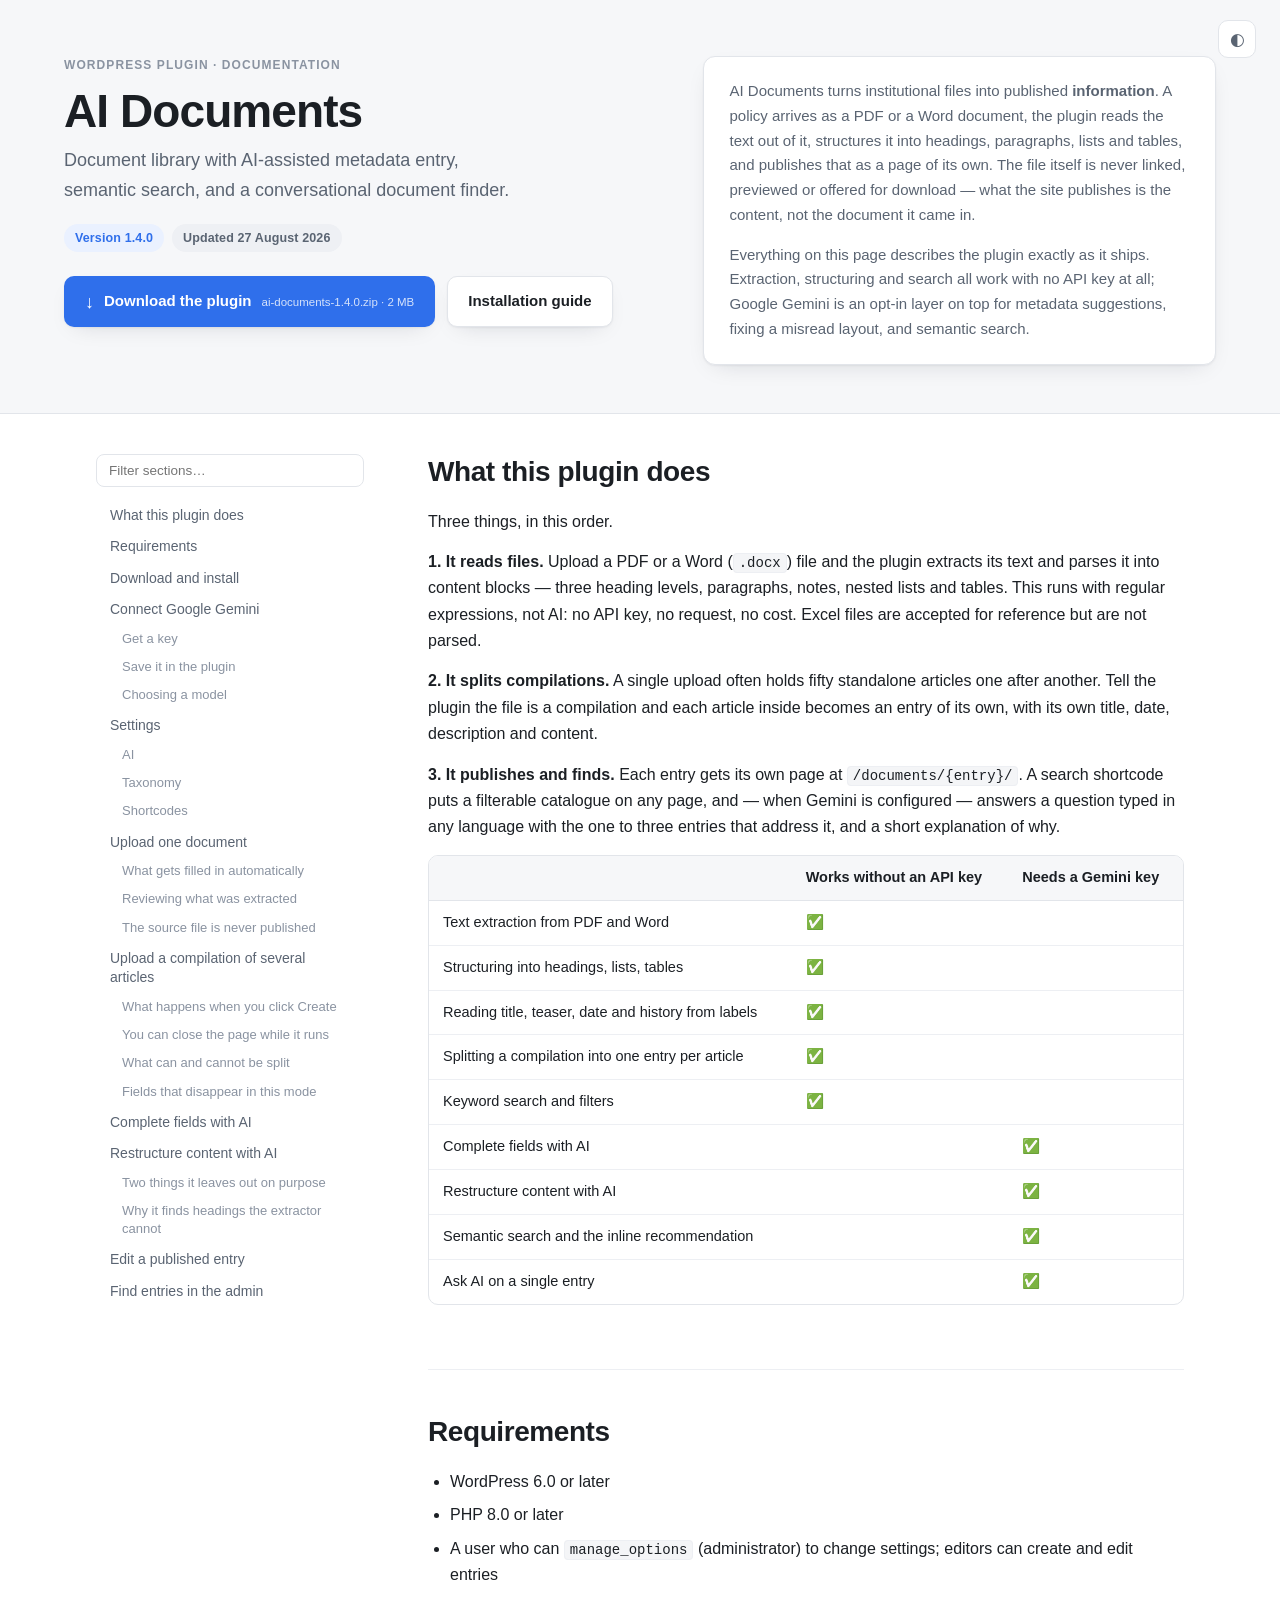
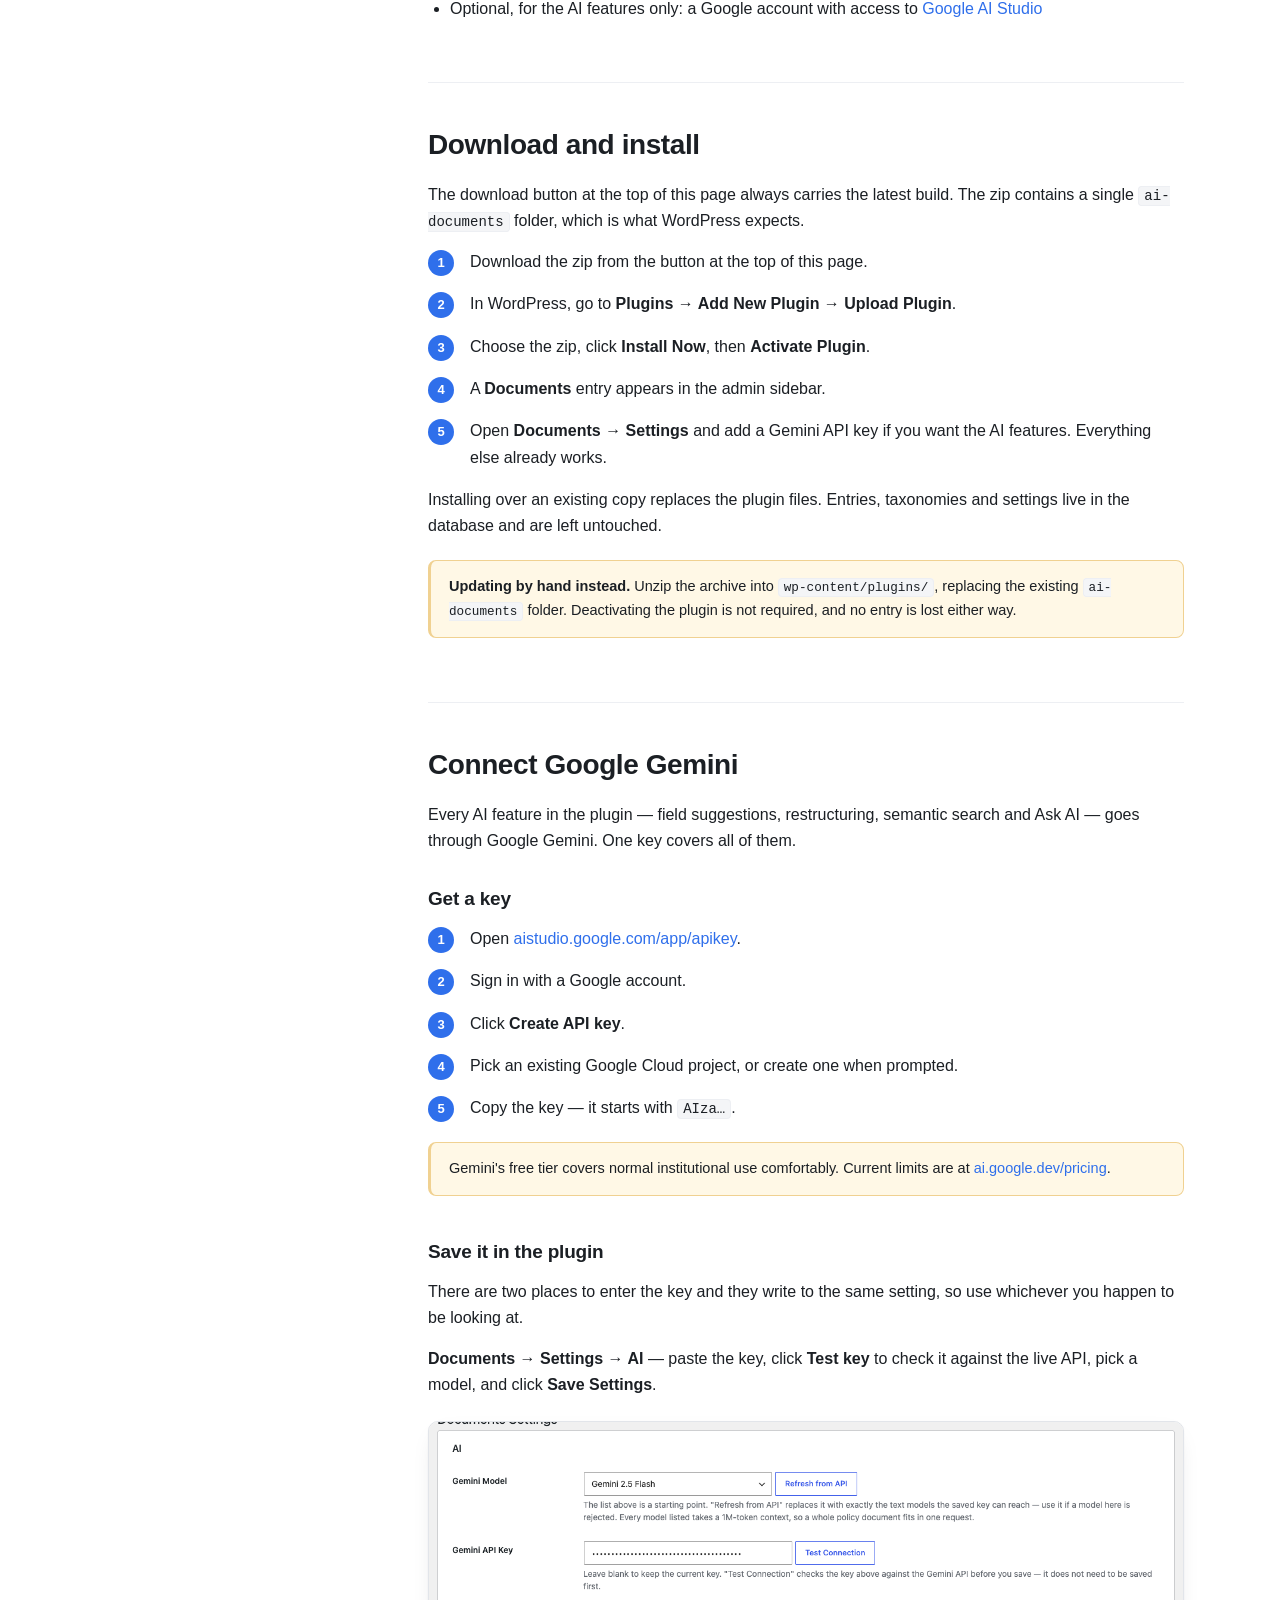
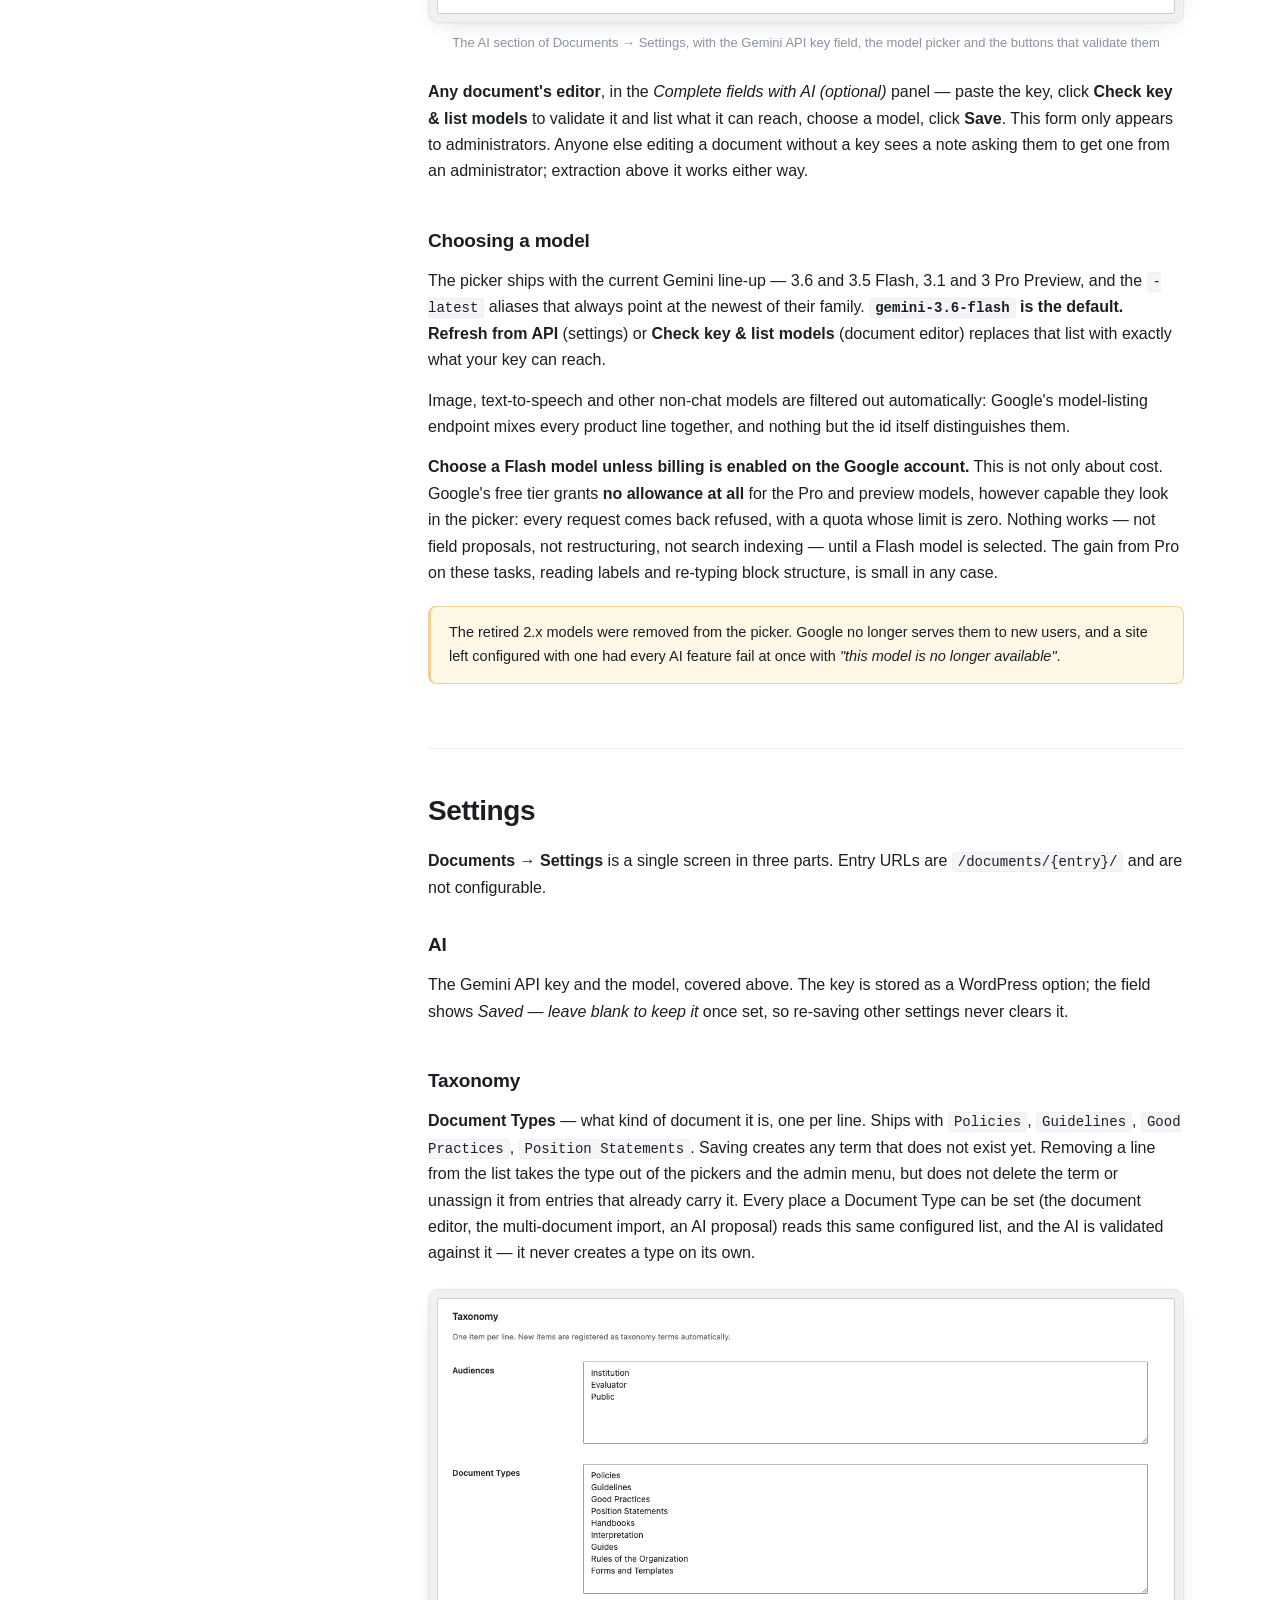
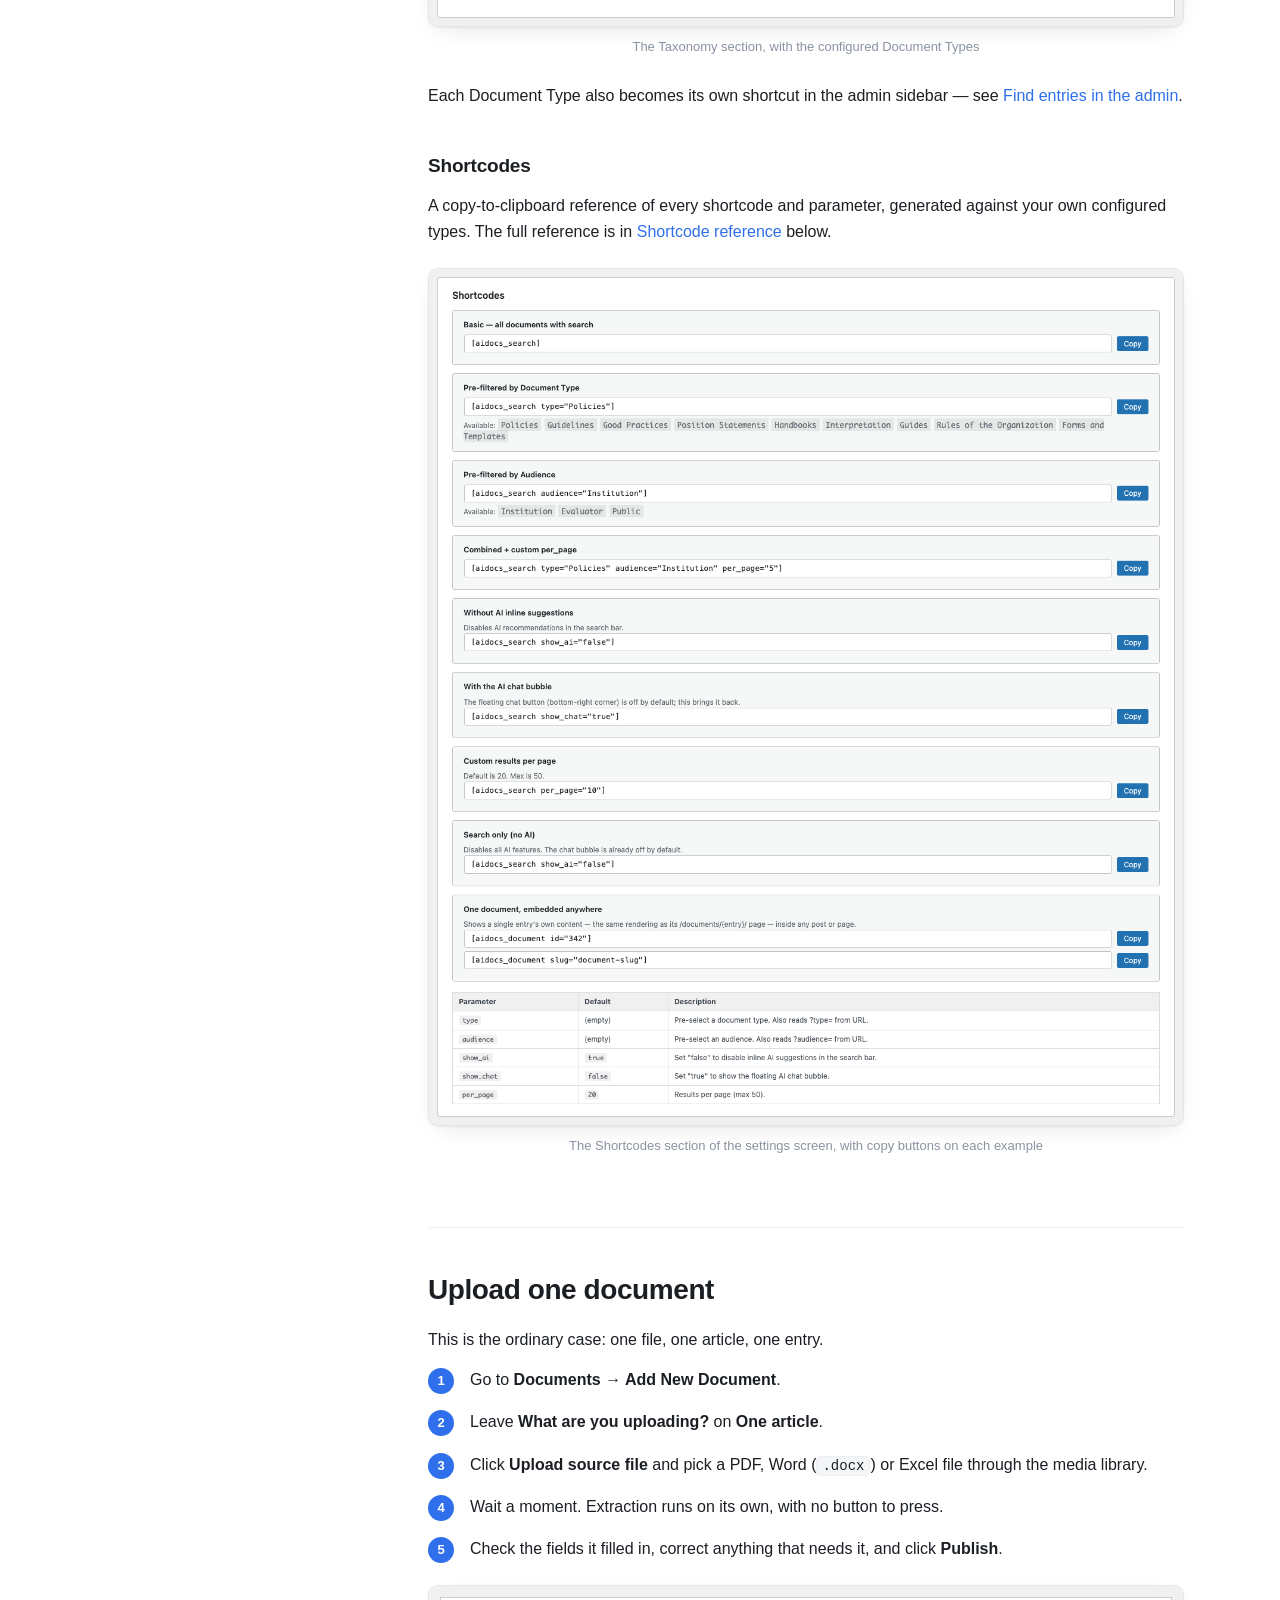
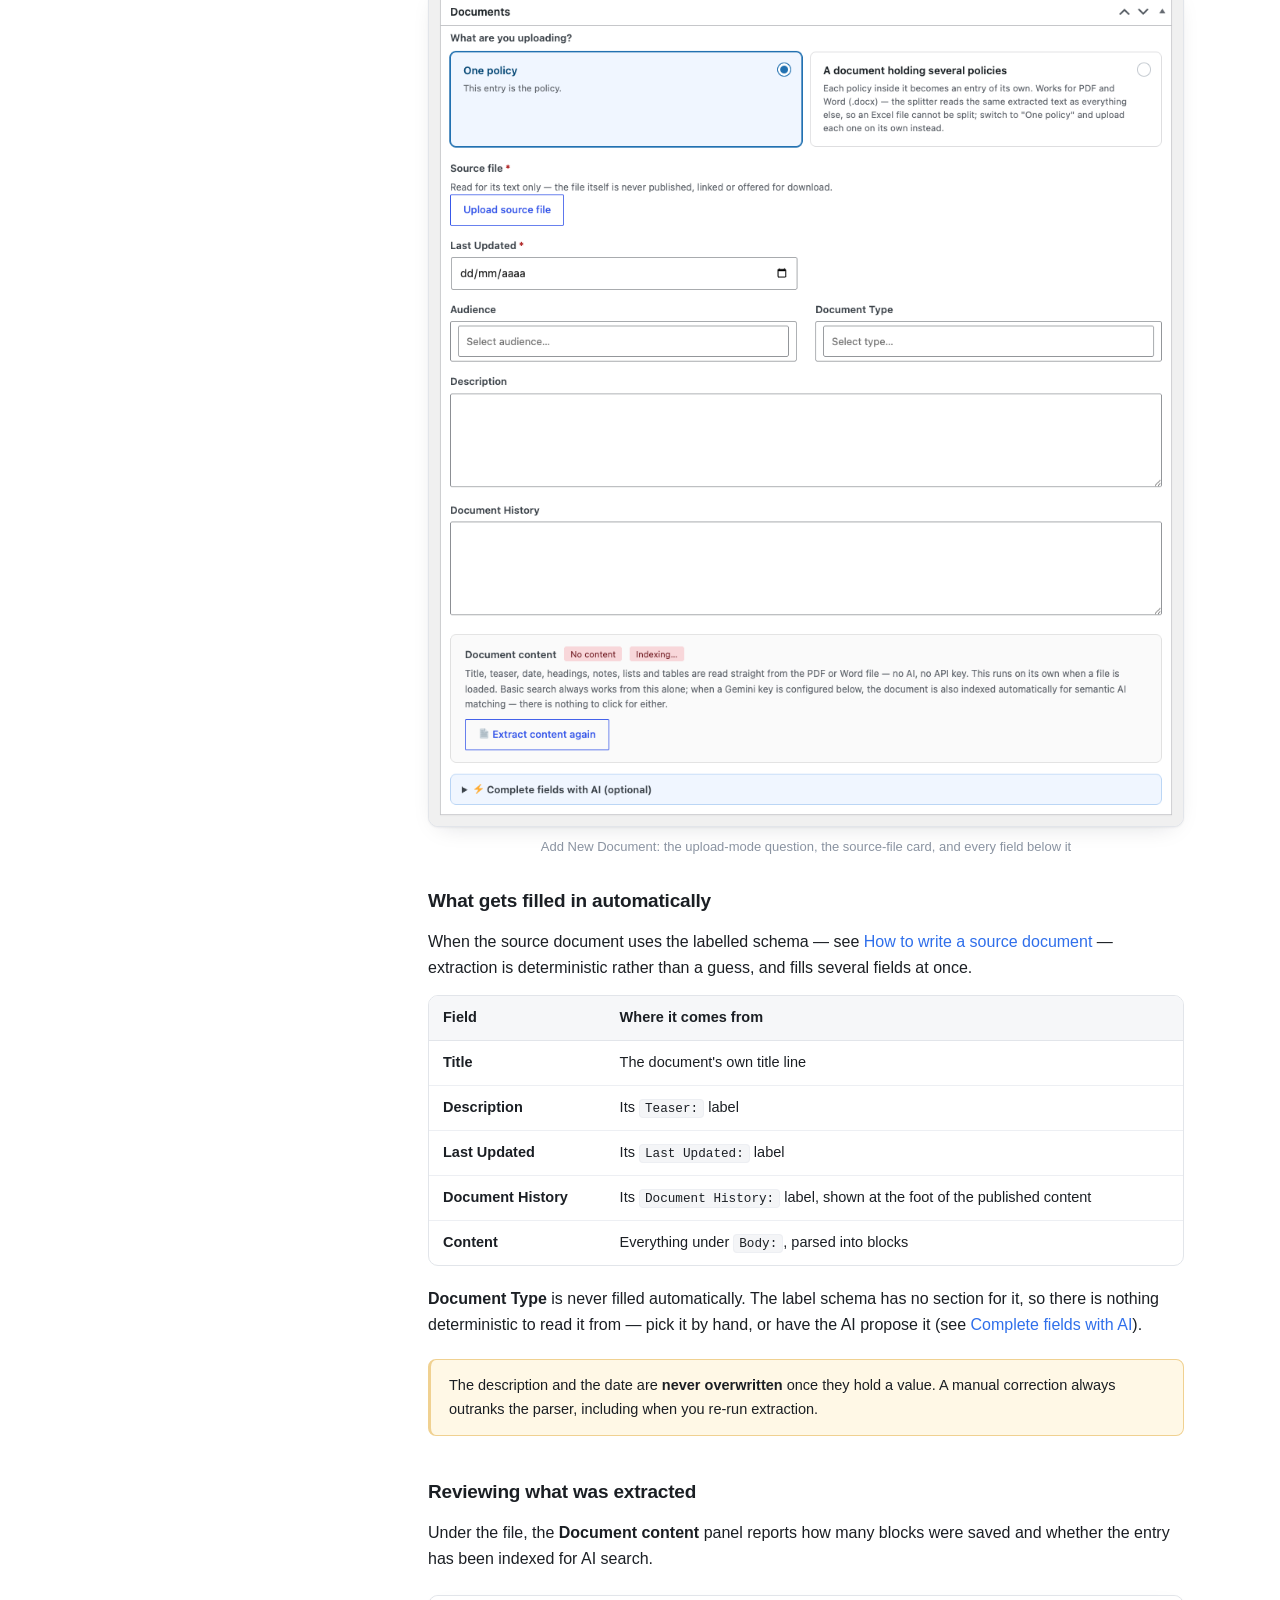
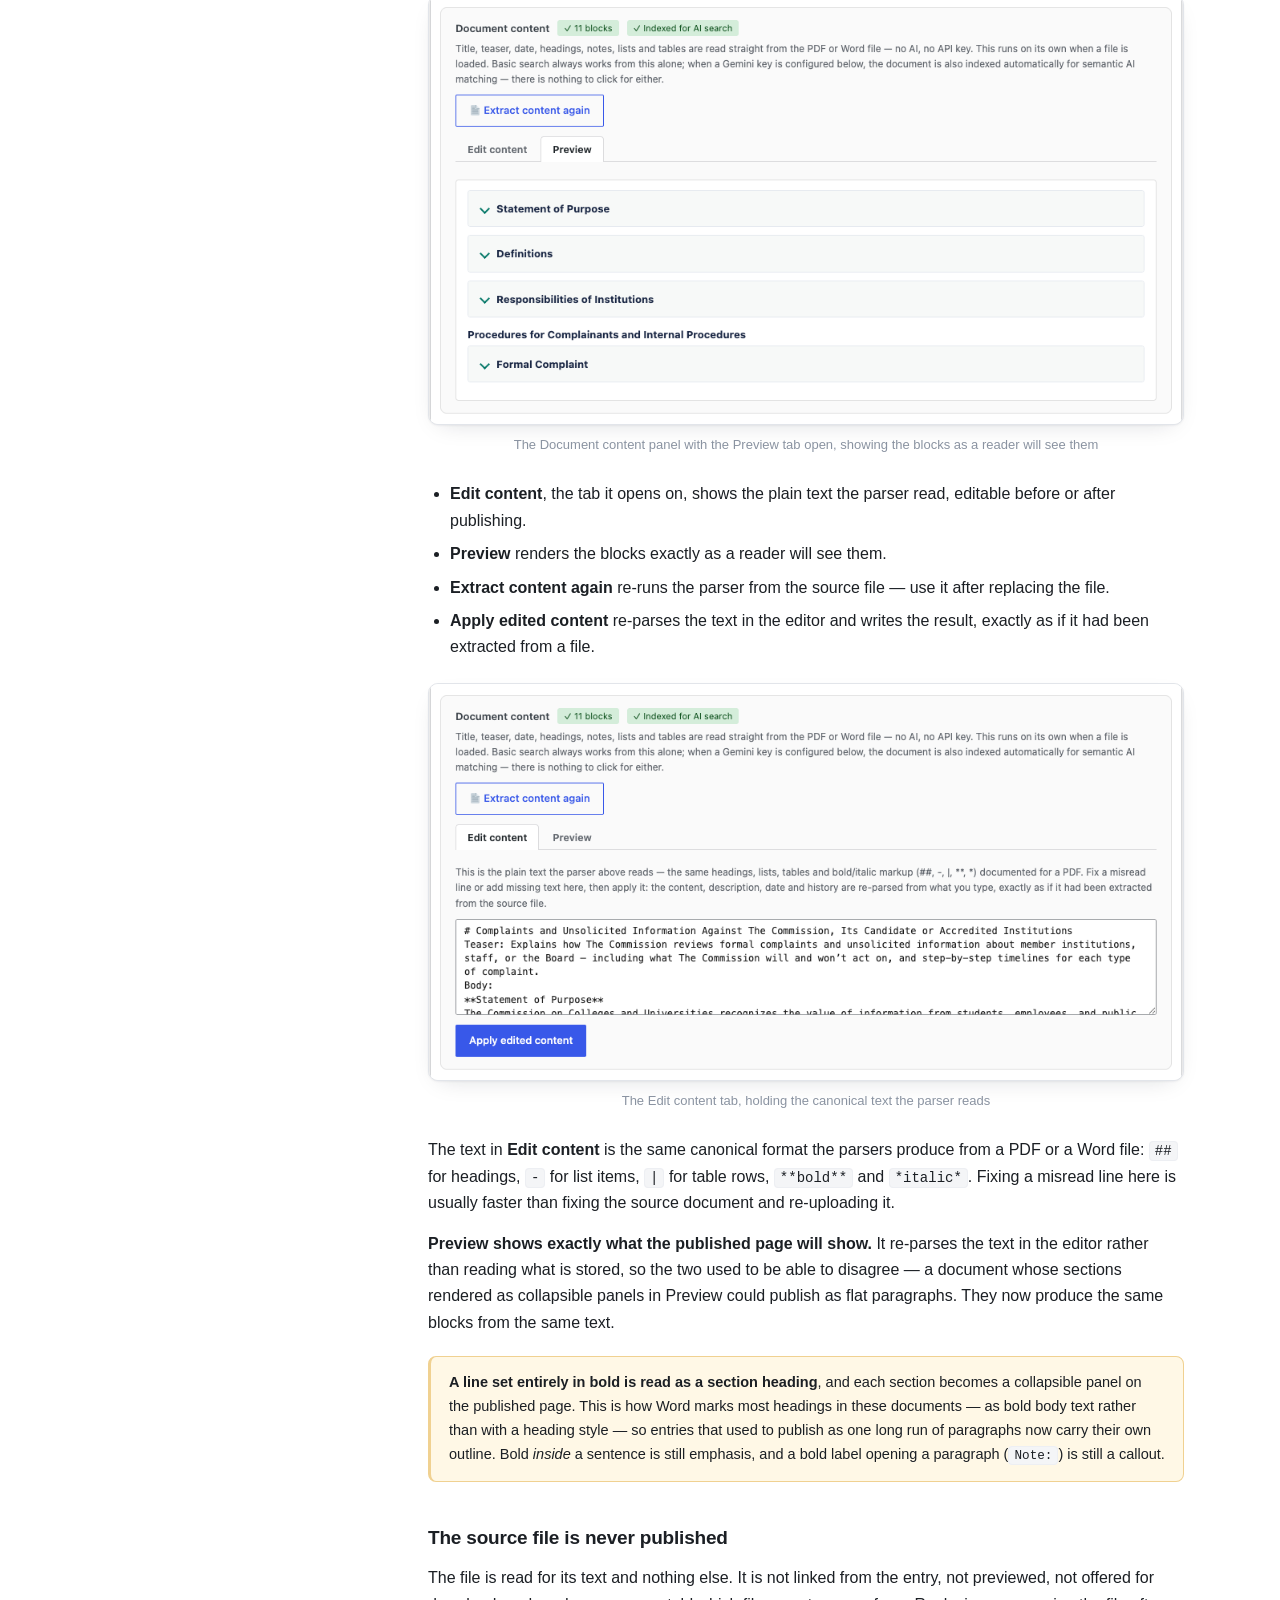
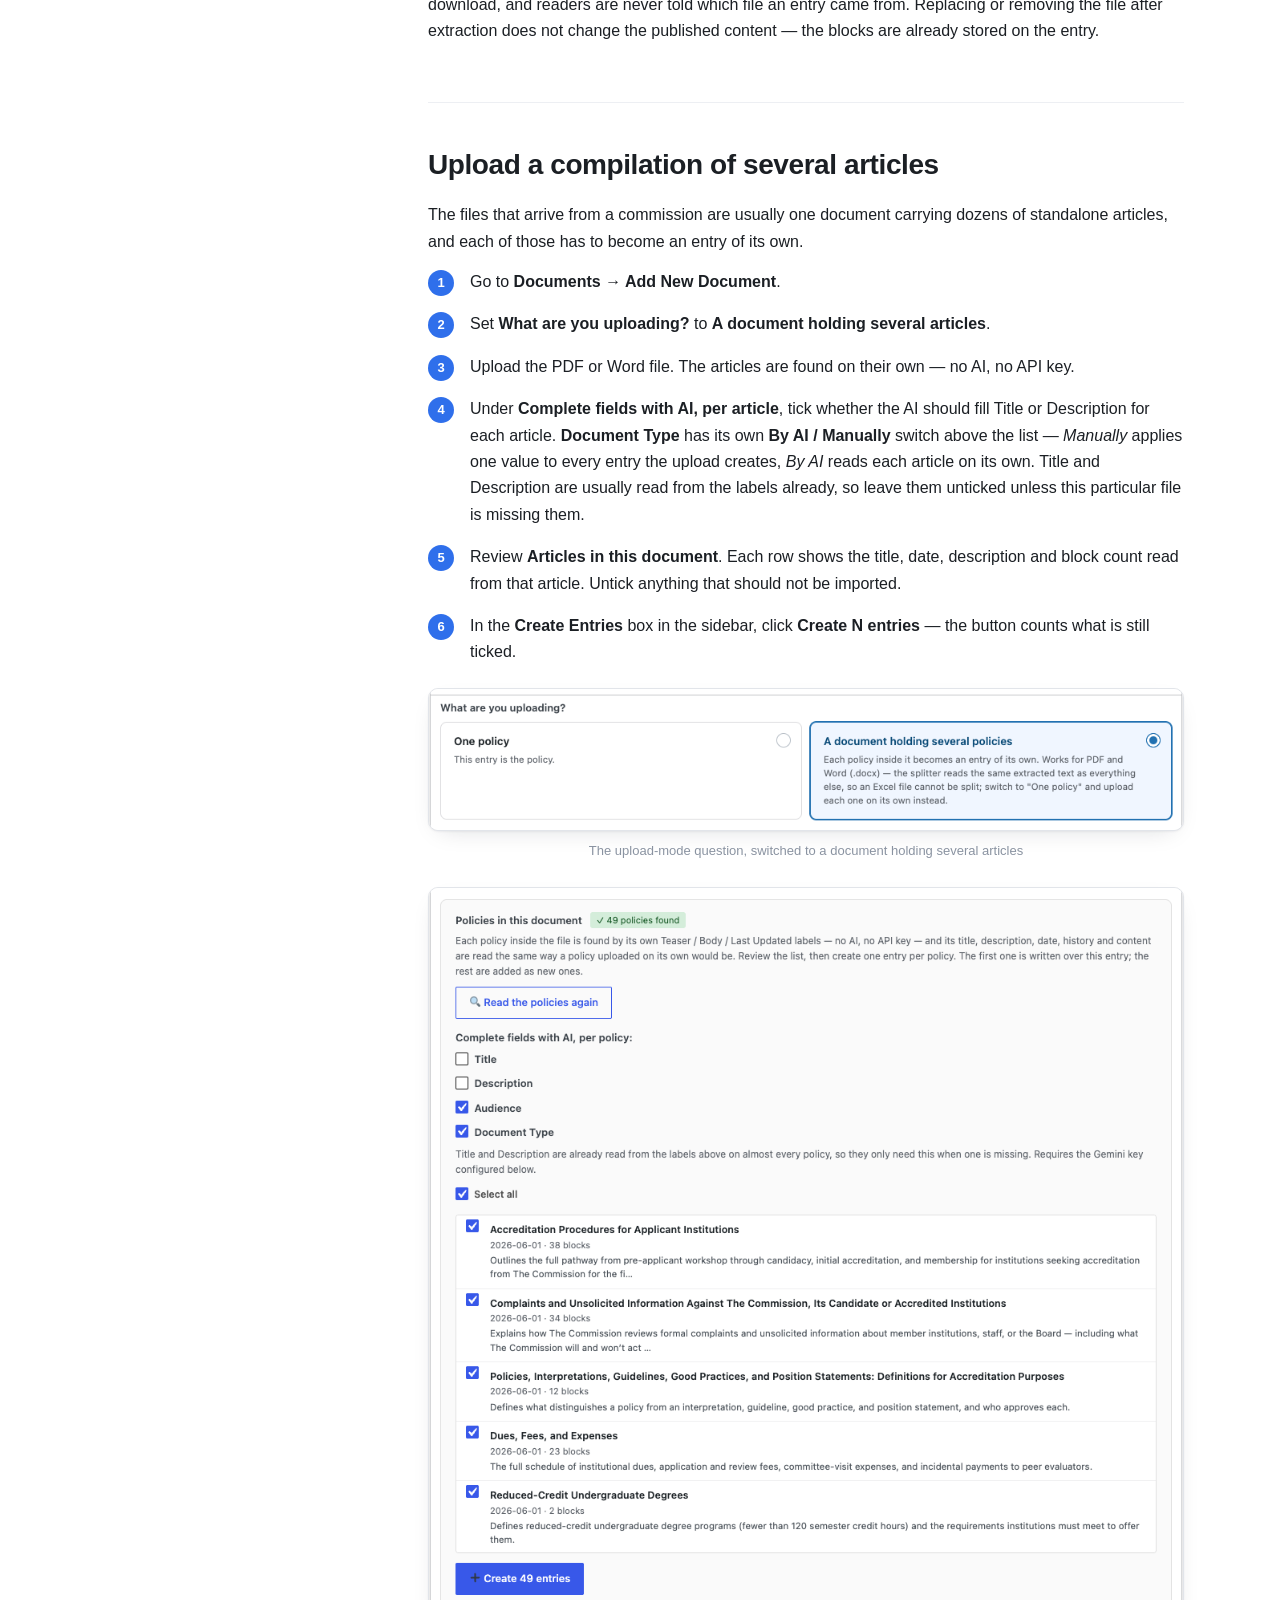
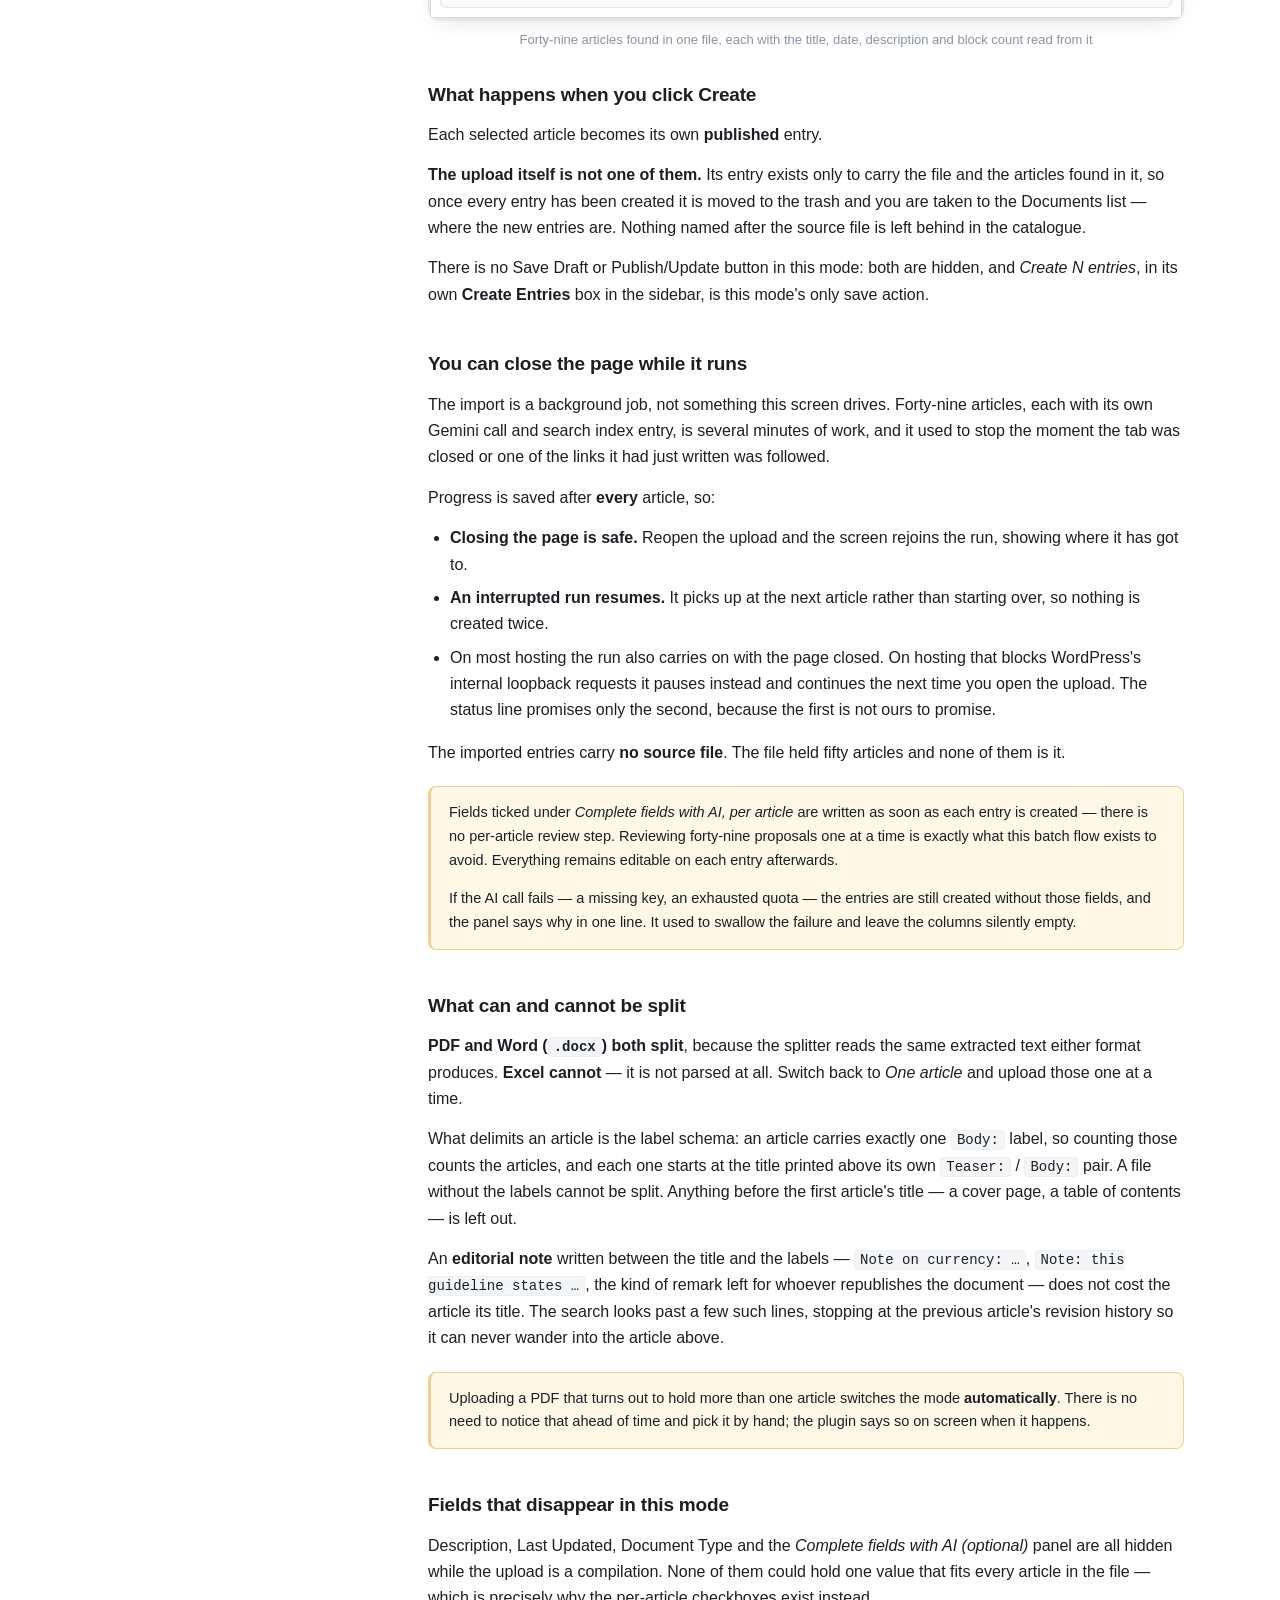
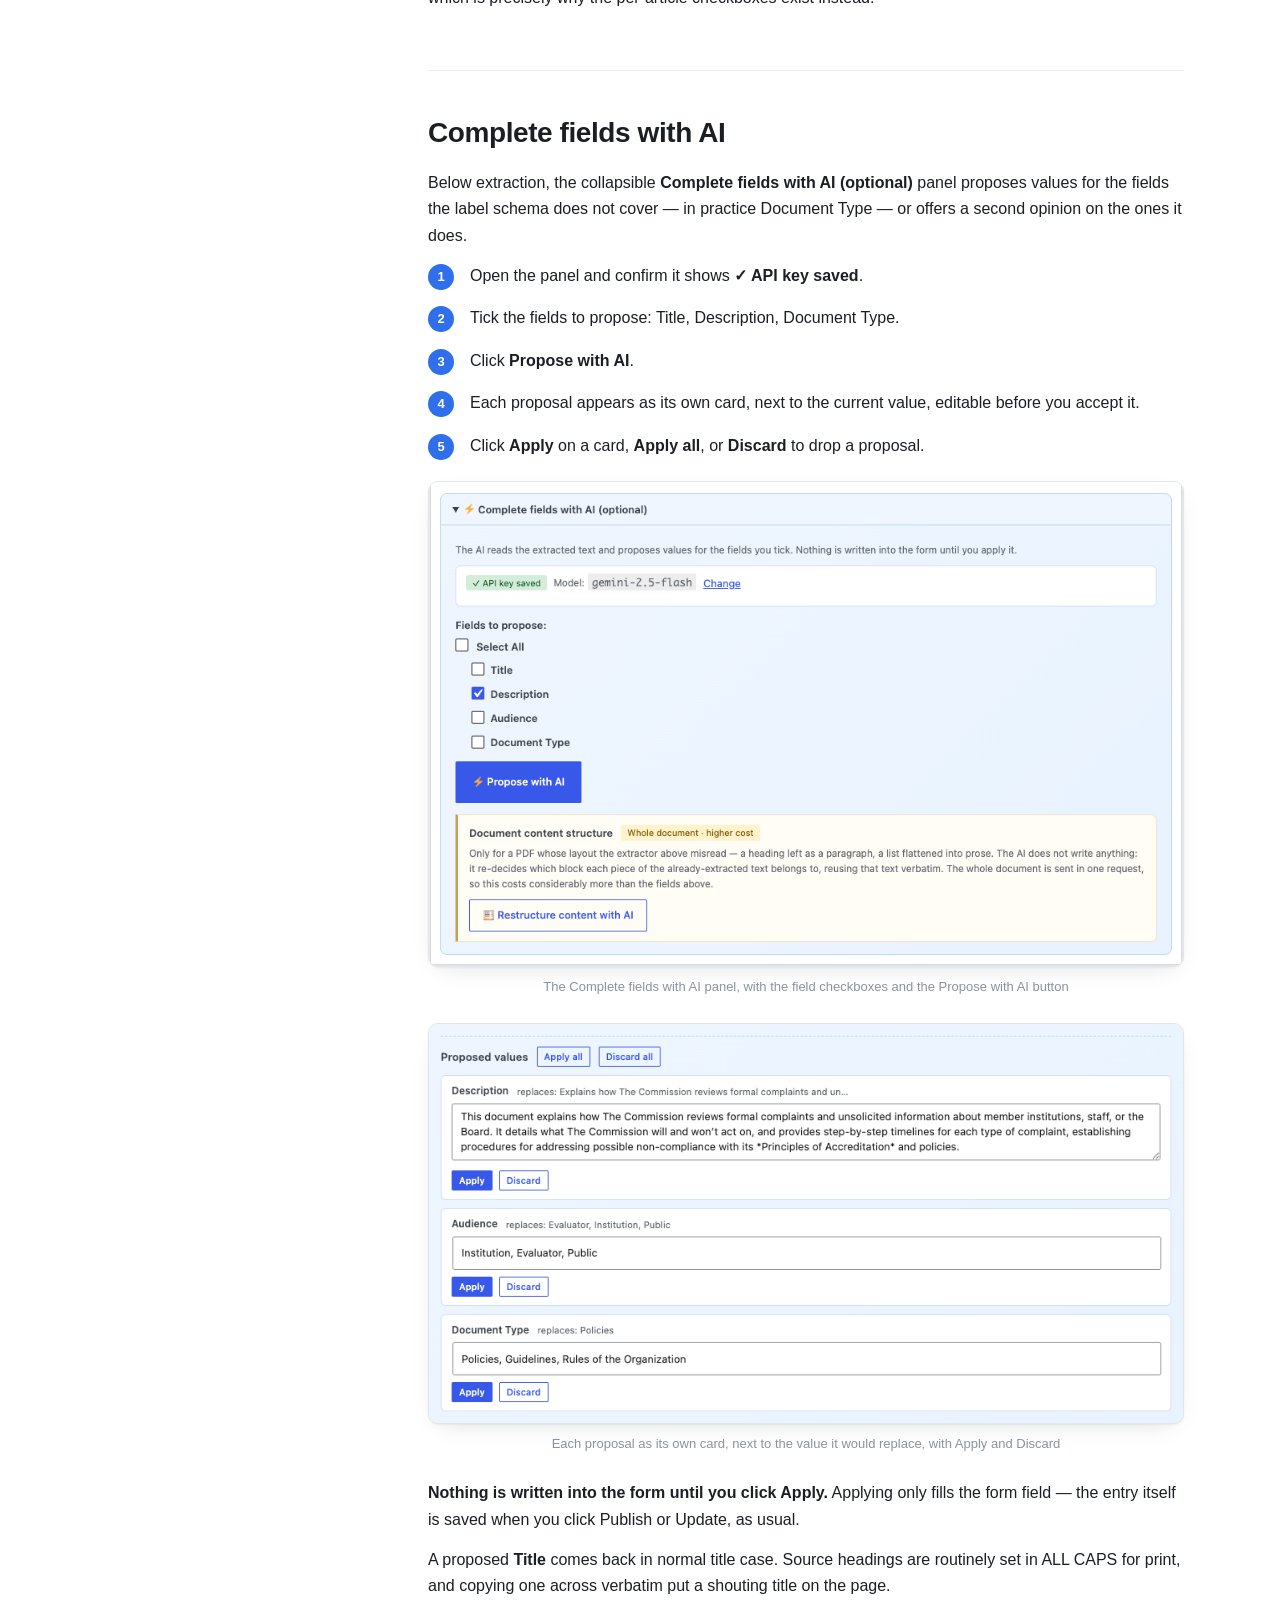
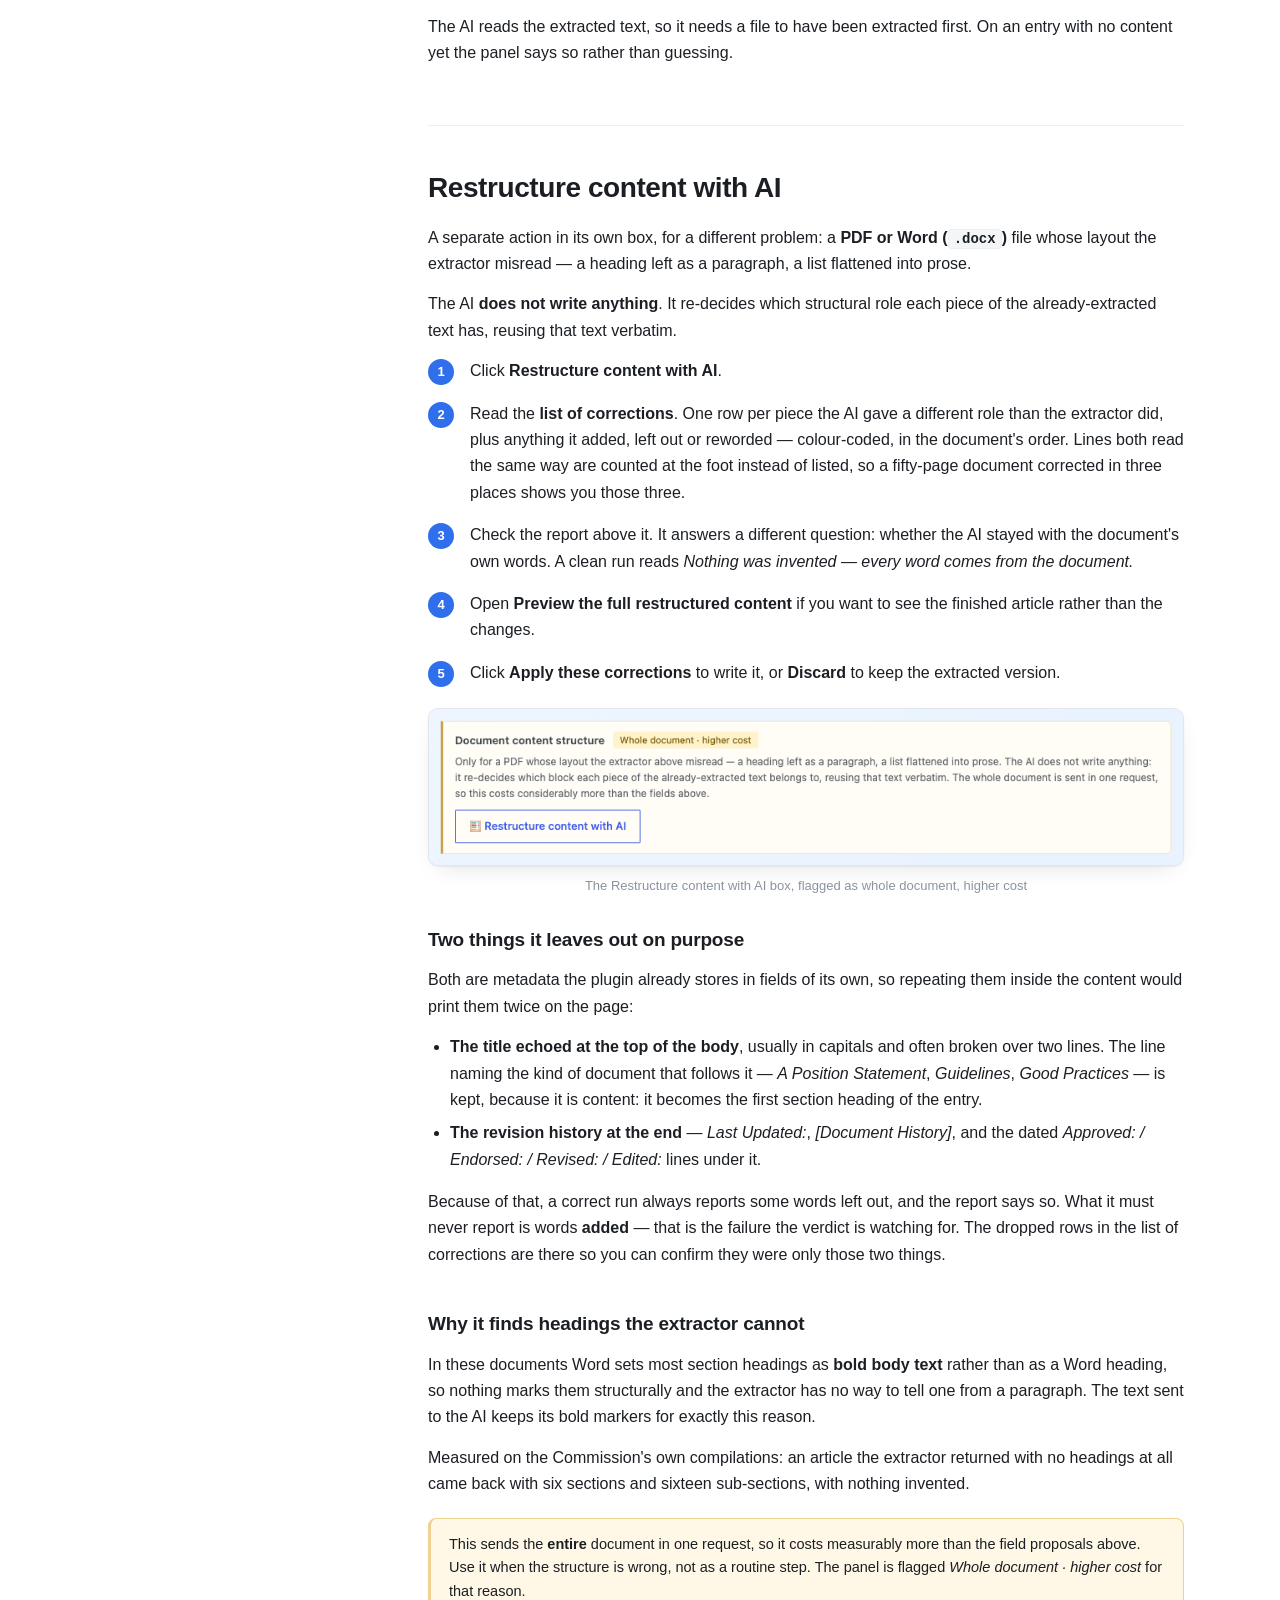
==== commit fb4b2987: "Keep the document-kind line, and move the type under the title Two follow-ups to the render fix.  Th" ====
--- a/docs/index.html
+++ b/docs/index.html
@@ -176,6 +176,9 @@
 </ul>
 <figure class="aidoc-shot"><img src="assets/screenshots/edit-extracted-content.png" alt="The Edit content tab, holding the canonical text the parser reads" loading="lazy"><figcaption>The Edit content tab, holding the canonical text the parser reads</figcaption></figure>
 <p>The text in <strong>Edit content</strong> is the same canonical format the parsers produce from a PDF or a Word file: <code>##</code> for headings, <code>-</code> for list items, <code>|</code> for table rows, <code>**bold**</code> and <code>*italic*</code>. Fixing a misread line here is usually faster than fixing the source document and re-uploading it.</p>
+<p><strong>Preview shows exactly what the published page will show.</strong> It re-parses the text in the editor rather than reading what is stored, so the two used to be able to disagree — a document whose sections rendered as collapsible panels in Preview could publish as flat paragraphs. They now produce the same blocks from the same text.</p>
+<blockquote class="aidoc-note"><p><strong>A line set entirely in bold is read as a section heading</strong>, and each section becomes a collapsible panel on the published page. This is how Word marks most headings in these documents — as bold body text rather than with a heading style — so entries that used to publish as one long run of paragraphs now carry their own outline. Bold <em>inside</em> a sentence is still emphasis, and a bold label opening a paragraph (<code>Note:</code>) is still a callout.</p>
+</blockquote>
 <h3 id="the-source-file-is-never-published">The source file is never published</h3>
 <p>The file is read for its text and nothing else. It is not linked from the entry, not previewed, not offered for download, and readers are never told which file an entry came from. Replacing or removing the file after extraction does not change the published content — the blocks are already stored on the entry.</p>
 </section>
@@ -248,7 +251,7 @@
 <h3 id="two-things-it-leaves-out-on-purpose">Two things it leaves out on purpose</h3>
 <p>Both are metadata the plugin already stores in fields of its own, so repeating them inside the content would print them twice on the page:</p>
 <ul>
-<li><strong>The title echoed at the top of the body</strong>, usually in capitals and often broken over two lines, together with the line naming the kind of document that follows it — <em>A Position Statement</em>, <em>Guidelines</em>, <em>Good Practices</em>.</li>
+<li><strong>The title echoed at the top of the body</strong>, usually in capitals and often broken over two lines. The line naming the kind of document that follows it — <em>A Position Statement</em>, <em>Guidelines</em>, <em>Good Practices</em> — is kept, because it is content: it becomes the first section heading of the entry.</li>
 <li><strong>The revision history at the end</strong> — <em>Last Updated:</em>, <em>[Document History]</em>, and the dated <em>Approved: / Endorsed: / Revised: / Edited:</em> lines under it.</li>
 </ul>
 <p>Because of that, a correct run always reports some words left out, and the report says so. What it must never report is words <strong>added</strong> — that is the failure the verdict is watching for. The dropped rows in the list of corrections are there so you can confirm they were only those two things.</p>
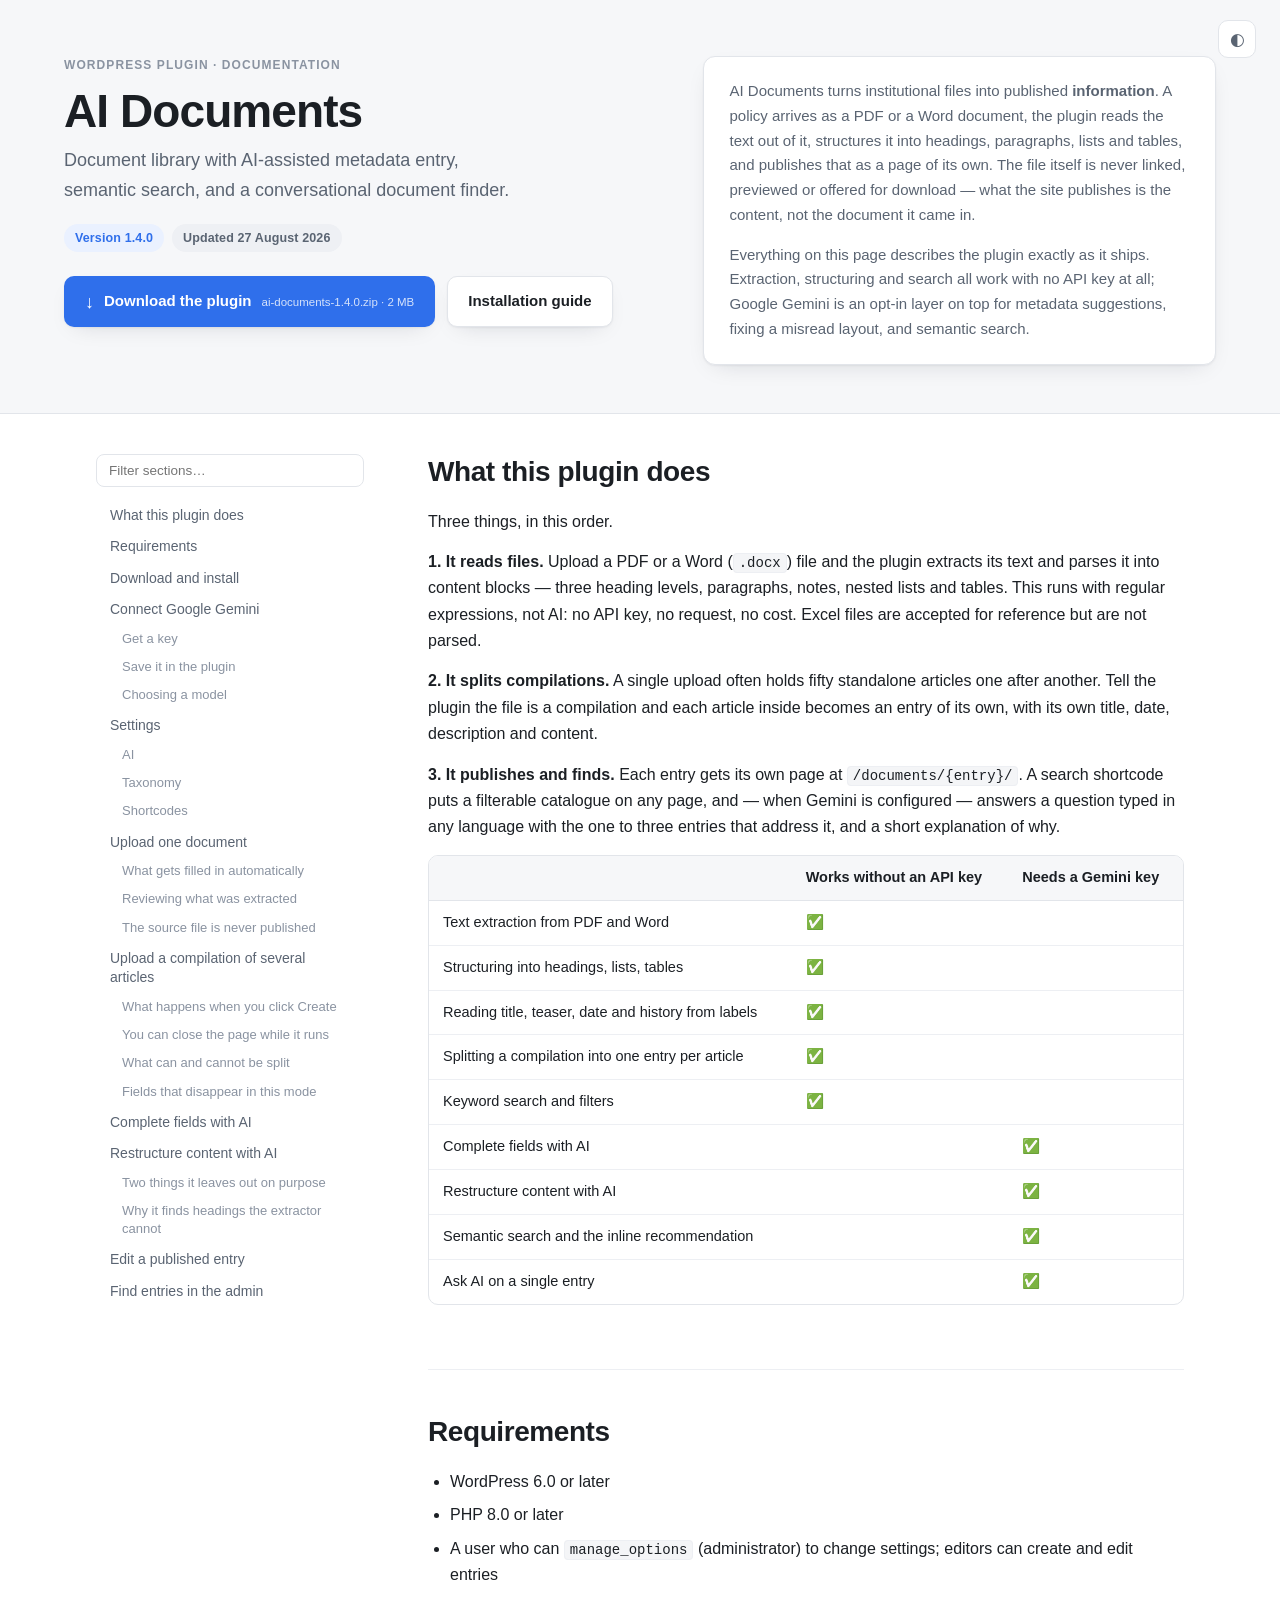
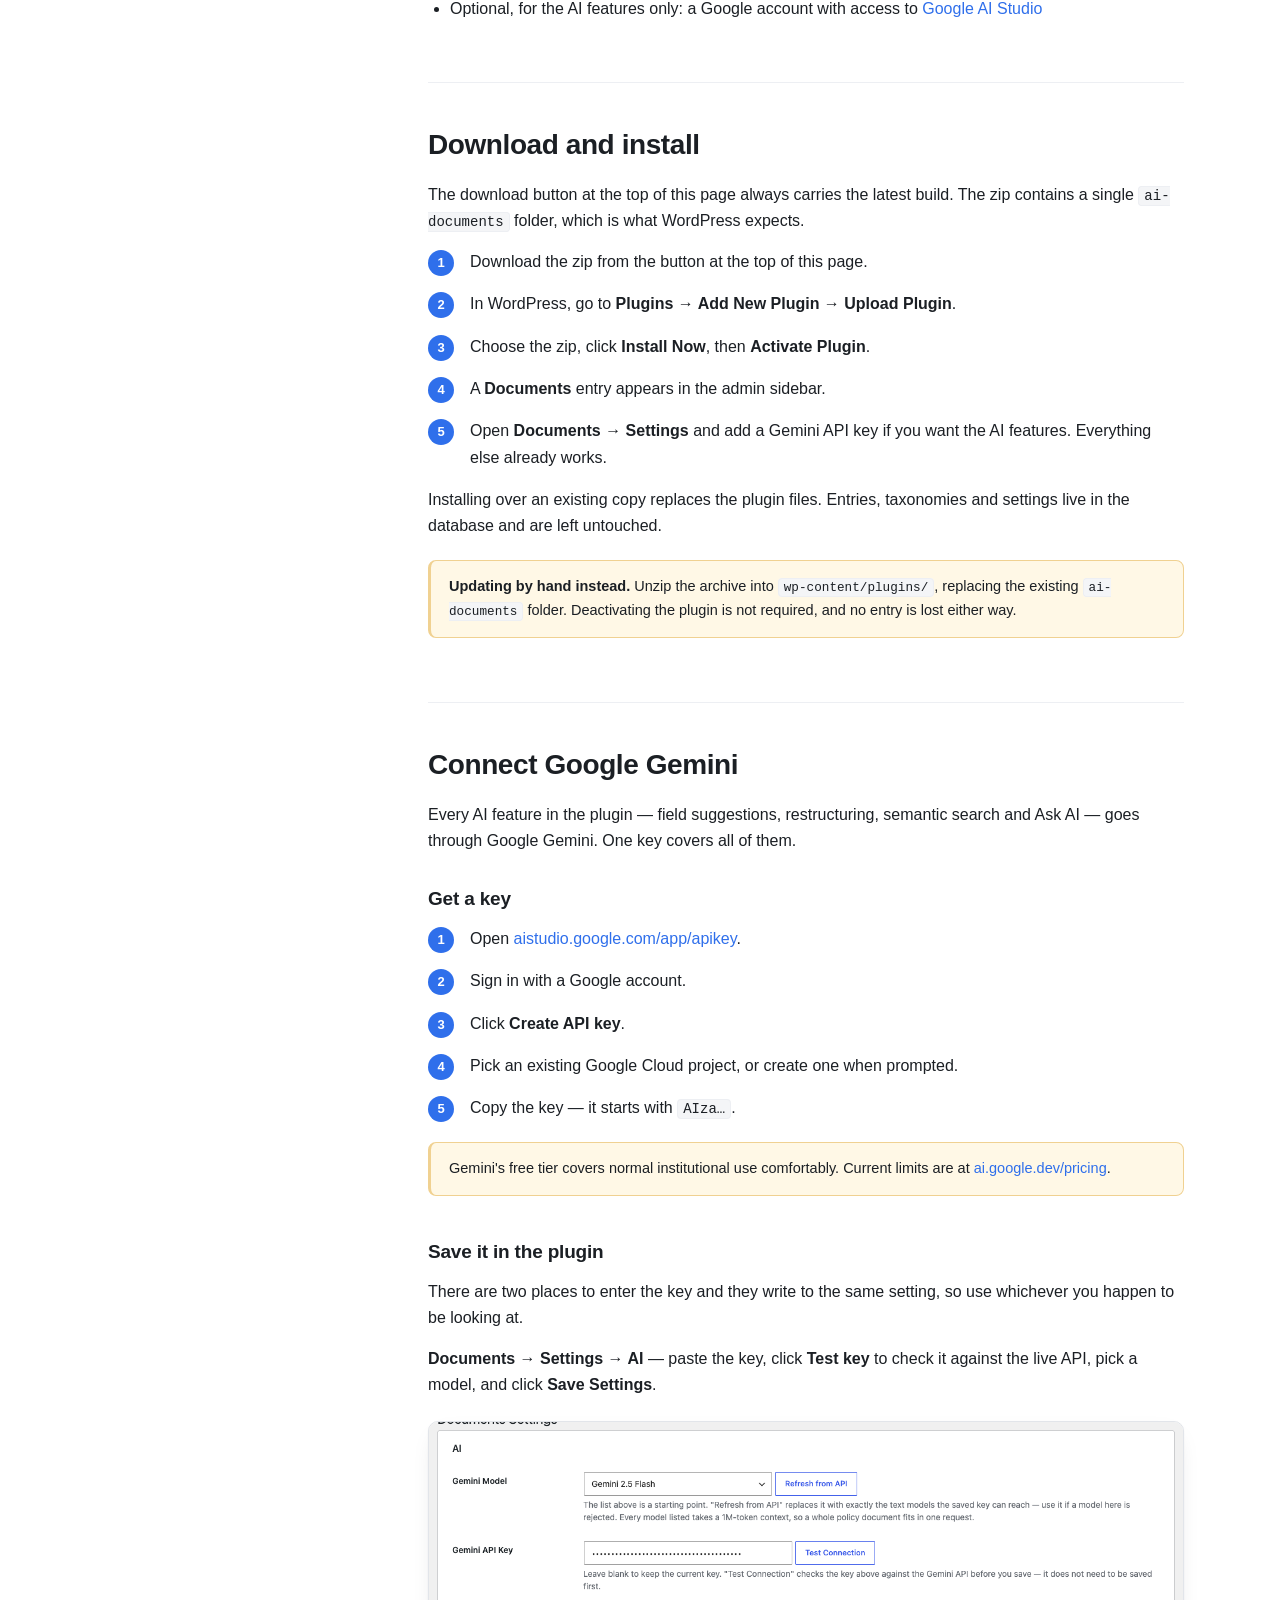
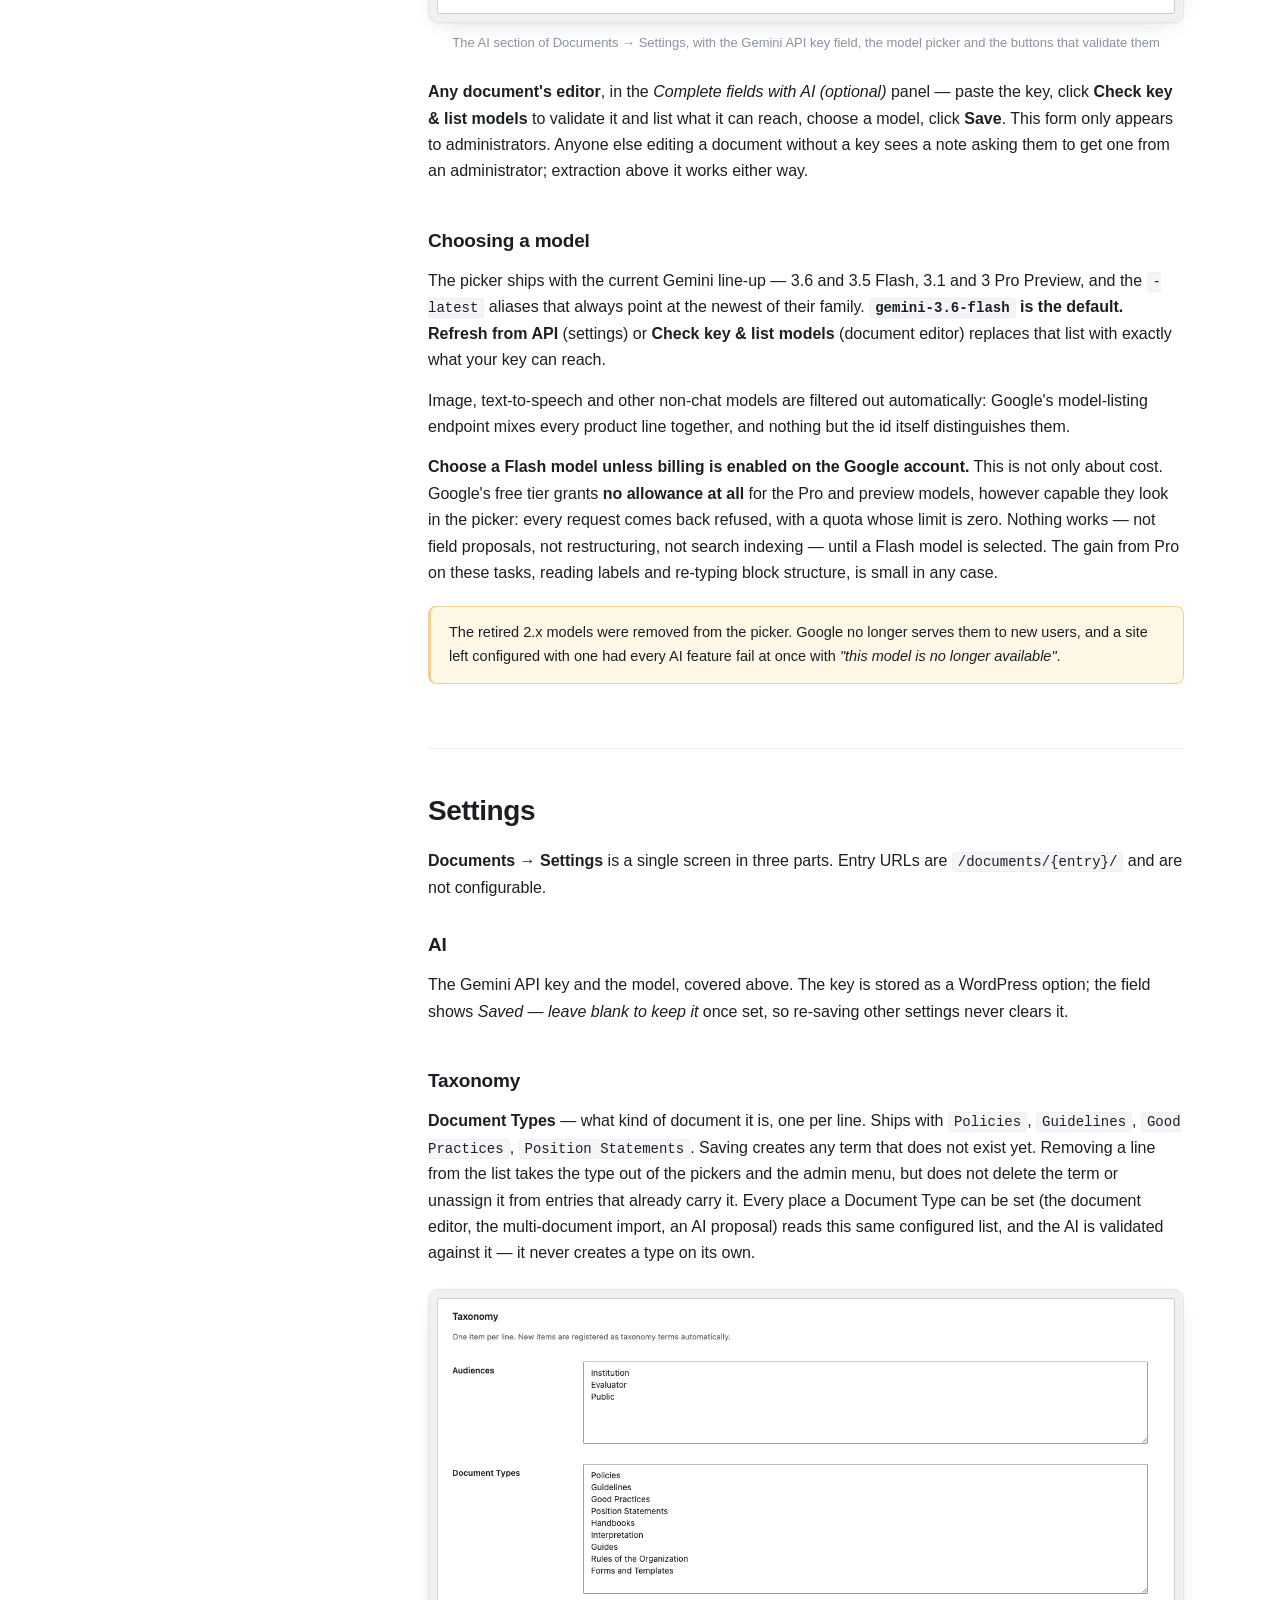
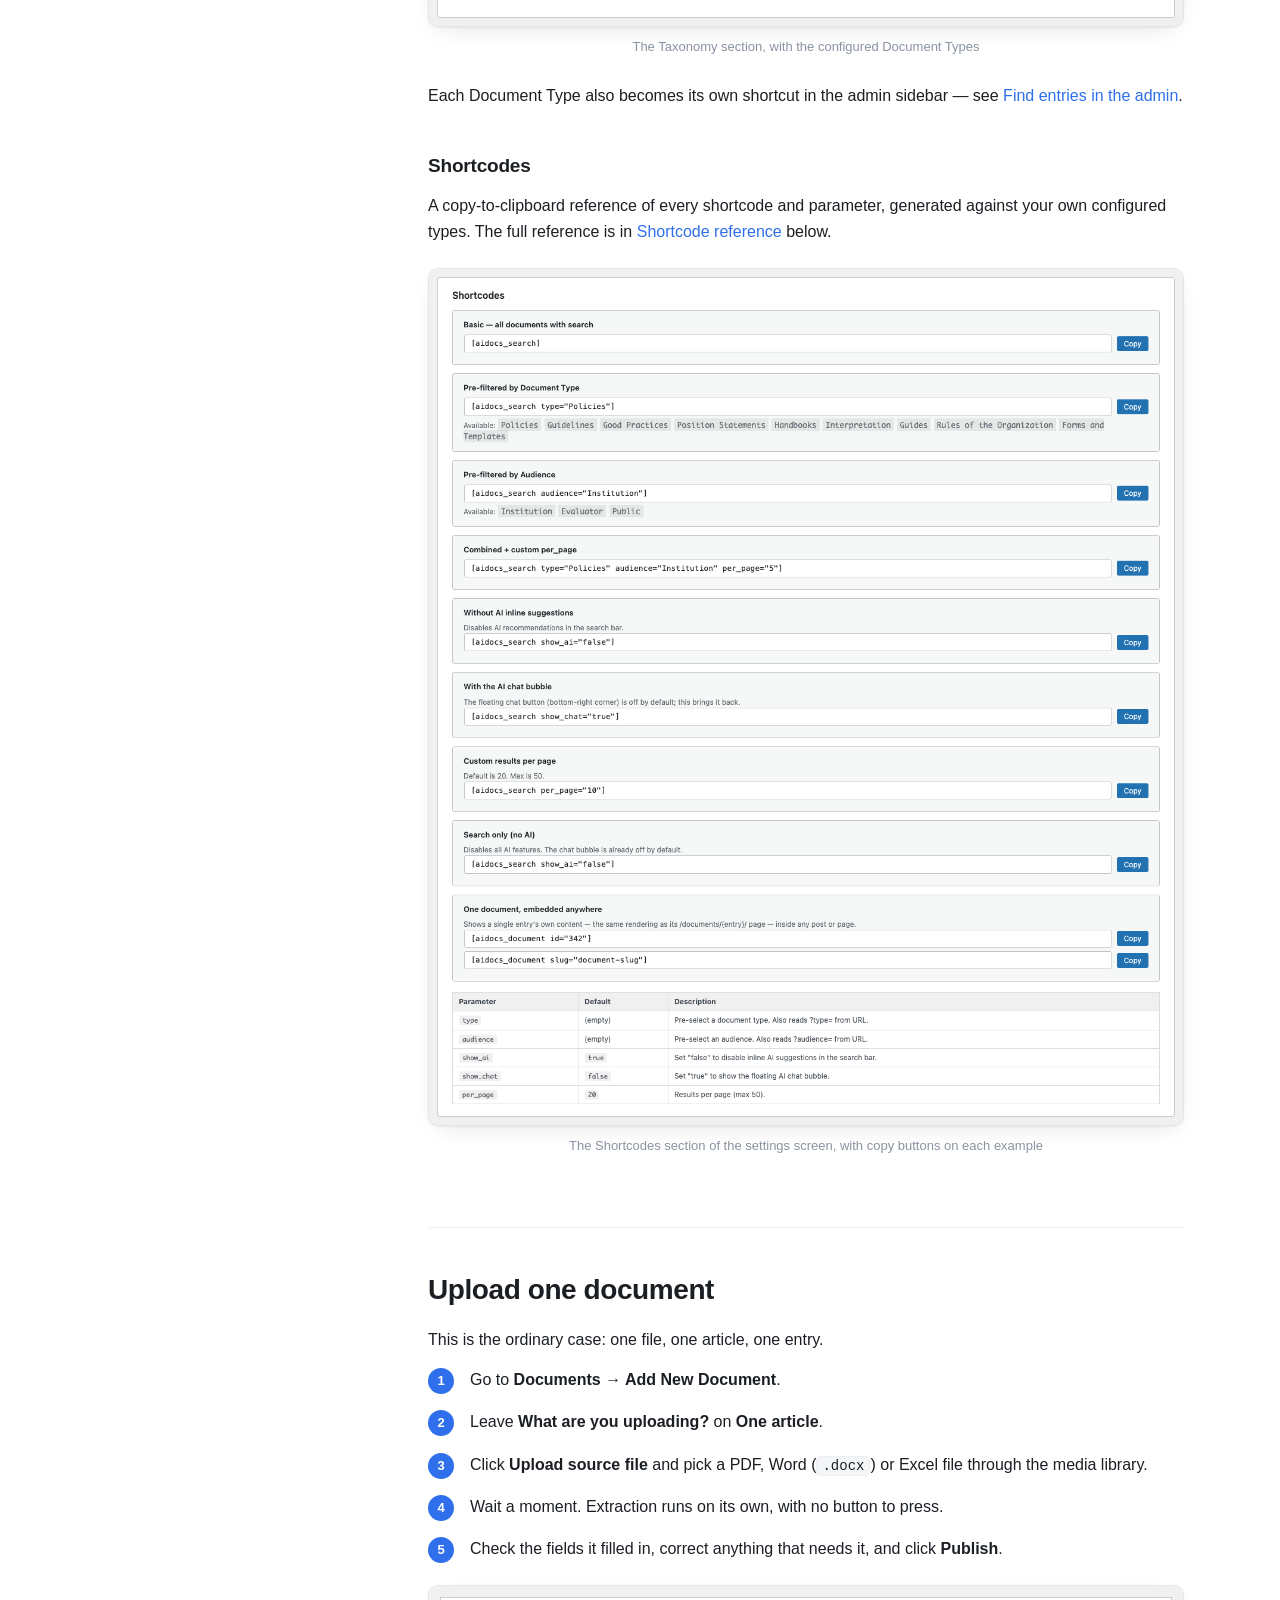
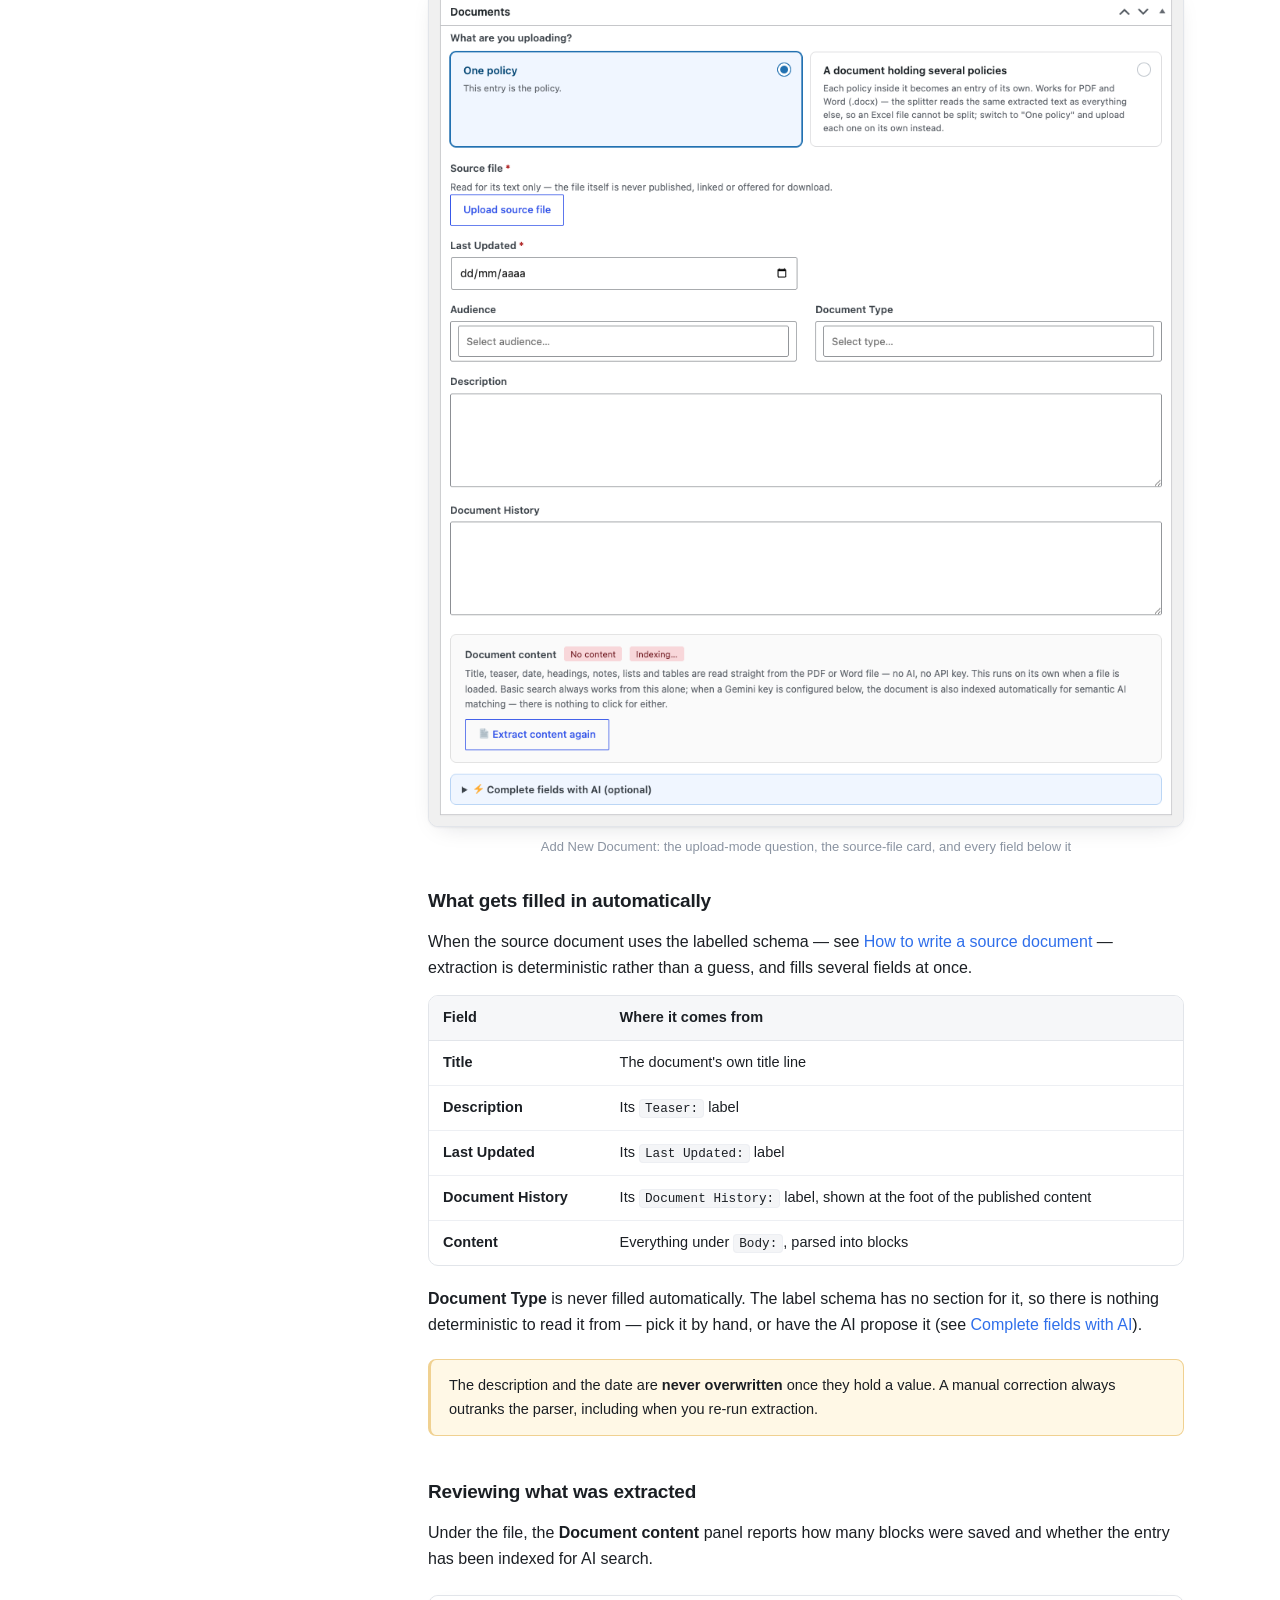
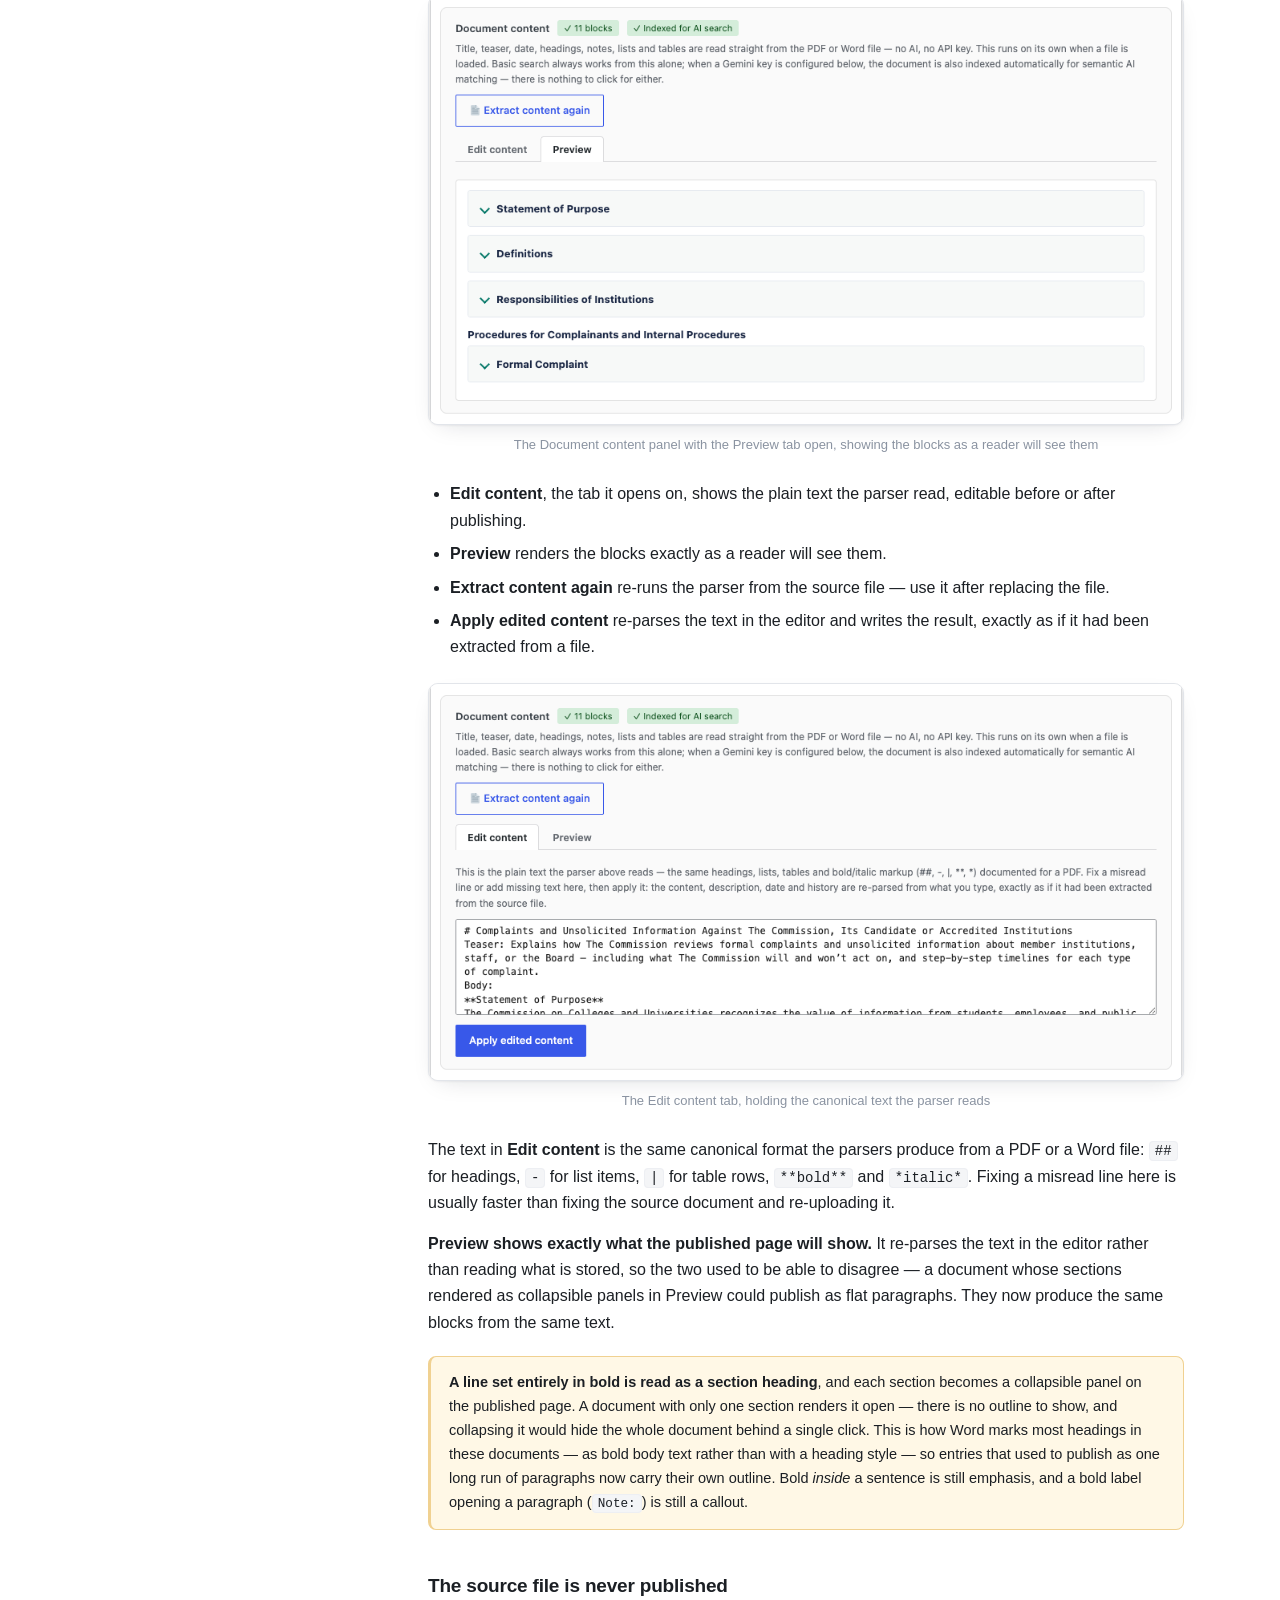
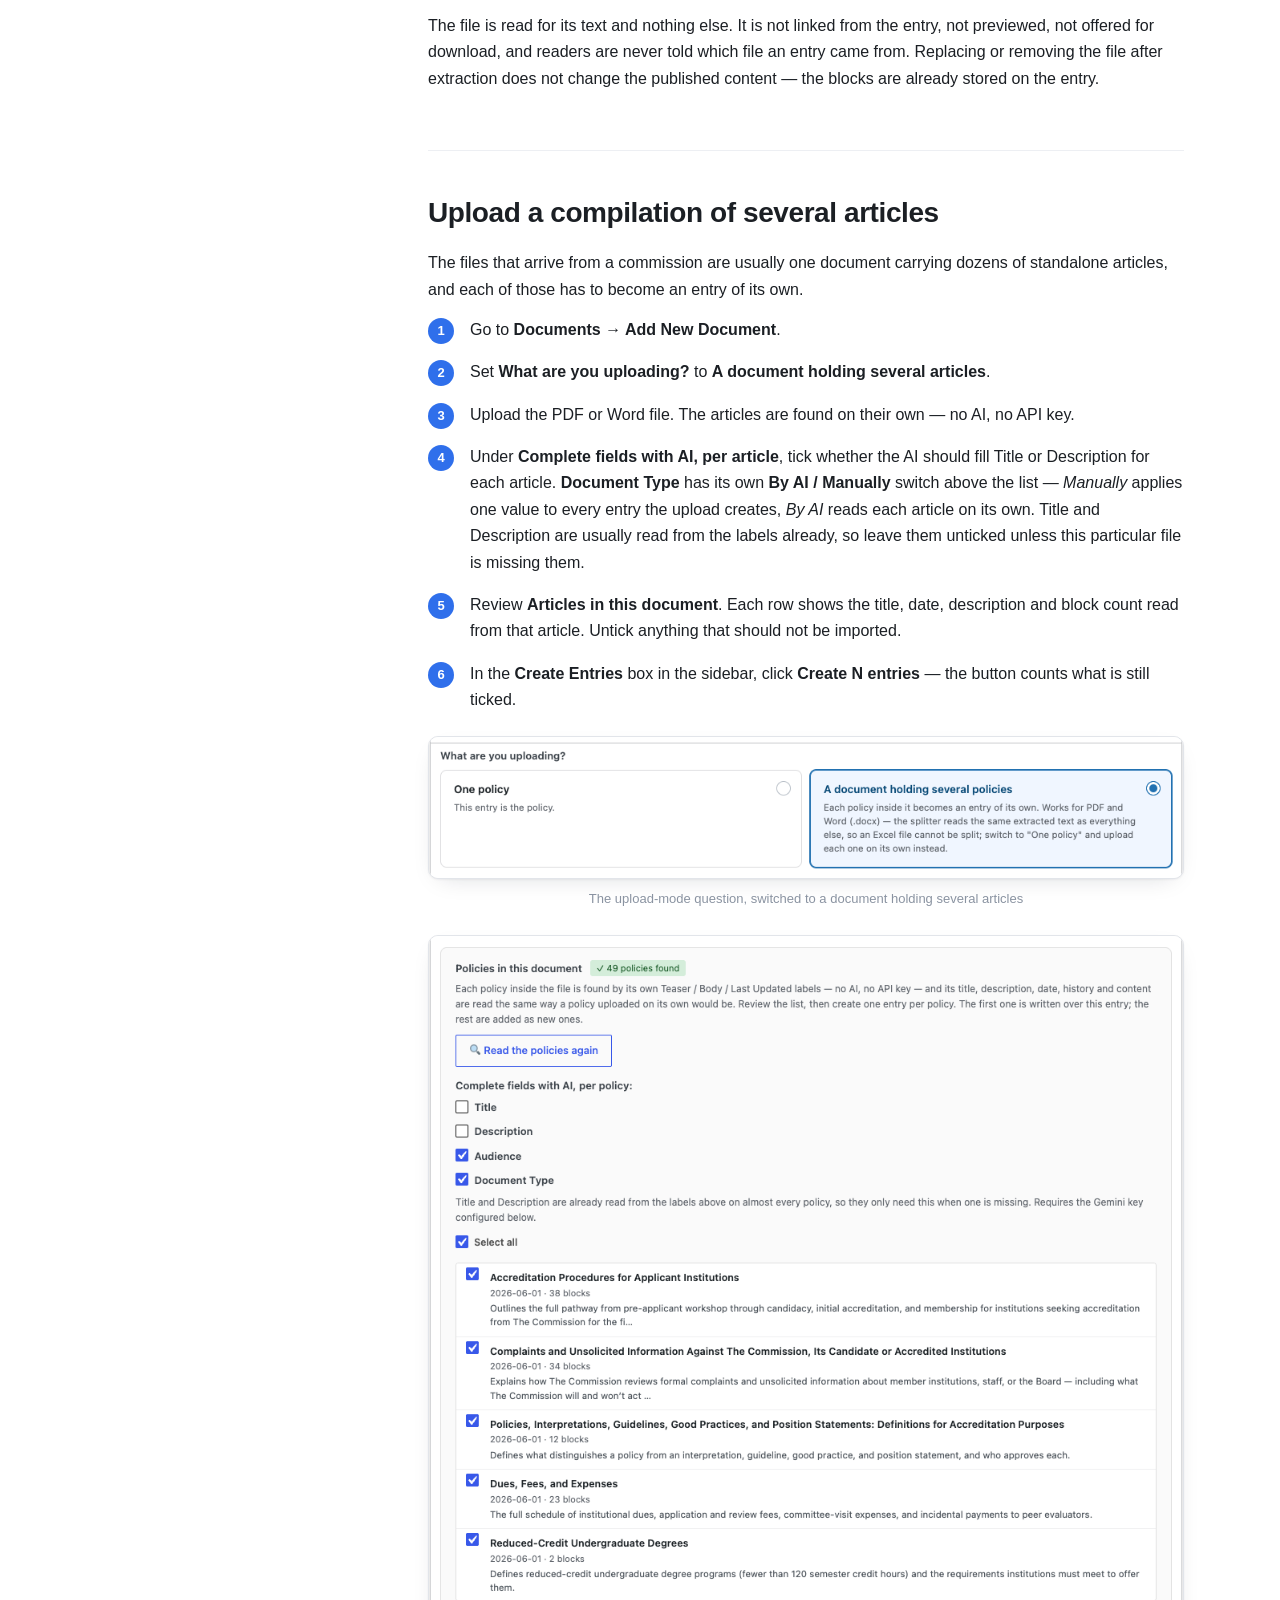
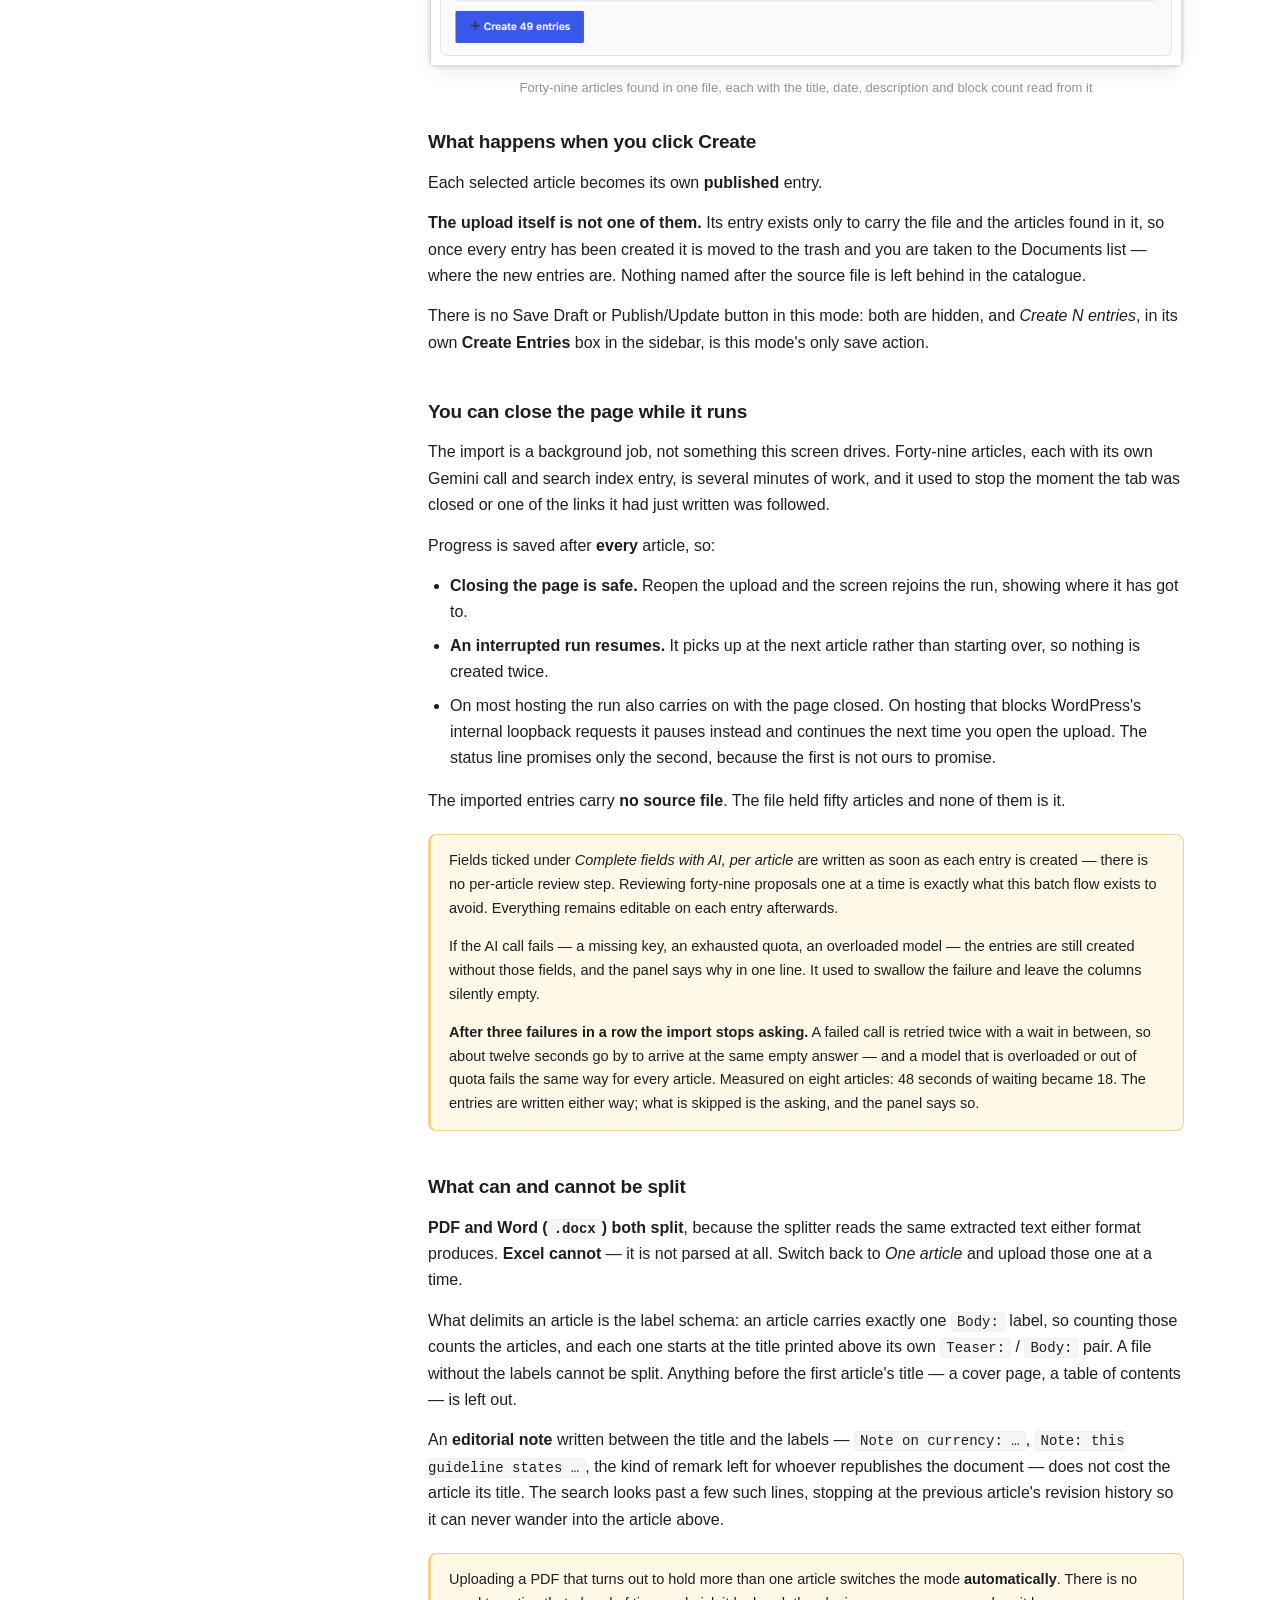
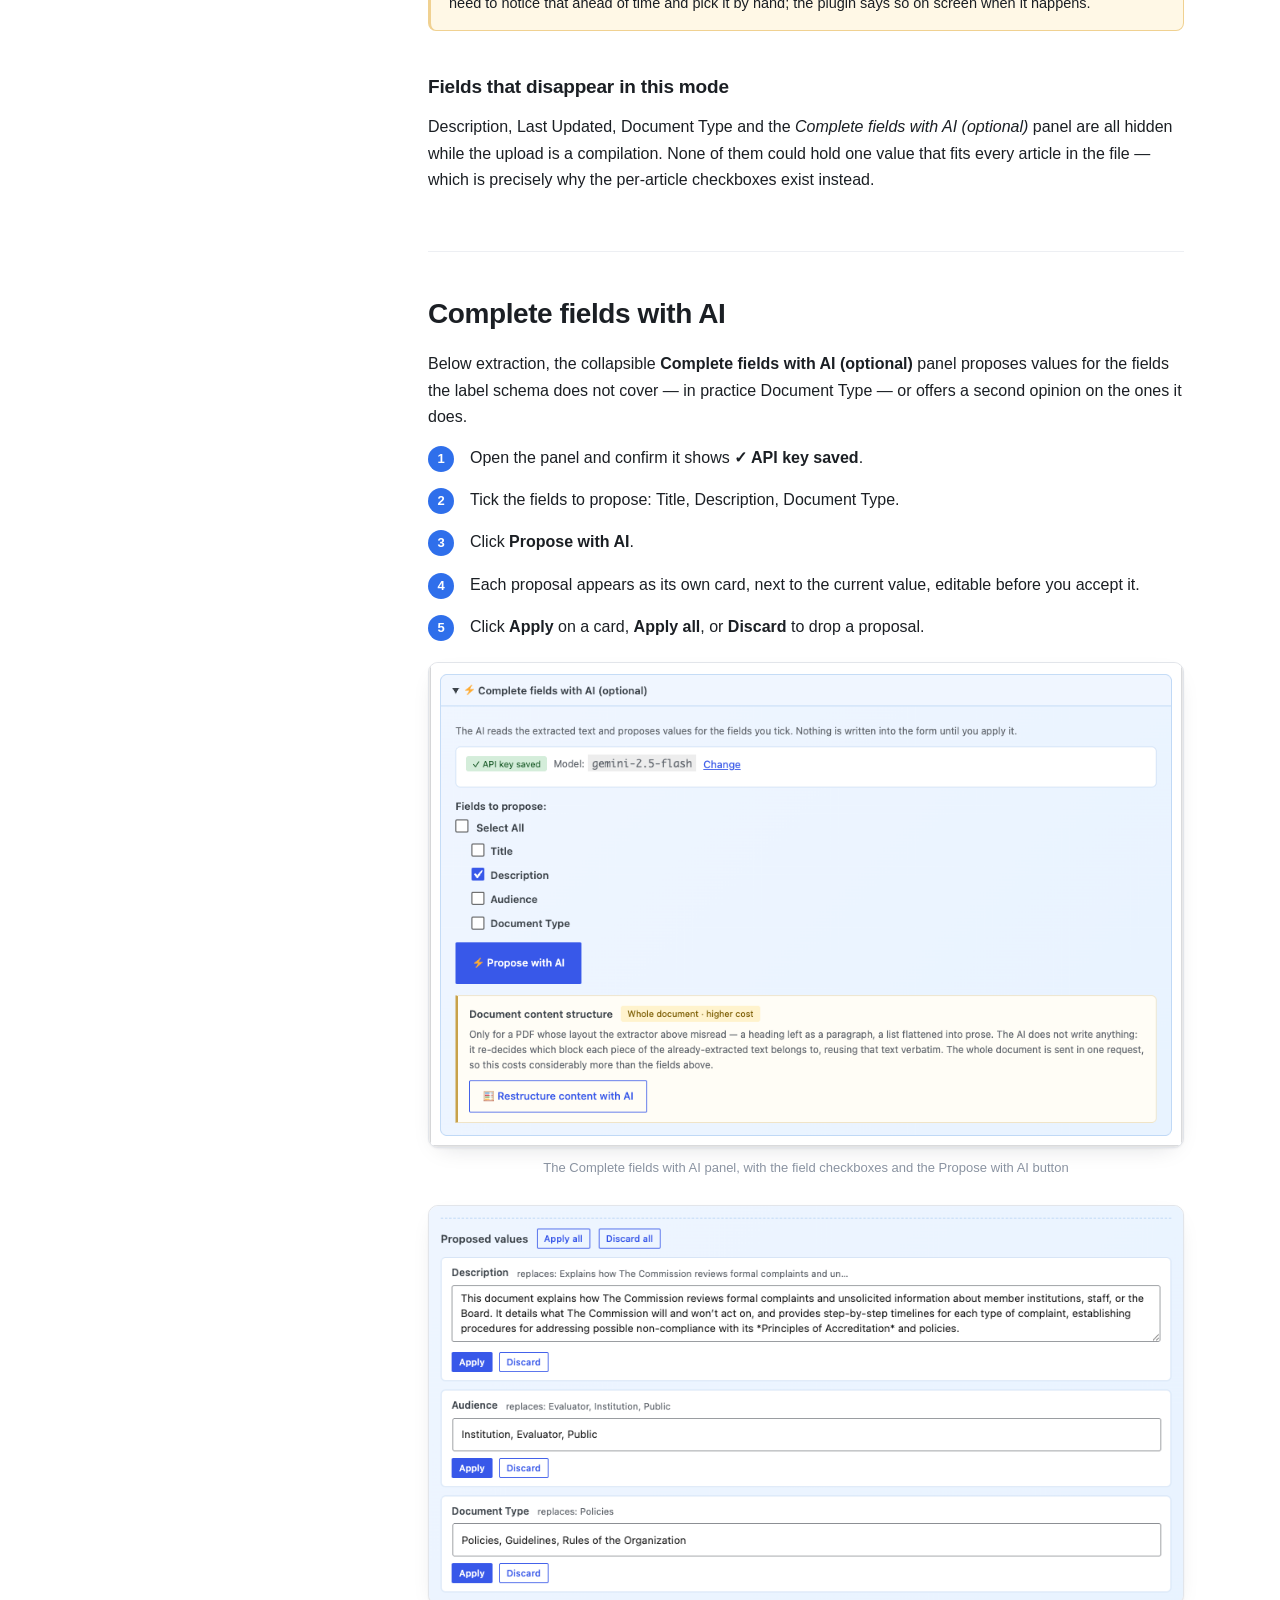
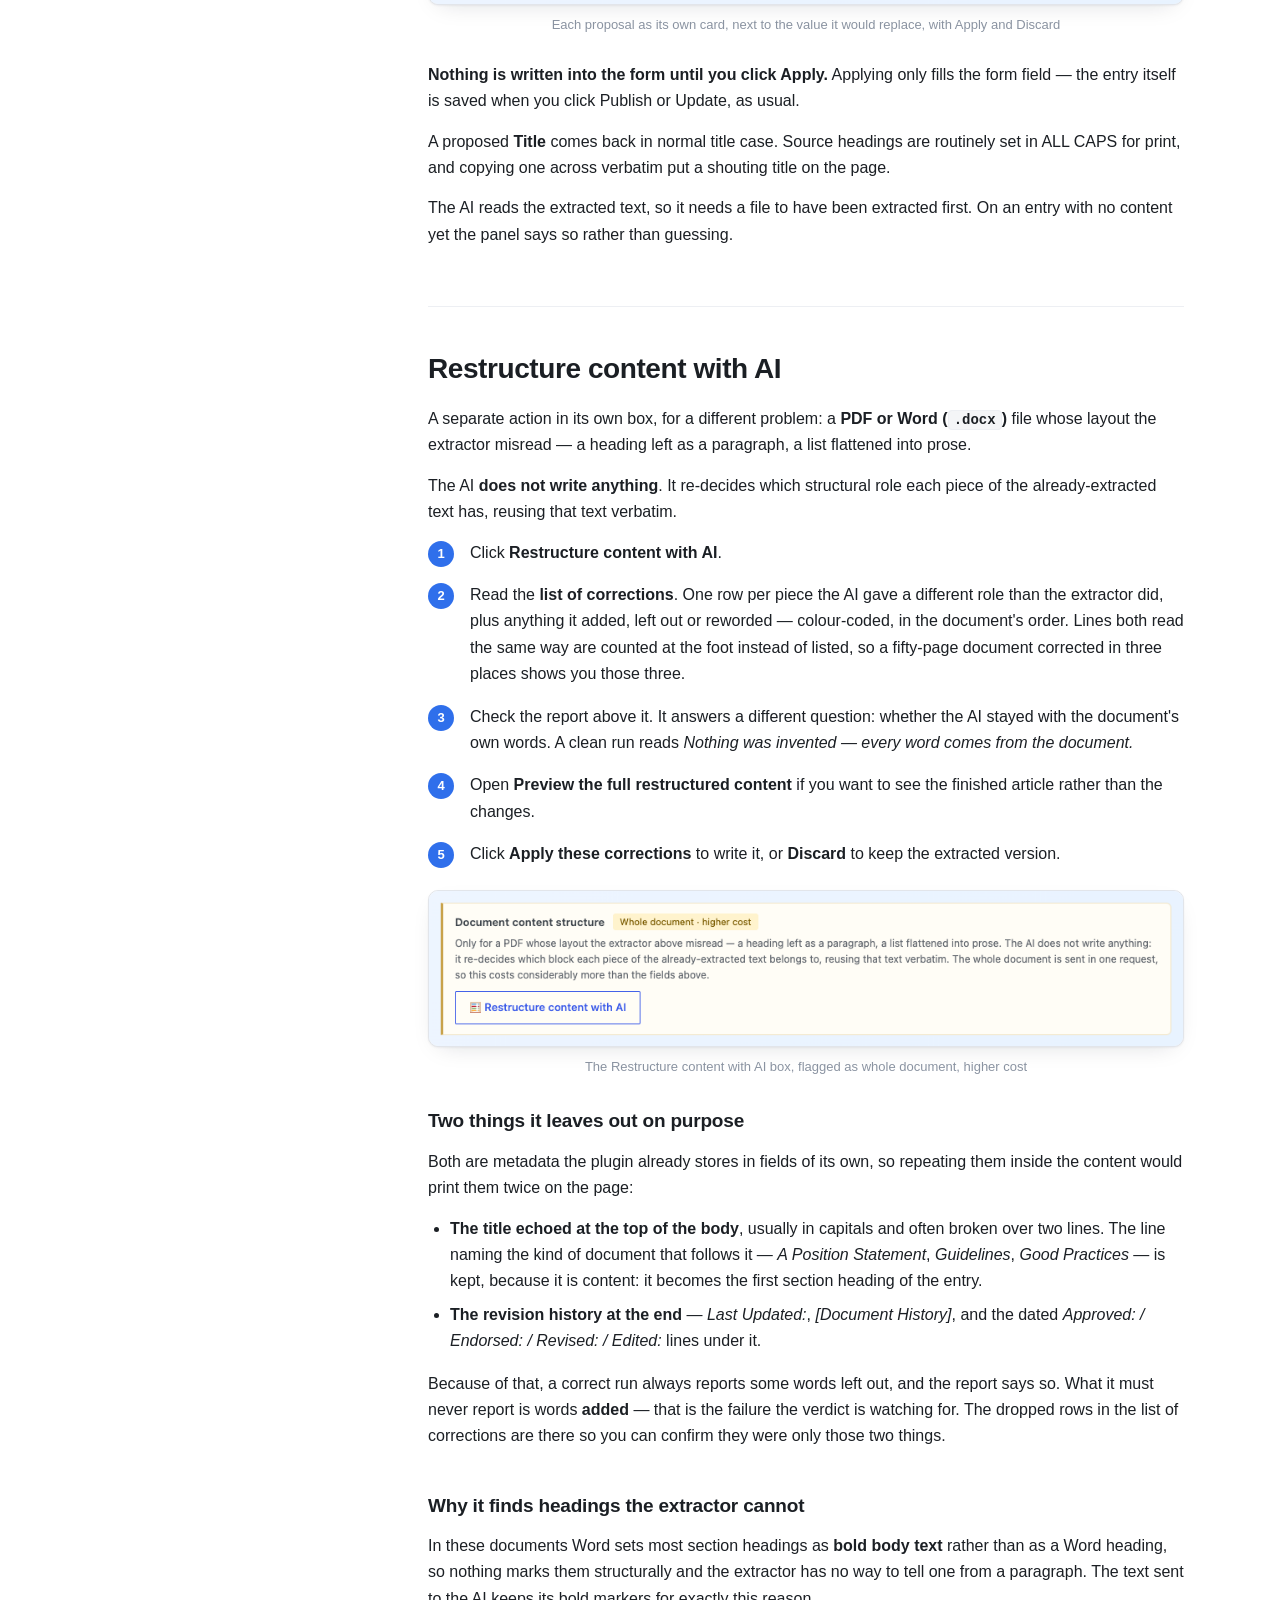
==== commit 43a86027: "Stop the import waiting on an AI that keeps failing; open a lone section An import whose AI calls we" ====
--- a/docs/index.html
+++ b/docs/index.html
@@ -177,7 +177,7 @@
 <figure class="aidoc-shot"><img src="assets/screenshots/edit-extracted-content.png" alt="The Edit content tab, holding the canonical text the parser reads" loading="lazy"><figcaption>The Edit content tab, holding the canonical text the parser reads</figcaption></figure>
 <p>The text in <strong>Edit content</strong> is the same canonical format the parsers produce from a PDF or a Word file: <code>##</code> for headings, <code>-</code> for list items, <code>|</code> for table rows, <code>**bold**</code> and <code>*italic*</code>. Fixing a misread line here is usually faster than fixing the source document and re-uploading it.</p>
 <p><strong>Preview shows exactly what the published page will show.</strong> It re-parses the text in the editor rather than reading what is stored, so the two used to be able to disagree — a document whose sections rendered as collapsible panels in Preview could publish as flat paragraphs. They now produce the same blocks from the same text.</p>
-<blockquote class="aidoc-note"><p><strong>A line set entirely in bold is read as a section heading</strong>, and each section becomes a collapsible panel on the published page. This is how Word marks most headings in these documents — as bold body text rather than with a heading style — so entries that used to publish as one long run of paragraphs now carry their own outline. Bold <em>inside</em> a sentence is still emphasis, and a bold label opening a paragraph (<code>Note:</code>) is still a callout.</p>
+<blockquote class="aidoc-note"><p><strong>A line set entirely in bold is read as a section heading</strong>, and each section becomes a collapsible panel on the published page. A document with only one section renders it open — there is no outline to show, and collapsing it would hide the whole document behind a single click. This is how Word marks most headings in these documents — as bold body text rather than with a heading style — so entries that used to publish as one long run of paragraphs now carry their own outline. Bold <em>inside</em> a sentence is still emphasis, and a bold label opening a paragraph (<code>Note:</code>) is still a callout.</p>
 </blockquote>
 <h3 id="the-source-file-is-never-published">The source file is never published</h3>
 <p>The file is read for its text and nothing else. It is not linked from the entry, not previewed, not offered for download, and readers are never told which file an entry came from. Replacing or removing the file after extraction does not change the published content — the blocks are already stored on the entry.</p>
@@ -209,7 +209,8 @@
 </ul>
 <p>The imported entries carry <strong>no source file</strong>. The file held fifty articles and none of them is it.</p>
 <blockquote class="aidoc-note"><p>Fields ticked under <em>Complete fields with AI, per article</em> are written as soon as each entry is created — there is no per-article review step. Reviewing forty-nine proposals one at a time is exactly what this batch flow exists to avoid. Everything remains editable on each entry afterwards.</p>
-<p>If the AI call fails — a missing key, an exhausted quota — the entries are still created without those fields, and the panel says why in one line. It used to swallow the failure and leave the columns silently empty.</p>
+<p>If the AI call fails — a missing key, an exhausted quota, an overloaded model — the entries are still created without those fields, and the panel says why in one line. It used to swallow the failure and leave the columns silently empty.</p>
+<p><strong>After three failures in a row the import stops asking.</strong> A failed call is retried twice with a wait in between, so about twelve seconds go by to arrive at the same empty answer — and a model that is overloaded or out of quota fails the same way for every article. Measured on eight articles: 48 seconds of waiting became 18. The entries are written either way; what is skipped is the asking, and the panel says so.</p>
 </blockquote>
 <h3 id="what-can-and-cannot-be-split">What can and cannot be split</h3>
 <p><strong>PDF and Word (<code>.docx</code>) both split</strong>, because the splitter reads the same extracted text either format produces. <strong>Excel cannot</strong> — it is not parsed at all. Switch back to <em>One article</em> and upload those one at a time.</p>
